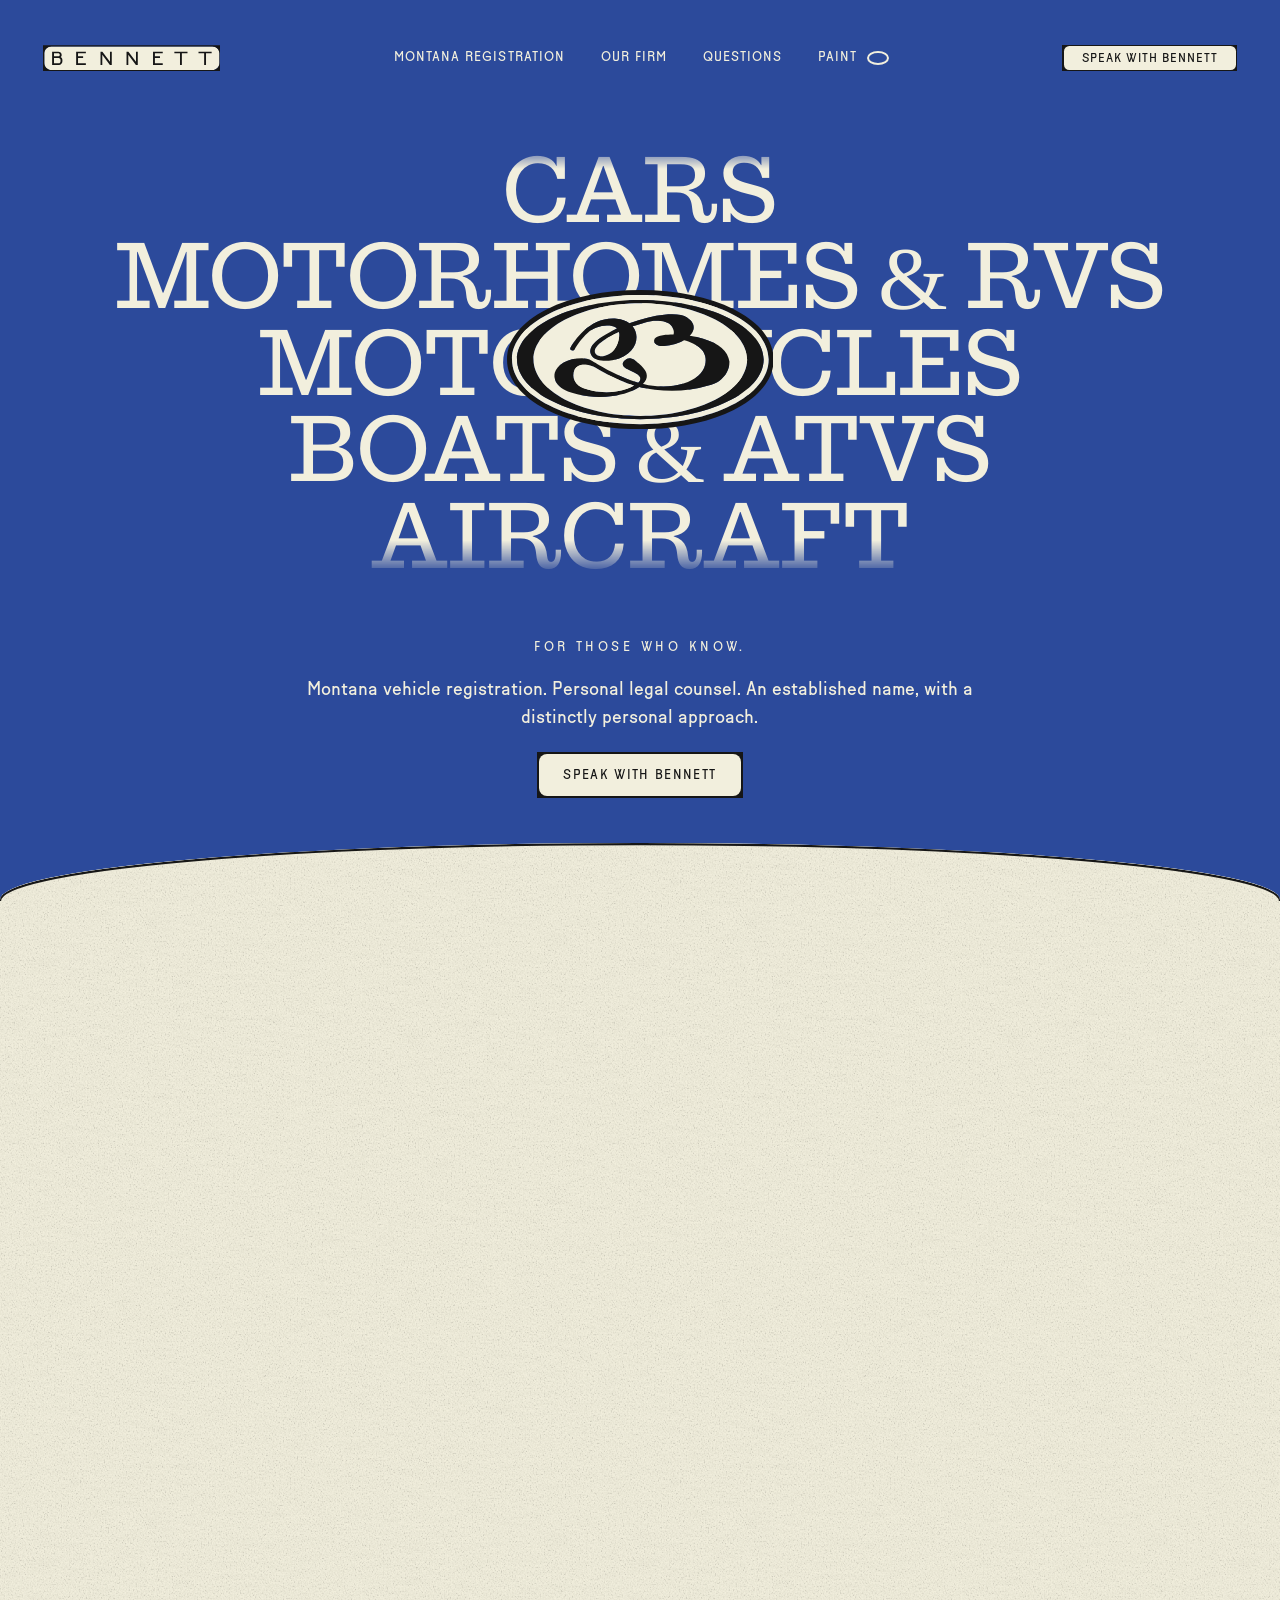
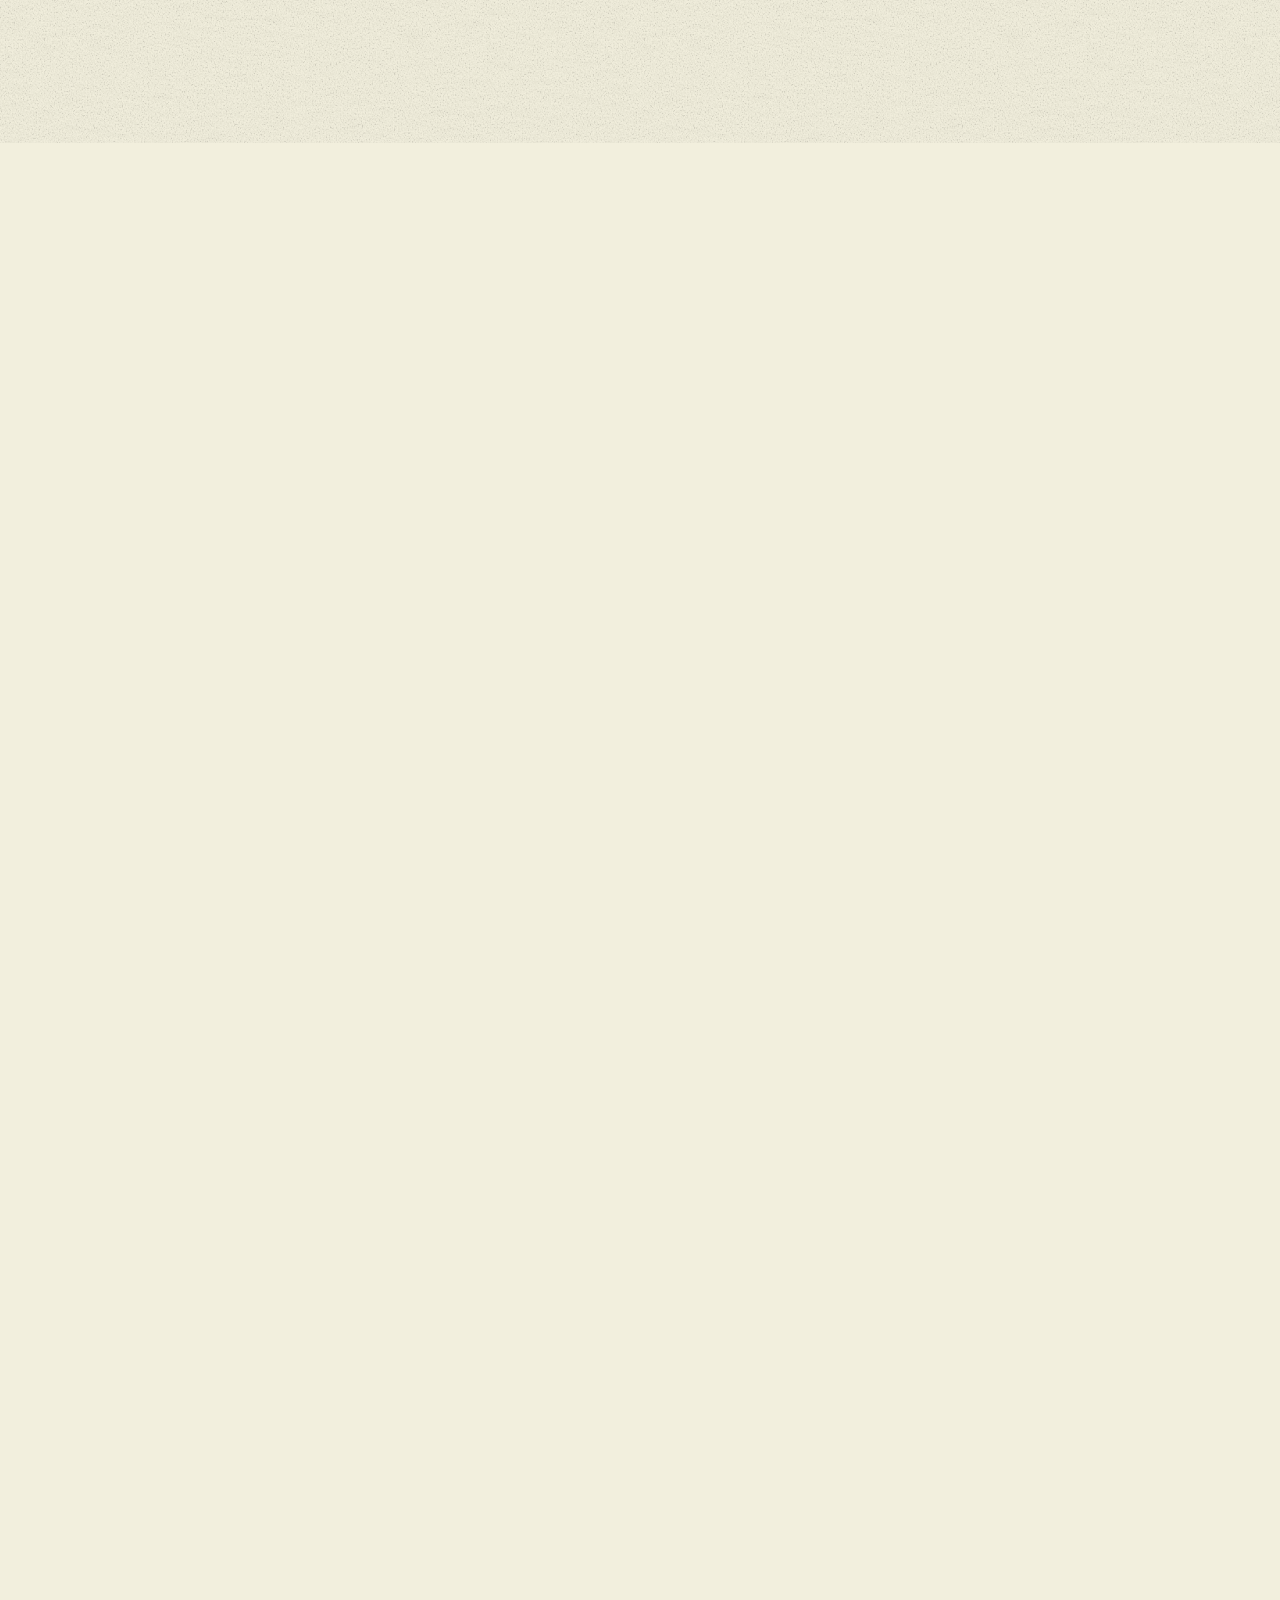
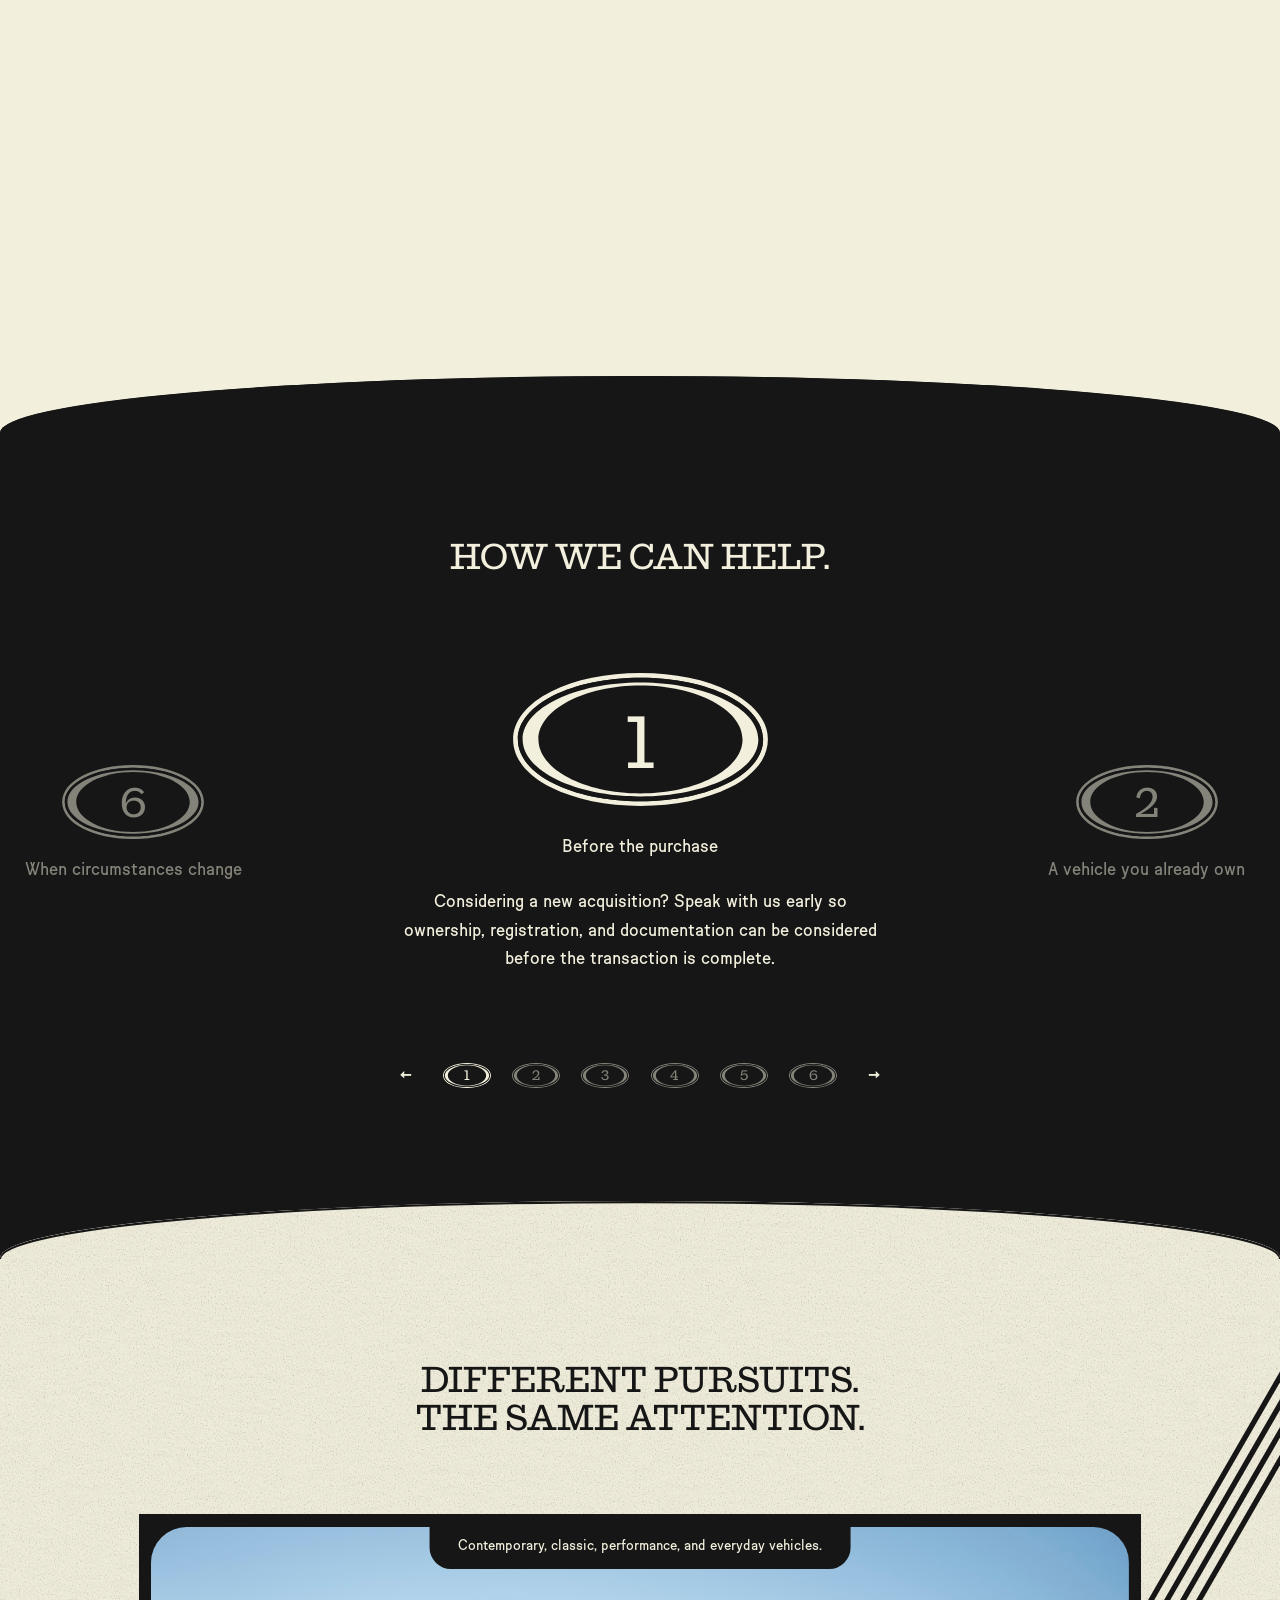
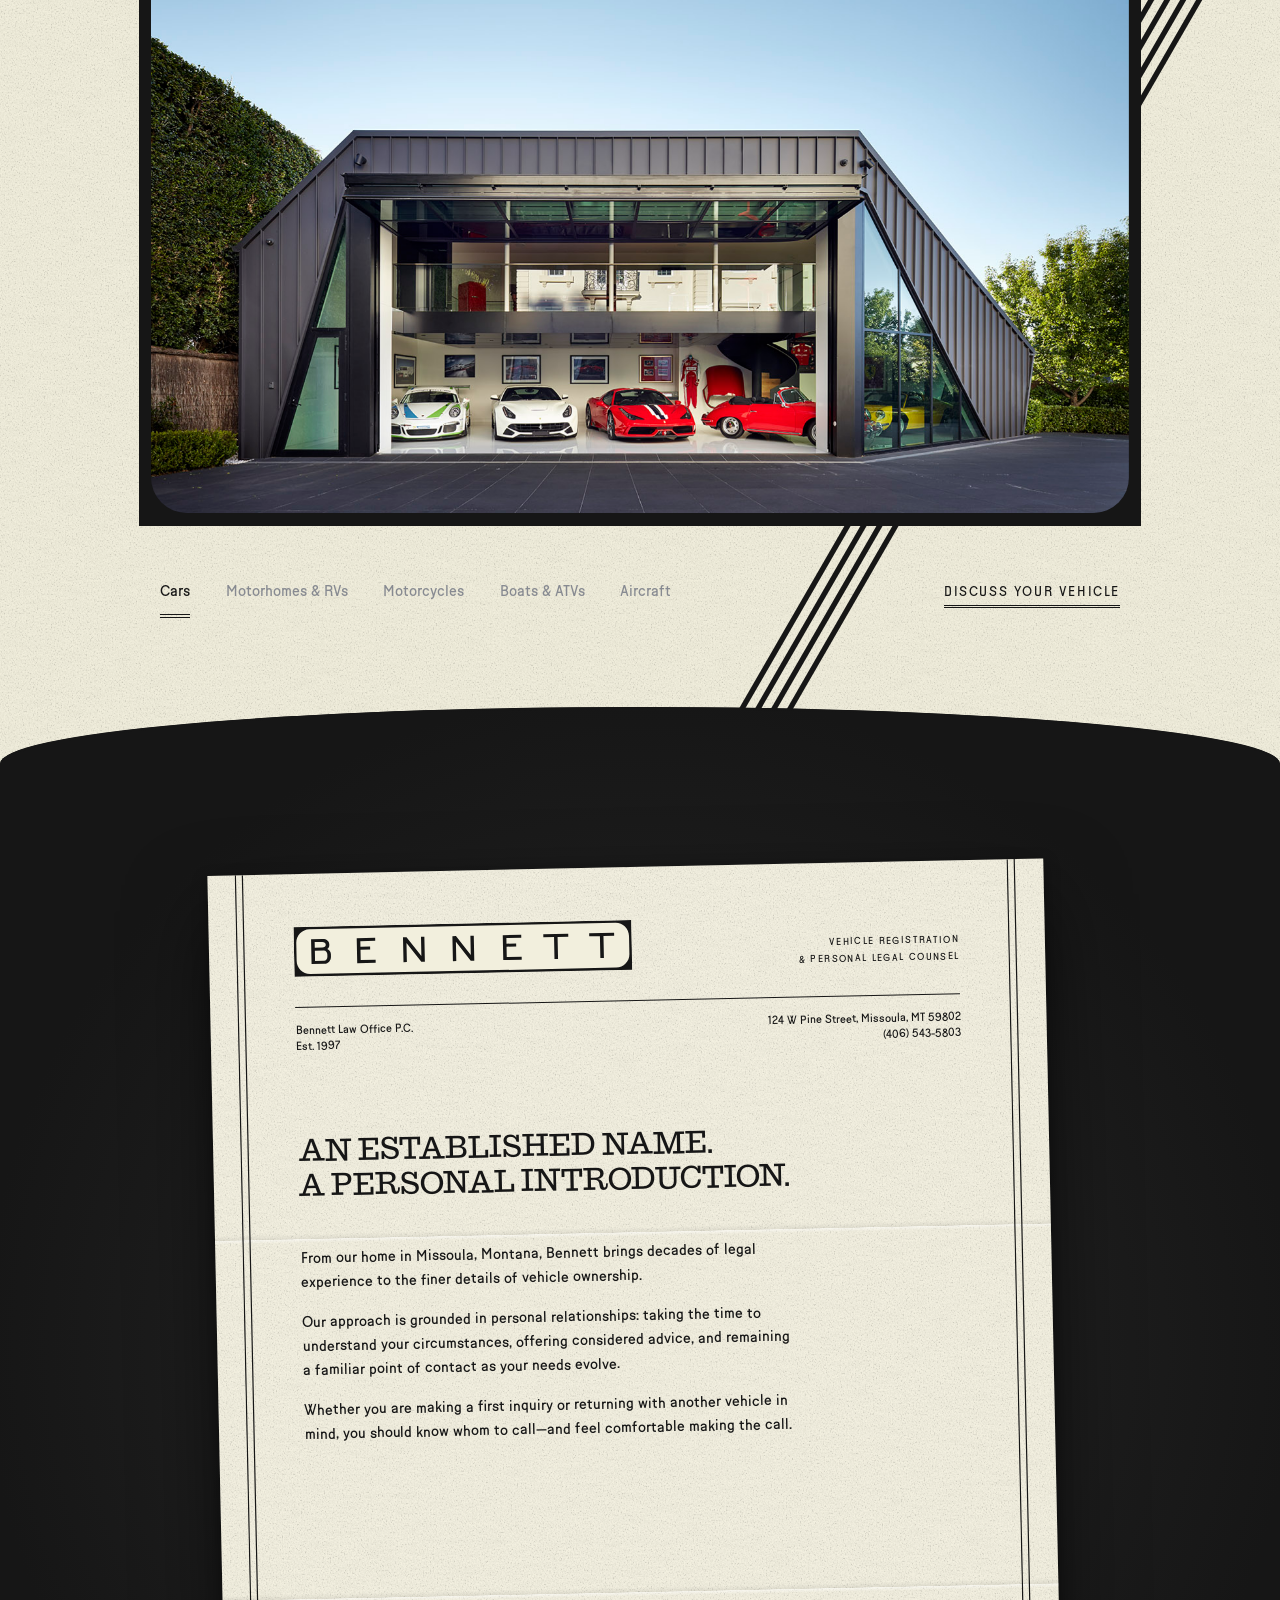
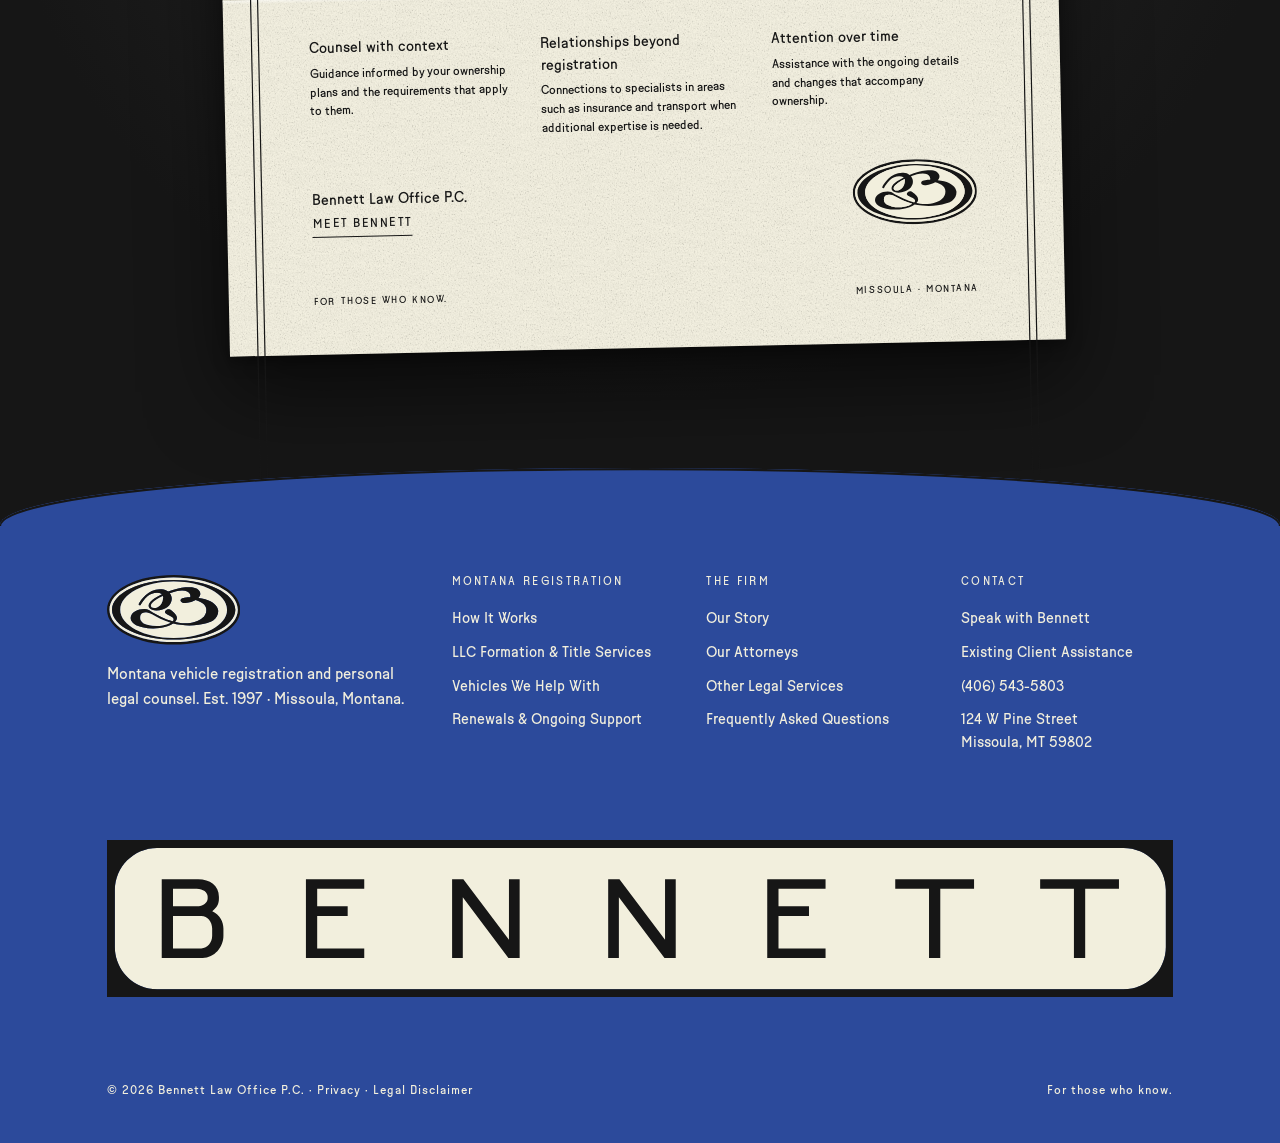
==== index.html @ ff2365dd "Restore automatic intro audio without an entry gate" ====
<!DOCTYPE html>

<html lang="en"><head><meta charset="utf-8"/><meta content="width=device-width, initial-scale=1" name="viewport"/><meta content="noindex,nofollow" name="robots"/><title>Bennett — For those who know</title><meta content="website" property="og:type"/><meta content="Bennett" property="og:site_name"/><meta content="Bennett — For those who know" property="og:title"/><meta content="Montana vehicle registration. Personal legal counsel. An established name, with a distinctly personal approach." property="og:description"/><meta content="https://swim-lang.github.io/Bennett-Blue-Website/preview/" property="og:url"/><meta content="https://swim-lang.github.io/Bennett-Blue-Website/preview/assets/round-two/bennett-share.png" property="og:image"/><meta content="1200" property="og:image:width"/><meta content="630" property="og:image:height"/><meta content="Bennett wordmark on a deep blue background" property="og:image:alt"/><meta content="summary_large_image" name="twitter:card"/><meta content="Bennett — For those who know" name="twitter:title"/><meta content="Montana vehicle registration and personal legal counsel." name="twitter:description"/><meta content="https://swim-lang.github.io/Bennett-Blue-Website/preview/assets/round-two/bennett-share.png" name="twitter:image"/><meta content="Montana vehicle registration and personal legal counsel. Bennett Law Office, Missoula, Montana." name="description"/><link href="assets/svg/logo.svg" rel="icon" type="image/svg+xml"/><link as="font" crossorigin="" href="assets/fonts/successor-light.otf" rel="preload" type="font/otf"/><link as="font" crossorigin="" href="assets/fonts/malamocco-regular.otf" rel="preload" type="font/otf"/><link href="css/paper.css" rel="stylesheet"/><link href="css/round-two.css?v=opening-autoplay3" rel="stylesheet"/><link href="css/paint.css" rel="stylesheet"/><script src="js/paint.js?v=olive1"></script><script>if(!matchMedia('(prefers-reduced-motion: reduce)').matches&&(!location.hash||location.hash==='#hero')){document.documentElement.classList.add('opening-pending');setTimeout(()=>document.documentElement.classList.remove('opening-pending'),4500);}</script></head><body><a class="skip-link" href="#montana">Skip to content</a><div class="p0 page" id="page"><section class="p1 hero" id="hero"><header class="p2 site-header"><a aria-label="Bennett home" href="#hero"><svg class="p3" height="442" id="_18Y-0__t6kjsu0" version="1.1" viewBox="0 0 3000 442" width="3000" xmlns="http://www.w3.org/2000/svg"><path d="M2978.013,140.967v160.065c0,65.565-53.121,118.73-118.73,118.73H140.717c-65.565,0-118.73-53.165-118.73-118.73v-160.065c0-65.61,53.165-118.73,118.73-118.73h2718.566c65.609,0,118.73,53.12,118.73,118.73Z" fill="#F2EFDD"></path><path d="M0,.25v441.499h3000V.25H0ZM2978.013,301.033c0,65.565-53.121,118.73-118.73,118.73H140.717c-65.565,0-118.73-53.165-118.73-118.73v-160.065c0-65.61,53.165-118.73,118.73-118.73h2718.566c65.609,0,118.73,53.12,118.73,118.73v160.065Z" fill="#161616"></path><g><path d="M559.461,110.168h164.02v26.914h-132.356v49.538h85.741v26.915h-85.741v91.367h132.356v26.914h-164.02V110.168Z" fill="#161616"></path><path d="M970.578,331.816V110.168h31.664l128.239,170.669V110.168h30.081v221.648h-31.664l-128.239-170.67v170.67h-30.081Z" fill="#161616"></path><path d="M1409.559,331.816V110.168h31.664l128.239,170.669V110.168h30.081v221.648h-31.664l-128.239-170.67v170.67h-30.081Z" fill="#161616"></path><path d="M1856.9,110.168h164.019v26.914h-132.356v49.538h85.743v26.915h-85.743v91.367h132.356v26.914h-164.019V110.168Z" fill="#161616"></path><path d="M2311.91,137.082h-94.993v-26.914h221.648v26.914h-94.991v194.734h-31.664v-194.734Z" fill="#161616"></path><path d="M2719.454,137.082h-94.993v-26.914h221.648v26.914h-94.991v194.734h-31.664v-194.734Z" fill="#161616"></path><path d="M153.897,110.168h102.592c32.613,0,58.261,17.063,58.261,49.361v5.066c0,15.832-5.383,25.033-18.683,35.483,21.532,10.765,31.349,28.937,31.349,48.886v20.51c0,32.297-25.648,62.343-58.262,62.343h-115.257V110.168ZM283.086,164.384v-5.066c0-11.961-12.666-22.236-30.713-22.236h-66.811v49.538h66.811c18.047,0,30.713-10.275,30.713-22.236ZM295.752,269.474v-20.51c0-18.365-12.666-35.428-30.714-35.428h-79.477v91.367h79.477c18.048,0,30.714-17.063,30.714-35.428Z" fill="#161616"></path></g></svg></a><nav aria-label="Main navigation" class="p4 desktop-nav"><a class="p5" href="#montana">Montana Registration</a><a class="p6" href="our-firm.html">Our Firm</a><a class="p7" href="#questions">Questions</a></nav><a class="p9 header-cta" href="#contact"><div class="p10"><div class="p11">Speak with Bennett</div></div></a><button aria-controls="mobile-menu" aria-expanded="false" class="menu-toggle">Menu <span aria-hidden="true" class="menu-bars"></span></button></header><div class="p12 billboard"><h1 aria-label="Cars, Motorhomes and RVs, Motorcycles, Boats and ATVs, Aircraft" class="p13 vehicle-list"><span aria-hidden="true" class="vehicle-track"><span class="vehicle-line">Cars</span><span class="vehicle-line">Motorhomes &amp; RVs</span><span class="vehicle-line">Motorcycles</span><span class="vehicle-line">Boats &amp; ATVs</span><span class="vehicle-line">Aircraft</span><span class="vehicle-line">Cars</span><span class="vehicle-line">Motorhomes &amp; RVs</span><span class="vehicle-line">Motorcycles</span><span class="vehicle-line">Boats &amp; ATVs</span><span class="vehicle-line">Aircraft</span></span></h1><div class="p14 hero-seal"><svg class="p15" height="1566" id="_19K-0__qcyb0t0" version="1.1" viewBox="0 0 3000 1566" width="3000" xmlns="http://www.w3.org/2000/svg"><path d="M2550.741,216.745C2273.419,77.203,1900.081.311,1500.002.311S726.581,77.203,449.259,216.745C159.64,362.529,0,563.545,0,782.905s159.64,420.571,449.259,566.35c277.322,139.542,650.665,216.434,1050.744,216.434s773.417-76.892,1050.739-216.434c289.815-145.779,449.259-346.99,449.259-566.35s-159.444-420.376-449.259-566.16ZM1500.002,1509.485c-809.524,0-1443.794-319.089-1443.794-726.581S690.479,56.52,1500.002,56.52s1443.794,319.084,1443.794,726.385-634.27,726.581-1443.794,726.581Z" fill="#161616"></path><path d="M1500.002,56.52C690.479,56.52,56.209,375.603,56.209,782.905s634.27,726.581,1443.794,726.581,1443.794-319.089,1443.794-726.581S2309.526,56.52,1500.002,56.52ZM1500.002,1453.277c-765.031,0-1387.59-300.74-1387.59-670.372S734.971,112.723,1500.002,112.723s1387.585,300.545,1387.585,670.181-622.559,670.372-1387.585,670.372Z" fill="#F2EFDD"></path><path d="M1500.002,112.723C734.971,112.723,112.412,413.268,112.412,782.905s622.559,670.372,1387.59,670.372,1387.585-300.74,1387.585-670.372S2265.029,112.723,1500.002,112.723ZM1500.002,1417.761c-662.572,0-1201.602-284.74-1201.602-634.856S837.43,147.853,1500.002,147.853s1201.407,285.126,1201.407,635.052-538.839,634.856-1201.407,634.856Z" fill="#161616"></path><path d="M1500.002,147.853c-662.572,0-1201.602,285.126-1201.602,635.052s539.03,634.856,1201.602,634.856,1201.407-284.74,1201.407-634.856S2162.57,147.853,1500.002,147.853ZM2387.199,1022.562c-24.981,18.149-69.869,37.079-133.296,55.813-185.011,54.45-389.148,69.673-590.359,43.52-77.869-9.953-136.807-20.297-175.253-30.446-69.869,48.79-176.23,84.897-299.963,101.678-49.957,6.833-100.701,10.149-150.858,10.149-80.99,0-161.007-8.781-235.359-26.344-28.107-6.246-55.427-13.856-81.576-22.637-95.827-32.009-148.519-78.264-172.133-125.491-16.591-33.176-18.539-66.939-10.93-96.408,11.907-46.055,47.423-87.822,100.506-117.682,55.623-31.423,127.049-48.204,206.481-48.204,69.869,1.758,101.482,21.86,149.3,52.302,15.609,10.149,33.562,21.47,55.032,33.567,102.654,57.767,242.587,136.421,427.399,189.89,6.833-6.046,16.591-16.39,18.153-18.539,12.683-24.004,3.707-53.083-22.832-71.818-24.004-17.172-52.697-30.837-80.408-44.106-45.474-21.855-81.38-39.032-87.627-67.72-3.121-14.832,2.54-29.274,16.976-43.325,22.056-20.883,46.255-30.251,71.627-27.325,18.539,1.954,35.911,10.539,51.716,25.176,13.856,10.539,27.516,21.665,40.009,33.372,39.032,36.107,87.822,80.994,89.385,135.64.972,31.027-12.688,60.887-41.962,91.529l-1.558,1.563c21.855,5.07,51.716,11.121,87.622,17.367,126.273,22.637,253.708,15.028,368.66-21.47,139.928-44.497,222.09-116.315,244.145-213.504,15.418-67.72.391-126.073-44.302-173.3-50.939-53.864-132.319-84.506-192.621-101.096-56.795,33.767-138.956,57.571-226.388,65.381-42.348,3.902-76.892-5.465-97.189-26.153-11.125-11.316-16.004-23.223-14.832-35.906,4.488-52.306,118.268-64.208,185.597-66.748,10.344-.195,21.47-.195,33.176,0,7.419-24.59,3.707-51.716-10.735-80.403-23.028-45.474-77.673-70.455-162.37-74.162-48.009-2.149-97.389,3.902-146.179,17.953-43.52,12.493-101.678,29.665-141.682,43.716,20.097,24.786,33.567,53.278,40.004,84.897,20.102,96.408-31.418,219.36-191.253,276.15-126.073,45.474-257.615,33.372-306.014-27.907-15.609-19.711-21.465-41.958-17.367-66.353,8.195-48.595,54.836-101.482,134.854-152.812,48.985-31.613,104.217-61.669,164.133-89.971-4.879-4.879-10.735-9.172-16.981-13.074-22.637-13.465-54.841-19.907-95.045-19.516-80.013.977-158.272,30.251-215.067,80.213-76.892,67.72-127.045,147.147-150.077,188.523-5.46,9.758-20.297,14.832-32.2,10.735-7.023-2.344-12.493-7.223-14.832-13.27-2.149-5.465-1.758-11.125,1.172-16.2,46.25-83.334,220.923-353.046,519.123-327.479,55.818,4.293,105.389,22.246,143.835,51.52,139.147-51.716,276.54-84.501,391.492-95.822,115.729-11.707,208.625-2.339,257.415,30.641,15.028,10.344,27.907,21.269,38.251,32.59,36.888,39.227,46.055,83.529,25.762,127.831-7.419,16.004-18.539,31.814-33.376,47.032,54.45,8.005,104.999,18.735,150.863,31.814,177.593,51.716,279.661,140.71,295.275,257.806l.195,1.949c0,85.287-40.009,159.449-115.533,214.876Z" fill="#F2EFDD"></path><path d="M2502.537,805.737c-15.614-117.096-117.682-206.09-295.275-257.806-45.865-13.079-96.413-23.809-150.863-31.814,14.837-15.218,25.958-31.027,33.376-47.032,20.293-44.302,11.125-88.603-25.762-127.831-10.344-11.321-23.223-22.246-38.251-32.59-48.79-32.981-141.686-42.348-257.415-30.641-114.952,11.321-252.345,44.106-391.492,95.822-38.446-29.274-88.017-47.227-143.835-51.52-298.2-25.567-472.872,244.145-519.123,327.479-2.93,5.074-3.321,10.735-1.172,16.2,2.339,6.046,7.809,10.925,14.832,13.27,11.902,4.098,26.739-.977,32.2-10.735,23.032-41.376,73.185-120.803,150.077-188.523,56.795-49.962,135.054-79.236,215.067-80.213,40.204-.391,72.408,6.051,95.045,19.516,6.246,3.902,12.102,8.195,16.981,13.074-59.915,28.302-115.147,58.357-164.133,89.971-80.018,51.33-126.659,104.217-134.854,152.812-4.098,24.395,1.758,46.641,17.367,66.353,48.399,61.278,179.942,73.38,306.014,27.907,159.835-56.79,211.355-179.742,191.253-276.15-6.437-31.618-19.907-60.111-40.004-84.897,40.004-14.051,98.161-31.223,141.682-43.716,48.79-14.051,98.171-20.102,146.179-17.953,84.696,3.707,139.342,28.688,162.37,74.162,14.442,28.688,18.153,55.813,10.735,80.403-11.707-.195-22.832-.195-33.176,0-67.329,2.54-181.109,14.442-185.597,66.748-1.172,12.683,3.707,24.59,14.832,35.906,20.297,20.688,54.841,30.055,97.189,26.153,87.431-7.809,169.593-31.613,226.388-65.381,60.301,16.591,141.682,47.232,192.621,101.096,44.692,47.227,59.72,105.58,44.302,173.3-22.056,97.189-104.217,169.007-244.145,213.504-114.952,36.497-242.387,44.106-368.66,21.47-35.906-6.246-65.766-12.298-87.622-17.367l1.558-1.563c29.274-30.641,42.934-60.502,41.962-91.529-1.563-54.646-50.353-99.534-89.385-135.64-12.493-11.707-26.153-22.832-40.009-33.372-15.804-14.637-33.176-23.223-51.716-25.176-25.372-2.925-49.571,6.442-71.627,27.325-14.437,14.051-20.097,28.493-16.976,43.325,6.246,28.688,42.153,45.865,87.627,67.72,27.711,13.27,56.404,26.935,80.408,44.106,26.539,18.735,35.516,47.813,22.832,71.818-1.563,2.149-11.321,12.493-18.153,18.539-184.811-53.469-324.744-132.124-427.399-189.89-21.47-12.097-39.423-23.418-55.032-33.567-47.818-30.441-79.431-50.543-149.3-52.302-79.431,0-150.858,16.781-206.481,48.204-53.083,29.86-88.599,71.627-100.506,117.682-7.609,29.469-5.66,63.232,10.93,96.408,23.614,47.227,76.306,93.482,172.133,125.491,26.148,8.781,53.469,16.39,81.576,22.637,74.352,17.563,154.37,26.344,235.359,26.344,50.157,0,100.901-3.316,150.858-10.149,123.733-16.781,230.094-52.888,299.963-101.678,38.446,10.149,97.385,20.493,175.253,30.446,201.211,26.153,405.348,10.93,590.359-43.52,63.427-18.735,108.315-37.665,133.296-55.813,75.524-55.427,115.533-129.589,115.533-214.876l-.195-1.949ZM1259.955,537.587c-13.079,84.31-48.595,144.417-105.389,179.156-18.735,11.321-39.813,19.907-62.646,25.176-30.446,6.833-62.255,1.758-83.138-13.66-4.488-3.316-8.391-7.028-11.511-10.93-8.391-10.735-11.516-23.028-9.172-36.883,6.046-35.716,46.837-79.627,115.143-123.538,46.055-29.469,98.166-57.962,155.347-84.897,4.879,18.153,5.27,40.204,1.367,65.576ZM1350.897,1110.384c-128.998,46.641-278.494,51.911-421.348,14.828-57.185-15.028-98.947-32.395-124.319-51.911-38.446-29.469-57.962-66.743-57.962-110.068,0-54.45,18.344-91.143,54.45-108.705,17.563-8.586,39.618-12.879,65.962-12.879,5.27,0,10.539.191,16.2.581,39.227,2.344,78.455,13.86,113.584,33.181l23.418,13.074c98.947,55.813,233.411,131.342,408.859,185.988-23.028,13.074-49.376,25.176-78.845,35.911Z" fill="#161616"></path><path d="M1259.955,537.587c-13.079,84.31-48.595,144.417-105.389,179.156-18.735,11.321-39.813,19.907-62.646,25.176-30.446,6.833-62.255,1.758-83.138-13.66-4.488-3.316-8.391-7.028-11.511-10.93-8.391-10.735-11.516-23.028-9.172-36.883,6.046-35.716,46.837-79.627,115.143-123.538,46.055-29.469,98.166-57.962,155.347-84.897,4.879,18.153,5.27,40.204,1.367,65.576Z" fill="#F2EFDD"></path><path d="M1429.743,1074.473c-23.028,13.074-49.376,25.176-78.845,35.911-128.998,46.641-278.494,51.911-421.348,14.828-57.185-15.028-98.947-32.395-124.319-51.911-38.446-29.469-57.962-66.743-57.962-110.068,0-54.45,18.344-91.143,54.45-108.705,17.563-8.586,39.618-12.879,65.962-12.879,5.27,0,10.539.191,16.2.581,39.227,2.344,78.455,13.86,113.584,33.181l23.418,13.074c98.947,55.813,233.411,131.342,408.859,185.988Z" fill="#F2EFDD"></path></svg></div><button aria-label="Pause vehicle animation" aria-pressed="false" class="motion-toggle">Ⅱ</button></div><div class="p16 hero-below"><div class="p17">For those who know.</div><div class="p18">Montana vehicle registration. Personal legal counsel. An established name, with a distinctly personal approach.</div><a class="p19 hero-cta" href="#contact"><div class="p20"><div class="p21">Speak with Bennett</div></div></a></div></section><section class="p22 montana" id="montana"><h2 class="p23 adv-title reveal-left">A Montana advantage.</h2><h2 class="p24 company-title reveal-right">In good company.</h2><div class="p25 adv-intro reveal-left">Montana’s lack of a general sales tax makes it a compelling place to explore vehicle ownership. Whether a Montana LLC is appropriate for you deserves a closer look.</div><a class="p27 adv-link reveal-left" href="#questions"><div class="p28">Understand the Montana approach</div></a><div aria-label="Bennett office at 124 W Pine Street" class="p30 office reveal-right" role="img"></div><div class="p31 company-body reveal-right">We consider your circumstances, explain the relevant requirements, and help you understand the next steps. When the arrangement is right, we attend to the entity formation, title work, and registration.</div><a class="p32 company-cta reveal-right" href="#contact"><div class="p33"><div class="p34">Speak with Bennett</div></div></a><div class="p35 company-address reveal-right">124 W Pine Street, Missoula · (406) 543-5803</div><svg class="p36 center-stripes" height="1340" preserveaspectratio="none" viewBox="0 0 28 1340" width="28" xmlns="http://www.w3.org/2000/svg"><g><rect fill="#161616" height="1340" width="4" x="0" y="0"></rect><rect fill="#161616" height="1340" width="4" x="8" y="0"></rect><rect fill="#161616" height="1340" width="4" x="16" y="0"></rect><rect fill="#161616" height="1340" width="4" x="24" y="0"></rect></g></svg></section><section class="p37 situations" id="situations"><div class="p38 situations-heading"><h2 class="p39">Whatever brings you here, begin with a conversation.</h2><div class="p40">A forthcoming purchase. A financing question. A change in plans. Good advice starts with the particulars.</div></div><div aria-label="Six ways Bennett can help. Scroll horizontally or use arrow keys." class="p41 cards-track" tabindex="0"><article class="p42 situation-card" id="situation-0"><div class="p43"><h3 class="p44">Before the purchase</h3><div class="p45">Considering a new acquisition? Speak with us early so ownership, registration, and documentation can be considered before the transaction is complete.</div></div><svg class="p46" height="280" viewBox="0 0 10 280" width="10" xmlns="http://www.w3.org/2000/svg"><path d="M1 0V280 M9 0V280" fill="#000000" stroke="#161616" stroke-width="1.5"></path></svg></article><article class="p47 situation-card" id="situation-1"><div class="p48"><h3 class="p49">A vehicle you already own</h3><div class="p50">You do not have to be buying something new to explore Montana registration. We can review your current ownership and advise on the available next steps.</div></div><svg class="p51" height="280" viewBox="0 0 10 280" width="10" xmlns="http://www.w3.org/2000/svg"><path d="M1 0V280 M9 0V280" fill="#000000" stroke="#F2EFDD" stroke-width="1.5"></path></svg></article><article class="p52 situation-card" id="situation-2"><div class="p53"><h3 class="p54">Financing to account for</h3><div class="p55">A financed vehicle brings additional requirements. We help you understand the lender permissions and documentation involved in ownership through an LLC.</div></div><svg class="p56" height="280" viewBox="0 0 10 280" width="10" xmlns="http://www.w3.org/2000/svg"><path d="M1 0V280 M9 0V280" fill="#000000" stroke="#161616" stroke-width="1.5"></path></svg></article><article class="p57 situation-card" id="situation-3"><div class="p58"><h3 class="p59">Another vehicle in mind</h3><div class="p60">When you add a vehicle, we can review how it fits within your existing arrangement and help with the associated title and registration work.</div></div><svg class="p61" height="280" viewBox="0 0 10 280" width="10" xmlns="http://www.w3.org/2000/svg"><path d="M1 0V280 M9 0V280" fill="#000000" stroke="#F2EFDD" stroke-width="1.5"></path></svg></article><article class="p62 situation-card" id="situation-4"><div class="p63"><h3 class="p64">The details that come around again</h3><div class="p65">Registration renewals and ongoing LLC requirements deserve consistent attention. We help you keep up with the obligations associated with your arrangement.</div></div><svg class="p66" height="280" viewBox="0 0 10 280" width="10" xmlns="http://www.w3.org/2000/svg"><path d="M1 0V280 M9 0V280" fill="#000000" stroke="#161616" stroke-width="1.5"></path></svg></article><article class="p67 situation-card" id="situation-5"><div class="p68"><h3 class="p69">When circumstances change</h3><div class="p70">A move, a sale, or a different approach to ownership may call for changes. We can assist with registration transitions and winding up an entity when it is no longer needed.</div></div><svg class="p71" height="280" viewBox="0 0 10 280" width="10" xmlns="http://www.w3.org/2000/svg"><path d="M1 0V280 M9 0V280" fill="#000000" stroke="#F2EFDD" stroke-width="1.5"></path></svg></article></div><div class="p72 cards-indicator"><div class="p73"><div class="p74 cards-progress"></div></div><button aria-label="Next situation" class="p75 next-card">Scroll</button></div></section><section class="p76 vehicles" id="vehicles"><h2 class="p77 gallery-heading"><div class="p78">Different pursuits.</div><div class="p79">The same attention.</div></h2><div class="p80 gallery-intro">The car you have been looking for. The motorhome for what comes next. The motorcycle you make time to ride.</div><button aria-label="Enlarge Cars photograph" class="p81 gallery-photo" id="vehicle-panel" role="tabpanel" type="button"><div aria-label="Modern private garage by Architects Ink" class="p82 gallery-image" role="img"></div></button><div aria-live="polite" class="p83 gallery-tooltip"><div class="p84">Cars</div><div class="p85">Contemporary, classic, performance, and everyday vehicles.</div></div><div class="p86 gallery-switcher"><div aria-label="Vehicle categories" class="p87 vehicle-tabs" role="tablist"><button aria-controls="vehicle-panel" aria-selected="true" class="p88" data-vehicle="0" role="tab" tabindex="0" type="button"><div class="p89">Cars</div></button><button aria-controls="vehicle-panel" aria-selected="false" class="p90" data-vehicle="1" role="tab" tabindex="-1" type="button"><div class="p91">Motorhomes &amp; RVs</div></button><button aria-controls="vehicle-panel" aria-selected="false" class="p92" data-vehicle="2" role="tab" tabindex="-1" type="button"><div class="p93">Motorcycles</div></button><button aria-controls="vehicle-panel" aria-selected="false" class="p94" data-vehicle="3" role="tab" tabindex="-1" type="button"><div class="p95">Boats &amp; ATVs</div></button><button aria-controls="vehicle-panel" aria-selected="false" class="p96" data-vehicle="4" role="tab" tabindex="-1" type="button"><div class="p97">Aircraft</div></button></div><a class="p98" href="#contact"><div class="p99">Discuss your vehicle</div></a></div></section><section class="p100 firm" id="firm"><div class="p101 letter-sheet"><div class="p102 fold-one"></div><div class="p103 fold-two"></div><svg class="p104 rule-left" height="1216" viewBox="0 0 10 1216" width="10" xmlns="http://www.w3.org/2000/svg"><path d="M1 0V1216 M8 0V1216" fill="#000000" stroke="#161616" stroke-width="1.2"></path></svg><svg class="p105 rule-right" height="1216" viewBox="0 0 10 1216" width="10" xmlns="http://www.w3.org/2000/svg"><path d="M1 0V1216 M8 0V1216" fill="#000000" stroke="#161616" stroke-width="1.2"></path></svg><div class="p106 letter-lockup"><svg class="p107" height="442" id="_1ND-0__t6kjsu0" version="1.1" viewBox="0 0 3000 442" width="3000" xmlns="http://www.w3.org/2000/svg"><path d="M2978.013,140.967v160.065c0,65.565-53.121,118.73-118.73,118.73H140.717c-65.565,0-118.73-53.165-118.73-118.73v-160.065c0-65.61,53.165-118.73,118.73-118.73h2718.566c65.609,0,118.73,53.12,118.73,118.73Z" fill="#F2EFDD"></path><path d="M0,.25v441.499h3000V.25H0ZM2978.013,301.033c0,65.565-53.121,118.73-118.73,118.73H140.717c-65.565,0-118.73-53.165-118.73-118.73v-160.065c0-65.61,53.165-118.73,118.73-118.73h2718.566c65.609,0,118.73,53.12,118.73,118.73v160.065Z" fill="#161616"></path><g><path d="M559.461,110.168h164.02v26.914h-132.356v49.538h85.741v26.915h-85.741v91.367h132.356v26.914h-164.02V110.168Z" fill="#161616"></path><path d="M970.578,331.816V110.168h31.664l128.239,170.669V110.168h30.081v221.648h-31.664l-128.239-170.67v170.67h-30.081Z" fill="#161616"></path><path d="M1409.559,331.816V110.168h31.664l128.239,170.669V110.168h30.081v221.648h-31.664l-128.239-170.67v170.67h-30.081Z" fill="#161616"></path><path d="M1856.9,110.168h164.019v26.914h-132.356v49.538h85.743v26.915h-85.743v91.367h132.356v26.914h-164.019V110.168Z" fill="#161616"></path><path d="M2311.91,137.082h-94.993v-26.914h221.648v26.914h-94.991v194.734h-31.664v-194.734Z" fill="#161616"></path><path d="M2719.454,137.082h-94.993v-26.914h221.648v26.914h-94.991v194.734h-31.664v-194.734Z" fill="#161616"></path><path d="M153.897,110.168h102.592c32.613,0,58.261,17.063,58.261,49.361v5.066c0,15.832-5.383,25.033-18.683,35.483,21.532,10.765,31.349,28.937,31.349,48.886v20.51c0,32.297-25.648,62.343-58.262,62.343h-115.257V110.168ZM283.086,164.384v-5.066c0-11.961-12.666-22.236-30.713-22.236h-66.811v49.538h66.811c18.047,0,30.713-10.275,30.713-22.236ZM295.752,269.474v-20.51c0-18.365-12.666-35.428-30.714-35.428h-79.477v91.367h79.477c18.048,0,30.714-17.063,30.714-35.428Z" fill="#161616"></path></g></svg><div class="p108"><div class="p109">Vehicle Registration</div><div class="p110">&amp; Personal Legal Counsel</div></div></div><div class="p111 sender"><div class="p112">Bennett Law Office P.C.<br/>Est. 1997</div><div class="p113">124 W Pine Street, Missoula, MT 59802<br/>(406) 543-5803</div></div><h2 class="p114 letter-subject">An established name.<br/>A personal introduction.</h2><div class="p115 letter-body"><div class="p116">From our home in Missoula, Montana, Bennett brings decades of legal experience to the finer details of vehicle ownership.</div><div class="p117">Our approach is grounded in personal relationships: taking the time to understand your circumstances, offering considered advice, and remaining a familiar point of contact as your needs evolve.</div><div class="p118">Whether you are making a first inquiry or returning with another vehicle in mind, you should know whom to call—and feel comfortable making the call.</div></div><div class="p119 letter-pillars"><div class="p120"><div class="p121">Counsel with context</div><div class="p122">Guidance informed by your ownership plans and the requirements that apply to them.</div></div><div class="p123"><div class="p124">Relationships beyond registration</div><div class="p125">Connections to specialists in areas such as insurance and transport when additional expertise is needed.</div></div><div class="p126"><div class="p127">Attention over time</div><div class="p128">Assistance with the ongoing details and changes that accompany ownership.</div></div></div><div class="p129 letter-signoff"><div class="p130">Bennett Law Office P.C.</div><a class="p131" href="our-firm.html"><div class="p132">Meet Bennett</div></a></div><div class="p133 letter-seal"><svg class="p134" height="1566" id="_1MF-0__qcyb0t0" version="1.1" viewBox="0 0 3000 1566" width="3000" xmlns="http://www.w3.org/2000/svg"><path d="M2550.741,216.745C2273.419,77.203,1900.081.311,1500.002.311S726.581,77.203,449.259,216.745C159.64,362.529,0,563.545,0,782.905s159.64,420.571,449.259,566.35c277.322,139.542,650.665,216.434,1050.744,216.434s773.417-76.892,1050.739-216.434c289.815-145.779,449.259-346.99,449.259-566.35s-159.444-420.376-449.259-566.16ZM1500.002,1509.485c-809.524,0-1443.794-319.089-1443.794-726.581S690.479,56.52,1500.002,56.52s1443.794,319.084,1443.794,726.385-634.27,726.581-1443.794,726.581Z" fill="#161616"></path><path d="M1500.002,56.52C690.479,56.52,56.209,375.603,56.209,782.905s634.27,726.581,1443.794,726.581,1443.794-319.089,1443.794-726.581S2309.526,56.52,1500.002,56.52ZM1500.002,1453.277c-765.031,0-1387.59-300.74-1387.59-670.372S734.971,112.723,1500.002,112.723s1387.585,300.545,1387.585,670.181-622.559,670.372-1387.585,670.372Z" fill="#F2EFDD"></path><path d="M1500.002,112.723C734.971,112.723,112.412,413.268,112.412,782.905s622.559,670.372,1387.59,670.372,1387.585-300.74,1387.585-670.372S2265.029,112.723,1500.002,112.723ZM1500.002,1417.761c-662.572,0-1201.602-284.74-1201.602-634.856S837.43,147.853,1500.002,147.853s1201.407,285.126,1201.407,635.052-538.839,634.856-1201.407,634.856Z" fill="#161616"></path><path d="M1500.002,147.853c-662.572,0-1201.602,285.126-1201.602,635.052s539.03,634.856,1201.602,634.856,1201.407-284.74,1201.407-634.856S2162.57,147.853,1500.002,147.853ZM2387.199,1022.562c-24.981,18.149-69.869,37.079-133.296,55.813-185.011,54.45-389.148,69.673-590.359,43.52-77.869-9.953-136.807-20.297-175.253-30.446-69.869,48.79-176.23,84.897-299.963,101.678-49.957,6.833-100.701,10.149-150.858,10.149-80.99,0-161.007-8.781-235.359-26.344-28.107-6.246-55.427-13.856-81.576-22.637-95.827-32.009-148.519-78.264-172.133-125.491-16.591-33.176-18.539-66.939-10.93-96.408,11.907-46.055,47.423-87.822,100.506-117.682,55.623-31.423,127.049-48.204,206.481-48.204,69.869,1.758,101.482,21.86,149.3,52.302,15.609,10.149,33.562,21.47,55.032,33.567,102.654,57.767,242.587,136.421,427.399,189.89,6.833-6.046,16.591-16.39,18.153-18.539,12.683-24.004,3.707-53.083-22.832-71.818-24.004-17.172-52.697-30.837-80.408-44.106-45.474-21.855-81.38-39.032-87.627-67.72-3.121-14.832,2.54-29.274,16.976-43.325,22.056-20.883,46.255-30.251,71.627-27.325,18.539,1.954,35.911,10.539,51.716,25.176,13.856,10.539,27.516,21.665,40.009,33.372,39.032,36.107,87.822,80.994,89.385,135.64.972,31.027-12.688,60.887-41.962,91.529l-1.558,1.563c21.855,5.07,51.716,11.121,87.622,17.367,126.273,22.637,253.708,15.028,368.66-21.47,139.928-44.497,222.09-116.315,244.145-213.504,15.418-67.72.391-126.073-44.302-173.3-50.939-53.864-132.319-84.506-192.621-101.096-56.795,33.767-138.956,57.571-226.388,65.381-42.348,3.902-76.892-5.465-97.189-26.153-11.125-11.316-16.004-23.223-14.832-35.906,4.488-52.306,118.268-64.208,185.597-66.748,10.344-.195,21.47-.195,33.176,0,7.419-24.59,3.707-51.716-10.735-80.403-23.028-45.474-77.673-70.455-162.37-74.162-48.009-2.149-97.389,3.902-146.179,17.953-43.52,12.493-101.678,29.665-141.682,43.716,20.097,24.786,33.567,53.278,40.004,84.897,20.102,96.408-31.418,219.36-191.253,276.15-126.073,45.474-257.615,33.372-306.014-27.907-15.609-19.711-21.465-41.958-17.367-66.353,8.195-48.595,54.836-101.482,134.854-152.812,48.985-31.613,104.217-61.669,164.133-89.971-4.879-4.879-10.735-9.172-16.981-13.074-22.637-13.465-54.841-19.907-95.045-19.516-80.013.977-158.272,30.251-215.067,80.213-76.892,67.72-127.045,147.147-150.077,188.523-5.46,9.758-20.297,14.832-32.2,10.735-7.023-2.344-12.493-7.223-14.832-13.27-2.149-5.465-1.758-11.125,1.172-16.2,46.25-83.334,220.923-353.046,519.123-327.479,55.818,4.293,105.389,22.246,143.835,51.52,139.147-51.716,276.54-84.501,391.492-95.822,115.729-11.707,208.625-2.339,257.415,30.641,15.028,10.344,27.907,21.269,38.251,32.59,36.888,39.227,46.055,83.529,25.762,127.831-7.419,16.004-18.539,31.814-33.376,47.032,54.45,8.005,104.999,18.735,150.863,31.814,177.593,51.716,279.661,140.71,295.275,257.806l.195,1.949c0,85.287-40.009,159.449-115.533,214.876Z" fill="#F2EFDD"></path><path d="M2502.537,805.737c-15.614-117.096-117.682-206.09-295.275-257.806-45.865-13.079-96.413-23.809-150.863-31.814,14.837-15.218,25.958-31.027,33.376-47.032,20.293-44.302,11.125-88.603-25.762-127.831-10.344-11.321-23.223-22.246-38.251-32.59-48.79-32.981-141.686-42.348-257.415-30.641-114.952,11.321-252.345,44.106-391.492,95.822-38.446-29.274-88.017-47.227-143.835-51.52-298.2-25.567-472.872,244.145-519.123,327.479-2.93,5.074-3.321,10.735-1.172,16.2,2.339,6.046,7.809,10.925,14.832,13.27,11.902,4.098,26.739-.977,32.2-10.735,23.032-41.376,73.185-120.803,150.077-188.523,56.795-49.962,135.054-79.236,215.067-80.213,40.204-.391,72.408,6.051,95.045,19.516,6.246,3.902,12.102,8.195,16.981,13.074-59.915,28.302-115.147,58.357-164.133,89.971-80.018,51.33-126.659,104.217-134.854,152.812-4.098,24.395,1.758,46.641,17.367,66.353,48.399,61.278,179.942,73.38,306.014,27.907,159.835-56.79,211.355-179.742,191.253-276.15-6.437-31.618-19.907-60.111-40.004-84.897,40.004-14.051,98.161-31.223,141.682-43.716,48.79-14.051,98.171-20.102,146.179-17.953,84.696,3.707,139.342,28.688,162.37,74.162,14.442,28.688,18.153,55.813,10.735,80.403-11.707-.195-22.832-.195-33.176,0-67.329,2.54-181.109,14.442-185.597,66.748-1.172,12.683,3.707,24.59,14.832,35.906,20.297,20.688,54.841,30.055,97.189,26.153,87.431-7.809,169.593-31.613,226.388-65.381,60.301,16.591,141.682,47.232,192.621,101.096,44.692,47.227,59.72,105.58,44.302,173.3-22.056,97.189-104.217,169.007-244.145,213.504-114.952,36.497-242.387,44.106-368.66,21.47-35.906-6.246-65.766-12.298-87.622-17.367l1.558-1.563c29.274-30.641,42.934-60.502,41.962-91.529-1.563-54.646-50.353-99.534-89.385-135.64-12.493-11.707-26.153-22.832-40.009-33.372-15.804-14.637-33.176-23.223-51.716-25.176-25.372-2.925-49.571,6.442-71.627,27.325-14.437,14.051-20.097,28.493-16.976,43.325,6.246,28.688,42.153,45.865,87.627,67.72,27.711,13.27,56.404,26.935,80.408,44.106,26.539,18.735,35.516,47.813,22.832,71.818-1.563,2.149-11.321,12.493-18.153,18.539-184.811-53.469-324.744-132.124-427.399-189.89-21.47-12.097-39.423-23.418-55.032-33.567-47.818-30.441-79.431-50.543-149.3-52.302-79.431,0-150.858,16.781-206.481,48.204-53.083,29.86-88.599,71.627-100.506,117.682-7.609,29.469-5.66,63.232,10.93,96.408,23.614,47.227,76.306,93.482,172.133,125.491,26.148,8.781,53.469,16.39,81.576,22.637,74.352,17.563,154.37,26.344,235.359,26.344,50.157,0,100.901-3.316,150.858-10.149,123.733-16.781,230.094-52.888,299.963-101.678,38.446,10.149,97.385,20.493,175.253,30.446,201.211,26.153,405.348,10.93,590.359-43.52,63.427-18.735,108.315-37.665,133.296-55.813,75.524-55.427,115.533-129.589,115.533-214.876l-.195-1.949ZM1259.955,537.587c-13.079,84.31-48.595,144.417-105.389,179.156-18.735,11.321-39.813,19.907-62.646,25.176-30.446,6.833-62.255,1.758-83.138-13.66-4.488-3.316-8.391-7.028-11.511-10.93-8.391-10.735-11.516-23.028-9.172-36.883,6.046-35.716,46.837-79.627,115.143-123.538,46.055-29.469,98.166-57.962,155.347-84.897,4.879,18.153,5.27,40.204,1.367,65.576ZM1350.897,1110.384c-128.998,46.641-278.494,51.911-421.348,14.828-57.185-15.028-98.947-32.395-124.319-51.911-38.446-29.469-57.962-66.743-57.962-110.068,0-54.45,18.344-91.143,54.45-108.705,17.563-8.586,39.618-12.879,65.962-12.879,5.27,0,10.539.191,16.2.581,39.227,2.344,78.455,13.86,113.584,33.181l23.418,13.074c98.947,55.813,233.411,131.342,408.859,185.988-23.028,13.074-49.376,25.176-78.845,35.911Z" fill="#161616"></path><path d="M1259.955,537.587c-13.079,84.31-48.595,144.417-105.389,179.156-18.735,11.321-39.813,19.907-62.646,25.176-30.446,6.833-62.255,1.758-83.138-13.66-4.488-3.316-8.391-7.028-11.511-10.93-8.391-10.735-11.516-23.028-9.172-36.883,6.046-35.716,46.837-79.627,115.143-123.538,46.055-29.469,98.166-57.962,155.347-84.897,4.879,18.153,5.27,40.204,1.367,65.576Z" fill="#F2EFDD"></path><path d="M1429.743,1074.473c-23.028,13.074-49.376,25.176-78.845,35.911-128.998,46.641-278.494,51.911-421.348,14.828-57.185-15.028-98.947-32.395-124.319-51.911-38.446-29.469-57.962-66.743-57.962-110.068,0-54.45,18.344-91.143,54.45-108.705,17.563-8.586,39.618-12.879,65.962-12.879,5.27,0,10.539.191,16.2.581,39.227,2.344,78.455,13.86,113.584,33.181l23.418,13.074c98.947,55.813,233.411,131.342,408.859,185.988Z" fill="#F2EFDD"></path></svg></div><div class="p135 letter-footer"><div class="p136">For those who know.</div><div class="p137">Missoula · Montana</div></div></div></section><footer class="p138 contact" id="contact"><div class="p139 footer-columns"><div class="p140"><svg class="p141" height="1566" id="_1D4-0__qcyb0t0" version="1.1" viewBox="0 0 3000 1566" width="3000" xmlns="http://www.w3.org/2000/svg"><path d="M2550.741,216.745C2273.419,77.203,1900.081.311,1500.002.311S726.581,77.203,449.259,216.745C159.64,362.529,0,563.545,0,782.905s159.64,420.571,449.259,566.35c277.322,139.542,650.665,216.434,1050.744,216.434s773.417-76.892,1050.739-216.434c289.815-145.779,449.259-346.99,449.259-566.35s-159.444-420.376-449.259-566.16ZM1500.002,1509.485c-809.524,0-1443.794-319.089-1443.794-726.581S690.479,56.52,1500.002,56.52s1443.794,319.084,1443.794,726.385-634.27,726.581-1443.794,726.581Z" fill="#161616"></path><path d="M1500.002,56.52C690.479,56.52,56.209,375.603,56.209,782.905s634.27,726.581,1443.794,726.581,1443.794-319.089,1443.794-726.581S2309.526,56.52,1500.002,56.52ZM1500.002,1453.277c-765.031,0-1387.59-300.74-1387.59-670.372S734.971,112.723,1500.002,112.723s1387.585,300.545,1387.585,670.181-622.559,670.372-1387.585,670.372Z" fill="#F2EFDD"></path><path d="M1500.002,112.723C734.971,112.723,112.412,413.268,112.412,782.905s622.559,670.372,1387.59,670.372,1387.585-300.74,1387.585-670.372S2265.029,112.723,1500.002,112.723ZM1500.002,1417.761c-662.572,0-1201.602-284.74-1201.602-634.856S837.43,147.853,1500.002,147.853s1201.407,285.126,1201.407,635.052-538.839,634.856-1201.407,634.856Z" fill="#161616"></path><path d="M1500.002,147.853c-662.572,0-1201.602,285.126-1201.602,635.052s539.03,634.856,1201.602,634.856,1201.407-284.74,1201.407-634.856S2162.57,147.853,1500.002,147.853ZM2387.199,1022.562c-24.981,18.149-69.869,37.079-133.296,55.813-185.011,54.45-389.148,69.673-590.359,43.52-77.869-9.953-136.807-20.297-175.253-30.446-69.869,48.79-176.23,84.897-299.963,101.678-49.957,6.833-100.701,10.149-150.858,10.149-80.99,0-161.007-8.781-235.359-26.344-28.107-6.246-55.427-13.856-81.576-22.637-95.827-32.009-148.519-78.264-172.133-125.491-16.591-33.176-18.539-66.939-10.93-96.408,11.907-46.055,47.423-87.822,100.506-117.682,55.623-31.423,127.049-48.204,206.481-48.204,69.869,1.758,101.482,21.86,149.3,52.302,15.609,10.149,33.562,21.47,55.032,33.567,102.654,57.767,242.587,136.421,427.399,189.89,6.833-6.046,16.591-16.39,18.153-18.539,12.683-24.004,3.707-53.083-22.832-71.818-24.004-17.172-52.697-30.837-80.408-44.106-45.474-21.855-81.38-39.032-87.627-67.72-3.121-14.832,2.54-29.274,16.976-43.325,22.056-20.883,46.255-30.251,71.627-27.325,18.539,1.954,35.911,10.539,51.716,25.176,13.856,10.539,27.516,21.665,40.009,33.372,39.032,36.107,87.822,80.994,89.385,135.64.972,31.027-12.688,60.887-41.962,91.529l-1.558,1.563c21.855,5.07,51.716,11.121,87.622,17.367,126.273,22.637,253.708,15.028,368.66-21.47,139.928-44.497,222.09-116.315,244.145-213.504,15.418-67.72.391-126.073-44.302-173.3-50.939-53.864-132.319-84.506-192.621-101.096-56.795,33.767-138.956,57.571-226.388,65.381-42.348,3.902-76.892-5.465-97.189-26.153-11.125-11.316-16.004-23.223-14.832-35.906,4.488-52.306,118.268-64.208,185.597-66.748,10.344-.195,21.47-.195,33.176,0,7.419-24.59,3.707-51.716-10.735-80.403-23.028-45.474-77.673-70.455-162.37-74.162-48.009-2.149-97.389,3.902-146.179,17.953-43.52,12.493-101.678,29.665-141.682,43.716,20.097,24.786,33.567,53.278,40.004,84.897,20.102,96.408-31.418,219.36-191.253,276.15-126.073,45.474-257.615,33.372-306.014-27.907-15.609-19.711-21.465-41.958-17.367-66.353,8.195-48.595,54.836-101.482,134.854-152.812,48.985-31.613,104.217-61.669,164.133-89.971-4.879-4.879-10.735-9.172-16.981-13.074-22.637-13.465-54.841-19.907-95.045-19.516-80.013.977-158.272,30.251-215.067,80.213-76.892,67.72-127.045,147.147-150.077,188.523-5.46,9.758-20.297,14.832-32.2,10.735-7.023-2.344-12.493-7.223-14.832-13.27-2.149-5.465-1.758-11.125,1.172-16.2,46.25-83.334,220.923-353.046,519.123-327.479,55.818,4.293,105.389,22.246,143.835,51.52,139.147-51.716,276.54-84.501,391.492-95.822,115.729-11.707,208.625-2.339,257.415,30.641,15.028,10.344,27.907,21.269,38.251,32.59,36.888,39.227,46.055,83.529,25.762,127.831-7.419,16.004-18.539,31.814-33.376,47.032,54.45,8.005,104.999,18.735,150.863,31.814,177.593,51.716,279.661,140.71,295.275,257.806l.195,1.949c0,85.287-40.009,159.449-115.533,214.876Z" fill="#F2EFDD"></path><path d="M2502.537,805.737c-15.614-117.096-117.682-206.09-295.275-257.806-45.865-13.079-96.413-23.809-150.863-31.814,14.837-15.218,25.958-31.027,33.376-47.032,20.293-44.302,11.125-88.603-25.762-127.831-10.344-11.321-23.223-22.246-38.251-32.59-48.79-32.981-141.686-42.348-257.415-30.641-114.952,11.321-252.345,44.106-391.492,95.822-38.446-29.274-88.017-47.227-143.835-51.52-298.2-25.567-472.872,244.145-519.123,327.479-2.93,5.074-3.321,10.735-1.172,16.2,2.339,6.046,7.809,10.925,14.832,13.27,11.902,4.098,26.739-.977,32.2-10.735,23.032-41.376,73.185-120.803,150.077-188.523,56.795-49.962,135.054-79.236,215.067-80.213,40.204-.391,72.408,6.051,95.045,19.516,6.246,3.902,12.102,8.195,16.981,13.074-59.915,28.302-115.147,58.357-164.133,89.971-80.018,51.33-126.659,104.217-134.854,152.812-4.098,24.395,1.758,46.641,17.367,66.353,48.399,61.278,179.942,73.38,306.014,27.907,159.835-56.79,211.355-179.742,191.253-276.15-6.437-31.618-19.907-60.111-40.004-84.897,40.004-14.051,98.161-31.223,141.682-43.716,48.79-14.051,98.171-20.102,146.179-17.953,84.696,3.707,139.342,28.688,162.37,74.162,14.442,28.688,18.153,55.813,10.735,80.403-11.707-.195-22.832-.195-33.176,0-67.329,2.54-181.109,14.442-185.597,66.748-1.172,12.683,3.707,24.59,14.832,35.906,20.297,20.688,54.841,30.055,97.189,26.153,87.431-7.809,169.593-31.613,226.388-65.381,60.301,16.591,141.682,47.232,192.621,101.096,44.692,47.227,59.72,105.58,44.302,173.3-22.056,97.189-104.217,169.007-244.145,213.504-114.952,36.497-242.387,44.106-368.66,21.47-35.906-6.246-65.766-12.298-87.622-17.367l1.558-1.563c29.274-30.641,42.934-60.502,41.962-91.529-1.563-54.646-50.353-99.534-89.385-135.64-12.493-11.707-26.153-22.832-40.009-33.372-15.804-14.637-33.176-23.223-51.716-25.176-25.372-2.925-49.571,6.442-71.627,27.325-14.437,14.051-20.097,28.493-16.976,43.325,6.246,28.688,42.153,45.865,87.627,67.72,27.711,13.27,56.404,26.935,80.408,44.106,26.539,18.735,35.516,47.813,22.832,71.818-1.563,2.149-11.321,12.493-18.153,18.539-184.811-53.469-324.744-132.124-427.399-189.89-21.47-12.097-39.423-23.418-55.032-33.567-47.818-30.441-79.431-50.543-149.3-52.302-79.431,0-150.858,16.781-206.481,48.204-53.083,29.86-88.599,71.627-100.506,117.682-7.609,29.469-5.66,63.232,10.93,96.408,23.614,47.227,76.306,93.482,172.133,125.491,26.148,8.781,53.469,16.39,81.576,22.637,74.352,17.563,154.37,26.344,235.359,26.344,50.157,0,100.901-3.316,150.858-10.149,123.733-16.781,230.094-52.888,299.963-101.678,38.446,10.149,97.385,20.493,175.253,30.446,201.211,26.153,405.348,10.93,590.359-43.52,63.427-18.735,108.315-37.665,133.296-55.813,75.524-55.427,115.533-129.589,115.533-214.876l-.195-1.949ZM1259.955,537.587c-13.079,84.31-48.595,144.417-105.389,179.156-18.735,11.321-39.813,19.907-62.646,25.176-30.446,6.833-62.255,1.758-83.138-13.66-4.488-3.316-8.391-7.028-11.511-10.93-8.391-10.735-11.516-23.028-9.172-36.883,6.046-35.716,46.837-79.627,115.143-123.538,46.055-29.469,98.166-57.962,155.347-84.897,4.879,18.153,5.27,40.204,1.367,65.576ZM1350.897,1110.384c-128.998,46.641-278.494,51.911-421.348,14.828-57.185-15.028-98.947-32.395-124.319-51.911-38.446-29.469-57.962-66.743-57.962-110.068,0-54.45,18.344-91.143,54.45-108.705,17.563-8.586,39.618-12.879,65.962-12.879,5.27,0,10.539.191,16.2.581,39.227,2.344,78.455,13.86,113.584,33.181l23.418,13.074c98.947,55.813,233.411,131.342,408.859,185.988-23.028,13.074-49.376,25.176-78.845,35.911Z" fill="#161616"></path><path d="M1259.955,537.587c-13.079,84.31-48.595,144.417-105.389,179.156-18.735,11.321-39.813,19.907-62.646,25.176-30.446,6.833-62.255,1.758-83.138-13.66-4.488-3.316-8.391-7.028-11.511-10.93-8.391-10.735-11.516-23.028-9.172-36.883,6.046-35.716,46.837-79.627,115.143-123.538,46.055-29.469,98.166-57.962,155.347-84.897,4.879,18.153,5.27,40.204,1.367,65.576Z" fill="#F2EFDD"></path><path d="M1429.743,1074.473c-23.028,13.074-49.376,25.176-78.845,35.911-128.998,46.641-278.494,51.911-421.348,14.828-57.185-15.028-98.947-32.395-124.319-51.911-38.446-29.469-57.962-66.743-57.962-110.068,0-54.45,18.344-91.143,54.45-108.705,17.563-8.586,39.618-12.879,65.962-12.879,5.27,0,10.539.191,16.2.581,39.227,2.344,78.455,13.86,113.584,33.181l23.418,13.074c98.947,55.813,233.411,131.342,408.859,185.988Z" fill="#F2EFDD"></path></svg><div class="p142">Montana vehicle registration and personal legal counsel. Est. 1997 · Missoula, Montana.</div></div><div class="p143"><div class="p144"><div class="p145">Montana Registration</div></div><a class="p146" href="#montana">How It Works</a><a class="p147" href="#montana">LLC Formation &amp; Title Services</a><a class="p148" href="#vehicles">Vehicles We Help With</a><a class="p149" href="#situation-4">Renewals &amp; Ongoing Support</a></div><div class="p150"><div class="p151"><div class="p152">The Firm</div></div><a class="p153" href="our-firm.html#story">Our Story</a><a class="p154" href="our-firm.html#people">Our Attorneys</a><a class="p155" href="#contact">Other Legal Services</a><a class="p156" href="#questions">Frequently Asked Questions</a></div><div class="p157"><div class="p158"><div class="p159">Contact</div></div><a class="p160" href="tel:+14065435803">Speak with Bennett</a><a class="p161" href="tel:+14065435803">Existing Client Assistance</a><a class="p162" href="tel:+14065435803">(406) 543-5803</a><div class="p163">124 W Pine Street<br/>Missoula, MT 59802</div></div></div><svg class="p164 footer-wordmark" height="442" id="_1C5-0__t6kjsu0" version="1.1" viewBox="0 0 3000 442" width="3000" xmlns="http://www.w3.org/2000/svg"><path d="M2978.013,140.967v160.065c0,65.565-53.121,118.73-118.73,118.73H140.717c-65.565,0-118.73-53.165-118.73-118.73v-160.065c0-65.61,53.165-118.73,118.73-118.73h2718.566c65.609,0,118.73,53.12,118.73,118.73Z" fill="#F2EFDD"></path><path d="M0,.25v441.499h3000V.25H0ZM2978.013,301.033c0,65.565-53.121,118.73-118.73,118.73H140.717c-65.565,0-118.73-53.165-118.73-118.73v-160.065c0-65.61,53.165-118.73,118.73-118.73h2718.566c65.609,0,118.73,53.12,118.73,118.73v160.065Z" fill="#161616"></path><g><path d="M559.461,110.168h164.02v26.914h-132.356v49.538h85.741v26.915h-85.741v91.367h132.356v26.914h-164.02V110.168Z" fill="#161616"></path><path d="M970.578,331.816V110.168h31.664l128.239,170.669V110.168h30.081v221.648h-31.664l-128.239-170.67v170.67h-30.081Z" fill="#161616"></path><path d="M1409.559,331.816V110.168h31.664l128.239,170.669V110.168h30.081v221.648h-31.664l-128.239-170.67v170.67h-30.081Z" fill="#161616"></path><path d="M1856.9,110.168h164.019v26.914h-132.356v49.538h85.743v26.915h-85.743v91.367h132.356v26.914h-164.019V110.168Z" fill="#161616"></path><path d="M2311.91,137.082h-94.993v-26.914h221.648v26.914h-94.991v194.734h-31.664v-194.734Z" fill="#161616"></path><path d="M2719.454,137.082h-94.993v-26.914h221.648v26.914h-94.991v194.734h-31.664v-194.734Z" fill="#161616"></path><path d="M153.897,110.168h102.592c32.613,0,58.261,17.063,58.261,49.361v5.066c0,15.832-5.383,25.033-18.683,35.483,21.532,10.765,31.349,28.937,31.349,48.886v20.51c0,32.297-25.648,62.343-58.262,62.343h-115.257V110.168ZM283.086,164.384v-5.066c0-11.961-12.666-22.236-30.713-22.236h-66.811v49.538h66.811c18.047,0,30.713-10.275,30.713-22.236ZM295.752,269.474v-20.51c0-18.365-12.666-35.428-30.714-35.428h-79.477v91.367h79.477c18.048,0,30.714-17.063,30.714-35.428Z" fill="#161616"></path></g></svg><div class="p165 footer-bottom"><div class="p166">© 2026 Bennett Law Office P.C. · Privacy · Legal Disclaimer</div><div class="p167">For those who know.</div></div></footer></div><dialog aria-label="Navigation" class="p176 mobile-menu" id="mobile-menu"><div class="p177 menu-header"><svg class="p178" height="442" viewBox="0 0 3000 442" width="3000" xmlns="http://www.w3.org/2000/svg"><path d="M2978.013,140.967v160.065c0,65.565-53.121,118.730-118.730,118.730H140.717c-65.565,0-118.730-53.165-118.730-118.730v-160.065c0-65.610,53.165-118.730,118.730-118.730h2718.566c65.609,0,118.730,53.120,118.730,118.730Z" fill="#F2EFDD"></path><path d="M0,.25v441.499h3000V.25H0ZM2978.013,301.033c0,65.565-53.121,118.73-118.73,118.73H140.717c-65.565,0-118.73-53.165-118.73-118.73v-160.065c0-65.61,53.165-118.73,118.73-118.73h2718.566c65.609,0,118.73,53.12,118.73,118.73v160.065Z" fill="#161616"></path><g><path d="M559.461,110.168h164.02v26.914h-132.356v49.538h85.741v26.915h-85.741v91.367h132.356v26.914h-164.02V110.168Z" fill="#161616"></path><path d="M970.578,331.816V110.168h31.664l128.239,170.669V110.168h30.081v221.648h-31.664l-128.239-170.67v170.67h-30.081Z" fill="#161616"></path><path d="M1409.559,331.816V110.168h31.664l128.239,170.669V110.168h30.081v221.648h-31.664l-128.239-170.67v170.67h-30.081Z" fill="#161616"></path><path d="M1856.9,110.168h164.019v26.914h-132.356v49.538h85.743v26.915h-85.743v91.367h132.356v26.914h-164.019V110.168Z" fill="#161616"></path><path d="M2311.91,137.082h-94.993v-26.914h221.648v26.914h-94.991v194.734h-31.664v-194.734Z" fill="#161616"></path><path d="M2719.454,137.082h-94.993v-26.914h221.648v26.914h-94.991v194.734h-31.664v-194.734Z" fill="#161616"></path><path d="M153.897,110.168h102.592c32.613,0,58.261,17.063,58.261,49.361v5.066c0,15.832-5.383,25.033-18.683,35.483,21.532,10.765,31.349,28.937,31.349,48.886v20.51c0,32.297-25.648,62.343-58.262,62.343h-115.257V110.168ZM283.086,164.384v-5.066c0-11.961-12.666-22.236-30.713-22.236h-66.811v49.538h66.811c18.047,0,30.713-10.275,30.713-22.236ZM295.752,269.474v-20.51c0-18.365-12.666-35.428-30.714-35.428h-79.477v91.367h79.477c18.048,0,30.714-17.063,30.714-35.428Z" fill="#161616"></path></g></svg><button aria-label="Close navigation" class="p179" data-close-menu="" type="button"><div class="p180">Close</div><svg class="p181" height="18" viewBox="0 0 18 18" width="18" xmlns="http://www.w3.org/2000/svg"><path d="M1 1L17 17 M17 1L1 17" fill="#000000" stroke="#F2EFDD" stroke-width="1.6"></path></svg></button></div><div class="p182 menu-links"><div class="p183"><a class="p184" href="#montana">Montana<br/>Registration</a><div class="p185"><a class="p186" href="#montana">The Montana advantage</a><a class="p187" href="#vehicles">Vehicles we register</a><a class="p188" href="#situations">How it works</a></div></div><div class="p189"><a class="p190" href="our-firm.html">Our Firm</a><div class="p191">→</div></div><div class="p192"><a class="p193" href="#questions">Questions</a><div class="p194">→</div></div><div class="p195"><a class="p196" href="#contact">Contact</a><div class="p197">→</div></div></div><div class="p198"></div><div class="p199 menu-bottom"><a class="p200" href="#contact"><div class="p201"><div class="p202">Speak with Bennett</div></div></a><div class="p203"><a class="p204" href="#contact">Existing clients</a><a class="p205" href="tel:+14065435803">(406) 543-5803</a></div></div></dialog><dialog aria-labelledby="faq-title" class="content-dialog" id="questions"><button aria-label="Close questions" class="dialog-close">Close ×</button><h2 id="faq-title">A few things<br/>worth knowing</h2><details><summary>Do I need to live in Montana?</summary><p>Not necessarily. A Montana entity may own and register a vehicle, but your circumstances and the requirements where the vehicle is kept and used must be considered. We can help you evaluate whether the arrangement is appropriate.</p></details><details><summary>Can you help before I buy?</summary><p>Yes. An early conversation allows us to consider the ownership structure and documentation before your purchase is complete.</p></details><details><summary>What if the vehicle is financed?</summary><p>Lender requirements matter. Ownership through an LLC may require written consent and additional documentation, which should be addressed before proceeding.</p></details><details><summary>Can you help after registration is complete?</summary><p>Yes. Our services include registration renewals, ongoing LLC support, and assistance when your ownership arrangements change.</p></details></dialog><dialog aria-label="Vehicle photograph" id="lightbox"><button aria-label="Close photograph" class="dialog-close">Close ×</button><img alt=""/><div class="lightbox-caption"></div></dialog><script src="js/round-two.js"></script><script src="js/opening.js?v=opening-autoplay3"></script></body></html>
---- css/paper.css ----
:root{--color-ink:#161616;--color-ivory:#F2EFDD;--color-blue-grey:#878A91;--color-blue:#2C4A9B;--font-display:"Successor Trial";--font-body:"Malamocco Unlicensed Trial";--u:calc(100vw / 1440)}
.p0{background-color:var(--color-ink);box-sizing:border-box;display:flex;flex-direction:column;font-size:calc(12 * var(--u));font-synthesis:none;height:fit-content;line-height:calc(16 * var(--u));-moz-osx-font-smoothing:grayscale;overflow:clip;overflow-wrap:anywhere;-webkit-font-smoothing:antialiased;width:calc(1440 * var(--u))}
.p1{align-items:center;background-color:var(--color-blue);box-sizing:border-box;display:flex;flex-direction:column;gap:calc(56 * var(--u));left:calc(-2782 * var(--u));padding-bottom:calc(96 * var(--u));padding-inline:calc(48 * var(--u));padding-top:calc(40 * var(--u));top:calc(-52 * var(--u));width:calc(1440 * var(--u))}
.p2{align-items:center;align-self:stretch;box-sizing:border-box;display:flex;justify-content:space-between}
.p3{width:calc(200 * var(--u));height:calc(29.5 * var(--u));display:inline-block;flex-shrink:0}
.p4{box-sizing:border-box;display:flex;font-family:var(--font-body);gap:calc(40 * var(--u))}
.p5{box-sizing:border-box;color:var(--color-ivory);display:inline-block;font-family:var(--font-body);font-size:calc(15 * var(--u));letter-spacing:0.08em;line-height:calc(20 * var(--u));text-transform:uppercase}
.p6{box-sizing:border-box;color:var(--color-ivory);display:inline-block;font-family:var(--font-body);font-size:calc(15 * var(--u));letter-spacing:0.08em;line-height:calc(20 * var(--u));text-transform:uppercase}
.p7{box-sizing:border-box;color:var(--color-ivory);display:inline-block;font-family:var(--font-body);font-size:calc(15 * var(--u));letter-spacing:0.08em;line-height:calc(20 * var(--u));text-transform:uppercase}
.p8{box-sizing:border-box;color:var(--color-ivory);display:inline-block;font-family:var(--font-body);font-size:calc(15 * var(--u));letter-spacing:0.08em;line-height:calc(20 * var(--u));text-transform:uppercase}
.p9{background-color:var(--color-ink);box-sizing:border-box;display:flex;padding:calc(2 * var(--u))}
.p10{align-items:center;background-color:var(--color-ivory);border-radius:calc(6 * var(--u));box-sizing:border-box;display:flex;font-family:var(--font-body);padding-block:calc(4 * var(--u));padding-inline:calc(20 * var(--u))}
.p11{box-sizing:border-box;color:var(--color-ink);display:flex;font-family:var(--font-body);font-size:calc(14 * var(--u));letter-spacing:0.08em;line-height:calc(18 * var(--u));text-transform:uppercase;width:max-content}
.p12{align-items:center;box-sizing:border-box;display:flex;flex-direction:column;padding-block:calc(16 * var(--u));position:relative}
.p13{box-sizing:border-box;color:var(--color-ivory);display:inline-block;font-family:var(--font-display);font-size:calc(108 * var(--u));font-weight:300;line-height:calc(104 * var(--u));text-align:center;text-transform:uppercase;white-space:pre;width:max-content}
.p14{box-sizing:border-box;display:flex;height:calc(157 * var(--u));left:calc(50% - calc(150 * var(--u)));position:absolute;top:calc(50% - calc(78 * var(--u)));width:calc(300 * var(--u))}
.p15{width:calc(300 * var(--u));height:calc(156.6 * var(--u));display:inline-block;flex-shrink:0}
.p16{align-items:center;box-sizing:border-box;display:flex;flex-direction:column;gap:calc(24 * var(--u));width:calc(760 * var(--u))}
.p17{box-sizing:border-box;color:var(--color-ivory);display:inline-block;font-family:var(--font-body);font-size:calc(15 * var(--u));letter-spacing:0.26em;line-height:calc(20 * var(--u));text-transform:uppercase}
.p18{box-sizing:border-box;color:var(--color-ivory);display:inline-block;font-family:var(--font-body);font-size:calc(21 * var(--u));line-height:calc(32 * var(--u));text-align:center}
.p19{background-color:var(--color-ink);box-sizing:border-box;display:flex;padding:calc(2 * var(--u))}
.p20{align-items:center;background-color:var(--color-ivory);border-radius:calc(9 * var(--u));box-sizing:border-box;display:flex;font-family:var(--font-body);padding-block:calc(15 * var(--u));padding-inline:calc(28 * var(--u))}
.p21{box-sizing:border-box;color:var(--color-ink);display:flex;font-family:var(--font-body);font-size:calc(15 * var(--u));letter-spacing:0.1em;line-height:calc(18 * var(--u));text-transform:uppercase;width:max-content}
.p22{background-color:var(--color-ivory);box-sizing:border-box;display:flex;flex-shrink:0;height:calc(1340 * var(--u));position:relative}
.p23{box-sizing:border-box;color:var(--color-ink);display:inline-block;font-family:var(--font-display);font-size:calc(52 * var(--u));font-weight:300;left:calc(120 * var(--u));line-height:calc(58 * var(--u));position:absolute;text-align:right;text-transform:uppercase;top:calc(200 * var(--u));width:calc(500 * var(--u))}
.p24{box-sizing:border-box;color:var(--color-ink);display:inline-block;font-family:var(--font-display);font-size:calc(52 * var(--u));font-weight:300;left:calc(820 * var(--u));line-height:calc(58 * var(--u));position:absolute;text-transform:uppercase;top:calc(770 * var(--u));width:calc(480 * var(--u))}
.p25{box-sizing:border-box;color:var(--color-ink);display:inline-block;font-family:var(--font-body);font-size:calc(19 * var(--u));left:calc(260 * var(--u));line-height:calc(30 * var(--u));position:absolute;top:calc(370 * var(--u));width:calc(360 * var(--u))}
.p26{box-sizing:border-box;color:var(--color-ink);display:inline-block;font-family:var(--font-body);font-size:calc(19 * var(--u));left:calc(260 * var(--u));line-height:calc(30 * var(--u));position:absolute;top:calc(640 * var(--u));width:calc(360 * var(--u))}
.p27{border-bottom-color:#161616;border-bottom-style:double;border-bottom-width:calc(4 * var(--u));box-sizing:border-box;display:inline-block;font-family:var(--font-body);left:calc(260 * var(--u));padding-bottom:calc(6 * var(--u));position:absolute;top:calc(860 * var(--u))}
.p28{box-sizing:border-box;color:var(--color-ink);display:inline-block;font-family:var(--font-body);font-size:calc(15 * var(--u));letter-spacing:0.12em;line-height:calc(18 * var(--u));text-transform:uppercase;width:max-content}
.p29{box-sizing:border-box;color:var(--color-ink);display:inline-block;font-family:var(--font-body);font-size:calc(23 * var(--u));left:calc(260 * var(--u));line-height:calc(30 * var(--u));position:absolute;top:calc(590 * var(--u));width:calc(360 * var(--u))}
.p30{background-image:url(../assets/round-two/paper-0.svg);background-position:left bottom;background-repeat:no-repeat;background-size:contain;box-sizing:border-box;display:flex;height:calc(161 * var(--u));left:calc(820 * var(--u));position:absolute;top:calc(560 * var(--u));width:calc(240 * var(--u))}
.p31{box-sizing:border-box;color:var(--color-ink);display:inline-block;font-family:var(--font-body);font-size:calc(19 * var(--u));left:calc(820 * var(--u));line-height:calc(30 * var(--u));position:absolute;top:calc(920 * var(--u));width:calc(400 * var(--u))}
.p32{background-color:var(--color-ink);box-sizing:border-box;display:flex;left:calc(820 * var(--u));padding:calc(2 * var(--u));position:absolute;top:calc(1060 * var(--u))}
.p33{align-items:center;background-color:var(--color-blue);border-radius:calc(9 * var(--u));box-sizing:border-box;display:flex;justify-content:center;padding-block:calc(17 * var(--u));padding-inline:calc(40 * var(--u))}
.p34{box-sizing:border-box;color:var(--color-ivory);display:inline-block;font-family:var(--font-body);font-size:calc(15 * var(--u));letter-spacing:0.12em;line-height:calc(18 * var(--u));text-transform:uppercase}
.p35{box-sizing:border-box;color:var(--color-ink);display:inline-block;font-family:var(--font-body);font-size:calc(15 * var(--u));left:calc(820 * var(--u));letter-spacing:0.04em;line-height:calc(20 * var(--u));position:absolute;top:calc(1146 * var(--u));width:max-content}
.p36{position:absolute;left:calc(706 * var(--u));top:calc(0 * var(--u));display:inline-block}
.p37{background-color:var(--color-ink);box-sizing:border-box;display:flex;flex-direction:column;gap:calc(120 * var(--u));padding-bottom:calc(200 * var(--u));padding-left:calc(120 * var(--u));padding-top:calc(220 * var(--u))}
.p38{align-items:center;box-sizing:border-box;display:flex;flex-direction:column;gap:calc(28 * var(--u));padding-right:calc(120 * var(--u))}
.p39{box-sizing:border-box;color:var(--color-ivory);display:inline-block;font-family:var(--font-display);font-size:calc(52 * var(--u));font-weight:300;line-height:calc(58 * var(--u));text-align:center;text-transform:uppercase;width:calc(1100 * var(--u))}
.p40{box-sizing:border-box;color:var(--color-ivory);display:inline-block;font-family:var(--font-body);font-size:calc(20 * var(--u));line-height:calc(32 * var(--u));text-align:center;width:calc(560 * var(--u))}
.p41{box-sizing:border-box;display:flex;gap:calc(28 * var(--u))}
.p42{background-color:var(--color-ivory);box-sizing:border-box;display:flex;flex-shrink:0;height:calc(280 * var(--u));position:relative;width:calc(440 * var(--u))}
.p43{box-sizing:border-box;display:flex;flex-basis:0%;flex-direction:column;flex-grow:1;justify-content:space-between;padding-block:calc(32 * var(--u));padding-left:calc(64 * var(--u));padding-right:calc(36 * var(--u))}
.p44{box-sizing:border-box;color:var(--color-ink);display:inline-block;font-family:var(--font-body);font-size:calc(23 * var(--u));line-height:calc(30 * var(--u))}
.p45{box-sizing:border-box;color:var(--color-ink);display:inline-block;font-family:var(--font-body);font-size:calc(17 * var(--u));line-height:calc(26 * var(--u))}
.p46{position:absolute;left:calc(24 * var(--u));top:calc(0 * var(--u));display:inline-block}
.p47{background-color:var(--color-blue);box-sizing:border-box;display:flex;flex-shrink:0;height:calc(280 * var(--u));position:relative;width:calc(440 * var(--u))}
.p48{box-sizing:border-box;display:flex;flex-basis:0%;flex-direction:column;flex-grow:1;justify-content:space-between;padding-block:calc(32 * var(--u));padding-left:calc(64 * var(--u));padding-right:calc(36 * var(--u))}
.p49{box-sizing:border-box;color:var(--color-ivory);display:inline-block;font-family:var(--font-body);font-size:calc(23 * var(--u));line-height:calc(30 * var(--u))}
.p50{box-sizing:border-box;color:var(--color-ivory);display:inline-block;font-family:var(--font-body);font-size:calc(17 * var(--u));line-height:calc(26 * var(--u))}
.p51{position:absolute;left:calc(24 * var(--u));top:calc(0 * var(--u));display:inline-block}
.p52{background-color:var(--color-ivory);box-sizing:border-box;display:flex;flex-shrink:0;height:calc(280 * var(--u));position:relative;width:calc(440 * var(--u))}
.p53{box-sizing:border-box;display:flex;flex-basis:0%;flex-direction:column;flex-grow:1;justify-content:space-between;padding-block:calc(32 * var(--u));padding-left:calc(64 * var(--u));padding-right:calc(36 * var(--u))}
.p54{box-sizing:border-box;color:var(--color-ink);display:inline-block;font-family:var(--font-body);font-size:calc(23 * var(--u));line-height:calc(30 * var(--u))}
.p55{box-sizing:border-box;color:var(--color-ink);display:inline-block;font-family:var(--font-body);font-size:calc(17 * var(--u));line-height:calc(26 * var(--u))}
.p56{position:absolute;left:calc(24 * var(--u));top:calc(0 * var(--u));display:inline-block}
.p57{background-color:var(--color-blue);box-sizing:border-box;display:flex;flex-shrink:0;height:calc(280 * var(--u));position:relative;width:calc(440 * var(--u))}
.p58{box-sizing:border-box;display:flex;flex-basis:0%;flex-direction:column;flex-grow:1;justify-content:space-between;padding-block:calc(32 * var(--u));padding-left:calc(64 * var(--u));padding-right:calc(36 * var(--u))}
.p59{box-sizing:border-box;color:var(--color-ivory);display:inline-block;font-family:var(--font-body);font-size:calc(23 * var(--u));line-height:calc(30 * var(--u))}
.p60{box-sizing:border-box;color:var(--color-ivory);display:inline-block;font-family:var(--font-body);font-size:calc(17 * var(--u));line-height:calc(26 * var(--u))}
.p61{position:absolute;left:calc(24 * var(--u));top:calc(0 * var(--u));display:inline-block}
.p62{background-color:var(--color-ivory);box-sizing:border-box;display:flex;flex-shrink:0;height:calc(280 * var(--u));position:relative;width:calc(440 * var(--u))}
.p63{box-sizing:border-box;display:flex;flex-basis:0%;flex-direction:column;flex-grow:1;justify-content:space-between;padding-block:calc(32 * var(--u));padding-left:calc(64 * var(--u));padding-right:calc(36 * var(--u))}
.p64{box-sizing:border-box;color:var(--color-ink);display:inline-block;font-family:var(--font-body);font-size:calc(23 * var(--u));line-height:calc(30 * var(--u))}
.p65{box-sizing:border-box;color:var(--color-ink);display:inline-block;font-family:var(--font-body);font-size:calc(17 * var(--u));line-height:calc(26 * var(--u))}
.p66{position:absolute;left:calc(24 * var(--u));top:calc(0 * var(--u));display:inline-block}
.p67{background-color:var(--color-blue);box-sizing:border-box;display:flex;flex-shrink:0;height:calc(280 * var(--u));position:relative;width:calc(440 * var(--u))}
.p68{box-sizing:border-box;display:flex;flex-basis:0%;flex-direction:column;flex-grow:1;justify-content:space-between;padding-block:calc(32 * var(--u));padding-left:calc(64 * var(--u));padding-right:calc(36 * var(--u))}
.p69{box-sizing:border-box;color:var(--color-ivory);display:inline-block;font-family:var(--font-body);font-size:calc(23 * var(--u));line-height:calc(30 * var(--u))}
.p70{box-sizing:border-box;color:var(--color-ivory);display:inline-block;font-family:var(--font-body);font-size:calc(17 * var(--u));line-height:calc(26 * var(--u))}
.p71{position:absolute;left:calc(24 * var(--u));top:calc(0 * var(--u));display:inline-block}
.p72{align-items:center;box-sizing:border-box;display:flex;gap:calc(24 * var(--u));padding-right:calc(120 * var(--u))}
.p73{background-color:#3A3A3A;box-sizing:border-box;display:flex;flex-basis:0%;flex-grow:1;height:calc(1 * var(--u));position:relative}
.p74{background-color:#F2EFDD;box-sizing:border-box;height:calc(3 * var(--u));left:calc(0 * var(--u));position:absolute;top:calc(-1 * var(--u));width:calc(300 * var(--u))}
.p75{box-sizing:border-box;color:var(--color-ivory);display:inline-block;font-family:var(--font-body);font-size:calc(15 * var(--u));letter-spacing:0.12em;line-height:calc(18 * var(--u));text-transform:uppercase;width:max-content}
.p76{background-color:var(--color-ivory);box-sizing:border-box;display:flex;flex-shrink:0;height:calc(1480 * var(--u));position:relative}
.p77{align-items:center;box-sizing:border-box;display:flex;flex-direction:column;left:calc(220 * var(--u));position:absolute;top:calc(190 * var(--u));width:calc(1000 * var(--u))}
.p78{box-sizing:border-box;color:var(--color-ink);display:inline-block;font-family:var(--font-display);font-size:calc(52 * var(--u));font-weight:300;line-height:calc(58 * var(--u));text-transform:uppercase}
.p79{box-sizing:border-box;color:var(--color-ink);display:inline-block;font-family:var(--font-display);font-size:calc(52 * var(--u));font-weight:300;line-height:calc(58 * var(--u));text-transform:uppercase}
.p80{box-sizing:border-box;color:var(--color-ink);display:inline-block;font-family:var(--font-body);font-size:calc(20 * var(--u));left:calc(400 * var(--u));line-height:calc(32 * var(--u));position:absolute;text-align:center;top:calc(340 * var(--u));width:calc(640 * var(--u))}
.p81{box-sizing:border-box;display:flex;height:calc(740 * var(--u));left:calc(120 * var(--u));overflow:clip;position:absolute;top:calc(520 * var(--u));width:calc(1200 * var(--u))}
.p82{background-image:url(../assets/round-two/paper-1.jpg);background-position:50%;background-repeat:no-repeat;background-size:contain;box-sizing:border-box;flex-shrink:0;height:calc(800 * var(--u));width:calc(1200 * var(--u))}
.p83{background-color:var(--color-ink);box-sizing:border-box;display:flex;flex-direction:column;gap:calc(8 * var(--u));left:calc(72 * var(--u));padding-block:calc(24 * var(--u));padding-inline:calc(28 * var(--u));position:absolute;top:calc(1150 * var(--u));width:calc(380 * var(--u))}
.p84{box-sizing:border-box;color:var(--color-ivory);display:inline-block;font-family:var(--font-body);font-size:calc(22 * var(--u));line-height:calc(28 * var(--u))}
.p85{box-sizing:border-box;color:var(--color-ivory);display:inline-block;font-family:var(--font-body);font-size:calc(17 * var(--u));line-height:calc(26 * var(--u))}
.p86{align-items:center;box-sizing:border-box;display:flex;justify-content:space-between;left:calc(120 * var(--u));position:absolute;top:calc(1330 * var(--u));width:calc(1200 * var(--u))}
.p87{box-sizing:border-box;display:flex;font-family:var(--font-body);gap:calc(40 * var(--u))}
.p88{border-bottom-color:#161616;border-bottom-style:solid;border-bottom-width:calc(2 * var(--u));box-sizing:border-box;display:inline-block;padding-bottom:calc(4 * var(--u))}
.p89{box-sizing:border-box;color:var(--color-ink);display:inline-block;font-family:var(--font-body);font-size:calc(18 * var(--u));line-height:calc(24 * var(--u))}
.p90{box-sizing:border-box;display:inline-block;padding-bottom:calc(4 * var(--u))}
.p91{box-sizing:border-box;color:var(--color-ink);display:inline-block;font-family:var(--font-body);font-size:calc(18 * var(--u));line-height:calc(24 * var(--u))}
.p92{box-sizing:border-box;display:inline-block;padding-bottom:calc(4 * var(--u))}
.p93{box-sizing:border-box;color:var(--color-ink);display:inline-block;font-family:var(--font-body);font-size:calc(18 * var(--u));line-height:calc(24 * var(--u))}
.p94{box-sizing:border-box;display:inline-block;padding-bottom:calc(4 * var(--u))}
.p95{box-sizing:border-box;color:var(--color-ink);display:inline-block;font-family:var(--font-body);font-size:calc(18 * var(--u));line-height:calc(24 * var(--u))}
.p96{box-sizing:border-box;display:inline-block;padding-bottom:calc(4 * var(--u))}
.p97{box-sizing:border-box;color:var(--color-ink);display:inline-block;font-family:var(--font-body);font-size:calc(18 * var(--u));line-height:calc(24 * var(--u))}
.p98{border-bottom-color:#161616;border-bottom-style:double;border-bottom-width:calc(4 * var(--u));box-sizing:border-box;display:inline-block;font-family:var(--font-body);padding-bottom:calc(6 * var(--u))}
.p99{box-sizing:border-box;color:var(--color-ink);display:inline-block;font-family:var(--font-body);font-size:calc(15 * var(--u));letter-spacing:0.12em;line-height:calc(18 * var(--u));text-transform:uppercase;width:max-content}
.p100{background-color:var(--color-ink);background-image:radial-gradient(circle farthest-corner at 50% 44.99999999999999% in oklab, #2A2A2A 0%, #161616 65%);box-sizing:border-box;display:flex;justify-content:center;padding-bottom:calc(200 * var(--u));padding-top:calc(180 * var(--u))}
.p101{background-color:#F4F1E1;box-shadow:#0000008C calc(0 * var(--u)) calc(40 * var(--u)) calc(90 * var(--u)), #00000059 calc(0 * var(--u)) calc(6 * var(--u)) calc(18 * var(--u));box-sizing:border-box;display:flex;flex-shrink:0;height:calc(1216 * var(--u));position:relative;rotate:-1.2deg;transform-origin:50% 50%;width:calc(940 * var(--u))}
.p102{background-image:linear-gradient(in oklab 180deg, #16161600 0%, #16161612 55%, #FFFFFF80 60%, #16161600 100%);box-sizing:border-box;height:calc(10 * var(--u));left:calc(0 * var(--u));position:absolute;top:calc(405 * var(--u));width:calc(940 * var(--u))}
.p103{background-image:linear-gradient(in oklab 180deg, #16161600 0%, #16161612 55%, #FFFFFF80 60%, #16161600 100%);box-sizing:border-box;height:calc(10 * var(--u));left:calc(0 * var(--u));position:absolute;top:calc(810 * var(--u));width:calc(940 * var(--u))}
.p104{position:absolute;left:calc(30 * var(--u));top:calc(0 * var(--u));display:inline-block}
.p105{position:absolute;right:calc(30 * var(--u));top:calc(0 * var(--u));display:inline-block}
.p106{align-items:end;box-sizing:border-box;display:flex;justify-content:space-between;left:calc(96 * var(--u));position:absolute;top:calc(60 * var(--u));width:calc(748 * var(--u))}
.p107{width:calc(380 * var(--u));height:calc(56 * var(--u));display:inline-block;flex-shrink:0}
.p108{align-items:end;box-sizing:border-box;display:flex;flex-direction:column;font-family:var(--font-body);gap:calc(4 * var(--u))}
.p109{box-sizing:border-box;color:var(--color-ink);display:inline-block;font-family:var(--font-body);font-size:calc(11 * var(--u));letter-spacing:0.14em;line-height:calc(15 * var(--u));text-transform:uppercase}
.p110{box-sizing:border-box;color:var(--color-ink);display:inline-block;font-family:var(--font-body);font-size:calc(11 * var(--u));letter-spacing:0.14em;line-height:calc(15 * var(--u));text-transform:uppercase}
.p111{border-top-color:#161616;border-top-style:solid;border-top-width:calc(1 * var(--u));box-sizing:border-box;display:flex;font-family:var(--font-body);justify-content:space-between;left:calc(96 * var(--u));padding-top:calc(16 * var(--u));position:absolute;top:calc(150 * var(--u));width:calc(748 * var(--u))}
.p112{box-sizing:border-box;color:var(--color-ink);display:inline-block;font-family:var(--font-body);font-size:calc(13 * var(--u));line-height:calc(19 * var(--u));white-space:pre-wrap;width:max-content}
.p113{box-sizing:border-box;color:var(--color-ink);display:inline-block;font-family:var(--font-body);font-size:calc(13 * var(--u));line-height:calc(19 * var(--u));text-align:right;white-space:pre-wrap;width:max-content}
.p114{box-sizing:border-box;color:var(--color-ink);display:inline-block;font-family:var(--font-display);font-size:calc(34 * var(--u));font-weight:300;left:calc(96 * var(--u));line-height:calc(40 * var(--u));position:absolute;text-transform:uppercase;top:calc(290 * var(--u));white-space:pre;width:max-content}
.p115{box-sizing:border-box;display:flex;flex-direction:column;gap:calc(18 * var(--u));left:calc(96 * var(--u));position:absolute;top:calc(420 * var(--u));width:calc(560 * var(--u))}
.p116{box-sizing:border-box;color:var(--color-ink);display:inline-block;font-family:var(--font-body);font-size:calc(17 * var(--u));line-height:calc(27 * var(--u))}
.p117{box-sizing:border-box;color:var(--color-ink);display:inline-block;font-family:var(--font-body);font-size:calc(17 * var(--u));line-height:calc(27 * var(--u))}
.p118{box-sizing:border-box;color:var(--color-ink);display:inline-block;font-family:var(--font-body);font-size:calc(17 * var(--u));line-height:calc(27 * var(--u))}
.p119{box-sizing:border-box;display:flex;gap:calc(32 * var(--u));left:calc(96 * var(--u));position:absolute;top:calc(860 * var(--u));width:calc(748 * var(--u))}
.p120{box-sizing:border-box;display:flex;flex-basis:0%;flex-direction:column;flex-grow:1;gap:calc(6 * var(--u))}
.p121{box-sizing:border-box;color:var(--color-ink);display:inline-block;font-family:var(--font-body);font-size:calc(17 * var(--u));line-height:calc(24 * var(--u))}
.p122{box-sizing:border-box;color:var(--color-ink);display:inline-block;font-family:var(--font-body);font-size:calc(14 * var(--u));line-height:calc(21 * var(--u))}
.p123{box-sizing:border-box;display:flex;flex-basis:0%;flex-direction:column;flex-grow:1;gap:calc(6 * var(--u))}
.p124{box-sizing:border-box;color:var(--color-ink);display:inline-block;font-family:var(--font-body);font-size:calc(17 * var(--u));line-height:calc(24 * var(--u))}
.p125{box-sizing:border-box;color:var(--color-ink);display:inline-block;font-family:var(--font-body);font-size:calc(14 * var(--u));line-height:calc(21 * var(--u))}
.p126{box-sizing:border-box;display:flex;flex-basis:0%;flex-direction:column;flex-grow:1;gap:calc(6 * var(--u))}
.p127{box-sizing:border-box;color:var(--color-ink);display:inline-block;font-family:var(--font-body);font-size:calc(17 * var(--u));line-height:calc(24 * var(--u))}
.p128{box-sizing:border-box;color:var(--color-ink);display:inline-block;font-family:var(--font-body);font-size:calc(14 * var(--u));line-height:calc(21 * var(--u))}
.p129{box-sizing:border-box;display:flex;flex-direction:column;gap:calc(6 * var(--u));left:calc(96 * var(--u));position:absolute;top:calc(1030 * var(--u))}
.p130{box-sizing:border-box;color:var(--color-ink);display:inline-block;font-family:var(--font-body);font-size:calc(17 * var(--u));line-height:calc(24 * var(--u))}
.p131{align-self:start;border-bottom-color:#161616;border-bottom-style:solid;border-bottom-width:calc(1 * var(--u));box-sizing:border-box;display:inline-block;font-family:var(--font-body);padding-bottom:calc(3 * var(--u))}
.p132{box-sizing:border-box;color:var(--color-ink);display:inline-block;font-family:var(--font-body);font-size:calc(14 * var(--u));letter-spacing:0.12em;line-height:calc(20 * var(--u));text-transform:uppercase}
.p133{box-sizing:border-box;display:flex;left:calc(704 * var(--u));position:absolute;top:calc(1010 * var(--u))}
.p134{width:calc(140 * var(--u));height:calc(73 * var(--u));display:inline-block;flex-shrink:0}
.p135{box-sizing:border-box;display:flex;font-family:var(--font-body);justify-content:space-between;left:calc(96 * var(--u));position:absolute;top:calc(1150 * var(--u));width:calc(748 * var(--u))}
.p136{box-sizing:border-box;color:var(--color-ink);display:inline-block;font-family:var(--font-body);font-size:calc(11 * var(--u));letter-spacing:0.16em;line-height:calc(14 * var(--u));text-transform:uppercase}
.p137{box-sizing:border-box;color:var(--color-ink);display:inline-block;font-family:var(--font-body);font-size:calc(11 * var(--u));letter-spacing:0.16em;line-height:calc(14 * var(--u));text-transform:uppercase}
.p138{box-sizing:border-box;display:flex;flex-direction:column;gap:calc(96 * var(--u));padding-bottom:calc(48 * var(--u));padding-inline:calc(120 * var(--u));padding-top:calc(120 * var(--u))}
.p139{align-items:start;box-sizing:border-box;display:flex;gap:calc(48 * var(--u))}
.p140{box-sizing:border-box;display:flex;flex-direction:column;flex-shrink:0;gap:calc(20 * var(--u));width:calc(340 * var(--u))}
.p141{width:calc(150 * var(--u));height:calc(78.3 * var(--u));display:inline-block;flex-shrink:0}
.p142{box-sizing:border-box;color:var(--color-ivory);display:inline-block;font-family:var(--font-body);font-size:calc(18 * var(--u));line-height:calc(28 * var(--u))}
.p143{box-sizing:border-box;display:flex;flex-basis:0%;flex-direction:column;flex-grow:1;gap:calc(12 * var(--u))}
.p144{box-sizing:border-box;display:inline-block;font-family:var(--font-body);padding-bottom:calc(8 * var(--u))}
.p145{box-sizing:border-box;color:var(--color-blue-grey);display:inline-block;font-family:var(--font-body);font-size:calc(13 * var(--u));letter-spacing:0.2em;line-height:calc(16 * var(--u));text-transform:uppercase}
.p146{box-sizing:border-box;color:var(--color-ivory);display:inline-block;font-family:var(--font-body);font-size:calc(17 * var(--u));line-height:calc(26 * var(--u))}
.p147{box-sizing:border-box;color:var(--color-ivory);display:inline-block;font-family:var(--font-body);font-size:calc(17 * var(--u));line-height:calc(26 * var(--u))}
.p148{box-sizing:border-box;color:var(--color-ivory);display:inline-block;font-family:var(--font-body);font-size:calc(17 * var(--u));line-height:calc(26 * var(--u))}
.p149{box-sizing:border-box;color:var(--color-ivory);display:inline-block;font-family:var(--font-body);font-size:calc(17 * var(--u));line-height:calc(26 * var(--u))}
.p150{box-sizing:border-box;display:flex;flex-basis:0%;flex-direction:column;flex-grow:1;gap:calc(12 * var(--u))}
.p151{box-sizing:border-box;display:inline-block;font-family:var(--font-body);padding-bottom:calc(8 * var(--u))}
.p152{box-sizing:border-box;color:var(--color-blue-grey);display:inline-block;font-family:var(--font-body);font-size:calc(13 * var(--u));letter-spacing:0.2em;line-height:calc(16 * var(--u));text-transform:uppercase}
.p153{box-sizing:border-box;color:var(--color-ivory);display:inline-block;font-family:var(--font-body);font-size:calc(17 * var(--u));line-height:calc(26 * var(--u))}
.p154{box-sizing:border-box;color:var(--color-ivory);display:inline-block;font-family:var(--font-body);font-size:calc(17 * var(--u));line-height:calc(26 * var(--u))}
.p155{box-sizing:border-box;color:var(--color-ivory);display:inline-block;font-family:var(--font-body);font-size:calc(17 * var(--u));line-height:calc(26 * var(--u))}
.p156{box-sizing:border-box;color:var(--color-ivory);display:inline-block;font-family:var(--font-body);font-size:calc(17 * var(--u));line-height:calc(26 * var(--u))}
.p157{box-sizing:border-box;display:flex;flex-basis:0%;flex-direction:column;flex-grow:1;gap:calc(12 * var(--u))}
.p158{box-sizing:border-box;display:inline-block;font-family:var(--font-body);padding-bottom:calc(8 * var(--u))}
.p159{box-sizing:border-box;color:var(--color-blue-grey);display:inline-block;font-family:var(--font-body);font-size:calc(13 * var(--u));letter-spacing:0.2em;line-height:calc(16 * var(--u));text-transform:uppercase}
.p160{box-sizing:border-box;color:var(--color-ivory);display:inline-block;font-family:var(--font-body);font-size:calc(17 * var(--u));line-height:calc(26 * var(--u))}
.p161{box-sizing:border-box;color:var(--color-ivory);display:inline-block;font-family:var(--font-body);font-size:calc(17 * var(--u));line-height:calc(26 * var(--u))}
.p162{box-sizing:border-box;color:var(--color-ivory);display:inline-block;font-family:var(--font-body);font-size:calc(17 * var(--u));line-height:calc(26 * var(--u))}
.p163{box-sizing:border-box;color:var(--color-ivory);display:inline-block;font-family:var(--font-body);font-size:calc(17 * var(--u));line-height:calc(26 * var(--u));white-space:pre-wrap}
.p164{width:calc(1200 * var(--u));height:calc(176.8 * var(--u));display:inline-block;flex-shrink:0}
.p165{box-sizing:border-box;display:flex;font-family:var(--font-body);justify-content:space-between}
.p166{box-sizing:border-box;color:var(--color-blue-grey);display:inline-block;font-family:var(--font-body);font-size:calc(14 * var(--u));letter-spacing:0.08em;line-height:calc(20 * var(--u))}
.p167{box-sizing:border-box;color:var(--color-blue-grey);display:inline-block;font-family:var(--font-body);font-size:calc(14 * var(--u));letter-spacing:0.08em;line-height:calc(20 * var(--u))}
.p168{background-color:#2C4A9B;box-sizing:border-box;display:flex;flex-direction:column;font-size:calc(12 * var(--u));font-synthesis:none;height:calc(844 * var(--u));line-height:calc(16 * var(--u));-moz-osx-font-smoothing:grayscale;overflow:clip;overflow-wrap:anywhere;-webkit-font-smoothing:antialiased;width:calc(390 * var(--u))}
.p169{align-items:center;box-sizing:border-box;display:flex;gap:calc(154 * var(--u));padding-bottom:calc(19 * var(--u));padding-inline:calc(24 * var(--u));padding-top:calc(21 * var(--u))}
.p170{align-items:center;box-sizing:border-box;display:flex;flex-basis:0%;flex-direction:column;flex-grow:1;justify-content:center}
.p171{box-sizing:border-box;color:#FFFFFF;display:flex;flex-wrap:wrap;font-family:system-ui, sans-serif;font-size:calc(17 * var(--u));font-weight:600;justify-content:center;line-height:calc(22 * var(--u));text-align:center;width:fit-content}
.p172{align-items:center;box-sizing:border-box;display:flex;flex-basis:0%;flex-direction:column;flex-grow:1;justify-content:center}
.p173{flex-shrink:0;display:inline-block}
.p174{opacity:0.35}
.p175{opacity:0.35}
.p176{box-sizing:border-box;display:flex;flex-basis:0%;flex-direction:column;flex-grow:1;padding-bottom:calc(28 * var(--u));padding-inline:calc(20 * var(--u));padding-top:calc(8 * var(--u))}
.p177{align-items:center;box-sizing:border-box;display:flex;justify-content:space-between}
.p178{width:calc(150 * var(--u));height:calc(22 * var(--u));flex-shrink:0;display:inline-block}
.p179{align-items:center;box-sizing:border-box;display:flex;gap:calc(10 * var(--u))}
.p180{box-sizing:border-box;color:var(--color-ivory);display:inline-block;font-family:var(--font-body);font-size:calc(14 * var(--u));letter-spacing:0.16em;line-height:calc(18 * var(--u));text-transform:uppercase}
.p181{display:inline-block;flex-shrink:0}
.p182{border-top-color:#F2EFDD59;border-top-style:solid;border-top-width:calc(1 * var(--u));box-sizing:border-box;display:flex;flex-direction:column;margin-top:calc(56 * var(--u))}
.p183{border-bottom-color:#F2EFDD59;border-bottom-style:solid;border-bottom-width:calc(1 * var(--u));box-sizing:border-box;display:flex;flex-direction:column;gap:calc(14 * var(--u));padding-bottom:calc(24 * var(--u));padding-top:calc(22 * var(--u))}
.p184{box-sizing:border-box;color:var(--color-ivory);display:inline-block;font-family:var(--font-display);font-size:calc(38 * var(--u));font-weight:300;line-height:calc(40 * var(--u));text-transform:uppercase;white-space:pre-wrap}
.p185{box-sizing:border-box;display:flex;flex-direction:column;gap:calc(6 * var(--u))}
.p186{box-sizing:border-box;color:var(--color-ivory);display:inline-block;font-family:var(--font-body);font-size:calc(17 * var(--u));line-height:calc(24 * var(--u))}
.p187{box-sizing:border-box;color:var(--color-ivory);display:inline-block;font-family:var(--font-body);font-size:calc(17 * var(--u));line-height:calc(24 * var(--u))}
.p188{box-sizing:border-box;color:var(--color-ivory);display:inline-block;font-family:var(--font-body);font-size:calc(17 * var(--u));line-height:calc(24 * var(--u))}
.p189{align-items:center;border-bottom-color:#F2EFDD59;border-bottom-style:solid;border-bottom-width:calc(1 * var(--u));box-sizing:border-box;display:flex;justify-content:space-between;padding-block:calc(20 * var(--u))}
.p190{box-sizing:border-box;color:var(--color-ivory);display:inline-block;font-family:var(--font-display);font-size:calc(38 * var(--u));font-weight:300;line-height:calc(40 * var(--u));text-transform:uppercase}
.p191{box-sizing:border-box;color:var(--color-ivory);display:inline-block;font-family:var(--font-body);font-size:calc(20 * var(--u));line-height:calc(24 * var(--u))}
.p192{align-items:center;border-bottom-color:#F2EFDD59;border-bottom-style:solid;border-bottom-width:calc(1 * var(--u));box-sizing:border-box;display:flex;justify-content:space-between;padding-block:calc(20 * var(--u))}
.p193{box-sizing:border-box;color:var(--color-ivory);display:inline-block;font-family:var(--font-display);font-size:calc(38 * var(--u));font-weight:300;line-height:calc(40 * var(--u));text-transform:uppercase}
.p194{box-sizing:border-box;color:var(--color-ivory);display:inline-block;font-family:var(--font-body);font-size:calc(20 * var(--u));line-height:calc(24 * var(--u))}
.p195{align-items:center;border-bottom-color:#F2EFDD59;border-bottom-style:solid;border-bottom-width:calc(1 * var(--u));box-sizing:border-box;display:flex;justify-content:space-between;padding-block:calc(20 * var(--u))}
.p196{box-sizing:border-box;color:var(--color-ivory);display:inline-block;font-family:var(--font-display);font-size:calc(38 * var(--u));font-weight:300;line-height:calc(40 * var(--u));text-transform:uppercase}
.p197{box-sizing:border-box;color:var(--color-ivory);display:inline-block;font-family:var(--font-body);font-size:calc(20 * var(--u));line-height:calc(24 * var(--u))}
.p198{box-sizing:border-box;display:flex;flex-basis:0%;flex-grow:1}
.p199{box-sizing:border-box;display:flex;flex-direction:column;gap:calc(20 * var(--u))}
.p200{background-color:var(--color-ink);box-sizing:border-box;display:flex;padding:calc(2 * var(--u))}
.p201{align-items:center;background-color:var(--color-ivory);border-radius:calc(9 * var(--u));box-sizing:border-box;display:flex;flex-basis:0%;flex-grow:1;justify-content:center;padding-block:calc(17 * var(--u));padding-inline:calc(24 * var(--u))}
.p202{box-sizing:border-box;color:var(--color-ink);display:inline-block;font-family:var(--font-body);font-size:calc(15 * var(--u));letter-spacing:0.12em;line-height:calc(18 * var(--u));text-transform:uppercase}
.p203{align-items:center;box-sizing:border-box;display:flex;justify-content:space-between}
.p204{box-sizing:border-box;color:var(--color-ivory);display:inline-block;font-family:var(--font-body);font-size:calc(15 * var(--u));line-height:calc(20 * var(--u))}
.p205{box-sizing:border-box;color:var(--color-ivory);display:inline-block;font-family:var(--font-body);font-size:calc(15 * var(--u));letter-spacing:0.06em;line-height:calc(20 * var(--u))}
---- css/round-two.css ----
@font-face{font-family:'Successor Trial';src:url('../assets/fonts/successor-light.otf') format('opentype');font-weight:300;font-style:normal;font-display:swap}
@font-face{font-family:'Malamocco Unlicensed Trial';src:url('../assets/fonts/malamocco-regular.otf') format('opentype');font-weight:400;font-style:normal;font-display:swap}
*{box-sizing:border-box}html{scroll-behavior:smooth;scroll-padding-top:32px}body{margin:0;background:var(--color-ink);color:var(--color-ink);font-family:var(--font-body);font-synthesis:none}h1,h2,h3,p{margin:0;font-weight:inherit}button,a{-webkit-tap-highlight-color:transparent}a{color:inherit;text-decoration:none}button{font:inherit;color:inherit;cursor:pointer;border:0;padding:0;background:none;text-align:inherit}button:focus-visible,a:focus-visible,[tabindex]:focus-visible,summary:focus-visible{outline:2px solid currentColor;outline-offset:6px}a,button{touch-action:manipulation}svg{display:block;flex-shrink:0}section{scroll-margin-top:24px}[hidden]{display:none!important}.page{width:100%;overflow:clip}.skip-link{position:fixed;top:-100px;left:20px;padding:16px;background:var(--color-ivory);z-index:100}.skip-link:focus{top:20px}
.hero{position:relative}.site-header a{transition:opacity .2s}.site-header a:hover{opacity:.72}.site-header>a:first-child{display:block}.menu-toggle{display:none}.billboard{height:calc(552 * var(--u));width:100%;overflow:hidden}.vehicle-list{height:calc(520 * var(--u));overflow:hidden;flex-shrink:0}.vehicle-track{display:block;will-change:transform;animation:vehicle-roll 40s linear 4s infinite}.vehicle-line{display:block;height:calc(104 * var(--u));white-space:nowrap}.hero-seal{z-index:2;pointer-events:none}.motion-toggle{position:absolute;bottom:4px;right:0;width:32px;height:32px;color:var(--color-ivory);font-size:18px;opacity:.7;z-index:3}.motion-toggle:hover{opacity:1}.is-paused .vehicle-track{animation-play-state:paused}@keyframes vehicle-roll{to{transform:translateY(-50%)}}
.montana{width:100%}.center-stripes{transform-origin:top;will-change:clip-path}.reveal-left,.reveal-right{will-change:transform,opacity}.hero-cta,.header-cta,.company-cta{transition:filter .2s}.hero-cta:hover,.header-cta:hover,.company-cta:hover{filter:brightness(.92)}
.situations{width:100%;overflow:hidden}.cards-track{overflow-x:auto;overflow-y:hidden;scrollbar-width:none;scroll-snap-type:x mandatory;overscroll-behavior-x:contain;padding-right:calc(120 * var(--u));cursor:grab}.cards-track::-webkit-scrollbar{display:none}.cards-track.is-dragging{cursor:grabbing;scroll-snap-type:none;user-select:none}.situation-card{scroll-snap-align:start;scroll-margin-left:0}.cards-progress{transition:width .1s linear}.next-card{min-width:76px;min-height:44px}.next-card::after{content:' →'}.cards-track:focus-visible{outline-offset:-3px}
.gallery-photo{cursor:zoom-in;text-align:left}.gallery-image{transition:opacity .2s ease}.gallery-image.changing{opacity:.1}.gallery-tooltip{pointer-events:none}.vehicle-tabs button{border-bottom:2px solid transparent;transition:opacity .2s;min-height:44px}.vehicle-tabs button[aria-selected=true]{border-bottom-color:var(--color-ink)}.vehicle-tabs button:hover{opacity:.6}.gallery-switcher>a:hover{opacity:.6}
.firm{perspective:1800px}.letter-stage{position:relative;width:calc(940 * var(--u));height:calc(1216 * var(--u));flex-shrink:0;perspective:1800px}.letter-visual{position:absolute;inset:0;pointer-events:none;rotate:-1.2deg;transform-style:preserve-3d;filter:drop-shadow(0 20px 24px #0005)}.letter-visual .letter-piece{position:absolute;left:0;top:0;rotate:none;box-shadow:none;backface-visibility:hidden;will-change:transform;pointer-events:none}.letter-piece.piece-top{clip-path:inset(0 0 66.6667%);transform-origin:50% 33.3333%}.letter-piece.piece-middle{clip-path:inset(33.3333% 0 33.3333%)}.letter-piece.piece-bottom{clip-path:inset(66.6667% 0 0);transform-origin:50% 66.6667%}.letter-sheet{transition:opacity .15s}.letter-sheet a{position:relative;z-index:4}.footer-columns a:hover{text-decoration:underline;text-underline-offset:5px}.footer-wordmark{width:100%;height:auto}
dialog{border:0;max-width:none;max-height:none;margin:auto;padding:0}dialog::backdrop{background:#000b;backdrop-filter:blur(6px)}dialog:not([open]){display:none!important}.mobile-menu{position:fixed;inset:0;width:100vw;height:100dvh;max-height:100dvh;overflow-y:auto;background:var(--color-blue);color:var(--color-ivory);--u:1px;margin:0;padding:24px 20px 28px;z-index:100}.mobile-menu .menu-header{flex-shrink:0}.mobile-menu .menu-links{margin-top:56px;flex-shrink:0}.mobile-menu .menu-bottom{padding-top:32px;flex-shrink:0}.mobile-menu .menu-header button{min-height:44px}.mobile-menu .menu-links a:hover{opacity:.7}.mobile-menu .menu-links>div>a{display:block}.content-dialog{width:min(760px,calc(100vw - 32px));max-height:85dvh;overflow:auto;background:var(--color-ivory);padding:48px;color:var(--color-ink);font-size:18px;line-height:1.6}.content-dialog h2{font-family:var(--font-display);font-size:38px;line-height:1.12;text-transform:uppercase;margin:36px 0}.content-dialog details{border-top:1px solid #16161640;padding:20px 0}.content-dialog summary{cursor:pointer;font-size:20px}.content-dialog details p{padding-top:16px}.dialog-close{display:block;margin-left:auto;font-family:var(--font-body);font-size:16px;min-height:44px;min-width:80px}.content-dialog::backdrop{background:#0009}#lightbox{background:var(--color-ink);color:var(--color-ivory);padding:24px;width:min(1400px,96vw);max-height:94dvh;overflow:auto}#lightbox img{display:block;max-width:100%;width:auto;height:auto;max-height:75dvh;object-fit:contain;margin:auto}#lightbox .lightbox-caption{font-size:17px;padding:16px 0 0;text-align:center}
@media(min-width:901px){.mobile-menu{display:none!important}}
@media(max-width:900px){
 :root{--u:1px}.page{width:100%;font-size:16px;line-height:24px}.hero{width:100%;padding:28px 20px 72px;gap:64px}.site-header{width:100%;gap:16px}.site-header>a:first-child svg{width:160px;height:auto}.desktop-nav,.header-cta{display:none!important}.menu-toggle{display:flex;align-items:center;gap:10px;font-size:14px;line-height:18px;letter-spacing:.16em;text-transform:uppercase;color:var(--color-ivory);min-height:44px}.menu-bars{display:block;width:24px;height:12px;border-block:1px solid currentColor}.billboard{height:auto;padding:8px 0;overflow:visible}.vehicle-list{width:100%;height:auto;overflow:visible;font-size:clamp(30px,11.28vw,60px);line-height:1.045;white-space:normal}.vehicle-track{animation:none;transform:none!important}.vehicle-line{height:auto;white-space:normal}.vehicle-line:nth-child(n+6){display:none}.vehicle-line:nth-child(2){max-width:350px;margin-inline:auto}.vehicle-line:nth-child(3){margin-top:106px}.hero-seal{width:150px;height:78px;top:calc(50% - 33px);left:calc(50% - 75px)}.hero-seal svg{width:150px;height:78px}.motion-toggle{display:none}.hero-below{width:100%;gap:36px}.hero-below>div:first-child{font-size:14px;line-height:18px;letter-spacing:.24em}.hero-below>div:nth-child(2){font-size:18px;line-height:28px;max-width:560px}.hero-cta{align-self:stretch;justify-content:stretch}.hero-cta>div{width:100%;justify-content:center;padding:16px 24px}.hero-cta>div>div{font-size:15px;letter-spacing:.12em}
 .montana{height:auto;display:flex;flex-direction:column;padding:96px 24px 96px 72px;gap:28px;position:relative}.montana>*:not(.center-stripes){position:relative;left:auto;top:auto;width:auto;text-align:left;transform:none!important;opacity:1!important}.montana .adv-title{order:0;font-size:34px;line-height:38px}.montana .adv-intro{order:1;font-size:17px;line-height:27px}.montana .adv-subtitle{order:2;padding-top:36px;font-family:var(--font-display);font-size:34px;line-height:38px;text-transform:uppercase;font-weight:300}.montana .adv-body{order:3;font-size:17px;line-height:27px}.montana .adv-link{order:4;align-self:flex-start;max-width:100%}.montana .adv-link>div{width:auto;white-space:normal;font-size:14px;line-height:21px}.montana .office{order:5;width:200px;height:134px;margin-top:72px}.montana .company-title{order:6;font-size:34px;line-height:38px}.montana .company-body{order:7;font-size:17px;line-height:27px}.montana .company-cta{order:8;align-self:flex-start}.montana .company-cta>div{padding:17px 24px}.montana .company-address{order:9;white-space:normal;font-size:14px;line-height:22px}.center-stripes{position:absolute!important;left:24px!important;top:0!important;width:20px!important;height:100%!important;clip-path:none!important}.center-stripes>g{transform:scaleX(.7)}
 .situations{padding:96px 0 96px 24px;gap:40px}.situations-heading{align-items:flex-start;padding-right:24px;gap:20px}.situations-heading>h2{font-size:34px;line-height:38px;width:100%;text-align:left}.situations-heading>div{font-size:17px;line-height:27px;width:100%;text-align:left}.cards-track{gap:16px;padding-right:24px}.situation-card{width:300px;height:270px}.situation-card>div{padding:24px 24px 24px 48px}.situation-card h3{font-size:21px;line-height:27px}.situation-card>div>div{font-size:15px;line-height:23px}.situation-card>svg{height:100%;left:16px}.cards-indicator{gap:16px;padding-right:24px}.cards-indicator .next-card{font-size:13px;line-height:16px}
 .vehicles{height:auto;display:flex;flex-direction:column;gap:28px;padding:96px 24px}.vehicles>*{position:relative;left:auto;top:auto;width:100%;height:auto}.gallery-heading{width:100%;align-items:flex-start}.gallery-heading>div{font-size:34px;line-height:38px}.gallery-intro{font-size:17px;line-height:27px;text-align:left}.gallery-photo{margin-top:28px;aspect-ratio:3/2;overflow:hidden}.gallery-image{width:100%;height:100%;background-size:cover!important}.gallery-tooltip{width:calc(100% - 24px);margin-top:-56px;margin-left:-12px;z-index:1;padding:20px;gap:8px}.gallery-tooltip>div:first-child{font-size:21px;line-height:27px}.gallery-tooltip>div:nth-child(2){font-size:15px;line-height:23px}.gallery-switcher{flex-direction:column;align-items:flex-start;gap:28px}.vehicle-tabs{width:100%;gap:24px;overflow:auto;scrollbar-width:none}.vehicle-tabs button{flex-shrink:0;white-space:nowrap}.vehicle-tabs button>div{font-size:16px;line-height:24px}.gallery-switcher>a>div{font-size:14px;line-height:20px}
 .firm{padding:100px 20px 80px;background-image:none}.letter-stage{width:100%;height:auto;perspective:none}.letter-sheet{width:100%;height:auto;min-height:0;rotate:-1.2deg;display:flex;flex-direction:column;gap:28px;padding:36px 30px;box-shadow:0 20px 45px #0007}.letter-sheet>*:not(.rule-left):not(.rule-right):not(.fold-one):not(.fold-two){position:relative;left:auto;top:auto;width:100%;height:auto}.letter-visual{display:none!important}.letter-sheet{opacity:1!important}.letter-sheet .rule-left{left:10px;height:100%;width:6px}.letter-sheet .rule-right{right:10px;left:auto;height:100%;width:6px}.letter-sheet .fold-one,.letter-sheet .fold-two{width:100%}.letter-sheet .fold-one{top:33.33%}.letter-sheet .fold-two{top:66.66%}.letter-lockup{flex-direction:column;align-items:flex-start;gap:18px}.letter-lockup>svg{width:200px;height:auto}.letter-lockup>div{align-items:flex-start}.letter-lockup>div>div{font-size:10px;line-height:14px}.sender{flex-direction:column;gap:12px;padding-top:16px}.sender>div{font-size:12px;line-height:18px;text-align:left;white-space:normal}.letter-sheet .letter-subject{font-size:26px;line-height:31px;white-space:normal;padding-top:12px}.letter-body{gap:18px}.letter-body>div{font-size:16px;line-height:26px}.letter-pillars{flex-direction:column;gap:22px;padding-top:12px}.letter-pillars>div{gap:6px}.letter-pillars>div>div:first-child{font-size:17px;line-height:24px}.letter-pillars>div>div:nth-child(2){font-size:14px;line-height:22px}.letter-signoff{gap:6px}.letter-sheet .letter-seal{justify-content:flex-end}.letter-seal svg{width:100px;height:auto}.letter-footer{gap:16px;flex-wrap:wrap}.letter-footer>div{font-size:10px;line-height:15px}
 .contact{width:100%;padding:64px 24px 28px;gap:56px}.footer-columns{display:grid;grid-template-columns:1fr 1fr;gap:36px 24px}.footer-columns>div{width:auto;gap:12px;min-width:0}.footer-columns>div:first-child{grid-column:1/-1;max-width:340px}.footer-columns>div:first-child>div{font-size:17px;line-height:27px}.footer-columns>div>div>div{font-size:12px;line-height:17px;letter-spacing:.12em}.footer-columns a,.footer-columns>div>div{font-size:15px;line-height:23px;overflow-wrap:anywhere}.footer-bottom{flex-direction:column;gap:12px}.footer-bottom>div{font-size:12px;line-height:18px}.content-dialog{padding:28px}.content-dialog h2{font-size:30px}#lightbox{padding:16px}
}
@media(prefers-reduced-motion:reduce){html{scroll-behavior:auto}*,*::before,*::after{animation:none!important;transition:none!important}.reveal-left,.reveal-right{opacity:1!important;transform:none!important}.center-stripes{clip-path:none!important}.letter-visual{display:none!important}.letter-sheet{opacity:1!important}.motion-toggle{display:none}}
/* Paper's root child retains canvas coordinates; they are not web offsets. */
.hero{left:auto;top:auto}
@media(min-width:901px){.cards-indicator{height:18px}.next-card{min-height:18px}.site-header>a:first-child svg{height:calc(30 * var(--u))}}
@media(max-width:900px){
 .billboard{overflow:visible;flex-shrink:0}.vehicle-list{width:max-content;overflow-wrap:normal}.vehicle-line{width:max-content;max-width:none!important;margin-inline:auto;white-space:nowrap}.vehicle-line:nth-child(2){white-space:pre-line}.vehicle-line:nth-child(3){margin-top:106px}.hero-seal{top:164px}.vehicle-track{display:flex;flex-direction:column;align-items:center}.mobile-menu .menu-bottom>a{width:100%;padding:2px}.mobile-menu .menu-bottom>a>div{width:100%}
 .center-stripes{transform:none!important;object-fit:fill}
}
@media(max-width:370px){.vehicle-list{font-size:38px;line-height:42px}.hero-seal{top:152px}}

.office{background-image:url(../assets/round-two/office-paper.png)}
@media(max-width:370px){.vehicle-list{font-size:36px;line-height:40px}.hero-seal{top:146px}}
.site-header>a:first-child{display:flex;align-items:center;line-height:0}
/* Scroll follows the reader; soft masks replace the rolling billboard's hard edge. */
.vehicle-track{animation:none}
.gallery-photo{isolation:isolate;overflow:hidden}
.gallery-image{transition:none;will-change:transform}
.gallery-outgoing{position:absolute!important;inset:0!important;pointer-events:none;z-index:1}
.montana-stage{background:var(--color-ivory);position:relative;width:100%}
.montana-column{display:contents}
@media(min-width:901px){
 .hero{min-height:100svh;gap:clamp(24px,4vh,56px);padding-top:clamp(24px,4vh,40px);padding-bottom:clamp(32px,5vh,64px);justify-content:space-between}
 .billboard{--row:min(7.23vw,9.6svh);height:calc(var(--row)*5 + 24px);padding-block:12px;flex-shrink:0}
 .vehicle-list{font-size:calc(var(--row)*1.038);line-height:var(--row);height:calc(var(--row)*5);mask-image:linear-gradient(to bottom,transparent,#000 6%,#000 92%,transparent)}
 .vehicle-line{height:var(--row)}
 .hero-below{gap:clamp(16px,2.2vh,24px)}
 .hero-below>div:nth-child(2){font-size:clamp(18px,1.46vw,24px);line-height:1.5}
 .montana-stage{height:310svh}
 .montana{height:100svh;min-height:650px;position:sticky;top:0;overflow:hidden;display:grid;grid-template-columns:1fr 1fr;gap:clamp(100px,14vw,220px);align-items:center;padding:60px max(7vw,48px)}
 .montana-column{display:flex;flex-direction:column;gap:clamp(16px,2.5vh,28px);position:relative;min-width:0;will-change:transform,opacity}
 .montana-column>*{position:relative!important;top:auto!important;left:auto!important;width:100%!important;opacity:1!important;transform:none!important}
 .column-left{text-align:right;align-items:flex-end}.column-right{text-align:left;align-items:flex-start}
 .montana .adv-title,.montana .company-title{font-size:clamp(34px,3.6vw,58px);line-height:1.1}
 .montana .adv-intro,.montana .adv-body,.montana .company-body{font-size:clamp(17px,1.32vw,22px);line-height:1.5;max-width:400px}
 .montana .adv-subtitle{font-size:clamp(21px,1.6vw,26px);line-height:1.3;margin-top:12px}
 .montana .adv-link,.montana .company-cta{width:fit-content!important}
 .montana .office{width:clamp(140px,14vw,240px)!important;height:auto;aspect-ratio:240/161;background-size:contain;background-repeat:no-repeat}
 .montana .company-address{font-size:clamp(13px,1vw,16px);line-height:1.5;white-space:normal}
 .center-stripes{top:0!important;left:calc(50% - 14px)!important;width:28px!important;height:100%!important}
}
@media(min-width:901px) and (max-height:740px){
 .hero{gap:20px}.billboard{--row:min(7.23vw,8svh)}
 .montana{padding-block:32px}.montana-column{gap:15px}.montana .office{width:120px!important}.montana .adv-title,.montana .company-title{font-size:34px}.montana .adv-intro,.montana .adv-body,.montana .company-body{font-size:16px}.montana .adv-subtitle{margin-top:0}
}
@media(max-width:900px){
 .hero{min-height:100svh}.montana-stage{height:auto}.montana{overflow:hidden}
 .montana-column>*{position:relative;left:auto;top:auto;width:auto;text-align:left}
 .gallery-outgoing{height:100%!important}
}
@media(min-width:600px) and (max-width:900px){
 .hero{padding-inline:40px}.hero-below{max-width:600px}.hero-cta{align-self:center}
 .montana{padding-left:120px;padding-right:80px}.center-stripes{left:60px!important}
 .vehicles{padding-inline:60px}.letter-sheet{padding:64px}.contact{padding-inline:48px}
}
@media(prefers-reduced-motion:reduce){
 .montana-stage{height:auto}.montana{position:relative;height:auto;min-height:0;padding-block:100px}
 .montana-column{opacity:1!important;transform:none!important}.vehicle-track{transform:none!important}
}
/* Vehicles C — exact Paper proportions, with a one-time upward pinstripe reveal. */
.vehicles{height:auto;display:flex;align-items:center;flex-direction:column;gap:0;padding:calc(150 * var(--u)) 0;position:relative;overflow:clip}
.gallery-diagonal{position:absolute;left:calc(200 * var(--u));top:0;width:calc(1440 * var(--u));height:calc(1500 * var(--u));pointer-events:none}
.gallery-diagonal path{fill:none;stroke:var(--color-ink);stroke-width:6;stroke-dasharray:1;stroke-dashoffset:1;transition:stroke-dashoffset 5.2s cubic-bezier(.22,.61,.36,1)}
.diagonal-revealed .gallery-diagonal path{stroke-dashoffset:0}
.gallery-heading{position:relative;left:auto;top:auto;width:auto;height:auto;padding:calc(28 * var(--u)) calc(48 * var(--u));text-align:center}
.gallery-frame{position:relative;width:calc(1128 * var(--u));margin-top:calc(60 * var(--u));background:var(--color-ink);padding:calc(14 * var(--u))}
.gallery-photo{position:relative;display:block;left:auto;top:auto;width:100%;height:calc(660 * var(--u));margin:0;border-radius:calc(40 * var(--u));overflow:hidden}
.gallery-image{width:100%;height:100%;background-size:cover!important;background-position:center}
.gallery-tooltip{position:absolute;left:calc(14 * var(--u));top:auto;bottom:calc(14 * var(--u));width:calc(380 * var(--u));height:auto;margin:0;padding:calc(30 * var(--u)) calc(36 * var(--u)) calc(30 * var(--u)) calc(40 * var(--u));gap:calc(10 * var(--u));border-top-right-radius:calc(28 * var(--u));z-index:2}
.gallery-switcher{position:relative;left:auto;top:auto;width:calc(1128 * var(--u));height:auto;margin-top:calc(40 * var(--u));padding:calc(14 * var(--u)) calc(24 * var(--u))}
.vehicle-tabs{gap:calc(40 * var(--u))}.vehicle-tabs button{border-bottom:4px double transparent}.vehicle-tabs button[aria-selected=true]{border-bottom-color:var(--color-ink)}
.vehicle-tabs button>div{font-size:calc(17 * var(--u));line-height:calc(22 * var(--u));color:var(--color-blue-grey)}.vehicle-tabs button[aria-selected=true]>div{color:var(--color-ink)}
@media(max-width:900px){
 .vehicles{padding:80px 24px}.gallery-heading{padding:16px 0;width:100%;align-items:flex-start;text-align:left}
 .gallery-diagonal{left:0;top:0;width:100%;height:100%;min-height:800px}
 .gallery-frame{width:100%;margin-top:40px;padding:8px}
 .gallery-photo{height:auto;aspect-ratio:1/1;border-radius:24px}
 .gallery-tooltip{left:8px;bottom:8px;width:min(280px,85%);padding:18px 20px;gap:6px;border-top-right-radius:20px}
 .gallery-tooltip>div:first-child{font-size:21px;line-height:27px}.gallery-tooltip>div:nth-child(2){font-size:15px;line-height:22px}
 .gallery-switcher{width:100%;margin-top:24px;padding:0;gap:24px}.vehicle-tabs{gap:24px}.vehicle-tabs button>div{font-size:16px;line-height:24px}
}
@media(min-width:600px) and (max-width:900px){.vehicles{padding-inline:60px}.gallery-photo{aspect-ratio:5/3}}
@media(prefers-reduced-motion:reduce){.gallery-diagonal path{stroke-dashoffset:0;transition:none}}
@media(min-width:901px){.gallery-tooltip>div:first-child{font-size:calc(24 * var(--u));line-height:calc(30 * var(--u))}.gallery-tooltip>div:nth-child(2){font-size:calc(16 * var(--u));line-height:calc(24 * var(--u))}}
/* Both titles settle on one horizontal line; the illustration sits above that line. */
@media(min-width:901px){
 .montana{align-items:start;padding-top:clamp(220px,34svh,400px)}
 .montana-column{will-change:transform}
 .montana .column-right .office{position:absolute!important;top:auto!important;bottom:calc(100% + 28px);left:0!important;margin:0}
}
@media(min-width:901px) and (max-height:740px){.montana{padding-top:190px}.montana .column-right .office{bottom:calc(100% + 20px)}}
@media(prefers-reduced-motion:reduce) and (min-width:901px){.montana{padding-top:240px}}
/* Offset the diagonal crossing from the photo corner to avoid a visual tangent. */
.gallery-diagonal{transform:translateY(calc(90 * var(--u)))}
@media(max-width:900px){.gallery-diagonal{transform:translateY(32px)}}

/* The letter stays intact and readable throughout its entrance. */
.letter-sheet{opacity:1;transition:none;transform-origin:50% 65%}
/* Blue closing section exploration. */
.firm,.contact{background-color:var(--color-blue)}
.firm{background-image:none}
/* Final closing palette: black behind the letter, Bennett blue footer. */
.firm{background-color:var(--color-ink);background-image:radial-gradient(circle at 50% 45%,#2a2a2a 0%,var(--color-ink) 65%)}
@media(max-width:900px){.firm{background-image:none}}
/* Situations P — Paper's ivory spotlight and original oval seal asset. */
.situations.spotlight{background:var(--color-ivory);color:var(--color-ink);padding:calc(180 * var(--u)) 0;gap:0;align-items:center}
.spotlight>h2{font-family:var(--font-display);font-weight:300;font-size:calc(52 * var(--u));line-height:calc(58 * var(--u));text-align:center;text-transform:uppercase;width:calc(1000 * var(--u));max-width:calc(100% - 48px)}
.spotlight-viewport{display:flex;align-items:center;justify-content:center;gap:calc(110 * var(--u));width:calc(1700 * var(--u));margin-top:calc(110 * var(--u));touch-action:pan-y}
.situation-oval{display:flex;align-items:center;justify-content:center;flex-shrink:0;background:url('../assets/round-two/situation-oval.svg') center/contain no-repeat;font-family:var(--font-display);font-weight:300}
.spotlight-current{display:flex;flex-direction:column;align-items:center;gap:calc(30 * var(--u));width:calc(620 * var(--u));flex-shrink:0;text-align:center}
.spotlight-current>.situation-oval{width:calc(360 * var(--u));height:calc(188 * var(--u));font-size:calc(100 * var(--u));line-height:1}
.spotlight-current h3{font-family:var(--font-body);font-size:calc(32 * var(--u));line-height:calc(40 * var(--u))}
.spotlight-current p{font-size:calc(20 * var(--u));line-height:calc(32 * var(--u));width:calc(560 * var(--u));min-height:calc(96 * var(--u))}
.spotlight-preview{display:flex;flex-direction:column;align-items:center;gap:calc(22 * var(--u));width:calc(300 * var(--u));flex-shrink:0;text-align:center;opacity:.3;transition:opacity .25s}
.spotlight-preview:hover,.spotlight-preview:focus-visible{opacity:.7}
.spotlight-preview>.situation-oval{width:calc(200 * var(--u));height:calc(104 * var(--u));font-size:calc(56 * var(--u));line-height:1}
.preview-title{font-size:calc(20 * var(--u));line-height:calc(26 * var(--u))}
.spotlight-controls{display:flex;align-items:center;gap:calc(22 * var(--u));margin-top:calc(90 * var(--u))}
.situation-dot{min-height:44px;display:flex;align-items:center;opacity:.3;transition:opacity .25s}
.situation-dot[aria-current=true],.situation-dot:hover,.situation-dot:focus-visible{opacity:1}
.situation-dot .situation-oval{width:calc(56 * var(--u));height:calc(29 * var(--u));font-size:calc(15 * var(--u));line-height:1}
.spotlight-arrow{font-size:20px;min-height:44px;min-width:32px;text-align:center}
@media(max-width:900px){
 .situations.spotlight{padding:96px 0}
 .spotlight>h2{font-size:34px;line-height:38px;width:640px;max-width:calc(100% - 48px)}
 .spotlight-viewport{width:100%;margin-top:56px;gap:0}
 .spotlight-preview{display:none}
 .spotlight-current{width:100%;padding:0 24px;gap:24px}
 .spotlight-current>.situation-oval{width:240px;height:126px;font-size:70px}
 .spotlight-current h3{font-size:26px;line-height:32px}
 .spotlight-current p{font-size:18px;line-height:28px;width:100%;max-width:560px;min-height:168px}
 .spotlight-controls{gap:8px;margin-top:40px;max-width:100%;padding:0 8px}
 .situation-dot .situation-oval{width:38px;height:25px;font-size:15px}
 .spotlight-arrow{min-width:24px}
}
@media(max-width:370px){.spotlight-controls{gap:4px}.situation-dot .situation-oval{width:36px}}
/* Tactile uncoated paper: tiled grain and fibers sit behind ink and photographs. */
.montana,.situations.spotlight,.vehicles,.letter-sheet,.content-dialog{
 background-image:url('../assets/round-two/paper-grain.svg');
 background-size:600px 600px;
 background-repeat:repeat;
 background-blend-mode:multiply;
}
/* Opening storyboard A: textured stationery, blue band, fixed seal, hero handoff. */
.opening-pending .site-header,.opening-pending .hero-below,.opening-pending .vehicle-line,.opening-pending .hero-seal{opacity:0}
.opening-pending::before{content:'';position:fixed;inset:0;z-index:999;background:var(--color-ivory) url('../assets/round-two/paper-grain.svg') repeat;background-size:600px;background-blend-mode:multiply;pointer-events:none;animation:opening-failsafe 0s 4.5s forwards}
.opening-pending:has(.opening-overlay)::before{display:none}
.opening-overlay{position:fixed;inset:0;z-index:1000;overflow:hidden;background:var(--color-ivory) url('../assets/round-two/paper-grain.svg') repeat;background-size:600px;background-blend-mode:multiply}
.opening-band{position:absolute;left:0;width:100%;background:var(--color-blue);box-shadow:0 3px 6px #1616162e;transform:translateX(-101%)}
.opening-seal{position:absolute;opacity:0}.opening-seal svg{width:100%;height:100%}
@keyframes opening-failsafe{to{visibility:hidden}}
@media(prefers-reduced-motion:reduce){.opening-overlay,.opening-pending::before{display:none}.opening-pending .site-header,.opening-pending .hero-below,.opening-pending .vehicle-line,.opening-pending .hero-seal{opacity:1}}
/* Clear service heading and an ink interlude between the paper sections. */
.situations.spotlight{background-color:var(--color-ink);background-image:none;color:var(--color-ivory)}
.spotlight .situation-oval{background-image:url('../assets/round-two/situation-oval-ivory.svg')}
.spotlight-preview,.situation-dot{opacity:.5}
.spotlight-preview:hover,.spotlight-preview:focus-visible{opacity:.85}
/* Opening palette: black paper surrounding the blue band. */
.opening-pending::before,.opening-overlay{background-color:var(--color-ink)}
/* Quiet situation titles, matching the supporting copy's scale. */
.spotlight-current h3{font-size:calc(20 * var(--u));line-height:calc(32 * var(--u))}
@media(max-width:900px){.spotlight-current h3{font-size:18px;line-height:28px}}
/* B2: shallow oval overlaps with the original black edge geometry. */
:root{--section-arc:clamp(28px,4.4444vw,85px)}
.montana-stage,.situations.spotlight,.vehicles,.firm{position:relative;border-radius:50% var(--section-arc) 0 0 / var(--section-arc) var(--section-arc) 0 0;margin-top:calc(-1 * var(--section-arc));overflow:clip}
.montana-stage{border-top-left-radius:50% var(--section-arc);border-top-right-radius:50% var(--section-arc);z-index:1}
.situations.spotlight{border-top-left-radius:50% var(--section-arc);border-top-right-radius:50% var(--section-arc);z-index:2}
.vehicles{border-top-left-radius:50% var(--section-arc);border-top-right-radius:50% var(--section-arc);z-index:3}
.firm{border-top-left-radius:50% var(--section-arc);border-top-right-radius:50% var(--section-arc);z-index:4}
.section-oval-edge{position:absolute!important;top:0!important;left:0!important;width:100%!important;height:calc(var(--section-arc) * 1.125)!important;pointer-events:none;z-index:5}
.hero{padding-bottom:calc(clamp(32px,5vh,64px) + var(--section-arc))}
.spotlight-viewport{position:relative}
.spotlight-outgoing{position:absolute;inset:0;display:flex;align-items:center;justify-content:center;gap:inherit;pointer-events:none}
.spotlight-measure{position:absolute!important;visibility:hidden!important;pointer-events:none;top:0;left:0}
@media(max-width:900px){.hero{padding-bottom:calc(72px + var(--section-arc))}}

/* Slightly quieter numerals; carry B2's curved boundary into the blue footer. */
.spotlight-current>.situation-oval{width:calc(288 * var(--u));height:calc(150.4 * var(--u));font-size:calc(80 * var(--u))}
.spotlight-preview>.situation-oval{width:calc(160 * var(--u));height:calc(83.2 * var(--u));font-size:calc(44.8 * var(--u))}
.situation-dot .situation-oval{font-size:calc(15 * var(--u))}
.contact{position:relative;border-top-left-radius:50% var(--section-arc);border-top-right-radius:50% var(--section-arc);margin-top:calc(-1 * var(--section-arc));overflow:clip;z-index:5}
@media(max-width:900px){.spotlight-current>.situation-oval{width:192px;height:100.8px;font-size:56px}.situation-dot .situation-oval{font-size:15px}.contact{padding-top:calc(64px + var(--section-arc))}}
/* A minimal caption notch joins the photo's upper frame. */
.gallery-tooltip{top:0;bottom:auto;left:50%;transform:translateX(-50%);width:max-content;max-width:75%;padding:calc(24 * var(--u)) calc(32 * var(--u)) calc(14 * var(--u));border-radius:0 0 calc(24 * var(--u)) calc(24 * var(--u));text-align:center;align-items:center;gap:0}
.gallery-tooltip>div:first-child{display:none}
@media(max-width:900px){.gallery-tooltip{top:0;max-width:82%;padding:16px 18px 10px;border-radius:0 0 18px 18px}.gallery-tooltip>div:nth-child(2){font-size:13px;line-height:18px}}
/* Reduce the named homepage section headings by twenty-five percent. */
.montana .adv-title,.montana .company-title{font-size:clamp(25.5px,2.7vw,43.5px);line-height:1.1}
.spotlight>h2,.vehicles .p78,.vehicles .p79{font-size:calc(39 * var(--u));line-height:calc(43.5 * var(--u))}
@media(max-width:900px){.montana .adv-title,.montana .company-title,.spotlight>h2,.vehicles .p78,.vehicles .p79{font-size:25.5px;line-height:28.5px}}
---- css/paint.css ----
.site-header{position:relative;z-index:20;gap:20px}
.header-actions{display:flex;align-items:center;gap:20px;flex-shrink:0}
.paint-control{position:relative;flex-shrink:0;margin-left:0;font-family:var(--font-body)}
.paint-trigger{display:flex;align-items:center;justify-content:center;width:88px;height:44px;background:var(--color-blue) url('../assets/round-two/paint-oval.svg') center/contain no-repeat;border-radius:50%;color:var(--color-ivory);font-family:var(--font-body);font-size:11px;line-height:12px;letter-spacing:.18em;text-transform:uppercase;padding-left:2px}
.paint-panel{position:absolute;top:60px;right:-40px;width:380px;padding:26px 28px 18px;border:2px solid var(--color-ink);border-radius:24px;background:var(--color-ivory) url('../assets/round-two/paper-grain.svg');color:var(--color-ink);box-shadow:0 18px 40px #16161647;max-height:calc(100svh - 120px);overflow:auto}
.paint-panel[hidden]{display:none}
.paint-panel h2{font:400 20px/26px var(--font-body);margin:0}
.paint-panel p{font:400 14px/21px var(--font-body);margin:6px 0 14px}
.paint-option{display:flex;width:100%;align-items:center;gap:16px;border-top:1px solid #16161626;padding:12px 0;text-align:left;color:var(--color-ink)}
.paint-swatch{width:52px;height:27px;flex-shrink:0;border-radius:50%;background-image:url('../assets/round-two/paint-swatch.svg');background-size:contain;background-repeat:no-repeat;background-position:center}
.paint-copy{display:flex;flex:1;flex-direction:column;gap:2px;font:400 17px/22px var(--font-body)}
.paint-copy small{font:400 13px/17px var(--font-body);color:#6E7076}
.paint-check{width:16px;visibility:hidden}.paint-option[aria-pressed=true] .paint-check{visibility:visible}
.paint-option:hover .paint-copy>span{text-decoration:underline;text-underline-offset:3px}
.paint-trigger:focus-visible,.paint-option:focus-visible{outline:2px solid currentColor;outline-offset:4px}
.hero,.contact,.opening-band,#mobile-menu{transition:background-color .65s ease}
@media(min-width:901px) and (max-width:1200px){.desktop-nav{gap:18px}.paint-trigger{width:74px}.site-header{gap:14px}.paint-control{margin-left:0}}
@media(max-width:900px){.site-header{gap:12px}.header-actions{margin-left:auto;order:1;gap:0}.paint-control{margin-left:0}.menu-toggle{order:2}.paint-trigger{width:72px;height:44px}.paint-panel{position:fixed;top:88px;right:20px;width:min(380px,calc(100vw - 40px));max-height:calc(100svh - 108px);padding:22px 22px 14px}.site-header>a:first-child svg{width:clamp(125px,36vw,160px)}}
@media(prefers-reduced-motion:reduce){.hero,.contact,.opening-band,#mobile-menu{transition:none}}
/* Keep secondary footer text legible across the paint palette. */
.contact{--color-blue-grey:var(--color-ivory)}
/* Paper P2: Paint joins the navigation with a small outlined colour oval. */
.paint-trigger{width:auto;height:44px;gap:10px;padding:0;background:none;border-radius:0;font-size:calc(15 * var(--u));line-height:calc(20 * var(--u));letter-spacing:.08em;white-space:nowrap}
.paint-indicator{display:block;width:22px;height:14px;flex-shrink:0;border:2px solid var(--color-ivory);border-radius:50%;background:var(--color-blue)}
.desktop-nav{align-items:center}
.paint-panel{right:0;top:52px}
@media(max-width:900px){.paint-trigger{font-size:13px;line-height:20px;gap:8px}.paint-indicator{width:20px;height:13px}.paint-panel{top:88px;right:20px}}
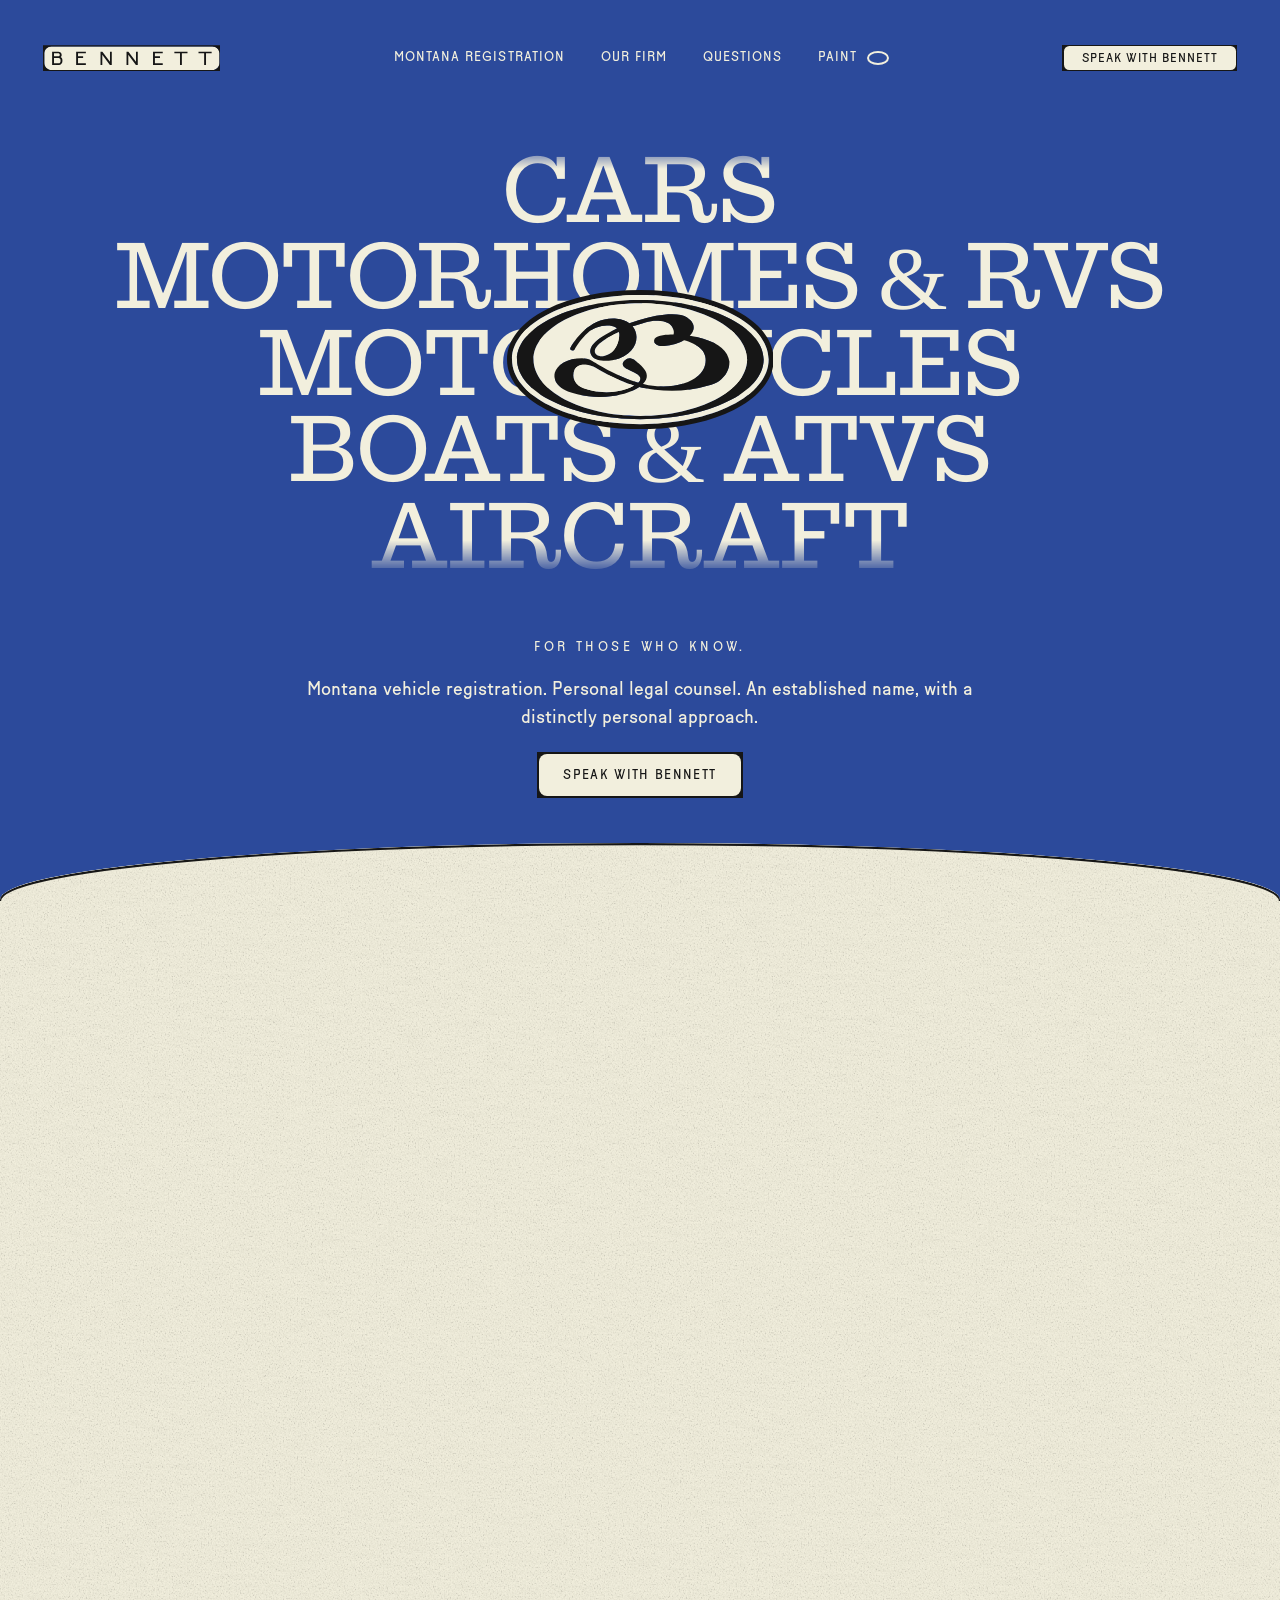
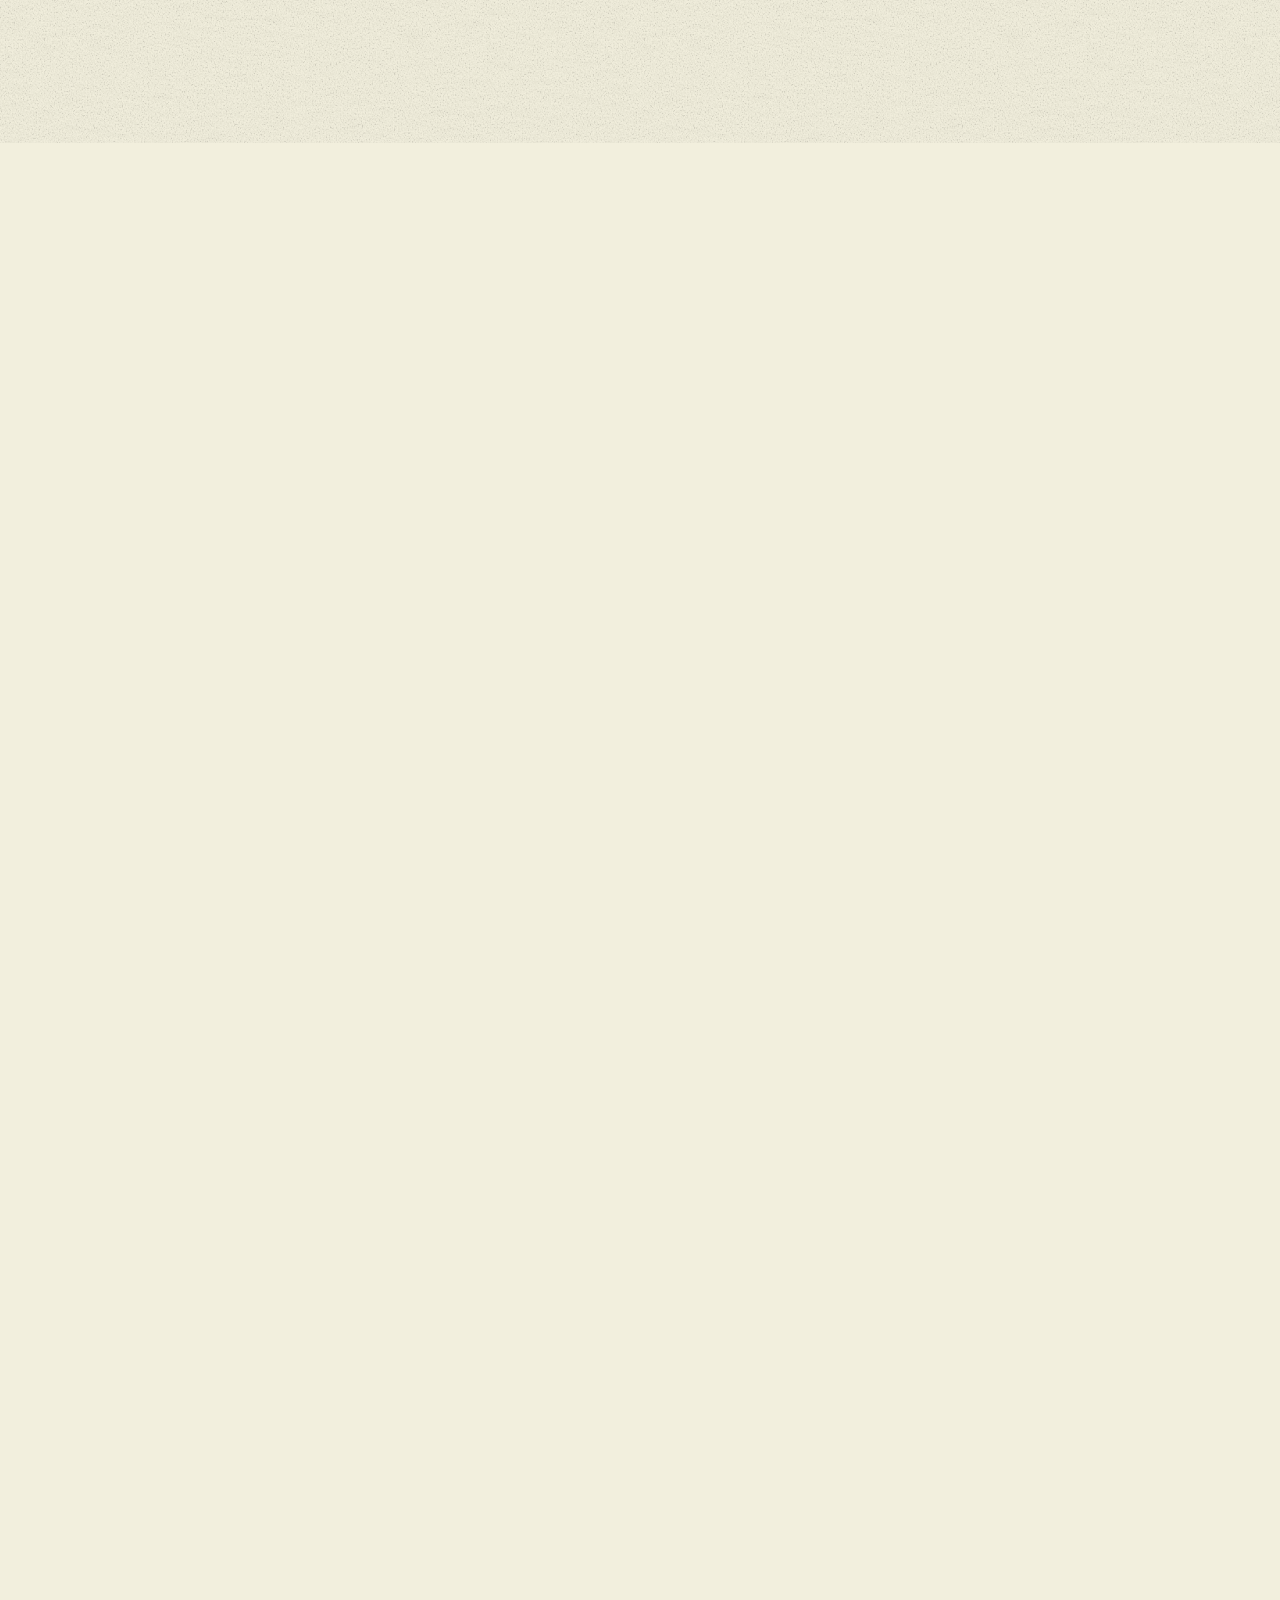
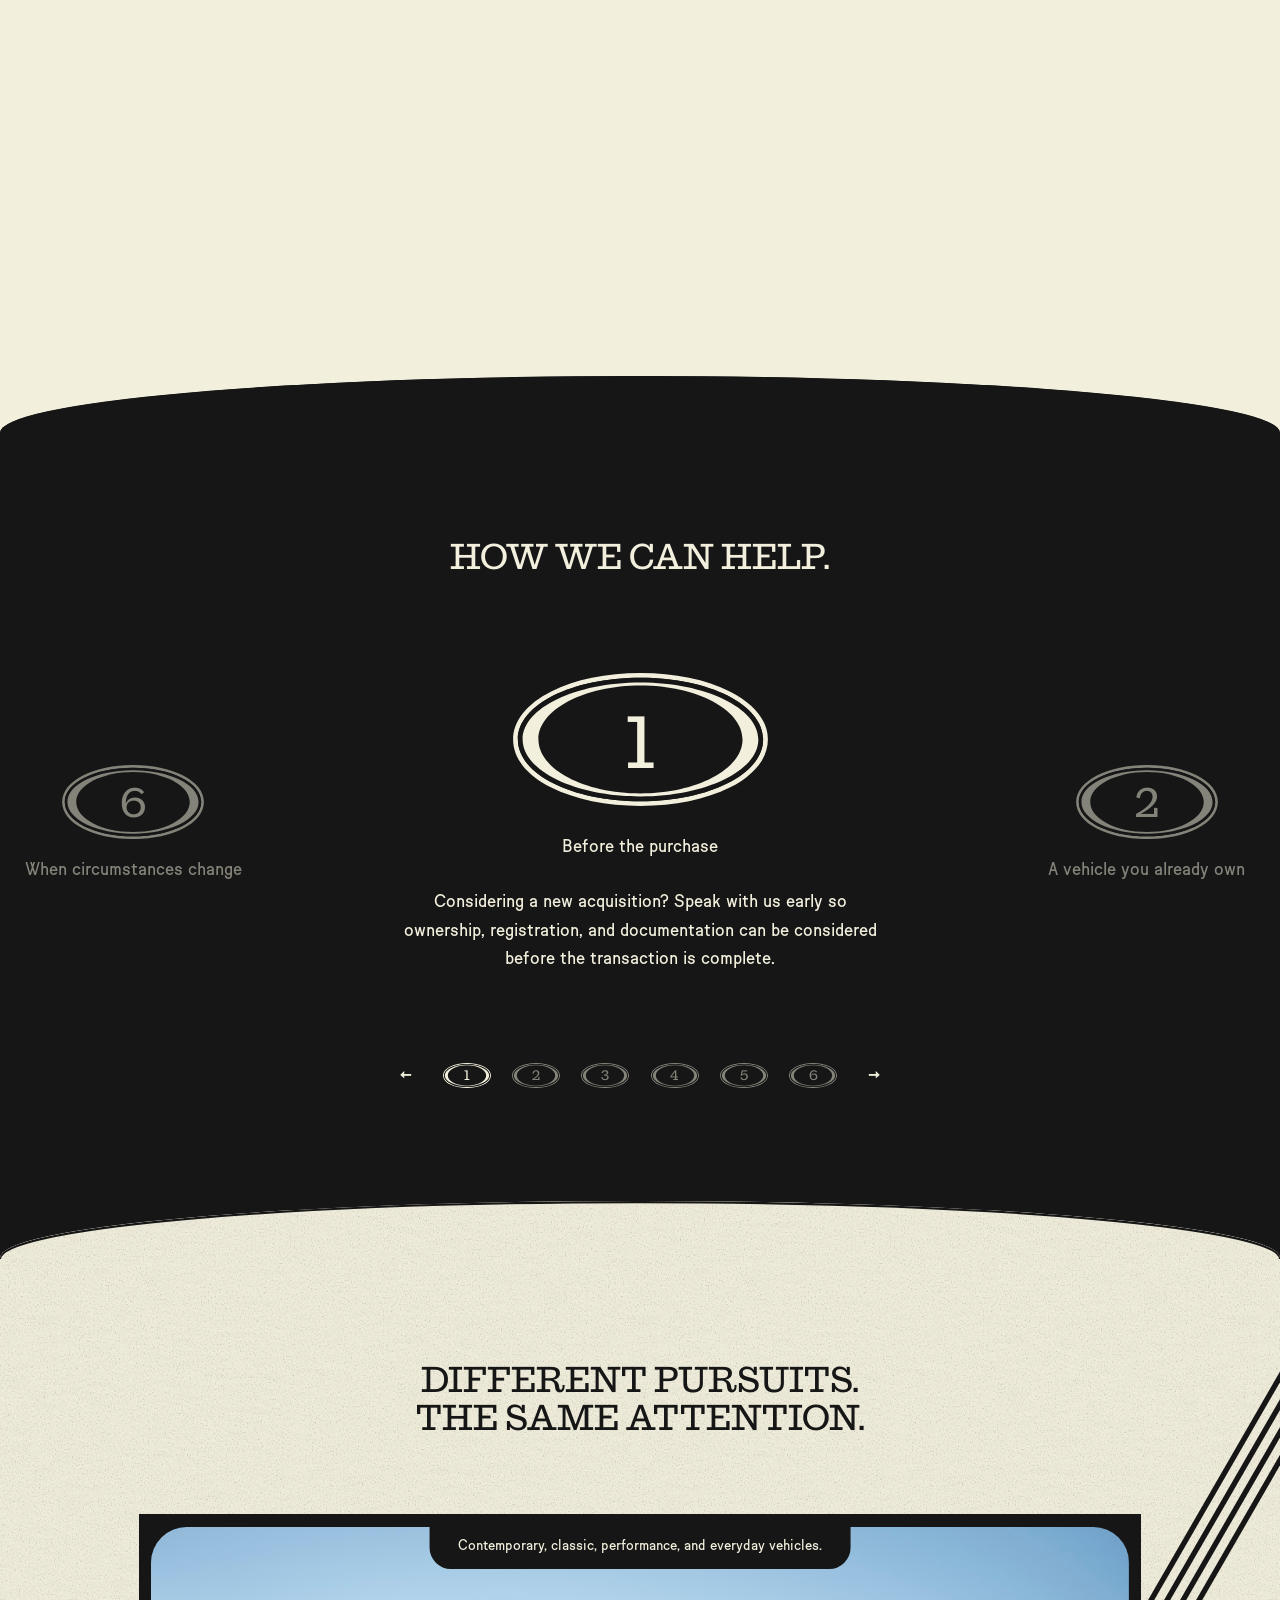
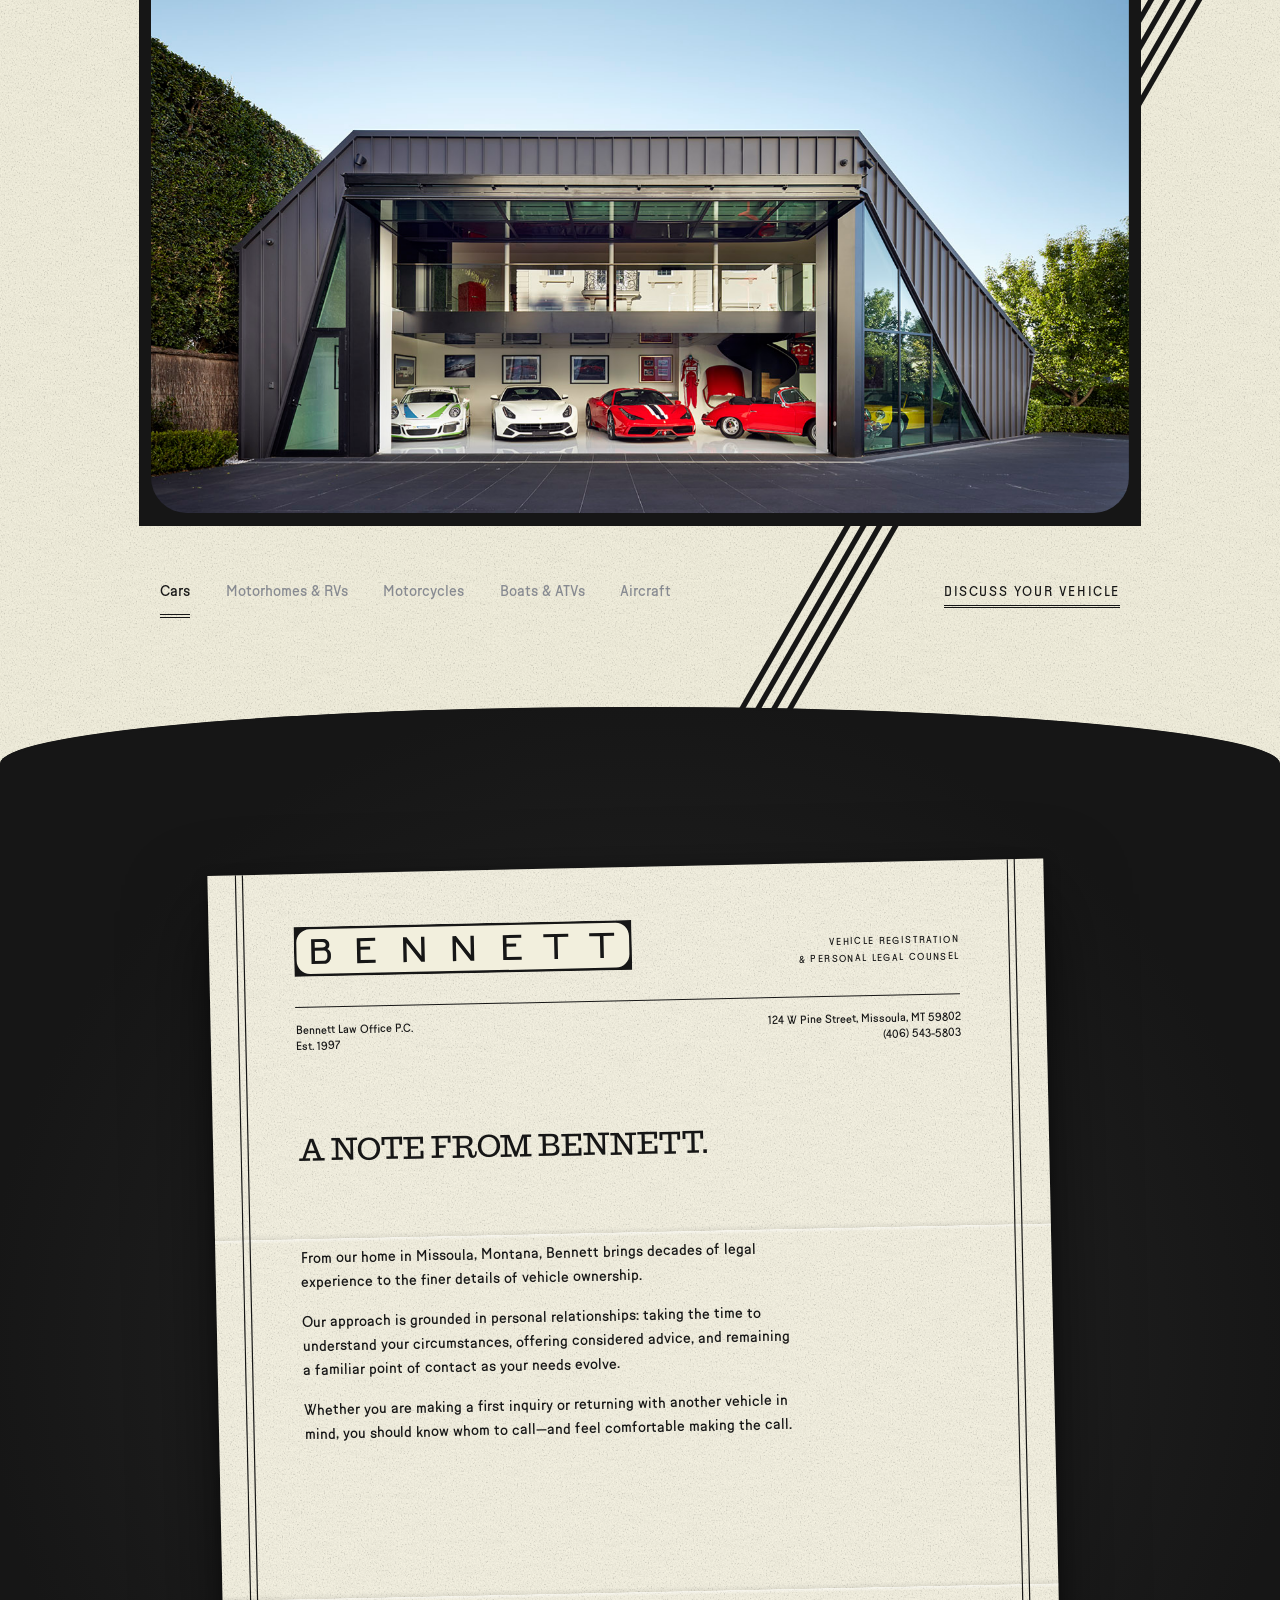
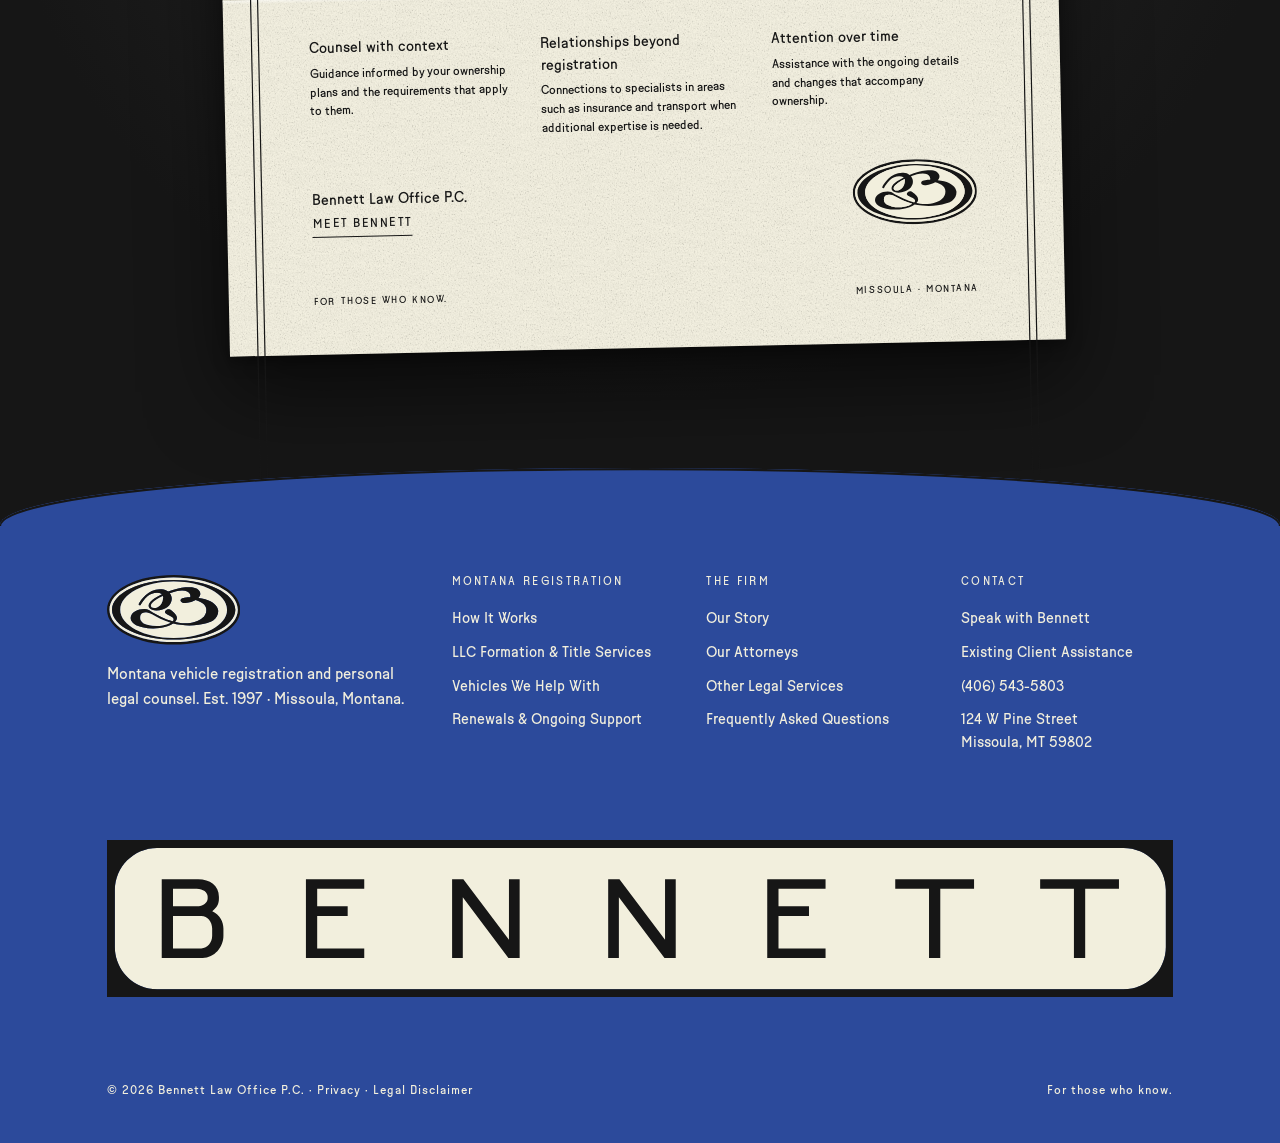
==== commit 05dca2d0: "Refine firm introduction and homepage letter headings" ====
--- a/index.html
+++ b/index.html
@@ -1,3 +1,3 @@
 <!DOCTYPE html>
 
-<html lang="en"><head><meta charset="utf-8"/><meta content="width=device-width, initial-scale=1" name="viewport"/><meta content="noindex,nofollow" name="robots"/><title>Bennett — For those who know</title><meta content="website" property="og:type"/><meta content="Bennett" property="og:site_name"/><meta content="Bennett — For those who know" property="og:title"/><meta content="Montana vehicle registration. Personal legal counsel. An established name, with a distinctly personal approach." property="og:description"/><meta content="https://swim-lang.github.io/Bennett-Blue-Website/preview/" property="og:url"/><meta content="https://swim-lang.github.io/Bennett-Blue-Website/preview/assets/round-two/bennett-share.png" property="og:image"/><meta content="1200" property="og:image:width"/><meta content="630" property="og:image:height"/><meta content="Bennett wordmark on a deep blue background" property="og:image:alt"/><meta content="summary_large_image" name="twitter:card"/><meta content="Bennett — For those who know" name="twitter:title"/><meta content="Montana vehicle registration and personal legal counsel." name="twitter:description"/><meta content="https://swim-lang.github.io/Bennett-Blue-Website/preview/assets/round-two/bennett-share.png" name="twitter:image"/><meta content="Montana vehicle registration and personal legal counsel. Bennett Law Office, Missoula, Montana." name="description"/><link href="assets/svg/logo.svg" rel="icon" type="image/svg+xml"/><link as="font" crossorigin="" href="assets/fonts/successor-light.otf" rel="preload" type="font/otf"/><link as="font" crossorigin="" href="assets/fonts/malamocco-regular.otf" rel="preload" type="font/otf"/><link href="css/paper.css" rel="stylesheet"/><link href="css/round-two.css?v=opening-autoplay3" rel="stylesheet"/><link href="css/paint.css" rel="stylesheet"/><script src="js/paint.js?v=olive1"></script><script>if(!matchMedia('(prefers-reduced-motion: reduce)').matches&&(!location.hash||location.hash==='#hero')){document.documentElement.classList.add('opening-pending');setTimeout(()=>document.documentElement.classList.remove('opening-pending'),4500);}</script></head><body><a class="skip-link" href="#montana">Skip to content</a><div class="p0 page" id="page"><section class="p1 hero" id="hero"><header class="p2 site-header"><a aria-label="Bennett home" href="#hero"><svg class="p3" height="442" id="_18Y-0__t6kjsu0" version="1.1" viewBox="0 0 3000 442" width="3000" xmlns="http://www.w3.org/2000/svg"><path d="M2978.013,140.967v160.065c0,65.565-53.121,118.73-118.73,118.73H140.717c-65.565,0-118.73-53.165-118.73-118.73v-160.065c0-65.61,53.165-118.73,118.73-118.73h2718.566c65.609,0,118.73,53.12,118.73,118.73Z" fill="#F2EFDD"></path><path d="M0,.25v441.499h3000V.25H0ZM2978.013,301.033c0,65.565-53.121,118.73-118.73,118.73H140.717c-65.565,0-118.73-53.165-118.73-118.73v-160.065c0-65.61,53.165-118.73,118.73-118.73h2718.566c65.609,0,118.73,53.12,118.73,118.73v160.065Z" fill="#161616"></path><g><path d="M559.461,110.168h164.02v26.914h-132.356v49.538h85.741v26.915h-85.741v91.367h132.356v26.914h-164.02V110.168Z" fill="#161616"></path><path d="M970.578,331.816V110.168h31.664l128.239,170.669V110.168h30.081v221.648h-31.664l-128.239-170.67v170.67h-30.081Z" fill="#161616"></path><path d="M1409.559,331.816V110.168h31.664l128.239,170.669V110.168h30.081v221.648h-31.664l-128.239-170.67v170.67h-30.081Z" fill="#161616"></path><path d="M1856.9,110.168h164.019v26.914h-132.356v49.538h85.743v26.915h-85.743v91.367h132.356v26.914h-164.019V110.168Z" fill="#161616"></path><path d="M2311.91,137.082h-94.993v-26.914h221.648v26.914h-94.991v194.734h-31.664v-194.734Z" fill="#161616"></path><path d="M2719.454,137.082h-94.993v-26.914h221.648v26.914h-94.991v194.734h-31.664v-194.734Z" fill="#161616"></path><path d="M153.897,110.168h102.592c32.613,0,58.261,17.063,58.261,49.361v5.066c0,15.832-5.383,25.033-18.683,35.483,21.532,10.765,31.349,28.937,31.349,48.886v20.51c0,32.297-25.648,62.343-58.262,62.343h-115.257V110.168ZM283.086,164.384v-5.066c0-11.961-12.666-22.236-30.713-22.236h-66.811v49.538h66.811c18.047,0,30.713-10.275,30.713-22.236ZM295.752,269.474v-20.51c0-18.365-12.666-35.428-30.714-35.428h-79.477v91.367h79.477c18.048,0,30.714-17.063,30.714-35.428Z" fill="#161616"></path></g></svg></a><nav aria-label="Main navigation" class="p4 desktop-nav"><a class="p5" href="#montana">Montana Registration</a><a class="p6" href="our-firm.html">Our Firm</a><a class="p7" href="#questions">Questions</a></nav><a class="p9 header-cta" href="#contact"><div class="p10"><div class="p11">Speak with Bennett</div></div></a><button aria-controls="mobile-menu" aria-expanded="false" class="menu-toggle">Menu <span aria-hidden="true" class="menu-bars"></span></button></header><div class="p12 billboard"><h1 aria-label="Cars, Motorhomes and RVs, Motorcycles, Boats and ATVs, Aircraft" class="p13 vehicle-list"><span aria-hidden="true" class="vehicle-track"><span class="vehicle-line">Cars</span><span class="vehicle-line">Motorhomes &amp; RVs</span><span class="vehicle-line">Motorcycles</span><span class="vehicle-line">Boats &amp; ATVs</span><span class="vehicle-line">Aircraft</span><span class="vehicle-line">Cars</span><span class="vehicle-line">Motorhomes &amp; RVs</span><span class="vehicle-line">Motorcycles</span><span class="vehicle-line">Boats &amp; ATVs</span><span class="vehicle-line">Aircraft</span></span></h1><div class="p14 hero-seal"><svg class="p15" height="1566" id="_19K-0__qcyb0t0" version="1.1" viewBox="0 0 3000 1566" width="3000" xmlns="http://www.w3.org/2000/svg"><path d="M2550.741,216.745C2273.419,77.203,1900.081.311,1500.002.311S726.581,77.203,449.259,216.745C159.64,362.529,0,563.545,0,782.905s159.64,420.571,449.259,566.35c277.322,139.542,650.665,216.434,1050.744,216.434s773.417-76.892,1050.739-216.434c289.815-145.779,449.259-346.99,449.259-566.35s-159.444-420.376-449.259-566.16ZM1500.002,1509.485c-809.524,0-1443.794-319.089-1443.794-726.581S690.479,56.52,1500.002,56.52s1443.794,319.084,1443.794,726.385-634.27,726.581-1443.794,726.581Z" fill="#161616"></path><path d="M1500.002,56.52C690.479,56.52,56.209,375.603,56.209,782.905s634.27,726.581,1443.794,726.581,1443.794-319.089,1443.794-726.581S2309.526,56.52,1500.002,56.52ZM1500.002,1453.277c-765.031,0-1387.59-300.74-1387.59-670.372S734.971,112.723,1500.002,112.723s1387.585,300.545,1387.585,670.181-622.559,670.372-1387.585,670.372Z" fill="#F2EFDD"></path><path d="M1500.002,112.723C734.971,112.723,112.412,413.268,112.412,782.905s622.559,670.372,1387.59,670.372,1387.585-300.74,1387.585-670.372S2265.029,112.723,1500.002,112.723ZM1500.002,1417.761c-662.572,0-1201.602-284.74-1201.602-634.856S837.43,147.853,1500.002,147.853s1201.407,285.126,1201.407,635.052-538.839,634.856-1201.407,634.856Z" fill="#161616"></path><path d="M1500.002,147.853c-662.572,0-1201.602,285.126-1201.602,635.052s539.03,634.856,1201.602,634.856,1201.407-284.74,1201.407-634.856S2162.57,147.853,1500.002,147.853ZM2387.199,1022.562c-24.981,18.149-69.869,37.079-133.296,55.813-185.011,54.45-389.148,69.673-590.359,43.52-77.869-9.953-136.807-20.297-175.253-30.446-69.869,48.79-176.23,84.897-299.963,101.678-49.957,6.833-100.701,10.149-150.858,10.149-80.99,0-161.007-8.781-235.359-26.344-28.107-6.246-55.427-13.856-81.576-22.637-95.827-32.009-148.519-78.264-172.133-125.491-16.591-33.176-18.539-66.939-10.93-96.408,11.907-46.055,47.423-87.822,100.506-117.682,55.623-31.423,127.049-48.204,206.481-48.204,69.869,1.758,101.482,21.86,149.3,52.302,15.609,10.149,33.562,21.47,55.032,33.567,102.654,57.767,242.587,136.421,427.399,189.89,6.833-6.046,16.591-16.39,18.153-18.539,12.683-24.004,3.707-53.083-22.832-71.818-24.004-17.172-52.697-30.837-80.408-44.106-45.474-21.855-81.38-39.032-87.627-67.72-3.121-14.832,2.54-29.274,16.976-43.325,22.056-20.883,46.255-30.251,71.627-27.325,18.539,1.954,35.911,10.539,51.716,25.176,13.856,10.539,27.516,21.665,40.009,33.372,39.032,36.107,87.822,80.994,89.385,135.64.972,31.027-12.688,60.887-41.962,91.529l-1.558,1.563c21.855,5.07,51.716,11.121,87.622,17.367,126.273,22.637,253.708,15.028,368.66-21.47,139.928-44.497,222.09-116.315,244.145-213.504,15.418-67.72.391-126.073-44.302-173.3-50.939-53.864-132.319-84.506-192.621-101.096-56.795,33.767-138.956,57.571-226.388,65.381-42.348,3.902-76.892-5.465-97.189-26.153-11.125-11.316-16.004-23.223-14.832-35.906,4.488-52.306,118.268-64.208,185.597-66.748,10.344-.195,21.47-.195,33.176,0,7.419-24.59,3.707-51.716-10.735-80.403-23.028-45.474-77.673-70.455-162.37-74.162-48.009-2.149-97.389,3.902-146.179,17.953-43.52,12.493-101.678,29.665-141.682,43.716,20.097,24.786,33.567,53.278,40.004,84.897,20.102,96.408-31.418,219.36-191.253,276.15-126.073,45.474-257.615,33.372-306.014-27.907-15.609-19.711-21.465-41.958-17.367-66.353,8.195-48.595,54.836-101.482,134.854-152.812,48.985-31.613,104.217-61.669,164.133-89.971-4.879-4.879-10.735-9.172-16.981-13.074-22.637-13.465-54.841-19.907-95.045-19.516-80.013.977-158.272,30.251-215.067,80.213-76.892,67.72-127.045,147.147-150.077,188.523-5.46,9.758-20.297,14.832-32.2,10.735-7.023-2.344-12.493-7.223-14.832-13.27-2.149-5.465-1.758-11.125,1.172-16.2,46.25-83.334,220.923-353.046,519.123-327.479,55.818,4.293,105.389,22.246,143.835,51.52,139.147-51.716,276.54-84.501,391.492-95.822,115.729-11.707,208.625-2.339,257.415,30.641,15.028,10.344,27.907,21.269,38.251,32.59,36.888,39.227,46.055,83.529,25.762,127.831-7.419,16.004-18.539,31.814-33.376,47.032,54.45,8.005,104.999,18.735,150.863,31.814,177.593,51.716,279.661,140.71,295.275,257.806l.195,1.949c0,85.287-40.009,159.449-115.533,214.876Z" fill="#F2EFDD"></path><path d="M2502.537,805.737c-15.614-117.096-117.682-206.09-295.275-257.806-45.865-13.079-96.413-23.809-150.863-31.814,14.837-15.218,25.958-31.027,33.376-47.032,20.293-44.302,11.125-88.603-25.762-127.831-10.344-11.321-23.223-22.246-38.251-32.59-48.79-32.981-141.686-42.348-257.415-30.641-114.952,11.321-252.345,44.106-391.492,95.822-38.446-29.274-88.017-47.227-143.835-51.52-298.2-25.567-472.872,244.145-519.123,327.479-2.93,5.074-3.321,10.735-1.172,16.2,2.339,6.046,7.809,10.925,14.832,13.27,11.902,4.098,26.739-.977,32.2-10.735,23.032-41.376,73.185-120.803,150.077-188.523,56.795-49.962,135.054-79.236,215.067-80.213,40.204-.391,72.408,6.051,95.045,19.516,6.246,3.902,12.102,8.195,16.981,13.074-59.915,28.302-115.147,58.357-164.133,89.971-80.018,51.33-126.659,104.217-134.854,152.812-4.098,24.395,1.758,46.641,17.367,66.353,48.399,61.278,179.942,73.38,306.014,27.907,159.835-56.79,211.355-179.742,191.253-276.15-6.437-31.618-19.907-60.111-40.004-84.897,40.004-14.051,98.161-31.223,141.682-43.716,48.79-14.051,98.171-20.102,146.179-17.953,84.696,3.707,139.342,28.688,162.37,74.162,14.442,28.688,18.153,55.813,10.735,80.403-11.707-.195-22.832-.195-33.176,0-67.329,2.54-181.109,14.442-185.597,66.748-1.172,12.683,3.707,24.59,14.832,35.906,20.297,20.688,54.841,30.055,97.189,26.153,87.431-7.809,169.593-31.613,226.388-65.381,60.301,16.591,141.682,47.232,192.621,101.096,44.692,47.227,59.72,105.58,44.302,173.3-22.056,97.189-104.217,169.007-244.145,213.504-114.952,36.497-242.387,44.106-368.66,21.47-35.906-6.246-65.766-12.298-87.622-17.367l1.558-1.563c29.274-30.641,42.934-60.502,41.962-91.529-1.563-54.646-50.353-99.534-89.385-135.64-12.493-11.707-26.153-22.832-40.009-33.372-15.804-14.637-33.176-23.223-51.716-25.176-25.372-2.925-49.571,6.442-71.627,27.325-14.437,14.051-20.097,28.493-16.976,43.325,6.246,28.688,42.153,45.865,87.627,67.72,27.711,13.27,56.404,26.935,80.408,44.106,26.539,18.735,35.516,47.813,22.832,71.818-1.563,2.149-11.321,12.493-18.153,18.539-184.811-53.469-324.744-132.124-427.399-189.89-21.47-12.097-39.423-23.418-55.032-33.567-47.818-30.441-79.431-50.543-149.3-52.302-79.431,0-150.858,16.781-206.481,48.204-53.083,29.86-88.599,71.627-100.506,117.682-7.609,29.469-5.66,63.232,10.93,96.408,23.614,47.227,76.306,93.482,172.133,125.491,26.148,8.781,53.469,16.39,81.576,22.637,74.352,17.563,154.37,26.344,235.359,26.344,50.157,0,100.901-3.316,150.858-10.149,123.733-16.781,230.094-52.888,299.963-101.678,38.446,10.149,97.385,20.493,175.253,30.446,201.211,26.153,405.348,10.93,590.359-43.52,63.427-18.735,108.315-37.665,133.296-55.813,75.524-55.427,115.533-129.589,115.533-214.876l-.195-1.949ZM1259.955,537.587c-13.079,84.31-48.595,144.417-105.389,179.156-18.735,11.321-39.813,19.907-62.646,25.176-30.446,6.833-62.255,1.758-83.138-13.66-4.488-3.316-8.391-7.028-11.511-10.93-8.391-10.735-11.516-23.028-9.172-36.883,6.046-35.716,46.837-79.627,115.143-123.538,46.055-29.469,98.166-57.962,155.347-84.897,4.879,18.153,5.27,40.204,1.367,65.576ZM1350.897,1110.384c-128.998,46.641-278.494,51.911-421.348,14.828-57.185-15.028-98.947-32.395-124.319-51.911-38.446-29.469-57.962-66.743-57.962-110.068,0-54.45,18.344-91.143,54.45-108.705,17.563-8.586,39.618-12.879,65.962-12.879,5.27,0,10.539.191,16.2.581,39.227,2.344,78.455,13.86,113.584,33.181l23.418,13.074c98.947,55.813,233.411,131.342,408.859,185.988-23.028,13.074-49.376,25.176-78.845,35.911Z" fill="#161616"></path><path d="M1259.955,537.587c-13.079,84.31-48.595,144.417-105.389,179.156-18.735,11.321-39.813,19.907-62.646,25.176-30.446,6.833-62.255,1.758-83.138-13.66-4.488-3.316-8.391-7.028-11.511-10.93-8.391-10.735-11.516-23.028-9.172-36.883,6.046-35.716,46.837-79.627,115.143-123.538,46.055-29.469,98.166-57.962,155.347-84.897,4.879,18.153,5.27,40.204,1.367,65.576Z" fill="#F2EFDD"></path><path d="M1429.743,1074.473c-23.028,13.074-49.376,25.176-78.845,35.911-128.998,46.641-278.494,51.911-421.348,14.828-57.185-15.028-98.947-32.395-124.319-51.911-38.446-29.469-57.962-66.743-57.962-110.068,0-54.45,18.344-91.143,54.45-108.705,17.563-8.586,39.618-12.879,65.962-12.879,5.27,0,10.539.191,16.2.581,39.227,2.344,78.455,13.86,113.584,33.181l23.418,13.074c98.947,55.813,233.411,131.342,408.859,185.988Z" fill="#F2EFDD"></path></svg></div><button aria-label="Pause vehicle animation" aria-pressed="false" class="motion-toggle">Ⅱ</button></div><div class="p16 hero-below"><div class="p17">For those who know.</div><div class="p18">Montana vehicle registration. Personal legal counsel. An established name, with a distinctly personal approach.</div><a class="p19 hero-cta" href="#contact"><div class="p20"><div class="p21">Speak with Bennett</div></div></a></div></section><section class="p22 montana" id="montana"><h2 class="p23 adv-title reveal-left">A Montana advantage.</h2><h2 class="p24 company-title reveal-right">In good company.</h2><div class="p25 adv-intro reveal-left">Montana’s lack of a general sales tax makes it a compelling place to explore vehicle ownership. Whether a Montana LLC is appropriate for you deserves a closer look.</div><a class="p27 adv-link reveal-left" href="#questions"><div class="p28">Understand the Montana approach</div></a><div aria-label="Bennett office at 124 W Pine Street" class="p30 office reveal-right" role="img"></div><div class="p31 company-body reveal-right">We consider your circumstances, explain the relevant requirements, and help you understand the next steps. When the arrangement is right, we attend to the entity formation, title work, and registration.</div><a class="p32 company-cta reveal-right" href="#contact"><div class="p33"><div class="p34">Speak with Bennett</div></div></a><div class="p35 company-address reveal-right">124 W Pine Street, Missoula · (406) 543-5803</div><svg class="p36 center-stripes" height="1340" preserveaspectratio="none" viewBox="0 0 28 1340" width="28" xmlns="http://www.w3.org/2000/svg"><g><rect fill="#161616" height="1340" width="4" x="0" y="0"></rect><rect fill="#161616" height="1340" width="4" x="8" y="0"></rect><rect fill="#161616" height="1340" width="4" x="16" y="0"></rect><rect fill="#161616" height="1340" width="4" x="24" y="0"></rect></g></svg></section><section class="p37 situations" id="situations"><div class="p38 situations-heading"><h2 class="p39">Whatever brings you here, begin with a conversation.</h2><div class="p40">A forthcoming purchase. A financing question. A change in plans. Good advice starts with the particulars.</div></div><div aria-label="Six ways Bennett can help. Scroll horizontally or use arrow keys." class="p41 cards-track" tabindex="0"><article class="p42 situation-card" id="situation-0"><div class="p43"><h3 class="p44">Before the purchase</h3><div class="p45">Considering a new acquisition? Speak with us early so ownership, registration, and documentation can be considered before the transaction is complete.</div></div><svg class="p46" height="280" viewBox="0 0 10 280" width="10" xmlns="http://www.w3.org/2000/svg"><path d="M1 0V280 M9 0V280" fill="#000000" stroke="#161616" stroke-width="1.5"></path></svg></article><article class="p47 situation-card" id="situation-1"><div class="p48"><h3 class="p49">A vehicle you already own</h3><div class="p50">You do not have to be buying something new to explore Montana registration. We can review your current ownership and advise on the available next steps.</div></div><svg class="p51" height="280" viewBox="0 0 10 280" width="10" xmlns="http://www.w3.org/2000/svg"><path d="M1 0V280 M9 0V280" fill="#000000" stroke="#F2EFDD" stroke-width="1.5"></path></svg></article><article class="p52 situation-card" id="situation-2"><div class="p53"><h3 class="p54">Financing to account for</h3><div class="p55">A financed vehicle brings additional requirements. We help you understand the lender permissions and documentation involved in ownership through an LLC.</div></div><svg class="p56" height="280" viewBox="0 0 10 280" width="10" xmlns="http://www.w3.org/2000/svg"><path d="M1 0V280 M9 0V280" fill="#000000" stroke="#161616" stroke-width="1.5"></path></svg></article><article class="p57 situation-card" id="situation-3"><div class="p58"><h3 class="p59">Another vehicle in mind</h3><div class="p60">When you add a vehicle, we can review how it fits within your existing arrangement and help with the associated title and registration work.</div></div><svg class="p61" height="280" viewBox="0 0 10 280" width="10" xmlns="http://www.w3.org/2000/svg"><path d="M1 0V280 M9 0V280" fill="#000000" stroke="#F2EFDD" stroke-width="1.5"></path></svg></article><article class="p62 situation-card" id="situation-4"><div class="p63"><h3 class="p64">The details that come around again</h3><div class="p65">Registration renewals and ongoing LLC requirements deserve consistent attention. We help you keep up with the obligations associated with your arrangement.</div></div><svg class="p66" height="280" viewBox="0 0 10 280" width="10" xmlns="http://www.w3.org/2000/svg"><path d="M1 0V280 M9 0V280" fill="#000000" stroke="#161616" stroke-width="1.5"></path></svg></article><article class="p67 situation-card" id="situation-5"><div class="p68"><h3 class="p69">When circumstances change</h3><div class="p70">A move, a sale, or a different approach to ownership may call for changes. We can assist with registration transitions and winding up an entity when it is no longer needed.</div></div><svg class="p71" height="280" viewBox="0 0 10 280" width="10" xmlns="http://www.w3.org/2000/svg"><path d="M1 0V280 M9 0V280" fill="#000000" stroke="#F2EFDD" stroke-width="1.5"></path></svg></article></div><div class="p72 cards-indicator"><div class="p73"><div class="p74 cards-progress"></div></div><button aria-label="Next situation" class="p75 next-card">Scroll</button></div></section><section class="p76 vehicles" id="vehicles"><h2 class="p77 gallery-heading"><div class="p78">Different pursuits.</div><div class="p79">The same attention.</div></h2><div class="p80 gallery-intro">The car you have been looking for. The motorhome for what comes next. The motorcycle you make time to ride.</div><button aria-label="Enlarge Cars photograph" class="p81 gallery-photo" id="vehicle-panel" role="tabpanel" type="button"><div aria-label="Modern private garage by Architects Ink" class="p82 gallery-image" role="img"></div></button><div aria-live="polite" class="p83 gallery-tooltip"><div class="p84">Cars</div><div class="p85">Contemporary, classic, performance, and everyday vehicles.</div></div><div class="p86 gallery-switcher"><div aria-label="Vehicle categories" class="p87 vehicle-tabs" role="tablist"><button aria-controls="vehicle-panel" aria-selected="true" class="p88" data-vehicle="0" role="tab" tabindex="0" type="button"><div class="p89">Cars</div></button><button aria-controls="vehicle-panel" aria-selected="false" class="p90" data-vehicle="1" role="tab" tabindex="-1" type="button"><div class="p91">Motorhomes &amp; RVs</div></button><button aria-controls="vehicle-panel" aria-selected="false" class="p92" data-vehicle="2" role="tab" tabindex="-1" type="button"><div class="p93">Motorcycles</div></button><button aria-controls="vehicle-panel" aria-selected="false" class="p94" data-vehicle="3" role="tab" tabindex="-1" type="button"><div class="p95">Boats &amp; ATVs</div></button><button aria-controls="vehicle-panel" aria-selected="false" class="p96" data-vehicle="4" role="tab" tabindex="-1" type="button"><div class="p97">Aircraft</div></button></div><a class="p98" href="#contact"><div class="p99">Discuss your vehicle</div></a></div></section><section class="p100 firm" id="firm"><div class="p101 letter-sheet"><div class="p102 fold-one"></div><div class="p103 fold-two"></div><svg class="p104 rule-left" height="1216" viewBox="0 0 10 1216" width="10" xmlns="http://www.w3.org/2000/svg"><path d="M1 0V1216 M8 0V1216" fill="#000000" stroke="#161616" stroke-width="1.2"></path></svg><svg class="p105 rule-right" height="1216" viewBox="0 0 10 1216" width="10" xmlns="http://www.w3.org/2000/svg"><path d="M1 0V1216 M8 0V1216" fill="#000000" stroke="#161616" stroke-width="1.2"></path></svg><div class="p106 letter-lockup"><svg class="p107" height="442" id="_1ND-0__t6kjsu0" version="1.1" viewBox="0 0 3000 442" width="3000" xmlns="http://www.w3.org/2000/svg"><path d="M2978.013,140.967v160.065c0,65.565-53.121,118.73-118.73,118.73H140.717c-65.565,0-118.73-53.165-118.73-118.73v-160.065c0-65.61,53.165-118.73,118.73-118.73h2718.566c65.609,0,118.73,53.12,118.73,118.73Z" fill="#F2EFDD"></path><path d="M0,.25v441.499h3000V.25H0ZM2978.013,301.033c0,65.565-53.121,118.73-118.73,118.73H140.717c-65.565,0-118.73-53.165-118.73-118.73v-160.065c0-65.61,53.165-118.73,118.73-118.73h2718.566c65.609,0,118.73,53.12,118.73,118.73v160.065Z" fill="#161616"></path><g><path d="M559.461,110.168h164.02v26.914h-132.356v49.538h85.741v26.915h-85.741v91.367h132.356v26.914h-164.02V110.168Z" fill="#161616"></path><path d="M970.578,331.816V110.168h31.664l128.239,170.669V110.168h30.081v221.648h-31.664l-128.239-170.67v170.67h-30.081Z" fill="#161616"></path><path d="M1409.559,331.816V110.168h31.664l128.239,170.669V110.168h30.081v221.648h-31.664l-128.239-170.67v170.67h-30.081Z" fill="#161616"></path><path d="M1856.9,110.168h164.019v26.914h-132.356v49.538h85.743v26.915h-85.743v91.367h132.356v26.914h-164.019V110.168Z" fill="#161616"></path><path d="M2311.91,137.082h-94.993v-26.914h221.648v26.914h-94.991v194.734h-31.664v-194.734Z" fill="#161616"></path><path d="M2719.454,137.082h-94.993v-26.914h221.648v26.914h-94.991v194.734h-31.664v-194.734Z" fill="#161616"></path><path d="M153.897,110.168h102.592c32.613,0,58.261,17.063,58.261,49.361v5.066c0,15.832-5.383,25.033-18.683,35.483,21.532,10.765,31.349,28.937,31.349,48.886v20.51c0,32.297-25.648,62.343-58.262,62.343h-115.257V110.168ZM283.086,164.384v-5.066c0-11.961-12.666-22.236-30.713-22.236h-66.811v49.538h66.811c18.047,0,30.713-10.275,30.713-22.236ZM295.752,269.474v-20.51c0-18.365-12.666-35.428-30.714-35.428h-79.477v91.367h79.477c18.048,0,30.714-17.063,30.714-35.428Z" fill="#161616"></path></g></svg><div class="p108"><div class="p109">Vehicle Registration</div><div class="p110">&amp; Personal Legal Counsel</div></div></div><div class="p111 sender"><div class="p112">Bennett Law Office P.C.<br/>Est. 1997</div><div class="p113">124 W Pine Street, Missoula, MT 59802<br/>(406) 543-5803</div></div><h2 class="p114 letter-subject">An established name.<br/>A personal introduction.</h2><div class="p115 letter-body"><div class="p116">From our home in Missoula, Montana, Bennett brings decades of legal experience to the finer details of vehicle ownership.</div><div class="p117">Our approach is grounded in personal relationships: taking the time to understand your circumstances, offering considered advice, and remaining a familiar point of contact as your needs evolve.</div><div class="p118">Whether you are making a first inquiry or returning with another vehicle in mind, you should know whom to call—and feel comfortable making the call.</div></div><div class="p119 letter-pillars"><div class="p120"><div class="p121">Counsel with context</div><div class="p122">Guidance informed by your ownership plans and the requirements that apply to them.</div></div><div class="p123"><div class="p124">Relationships beyond registration</div><div class="p125">Connections to specialists in areas such as insurance and transport when additional expertise is needed.</div></div><div class="p126"><div class="p127">Attention over time</div><div class="p128">Assistance with the ongoing details and changes that accompany ownership.</div></div></div><div class="p129 letter-signoff"><div class="p130">Bennett Law Office P.C.</div><a class="p131" href="our-firm.html"><div class="p132">Meet Bennett</div></a></div><div class="p133 letter-seal"><svg class="p134" height="1566" id="_1MF-0__qcyb0t0" version="1.1" viewBox="0 0 3000 1566" width="3000" xmlns="http://www.w3.org/2000/svg"><path d="M2550.741,216.745C2273.419,77.203,1900.081.311,1500.002.311S726.581,77.203,449.259,216.745C159.64,362.529,0,563.545,0,782.905s159.64,420.571,449.259,566.35c277.322,139.542,650.665,216.434,1050.744,216.434s773.417-76.892,1050.739-216.434c289.815-145.779,449.259-346.99,449.259-566.35s-159.444-420.376-449.259-566.16ZM1500.002,1509.485c-809.524,0-1443.794-319.089-1443.794-726.581S690.479,56.52,1500.002,56.52s1443.794,319.084,1443.794,726.385-634.27,726.581-1443.794,726.581Z" fill="#161616"></path><path d="M1500.002,56.52C690.479,56.52,56.209,375.603,56.209,782.905s634.27,726.581,1443.794,726.581,1443.794-319.089,1443.794-726.581S2309.526,56.52,1500.002,56.52ZM1500.002,1453.277c-765.031,0-1387.59-300.74-1387.59-670.372S734.971,112.723,1500.002,112.723s1387.585,300.545,1387.585,670.181-622.559,670.372-1387.585,670.372Z" fill="#F2EFDD"></path><path d="M1500.002,112.723C734.971,112.723,112.412,413.268,112.412,782.905s622.559,670.372,1387.59,670.372,1387.585-300.74,1387.585-670.372S2265.029,112.723,1500.002,112.723ZM1500.002,1417.761c-662.572,0-1201.602-284.74-1201.602-634.856S837.43,147.853,1500.002,147.853s1201.407,285.126,1201.407,635.052-538.839,634.856-1201.407,634.856Z" fill="#161616"></path><path d="M1500.002,147.853c-662.572,0-1201.602,285.126-1201.602,635.052s539.03,634.856,1201.602,634.856,1201.407-284.74,1201.407-634.856S2162.57,147.853,1500.002,147.853ZM2387.199,1022.562c-24.981,18.149-69.869,37.079-133.296,55.813-185.011,54.45-389.148,69.673-590.359,43.52-77.869-9.953-136.807-20.297-175.253-30.446-69.869,48.79-176.23,84.897-299.963,101.678-49.957,6.833-100.701,10.149-150.858,10.149-80.99,0-161.007-8.781-235.359-26.344-28.107-6.246-55.427-13.856-81.576-22.637-95.827-32.009-148.519-78.264-172.133-125.491-16.591-33.176-18.539-66.939-10.93-96.408,11.907-46.055,47.423-87.822,100.506-117.682,55.623-31.423,127.049-48.204,206.481-48.204,69.869,1.758,101.482,21.86,149.3,52.302,15.609,10.149,33.562,21.47,55.032,33.567,102.654,57.767,242.587,136.421,427.399,189.89,6.833-6.046,16.591-16.39,18.153-18.539,12.683-24.004,3.707-53.083-22.832-71.818-24.004-17.172-52.697-30.837-80.408-44.106-45.474-21.855-81.38-39.032-87.627-67.72-3.121-14.832,2.54-29.274,16.976-43.325,22.056-20.883,46.255-30.251,71.627-27.325,18.539,1.954,35.911,10.539,51.716,25.176,13.856,10.539,27.516,21.665,40.009,33.372,39.032,36.107,87.822,80.994,89.385,135.64.972,31.027-12.688,60.887-41.962,91.529l-1.558,1.563c21.855,5.07,51.716,11.121,87.622,17.367,126.273,22.637,253.708,15.028,368.66-21.47,139.928-44.497,222.09-116.315,244.145-213.504,15.418-67.72.391-126.073-44.302-173.3-50.939-53.864-132.319-84.506-192.621-101.096-56.795,33.767-138.956,57.571-226.388,65.381-42.348,3.902-76.892-5.465-97.189-26.153-11.125-11.316-16.004-23.223-14.832-35.906,4.488-52.306,118.268-64.208,185.597-66.748,10.344-.195,21.47-.195,33.176,0,7.419-24.59,3.707-51.716-10.735-80.403-23.028-45.474-77.673-70.455-162.37-74.162-48.009-2.149-97.389,3.902-146.179,17.953-43.52,12.493-101.678,29.665-141.682,43.716,20.097,24.786,33.567,53.278,40.004,84.897,20.102,96.408-31.418,219.36-191.253,276.15-126.073,45.474-257.615,33.372-306.014-27.907-15.609-19.711-21.465-41.958-17.367-66.353,8.195-48.595,54.836-101.482,134.854-152.812,48.985-31.613,104.217-61.669,164.133-89.971-4.879-4.879-10.735-9.172-16.981-13.074-22.637-13.465-54.841-19.907-95.045-19.516-80.013.977-158.272,30.251-215.067,80.213-76.892,67.72-127.045,147.147-150.077,188.523-5.46,9.758-20.297,14.832-32.2,10.735-7.023-2.344-12.493-7.223-14.832-13.27-2.149-5.465-1.758-11.125,1.172-16.2,46.25-83.334,220.923-353.046,519.123-327.479,55.818,4.293,105.389,22.246,143.835,51.52,139.147-51.716,276.54-84.501,391.492-95.822,115.729-11.707,208.625-2.339,257.415,30.641,15.028,10.344,27.907,21.269,38.251,32.59,36.888,39.227,46.055,83.529,25.762,127.831-7.419,16.004-18.539,31.814-33.376,47.032,54.45,8.005,104.999,18.735,150.863,31.814,177.593,51.716,279.661,140.71,295.275,257.806l.195,1.949c0,85.287-40.009,159.449-115.533,214.876Z" fill="#F2EFDD"></path><path d="M2502.537,805.737c-15.614-117.096-117.682-206.09-295.275-257.806-45.865-13.079-96.413-23.809-150.863-31.814,14.837-15.218,25.958-31.027,33.376-47.032,20.293-44.302,11.125-88.603-25.762-127.831-10.344-11.321-23.223-22.246-38.251-32.59-48.79-32.981-141.686-42.348-257.415-30.641-114.952,11.321-252.345,44.106-391.492,95.822-38.446-29.274-88.017-47.227-143.835-51.52-298.2-25.567-472.872,244.145-519.123,327.479-2.93,5.074-3.321,10.735-1.172,16.2,2.339,6.046,7.809,10.925,14.832,13.27,11.902,4.098,26.739-.977,32.2-10.735,23.032-41.376,73.185-120.803,150.077-188.523,56.795-49.962,135.054-79.236,215.067-80.213,40.204-.391,72.408,6.051,95.045,19.516,6.246,3.902,12.102,8.195,16.981,13.074-59.915,28.302-115.147,58.357-164.133,89.971-80.018,51.33-126.659,104.217-134.854,152.812-4.098,24.395,1.758,46.641,17.367,66.353,48.399,61.278,179.942,73.38,306.014,27.907,159.835-56.79,211.355-179.742,191.253-276.15-6.437-31.618-19.907-60.111-40.004-84.897,40.004-14.051,98.161-31.223,141.682-43.716,48.79-14.051,98.171-20.102,146.179-17.953,84.696,3.707,139.342,28.688,162.37,74.162,14.442,28.688,18.153,55.813,10.735,80.403-11.707-.195-22.832-.195-33.176,0-67.329,2.54-181.109,14.442-185.597,66.748-1.172,12.683,3.707,24.59,14.832,35.906,20.297,20.688,54.841,30.055,97.189,26.153,87.431-7.809,169.593-31.613,226.388-65.381,60.301,16.591,141.682,47.232,192.621,101.096,44.692,47.227,59.72,105.58,44.302,173.3-22.056,97.189-104.217,169.007-244.145,213.504-114.952,36.497-242.387,44.106-368.66,21.47-35.906-6.246-65.766-12.298-87.622-17.367l1.558-1.563c29.274-30.641,42.934-60.502,41.962-91.529-1.563-54.646-50.353-99.534-89.385-135.64-12.493-11.707-26.153-22.832-40.009-33.372-15.804-14.637-33.176-23.223-51.716-25.176-25.372-2.925-49.571,6.442-71.627,27.325-14.437,14.051-20.097,28.493-16.976,43.325,6.246,28.688,42.153,45.865,87.627,67.72,27.711,13.27,56.404,26.935,80.408,44.106,26.539,18.735,35.516,47.813,22.832,71.818-1.563,2.149-11.321,12.493-18.153,18.539-184.811-53.469-324.744-132.124-427.399-189.89-21.47-12.097-39.423-23.418-55.032-33.567-47.818-30.441-79.431-50.543-149.3-52.302-79.431,0-150.858,16.781-206.481,48.204-53.083,29.86-88.599,71.627-100.506,117.682-7.609,29.469-5.66,63.232,10.93,96.408,23.614,47.227,76.306,93.482,172.133,125.491,26.148,8.781,53.469,16.39,81.576,22.637,74.352,17.563,154.37,26.344,235.359,26.344,50.157,0,100.901-3.316,150.858-10.149,123.733-16.781,230.094-52.888,299.963-101.678,38.446,10.149,97.385,20.493,175.253,30.446,201.211,26.153,405.348,10.93,590.359-43.52,63.427-18.735,108.315-37.665,133.296-55.813,75.524-55.427,115.533-129.589,115.533-214.876l-.195-1.949ZM1259.955,537.587c-13.079,84.31-48.595,144.417-105.389,179.156-18.735,11.321-39.813,19.907-62.646,25.176-30.446,6.833-62.255,1.758-83.138-13.66-4.488-3.316-8.391-7.028-11.511-10.93-8.391-10.735-11.516-23.028-9.172-36.883,6.046-35.716,46.837-79.627,115.143-123.538,46.055-29.469,98.166-57.962,155.347-84.897,4.879,18.153,5.27,40.204,1.367,65.576ZM1350.897,1110.384c-128.998,46.641-278.494,51.911-421.348,14.828-57.185-15.028-98.947-32.395-124.319-51.911-38.446-29.469-57.962-66.743-57.962-110.068,0-54.45,18.344-91.143,54.45-108.705,17.563-8.586,39.618-12.879,65.962-12.879,5.27,0,10.539.191,16.2.581,39.227,2.344,78.455,13.86,113.584,33.181l23.418,13.074c98.947,55.813,233.411,131.342,408.859,185.988-23.028,13.074-49.376,25.176-78.845,35.911Z" fill="#161616"></path><path d="M1259.955,537.587c-13.079,84.31-48.595,144.417-105.389,179.156-18.735,11.321-39.813,19.907-62.646,25.176-30.446,6.833-62.255,1.758-83.138-13.66-4.488-3.316-8.391-7.028-11.511-10.93-8.391-10.735-11.516-23.028-9.172-36.883,6.046-35.716,46.837-79.627,115.143-123.538,46.055-29.469,98.166-57.962,155.347-84.897,4.879,18.153,5.27,40.204,1.367,65.576Z" fill="#F2EFDD"></path><path d="M1429.743,1074.473c-23.028,13.074-49.376,25.176-78.845,35.911-128.998,46.641-278.494,51.911-421.348,14.828-57.185-15.028-98.947-32.395-124.319-51.911-38.446-29.469-57.962-66.743-57.962-110.068,0-54.45,18.344-91.143,54.45-108.705,17.563-8.586,39.618-12.879,65.962-12.879,5.27,0,10.539.191,16.2.581,39.227,2.344,78.455,13.86,113.584,33.181l23.418,13.074c98.947,55.813,233.411,131.342,408.859,185.988Z" fill="#F2EFDD"></path></svg></div><div class="p135 letter-footer"><div class="p136">For those who know.</div><div class="p137">Missoula · Montana</div></div></div></section><footer class="p138 contact" id="contact"><div class="p139 footer-columns"><div class="p140"><svg class="p141" height="1566" id="_1D4-0__qcyb0t0" version="1.1" viewBox="0 0 3000 1566" width="3000" xmlns="http://www.w3.org/2000/svg"><path d="M2550.741,216.745C2273.419,77.203,1900.081.311,1500.002.311S726.581,77.203,449.259,216.745C159.64,362.529,0,563.545,0,782.905s159.64,420.571,449.259,566.35c277.322,139.542,650.665,216.434,1050.744,216.434s773.417-76.892,1050.739-216.434c289.815-145.779,449.259-346.99,449.259-566.35s-159.444-420.376-449.259-566.16ZM1500.002,1509.485c-809.524,0-1443.794-319.089-1443.794-726.581S690.479,56.52,1500.002,56.52s1443.794,319.084,1443.794,726.385-634.27,726.581-1443.794,726.581Z" fill="#161616"></path><path d="M1500.002,56.52C690.479,56.52,56.209,375.603,56.209,782.905s634.27,726.581,1443.794,726.581,1443.794-319.089,1443.794-726.581S2309.526,56.52,1500.002,56.52ZM1500.002,1453.277c-765.031,0-1387.59-300.74-1387.59-670.372S734.971,112.723,1500.002,112.723s1387.585,300.545,1387.585,670.181-622.559,670.372-1387.585,670.372Z" fill="#F2EFDD"></path><path d="M1500.002,112.723C734.971,112.723,112.412,413.268,112.412,782.905s622.559,670.372,1387.59,670.372,1387.585-300.74,1387.585-670.372S2265.029,112.723,1500.002,112.723ZM1500.002,1417.761c-662.572,0-1201.602-284.74-1201.602-634.856S837.43,147.853,1500.002,147.853s1201.407,285.126,1201.407,635.052-538.839,634.856-1201.407,634.856Z" fill="#161616"></path><path d="M1500.002,147.853c-662.572,0-1201.602,285.126-1201.602,635.052s539.03,634.856,1201.602,634.856,1201.407-284.74,1201.407-634.856S2162.57,147.853,1500.002,147.853ZM2387.199,1022.562c-24.981,18.149-69.869,37.079-133.296,55.813-185.011,54.45-389.148,69.673-590.359,43.52-77.869-9.953-136.807-20.297-175.253-30.446-69.869,48.79-176.23,84.897-299.963,101.678-49.957,6.833-100.701,10.149-150.858,10.149-80.99,0-161.007-8.781-235.359-26.344-28.107-6.246-55.427-13.856-81.576-22.637-95.827-32.009-148.519-78.264-172.133-125.491-16.591-33.176-18.539-66.939-10.93-96.408,11.907-46.055,47.423-87.822,100.506-117.682,55.623-31.423,127.049-48.204,206.481-48.204,69.869,1.758,101.482,21.86,149.3,52.302,15.609,10.149,33.562,21.47,55.032,33.567,102.654,57.767,242.587,136.421,427.399,189.89,6.833-6.046,16.591-16.39,18.153-18.539,12.683-24.004,3.707-53.083-22.832-71.818-24.004-17.172-52.697-30.837-80.408-44.106-45.474-21.855-81.38-39.032-87.627-67.72-3.121-14.832,2.54-29.274,16.976-43.325,22.056-20.883,46.255-30.251,71.627-27.325,18.539,1.954,35.911,10.539,51.716,25.176,13.856,10.539,27.516,21.665,40.009,33.372,39.032,36.107,87.822,80.994,89.385,135.64.972,31.027-12.688,60.887-41.962,91.529l-1.558,1.563c21.855,5.07,51.716,11.121,87.622,17.367,126.273,22.637,253.708,15.028,368.66-21.47,139.928-44.497,222.09-116.315,244.145-213.504,15.418-67.72.391-126.073-44.302-173.3-50.939-53.864-132.319-84.506-192.621-101.096-56.795,33.767-138.956,57.571-226.388,65.381-42.348,3.902-76.892-5.465-97.189-26.153-11.125-11.316-16.004-23.223-14.832-35.906,4.488-52.306,118.268-64.208,185.597-66.748,10.344-.195,21.47-.195,33.176,0,7.419-24.59,3.707-51.716-10.735-80.403-23.028-45.474-77.673-70.455-162.37-74.162-48.009-2.149-97.389,3.902-146.179,17.953-43.52,12.493-101.678,29.665-141.682,43.716,20.097,24.786,33.567,53.278,40.004,84.897,20.102,96.408-31.418,219.36-191.253,276.15-126.073,45.474-257.615,33.372-306.014-27.907-15.609-19.711-21.465-41.958-17.367-66.353,8.195-48.595,54.836-101.482,134.854-152.812,48.985-31.613,104.217-61.669,164.133-89.971-4.879-4.879-10.735-9.172-16.981-13.074-22.637-13.465-54.841-19.907-95.045-19.516-80.013.977-158.272,30.251-215.067,80.213-76.892,67.72-127.045,147.147-150.077,188.523-5.46,9.758-20.297,14.832-32.2,10.735-7.023-2.344-12.493-7.223-14.832-13.27-2.149-5.465-1.758-11.125,1.172-16.2,46.25-83.334,220.923-353.046,519.123-327.479,55.818,4.293,105.389,22.246,143.835,51.52,139.147-51.716,276.54-84.501,391.492-95.822,115.729-11.707,208.625-2.339,257.415,30.641,15.028,10.344,27.907,21.269,38.251,32.59,36.888,39.227,46.055,83.529,25.762,127.831-7.419,16.004-18.539,31.814-33.376,47.032,54.45,8.005,104.999,18.735,150.863,31.814,177.593,51.716,279.661,140.71,295.275,257.806l.195,1.949c0,85.287-40.009,159.449-115.533,214.876Z" fill="#F2EFDD"></path><path d="M2502.537,805.737c-15.614-117.096-117.682-206.09-295.275-257.806-45.865-13.079-96.413-23.809-150.863-31.814,14.837-15.218,25.958-31.027,33.376-47.032,20.293-44.302,11.125-88.603-25.762-127.831-10.344-11.321-23.223-22.246-38.251-32.59-48.79-32.981-141.686-42.348-257.415-30.641-114.952,11.321-252.345,44.106-391.492,95.822-38.446-29.274-88.017-47.227-143.835-51.52-298.2-25.567-472.872,244.145-519.123,327.479-2.93,5.074-3.321,10.735-1.172,16.2,2.339,6.046,7.809,10.925,14.832,13.27,11.902,4.098,26.739-.977,32.2-10.735,23.032-41.376,73.185-120.803,150.077-188.523,56.795-49.962,135.054-79.236,215.067-80.213,40.204-.391,72.408,6.051,95.045,19.516,6.246,3.902,12.102,8.195,16.981,13.074-59.915,28.302-115.147,58.357-164.133,89.971-80.018,51.33-126.659,104.217-134.854,152.812-4.098,24.395,1.758,46.641,17.367,66.353,48.399,61.278,179.942,73.38,306.014,27.907,159.835-56.79,211.355-179.742,191.253-276.15-6.437-31.618-19.907-60.111-40.004-84.897,40.004-14.051,98.161-31.223,141.682-43.716,48.79-14.051,98.171-20.102,146.179-17.953,84.696,3.707,139.342,28.688,162.37,74.162,14.442,28.688,18.153,55.813,10.735,80.403-11.707-.195-22.832-.195-33.176,0-67.329,2.54-181.109,14.442-185.597,66.748-1.172,12.683,3.707,24.59,14.832,35.906,20.297,20.688,54.841,30.055,97.189,26.153,87.431-7.809,169.593-31.613,226.388-65.381,60.301,16.591,141.682,47.232,192.621,101.096,44.692,47.227,59.72,105.58,44.302,173.3-22.056,97.189-104.217,169.007-244.145,213.504-114.952,36.497-242.387,44.106-368.66,21.47-35.906-6.246-65.766-12.298-87.622-17.367l1.558-1.563c29.274-30.641,42.934-60.502,41.962-91.529-1.563-54.646-50.353-99.534-89.385-135.64-12.493-11.707-26.153-22.832-40.009-33.372-15.804-14.637-33.176-23.223-51.716-25.176-25.372-2.925-49.571,6.442-71.627,27.325-14.437,14.051-20.097,28.493-16.976,43.325,6.246,28.688,42.153,45.865,87.627,67.72,27.711,13.27,56.404,26.935,80.408,44.106,26.539,18.735,35.516,47.813,22.832,71.818-1.563,2.149-11.321,12.493-18.153,18.539-184.811-53.469-324.744-132.124-427.399-189.89-21.47-12.097-39.423-23.418-55.032-33.567-47.818-30.441-79.431-50.543-149.3-52.302-79.431,0-150.858,16.781-206.481,48.204-53.083,29.86-88.599,71.627-100.506,117.682-7.609,29.469-5.66,63.232,10.93,96.408,23.614,47.227,76.306,93.482,172.133,125.491,26.148,8.781,53.469,16.39,81.576,22.637,74.352,17.563,154.37,26.344,235.359,26.344,50.157,0,100.901-3.316,150.858-10.149,123.733-16.781,230.094-52.888,299.963-101.678,38.446,10.149,97.385,20.493,175.253,30.446,201.211,26.153,405.348,10.93,590.359-43.52,63.427-18.735,108.315-37.665,133.296-55.813,75.524-55.427,115.533-129.589,115.533-214.876l-.195-1.949ZM1259.955,537.587c-13.079,84.31-48.595,144.417-105.389,179.156-18.735,11.321-39.813,19.907-62.646,25.176-30.446,6.833-62.255,1.758-83.138-13.66-4.488-3.316-8.391-7.028-11.511-10.93-8.391-10.735-11.516-23.028-9.172-36.883,6.046-35.716,46.837-79.627,115.143-123.538,46.055-29.469,98.166-57.962,155.347-84.897,4.879,18.153,5.27,40.204,1.367,65.576ZM1350.897,1110.384c-128.998,46.641-278.494,51.911-421.348,14.828-57.185-15.028-98.947-32.395-124.319-51.911-38.446-29.469-57.962-66.743-57.962-110.068,0-54.45,18.344-91.143,54.45-108.705,17.563-8.586,39.618-12.879,65.962-12.879,5.27,0,10.539.191,16.2.581,39.227,2.344,78.455,13.86,113.584,33.181l23.418,13.074c98.947,55.813,233.411,131.342,408.859,185.988-23.028,13.074-49.376,25.176-78.845,35.911Z" fill="#161616"></path><path d="M1259.955,537.587c-13.079,84.31-48.595,144.417-105.389,179.156-18.735,11.321-39.813,19.907-62.646,25.176-30.446,6.833-62.255,1.758-83.138-13.66-4.488-3.316-8.391-7.028-11.511-10.93-8.391-10.735-11.516-23.028-9.172-36.883,6.046-35.716,46.837-79.627,115.143-123.538,46.055-29.469,98.166-57.962,155.347-84.897,4.879,18.153,5.27,40.204,1.367,65.576Z" fill="#F2EFDD"></path><path d="M1429.743,1074.473c-23.028,13.074-49.376,25.176-78.845,35.911-128.998,46.641-278.494,51.911-421.348,14.828-57.185-15.028-98.947-32.395-124.319-51.911-38.446-29.469-57.962-66.743-57.962-110.068,0-54.45,18.344-91.143,54.45-108.705,17.563-8.586,39.618-12.879,65.962-12.879,5.27,0,10.539.191,16.2.581,39.227,2.344,78.455,13.86,113.584,33.181l23.418,13.074c98.947,55.813,233.411,131.342,408.859,185.988Z" fill="#F2EFDD"></path></svg><div class="p142">Montana vehicle registration and personal legal counsel. Est. 1997 · Missoula, Montana.</div></div><div class="p143"><div class="p144"><div class="p145">Montana Registration</div></div><a class="p146" href="#montana">How It Works</a><a class="p147" href="#montana">LLC Formation &amp; Title Services</a><a class="p148" href="#vehicles">Vehicles We Help With</a><a class="p149" href="#situation-4">Renewals &amp; Ongoing Support</a></div><div class="p150"><div class="p151"><div class="p152">The Firm</div></div><a class="p153" href="our-firm.html#story">Our Story</a><a class="p154" href="our-firm.html#people">Our Attorneys</a><a class="p155" href="#contact">Other Legal Services</a><a class="p156" href="#questions">Frequently Asked Questions</a></div><div class="p157"><div class="p158"><div class="p159">Contact</div></div><a class="p160" href="tel:+14065435803">Speak with Bennett</a><a class="p161" href="tel:+14065435803">Existing Client Assistance</a><a class="p162" href="tel:+14065435803">(406) 543-5803</a><div class="p163">124 W Pine Street<br/>Missoula, MT 59802</div></div></div><svg class="p164 footer-wordmark" height="442" id="_1C5-0__t6kjsu0" version="1.1" viewBox="0 0 3000 442" width="3000" xmlns="http://www.w3.org/2000/svg"><path d="M2978.013,140.967v160.065c0,65.565-53.121,118.73-118.73,118.73H140.717c-65.565,0-118.73-53.165-118.73-118.73v-160.065c0-65.61,53.165-118.73,118.73-118.73h2718.566c65.609,0,118.73,53.12,118.73,118.73Z" fill="#F2EFDD"></path><path d="M0,.25v441.499h3000V.25H0ZM2978.013,301.033c0,65.565-53.121,118.73-118.73,118.73H140.717c-65.565,0-118.73-53.165-118.73-118.73v-160.065c0-65.61,53.165-118.73,118.73-118.73h2718.566c65.609,0,118.73,53.12,118.73,118.73v160.065Z" fill="#161616"></path><g><path d="M559.461,110.168h164.02v26.914h-132.356v49.538h85.741v26.915h-85.741v91.367h132.356v26.914h-164.02V110.168Z" fill="#161616"></path><path d="M970.578,331.816V110.168h31.664l128.239,170.669V110.168h30.081v221.648h-31.664l-128.239-170.67v170.67h-30.081Z" fill="#161616"></path><path d="M1409.559,331.816V110.168h31.664l128.239,170.669V110.168h30.081v221.648h-31.664l-128.239-170.67v170.67h-30.081Z" fill="#161616"></path><path d="M1856.9,110.168h164.019v26.914h-132.356v49.538h85.743v26.915h-85.743v91.367h132.356v26.914h-164.019V110.168Z" fill="#161616"></path><path d="M2311.91,137.082h-94.993v-26.914h221.648v26.914h-94.991v194.734h-31.664v-194.734Z" fill="#161616"></path><path d="M2719.454,137.082h-94.993v-26.914h221.648v26.914h-94.991v194.734h-31.664v-194.734Z" fill="#161616"></path><path d="M153.897,110.168h102.592c32.613,0,58.261,17.063,58.261,49.361v5.066c0,15.832-5.383,25.033-18.683,35.483,21.532,10.765,31.349,28.937,31.349,48.886v20.51c0,32.297-25.648,62.343-58.262,62.343h-115.257V110.168ZM283.086,164.384v-5.066c0-11.961-12.666-22.236-30.713-22.236h-66.811v49.538h66.811c18.047,0,30.713-10.275,30.713-22.236ZM295.752,269.474v-20.51c0-18.365-12.666-35.428-30.714-35.428h-79.477v91.367h79.477c18.048,0,30.714-17.063,30.714-35.428Z" fill="#161616"></path></g></svg><div class="p165 footer-bottom"><div class="p166">© 2026 Bennett Law Office P.C. · Privacy · Legal Disclaimer</div><div class="p167">For those who know.</div></div></footer></div><dialog aria-label="Navigation" class="p176 mobile-menu" id="mobile-menu"><div class="p177 menu-header"><svg class="p178" height="442" viewBox="0 0 3000 442" width="3000" xmlns="http://www.w3.org/2000/svg"><path d="M2978.013,140.967v160.065c0,65.565-53.121,118.730-118.730,118.730H140.717c-65.565,0-118.730-53.165-118.730-118.730v-160.065c0-65.610,53.165-118.730,118.730-118.730h2718.566c65.609,0,118.730,53.120,118.730,118.730Z" fill="#F2EFDD"></path><path d="M0,.25v441.499h3000V.25H0ZM2978.013,301.033c0,65.565-53.121,118.73-118.73,118.73H140.717c-65.565,0-118.73-53.165-118.73-118.73v-160.065c0-65.61,53.165-118.73,118.73-118.73h2718.566c65.609,0,118.73,53.12,118.73,118.73v160.065Z" fill="#161616"></path><g><path d="M559.461,110.168h164.02v26.914h-132.356v49.538h85.741v26.915h-85.741v91.367h132.356v26.914h-164.02V110.168Z" fill="#161616"></path><path d="M970.578,331.816V110.168h31.664l128.239,170.669V110.168h30.081v221.648h-31.664l-128.239-170.67v170.67h-30.081Z" fill="#161616"></path><path d="M1409.559,331.816V110.168h31.664l128.239,170.669V110.168h30.081v221.648h-31.664l-128.239-170.67v170.67h-30.081Z" fill="#161616"></path><path d="M1856.9,110.168h164.019v26.914h-132.356v49.538h85.743v26.915h-85.743v91.367h132.356v26.914h-164.019V110.168Z" fill="#161616"></path><path d="M2311.91,137.082h-94.993v-26.914h221.648v26.914h-94.991v194.734h-31.664v-194.734Z" fill="#161616"></path><path d="M2719.454,137.082h-94.993v-26.914h221.648v26.914h-94.991v194.734h-31.664v-194.734Z" fill="#161616"></path><path d="M153.897,110.168h102.592c32.613,0,58.261,17.063,58.261,49.361v5.066c0,15.832-5.383,25.033-18.683,35.483,21.532,10.765,31.349,28.937,31.349,48.886v20.51c0,32.297-25.648,62.343-58.262,62.343h-115.257V110.168ZM283.086,164.384v-5.066c0-11.961-12.666-22.236-30.713-22.236h-66.811v49.538h66.811c18.047,0,30.713-10.275,30.713-22.236ZM295.752,269.474v-20.51c0-18.365-12.666-35.428-30.714-35.428h-79.477v91.367h79.477c18.048,0,30.714-17.063,30.714-35.428Z" fill="#161616"></path></g></svg><button aria-label="Close navigation" class="p179" data-close-menu="" type="button"><div class="p180">Close</div><svg class="p181" height="18" viewBox="0 0 18 18" width="18" xmlns="http://www.w3.org/2000/svg"><path d="M1 1L17 17 M17 1L1 17" fill="#000000" stroke="#F2EFDD" stroke-width="1.6"></path></svg></button></div><div class="p182 menu-links"><div class="p183"><a class="p184" href="#montana">Montana<br/>Registration</a><div class="p185"><a class="p186" href="#montana">The Montana advantage</a><a class="p187" href="#vehicles">Vehicles we register</a><a class="p188" href="#situations">How it works</a></div></div><div class="p189"><a class="p190" href="our-firm.html">Our Firm</a><div class="p191">→</div></div><div class="p192"><a class="p193" href="#questions">Questions</a><div class="p194">→</div></div><div class="p195"><a class="p196" href="#contact">Contact</a><div class="p197">→</div></div></div><div class="p198"></div><div class="p199 menu-bottom"><a class="p200" href="#contact"><div class="p201"><div class="p202">Speak with Bennett</div></div></a><div class="p203"><a class="p204" href="#contact">Existing clients</a><a class="p205" href="tel:+14065435803">(406) 543-5803</a></div></div></dialog><dialog aria-labelledby="faq-title" class="content-dialog" id="questions"><button aria-label="Close questions" class="dialog-close">Close ×</button><h2 id="faq-title">A few things<br/>worth knowing</h2><details><summary>Do I need to live in Montana?</summary><p>Not necessarily. A Montana entity may own and register a vehicle, but your circumstances and the requirements where the vehicle is kept and used must be considered. We can help you evaluate whether the arrangement is appropriate.</p></details><details><summary>Can you help before I buy?</summary><p>Yes. An early conversation allows us to consider the ownership structure and documentation before your purchase is complete.</p></details><details><summary>What if the vehicle is financed?</summary><p>Lender requirements matter. Ownership through an LLC may require written consent and additional documentation, which should be addressed before proceeding.</p></details><details><summary>Can you help after registration is complete?</summary><p>Yes. Our services include registration renewals, ongoing LLC support, and assistance when your ownership arrangements change.</p></details></dialog><dialog aria-label="Vehicle photograph" id="lightbox"><button aria-label="Close photograph" class="dialog-close">Close ×</button><img alt=""/><div class="lightbox-caption"></div></dialog><script src="js/round-two.js"></script><script src="js/opening.js?v=opening-autoplay3"></script></body></html>+<html lang="en"><head><meta charset="utf-8"/><meta content="width=device-width, initial-scale=1" name="viewport"/><meta content="noindex,nofollow" name="robots"/><title>Bennett — For those who know</title><meta content="website" property="og:type"/><meta content="Bennett" property="og:site_name"/><meta content="Bennett — For those who know" property="og:title"/><meta content="Montana vehicle registration. Personal legal counsel. An established name, with a distinctly personal approach." property="og:description"/><meta content="https://swim-lang.github.io/Bennett-Blue-Website/preview/" property="og:url"/><meta content="https://swim-lang.github.io/Bennett-Blue-Website/preview/assets/round-two/bennett-share.png" property="og:image"/><meta content="1200" property="og:image:width"/><meta content="630" property="og:image:height"/><meta content="Bennett wordmark on a deep blue background" property="og:image:alt"/><meta content="summary_large_image" name="twitter:card"/><meta content="Bennett — For those who know" name="twitter:title"/><meta content="Montana vehicle registration and personal legal counsel." name="twitter:description"/><meta content="https://swim-lang.github.io/Bennett-Blue-Website/preview/assets/round-two/bennett-share.png" name="twitter:image"/><meta content="Montana vehicle registration and personal legal counsel. Bennett Law Office, Missoula, Montana." name="description"/><link href="assets/svg/logo.svg" rel="icon" type="image/svg+xml"/><link as="font" crossorigin="" href="assets/fonts/successor-light.otf" rel="preload" type="font/otf"/><link as="font" crossorigin="" href="assets/fonts/malamocco-regular.otf" rel="preload" type="font/otf"/><link href="css/paper.css" rel="stylesheet"/><link href="css/round-two.css?v=opening-autoplay3" rel="stylesheet"/><link href="css/paint.css" rel="stylesheet"/><script src="js/paint.js?v=olive1"></script><script>if(!matchMedia('(prefers-reduced-motion: reduce)').matches&&(!location.hash||location.hash==='#hero')){document.documentElement.classList.add('opening-pending');setTimeout(()=>document.documentElement.classList.remove('opening-pending'),4500);}</script></head><body><a class="skip-link" href="#montana">Skip to content</a><div class="p0 page" id="page"><section class="p1 hero" id="hero"><header class="p2 site-header"><a aria-label="Bennett home" href="#hero"><svg class="p3" height="442" id="_18Y-0__t6kjsu0" version="1.1" viewBox="0 0 3000 442" width="3000" xmlns="http://www.w3.org/2000/svg"><path d="M2978.013,140.967v160.065c0,65.565-53.121,118.73-118.73,118.73H140.717c-65.565,0-118.73-53.165-118.73-118.73v-160.065c0-65.61,53.165-118.73,118.73-118.73h2718.566c65.609,0,118.73,53.12,118.73,118.73Z" fill="#F2EFDD"></path><path d="M0,.25v441.499h3000V.25H0ZM2978.013,301.033c0,65.565-53.121,118.73-118.73,118.73H140.717c-65.565,0-118.73-53.165-118.73-118.73v-160.065c0-65.61,53.165-118.73,118.73-118.73h2718.566c65.609,0,118.73,53.12,118.73,118.73v160.065Z" fill="#161616"></path><g><path d="M559.461,110.168h164.02v26.914h-132.356v49.538h85.741v26.915h-85.741v91.367h132.356v26.914h-164.02V110.168Z" fill="#161616"></path><path d="M970.578,331.816V110.168h31.664l128.239,170.669V110.168h30.081v221.648h-31.664l-128.239-170.67v170.67h-30.081Z" fill="#161616"></path><path d="M1409.559,331.816V110.168h31.664l128.239,170.669V110.168h30.081v221.648h-31.664l-128.239-170.67v170.67h-30.081Z" fill="#161616"></path><path d="M1856.9,110.168h164.019v26.914h-132.356v49.538h85.743v26.915h-85.743v91.367h132.356v26.914h-164.019V110.168Z" fill="#161616"></path><path d="M2311.91,137.082h-94.993v-26.914h221.648v26.914h-94.991v194.734h-31.664v-194.734Z" fill="#161616"></path><path d="M2719.454,137.082h-94.993v-26.914h221.648v26.914h-94.991v194.734h-31.664v-194.734Z" fill="#161616"></path><path d="M153.897,110.168h102.592c32.613,0,58.261,17.063,58.261,49.361v5.066c0,15.832-5.383,25.033-18.683,35.483,21.532,10.765,31.349,28.937,31.349,48.886v20.51c0,32.297-25.648,62.343-58.262,62.343h-115.257V110.168ZM283.086,164.384v-5.066c0-11.961-12.666-22.236-30.713-22.236h-66.811v49.538h66.811c18.047,0,30.713-10.275,30.713-22.236ZM295.752,269.474v-20.51c0-18.365-12.666-35.428-30.714-35.428h-79.477v91.367h79.477c18.048,0,30.714-17.063,30.714-35.428Z" fill="#161616"></path></g></svg></a><nav aria-label="Main navigation" class="p4 desktop-nav"><a class="p5" href="#montana">Montana Registration</a><a class="p6" href="our-firm.html">Our Firm</a><a class="p7" href="#questions">Questions</a></nav><a class="p9 header-cta" href="#contact"><div class="p10"><div class="p11">Speak with Bennett</div></div></a><button aria-controls="mobile-menu" aria-expanded="false" class="menu-toggle">Menu <span aria-hidden="true" class="menu-bars"></span></button></header><div class="p12 billboard"><h1 aria-label="Cars, Motorhomes and RVs, Motorcycles, Boats and ATVs, Aircraft" class="p13 vehicle-list"><span aria-hidden="true" class="vehicle-track"><span class="vehicle-line">Cars</span><span class="vehicle-line">Motorhomes &amp; RVs</span><span class="vehicle-line">Motorcycles</span><span class="vehicle-line">Boats &amp; ATVs</span><span class="vehicle-line">Aircraft</span><span class="vehicle-line">Cars</span><span class="vehicle-line">Motorhomes &amp; RVs</span><span class="vehicle-line">Motorcycles</span><span class="vehicle-line">Boats &amp; ATVs</span><span class="vehicle-line">Aircraft</span></span></h1><div class="p14 hero-seal"><svg class="p15" height="1566" id="_19K-0__qcyb0t0" version="1.1" viewBox="0 0 3000 1566" width="3000" xmlns="http://www.w3.org/2000/svg"><path d="M2550.741,216.745C2273.419,77.203,1900.081.311,1500.002.311S726.581,77.203,449.259,216.745C159.64,362.529,0,563.545,0,782.905s159.64,420.571,449.259,566.35c277.322,139.542,650.665,216.434,1050.744,216.434s773.417-76.892,1050.739-216.434c289.815-145.779,449.259-346.99,449.259-566.35s-159.444-420.376-449.259-566.16ZM1500.002,1509.485c-809.524,0-1443.794-319.089-1443.794-726.581S690.479,56.52,1500.002,56.52s1443.794,319.084,1443.794,726.385-634.27,726.581-1443.794,726.581Z" fill="#161616"></path><path d="M1500.002,56.52C690.479,56.52,56.209,375.603,56.209,782.905s634.27,726.581,1443.794,726.581,1443.794-319.089,1443.794-726.581S2309.526,56.52,1500.002,56.52ZM1500.002,1453.277c-765.031,0-1387.59-300.74-1387.59-670.372S734.971,112.723,1500.002,112.723s1387.585,300.545,1387.585,670.181-622.559,670.372-1387.585,670.372Z" fill="#F2EFDD"></path><path d="M1500.002,112.723C734.971,112.723,112.412,413.268,112.412,782.905s622.559,670.372,1387.59,670.372,1387.585-300.74,1387.585-670.372S2265.029,112.723,1500.002,112.723ZM1500.002,1417.761c-662.572,0-1201.602-284.74-1201.602-634.856S837.43,147.853,1500.002,147.853s1201.407,285.126,1201.407,635.052-538.839,634.856-1201.407,634.856Z" fill="#161616"></path><path d="M1500.002,147.853c-662.572,0-1201.602,285.126-1201.602,635.052s539.03,634.856,1201.602,634.856,1201.407-284.74,1201.407-634.856S2162.57,147.853,1500.002,147.853ZM2387.199,1022.562c-24.981,18.149-69.869,37.079-133.296,55.813-185.011,54.45-389.148,69.673-590.359,43.52-77.869-9.953-136.807-20.297-175.253-30.446-69.869,48.79-176.23,84.897-299.963,101.678-49.957,6.833-100.701,10.149-150.858,10.149-80.99,0-161.007-8.781-235.359-26.344-28.107-6.246-55.427-13.856-81.576-22.637-95.827-32.009-148.519-78.264-172.133-125.491-16.591-33.176-18.539-66.939-10.93-96.408,11.907-46.055,47.423-87.822,100.506-117.682,55.623-31.423,127.049-48.204,206.481-48.204,69.869,1.758,101.482,21.86,149.3,52.302,15.609,10.149,33.562,21.47,55.032,33.567,102.654,57.767,242.587,136.421,427.399,189.89,6.833-6.046,16.591-16.39,18.153-18.539,12.683-24.004,3.707-53.083-22.832-71.818-24.004-17.172-52.697-30.837-80.408-44.106-45.474-21.855-81.38-39.032-87.627-67.72-3.121-14.832,2.54-29.274,16.976-43.325,22.056-20.883,46.255-30.251,71.627-27.325,18.539,1.954,35.911,10.539,51.716,25.176,13.856,10.539,27.516,21.665,40.009,33.372,39.032,36.107,87.822,80.994,89.385,135.64.972,31.027-12.688,60.887-41.962,91.529l-1.558,1.563c21.855,5.07,51.716,11.121,87.622,17.367,126.273,22.637,253.708,15.028,368.66-21.47,139.928-44.497,222.09-116.315,244.145-213.504,15.418-67.72.391-126.073-44.302-173.3-50.939-53.864-132.319-84.506-192.621-101.096-56.795,33.767-138.956,57.571-226.388,65.381-42.348,3.902-76.892-5.465-97.189-26.153-11.125-11.316-16.004-23.223-14.832-35.906,4.488-52.306,118.268-64.208,185.597-66.748,10.344-.195,21.47-.195,33.176,0,7.419-24.59,3.707-51.716-10.735-80.403-23.028-45.474-77.673-70.455-162.37-74.162-48.009-2.149-97.389,3.902-146.179,17.953-43.52,12.493-101.678,29.665-141.682,43.716,20.097,24.786,33.567,53.278,40.004,84.897,20.102,96.408-31.418,219.36-191.253,276.15-126.073,45.474-257.615,33.372-306.014-27.907-15.609-19.711-21.465-41.958-17.367-66.353,8.195-48.595,54.836-101.482,134.854-152.812,48.985-31.613,104.217-61.669,164.133-89.971-4.879-4.879-10.735-9.172-16.981-13.074-22.637-13.465-54.841-19.907-95.045-19.516-80.013.977-158.272,30.251-215.067,80.213-76.892,67.72-127.045,147.147-150.077,188.523-5.46,9.758-20.297,14.832-32.2,10.735-7.023-2.344-12.493-7.223-14.832-13.27-2.149-5.465-1.758-11.125,1.172-16.2,46.25-83.334,220.923-353.046,519.123-327.479,55.818,4.293,105.389,22.246,143.835,51.52,139.147-51.716,276.54-84.501,391.492-95.822,115.729-11.707,208.625-2.339,257.415,30.641,15.028,10.344,27.907,21.269,38.251,32.59,36.888,39.227,46.055,83.529,25.762,127.831-7.419,16.004-18.539,31.814-33.376,47.032,54.45,8.005,104.999,18.735,150.863,31.814,177.593,51.716,279.661,140.71,295.275,257.806l.195,1.949c0,85.287-40.009,159.449-115.533,214.876Z" fill="#F2EFDD"></path><path d="M2502.537,805.737c-15.614-117.096-117.682-206.09-295.275-257.806-45.865-13.079-96.413-23.809-150.863-31.814,14.837-15.218,25.958-31.027,33.376-47.032,20.293-44.302,11.125-88.603-25.762-127.831-10.344-11.321-23.223-22.246-38.251-32.59-48.79-32.981-141.686-42.348-257.415-30.641-114.952,11.321-252.345,44.106-391.492,95.822-38.446-29.274-88.017-47.227-143.835-51.52-298.2-25.567-472.872,244.145-519.123,327.479-2.93,5.074-3.321,10.735-1.172,16.2,2.339,6.046,7.809,10.925,14.832,13.27,11.902,4.098,26.739-.977,32.2-10.735,23.032-41.376,73.185-120.803,150.077-188.523,56.795-49.962,135.054-79.236,215.067-80.213,40.204-.391,72.408,6.051,95.045,19.516,6.246,3.902,12.102,8.195,16.981,13.074-59.915,28.302-115.147,58.357-164.133,89.971-80.018,51.33-126.659,104.217-134.854,152.812-4.098,24.395,1.758,46.641,17.367,66.353,48.399,61.278,179.942,73.38,306.014,27.907,159.835-56.79,211.355-179.742,191.253-276.15-6.437-31.618-19.907-60.111-40.004-84.897,40.004-14.051,98.161-31.223,141.682-43.716,48.79-14.051,98.171-20.102,146.179-17.953,84.696,3.707,139.342,28.688,162.37,74.162,14.442,28.688,18.153,55.813,10.735,80.403-11.707-.195-22.832-.195-33.176,0-67.329,2.54-181.109,14.442-185.597,66.748-1.172,12.683,3.707,24.59,14.832,35.906,20.297,20.688,54.841,30.055,97.189,26.153,87.431-7.809,169.593-31.613,226.388-65.381,60.301,16.591,141.682,47.232,192.621,101.096,44.692,47.227,59.72,105.58,44.302,173.3-22.056,97.189-104.217,169.007-244.145,213.504-114.952,36.497-242.387,44.106-368.66,21.47-35.906-6.246-65.766-12.298-87.622-17.367l1.558-1.563c29.274-30.641,42.934-60.502,41.962-91.529-1.563-54.646-50.353-99.534-89.385-135.64-12.493-11.707-26.153-22.832-40.009-33.372-15.804-14.637-33.176-23.223-51.716-25.176-25.372-2.925-49.571,6.442-71.627,27.325-14.437,14.051-20.097,28.493-16.976,43.325,6.246,28.688,42.153,45.865,87.627,67.72,27.711,13.27,56.404,26.935,80.408,44.106,26.539,18.735,35.516,47.813,22.832,71.818-1.563,2.149-11.321,12.493-18.153,18.539-184.811-53.469-324.744-132.124-427.399-189.89-21.47-12.097-39.423-23.418-55.032-33.567-47.818-30.441-79.431-50.543-149.3-52.302-79.431,0-150.858,16.781-206.481,48.204-53.083,29.86-88.599,71.627-100.506,117.682-7.609,29.469-5.66,63.232,10.93,96.408,23.614,47.227,76.306,93.482,172.133,125.491,26.148,8.781,53.469,16.39,81.576,22.637,74.352,17.563,154.37,26.344,235.359,26.344,50.157,0,100.901-3.316,150.858-10.149,123.733-16.781,230.094-52.888,299.963-101.678,38.446,10.149,97.385,20.493,175.253,30.446,201.211,26.153,405.348,10.93,590.359-43.52,63.427-18.735,108.315-37.665,133.296-55.813,75.524-55.427,115.533-129.589,115.533-214.876l-.195-1.949ZM1259.955,537.587c-13.079,84.31-48.595,144.417-105.389,179.156-18.735,11.321-39.813,19.907-62.646,25.176-30.446,6.833-62.255,1.758-83.138-13.66-4.488-3.316-8.391-7.028-11.511-10.93-8.391-10.735-11.516-23.028-9.172-36.883,6.046-35.716,46.837-79.627,115.143-123.538,46.055-29.469,98.166-57.962,155.347-84.897,4.879,18.153,5.27,40.204,1.367,65.576ZM1350.897,1110.384c-128.998,46.641-278.494,51.911-421.348,14.828-57.185-15.028-98.947-32.395-124.319-51.911-38.446-29.469-57.962-66.743-57.962-110.068,0-54.45,18.344-91.143,54.45-108.705,17.563-8.586,39.618-12.879,65.962-12.879,5.27,0,10.539.191,16.2.581,39.227,2.344,78.455,13.86,113.584,33.181l23.418,13.074c98.947,55.813,233.411,131.342,408.859,185.988-23.028,13.074-49.376,25.176-78.845,35.911Z" fill="#161616"></path><path d="M1259.955,537.587c-13.079,84.31-48.595,144.417-105.389,179.156-18.735,11.321-39.813,19.907-62.646,25.176-30.446,6.833-62.255,1.758-83.138-13.66-4.488-3.316-8.391-7.028-11.511-10.93-8.391-10.735-11.516-23.028-9.172-36.883,6.046-35.716,46.837-79.627,115.143-123.538,46.055-29.469,98.166-57.962,155.347-84.897,4.879,18.153,5.27,40.204,1.367,65.576Z" fill="#F2EFDD"></path><path d="M1429.743,1074.473c-23.028,13.074-49.376,25.176-78.845,35.911-128.998,46.641-278.494,51.911-421.348,14.828-57.185-15.028-98.947-32.395-124.319-51.911-38.446-29.469-57.962-66.743-57.962-110.068,0-54.45,18.344-91.143,54.45-108.705,17.563-8.586,39.618-12.879,65.962-12.879,5.27,0,10.539.191,16.2.581,39.227,2.344,78.455,13.86,113.584,33.181l23.418,13.074c98.947,55.813,233.411,131.342,408.859,185.988Z" fill="#F2EFDD"></path></svg></div><button aria-label="Pause vehicle animation" aria-pressed="false" class="motion-toggle">Ⅱ</button></div><div class="p16 hero-below"><div class="p17">For those who know.</div><div class="p18">Montana vehicle registration. Personal legal counsel. An established name, with a distinctly personal approach.</div><a class="p19 hero-cta" href="#contact"><div class="p20"><div class="p21">Speak with Bennett</div></div></a></div></section><section class="p22 montana" id="montana"><h2 class="p23 adv-title reveal-left">A Montana advantage.</h2><h2 class="p24 company-title reveal-right">In good company.</h2><div class="p25 adv-intro reveal-left">Montana’s lack of a general sales tax makes it a compelling place to explore vehicle ownership. Whether a Montana LLC is appropriate for you deserves a closer look.</div><a class="p27 adv-link reveal-left" href="#questions"><div class="p28">Understand the Montana approach</div></a><div aria-label="Bennett office at 124 W Pine Street" class="p30 office reveal-right" role="img"></div><div class="p31 company-body reveal-right">We consider your circumstances, explain the relevant requirements, and help you understand the next steps. When the arrangement is right, we attend to the entity formation, title work, and registration.</div><a class="p32 company-cta reveal-right" href="#contact"><div class="p33"><div class="p34">Speak with Bennett</div></div></a><div class="p35 company-address reveal-right">124 W Pine Street, Missoula · (406) 543-5803</div><svg class="p36 center-stripes" height="1340" preserveaspectratio="none" viewBox="0 0 28 1340" width="28" xmlns="http://www.w3.org/2000/svg"><g><rect fill="#161616" height="1340" width="4" x="0" y="0"></rect><rect fill="#161616" height="1340" width="4" x="8" y="0"></rect><rect fill="#161616" height="1340" width="4" x="16" y="0"></rect><rect fill="#161616" height="1340" width="4" x="24" y="0"></rect></g></svg></section><section class="p37 situations" id="situations"><div class="p38 situations-heading"><h2 class="p39">Whatever brings you here, begin with a conversation.</h2><div class="p40">A forthcoming purchase. A financing question. A change in plans. Good advice starts with the particulars.</div></div><div aria-label="Six ways Bennett can help. Scroll horizontally or use arrow keys." class="p41 cards-track" tabindex="0"><article class="p42 situation-card" id="situation-0"><div class="p43"><h3 class="p44">Before the purchase</h3><div class="p45">Considering a new acquisition? Speak with us early so ownership, registration, and documentation can be considered before the transaction is complete.</div></div><svg class="p46" height="280" viewBox="0 0 10 280" width="10" xmlns="http://www.w3.org/2000/svg"><path d="M1 0V280 M9 0V280" fill="#000000" stroke="#161616" stroke-width="1.5"></path></svg></article><article class="p47 situation-card" id="situation-1"><div class="p48"><h3 class="p49">A vehicle you already own</h3><div class="p50">You do not have to be buying something new to explore Montana registration. We can review your current ownership and advise on the available next steps.</div></div><svg class="p51" height="280" viewBox="0 0 10 280" width="10" xmlns="http://www.w3.org/2000/svg"><path d="M1 0V280 M9 0V280" fill="#000000" stroke="#F2EFDD" stroke-width="1.5"></path></svg></article><article class="p52 situation-card" id="situation-2"><div class="p53"><h3 class="p54">Financing to account for</h3><div class="p55">A financed vehicle brings additional requirements. We help you understand the lender permissions and documentation involved in ownership through an LLC.</div></div><svg class="p56" height="280" viewBox="0 0 10 280" width="10" xmlns="http://www.w3.org/2000/svg"><path d="M1 0V280 M9 0V280" fill="#000000" stroke="#161616" stroke-width="1.5"></path></svg></article><article class="p57 situation-card" id="situation-3"><div class="p58"><h3 class="p59">Another vehicle in mind</h3><div class="p60">When you add a vehicle, we can review how it fits within your existing arrangement and help with the associated title and registration work.</div></div><svg class="p61" height="280" viewBox="0 0 10 280" width="10" xmlns="http://www.w3.org/2000/svg"><path d="M1 0V280 M9 0V280" fill="#000000" stroke="#F2EFDD" stroke-width="1.5"></path></svg></article><article class="p62 situation-card" id="situation-4"><div class="p63"><h3 class="p64">The details that come around again</h3><div class="p65">Registration renewals and ongoing LLC requirements deserve consistent attention. We help you keep up with the obligations associated with your arrangement.</div></div><svg class="p66" height="280" viewBox="0 0 10 280" width="10" xmlns="http://www.w3.org/2000/svg"><path d="M1 0V280 M9 0V280" fill="#000000" stroke="#161616" stroke-width="1.5"></path></svg></article><article class="p67 situation-card" id="situation-5"><div class="p68"><h3 class="p69">When circumstances change</h3><div class="p70">A move, a sale, or a different approach to ownership may call for changes. We can assist with registration transitions and winding up an entity when it is no longer needed.</div></div><svg class="p71" height="280" viewBox="0 0 10 280" width="10" xmlns="http://www.w3.org/2000/svg"><path d="M1 0V280 M9 0V280" fill="#000000" stroke="#F2EFDD" stroke-width="1.5"></path></svg></article></div><div class="p72 cards-indicator"><div class="p73"><div class="p74 cards-progress"></div></div><button aria-label="Next situation" class="p75 next-card">Scroll</button></div></section><section class="p76 vehicles" id="vehicles"><h2 class="p77 gallery-heading"><div class="p78">Different pursuits.</div><div class="p79">The same attention.</div></h2><div class="p80 gallery-intro">The car you have been looking for. The motorhome for what comes next. The motorcycle you make time to ride.</div><button aria-label="Enlarge Cars photograph" class="p81 gallery-photo" id="vehicle-panel" role="tabpanel" type="button"><div aria-label="Modern private garage by Architects Ink" class="p82 gallery-image" role="img"></div></button><div aria-live="polite" class="p83 gallery-tooltip"><div class="p84">Cars</div><div class="p85">Contemporary, classic, performance, and everyday vehicles.</div></div><div class="p86 gallery-switcher"><div aria-label="Vehicle categories" class="p87 vehicle-tabs" role="tablist"><button aria-controls="vehicle-panel" aria-selected="true" class="p88" data-vehicle="0" role="tab" tabindex="0" type="button"><div class="p89">Cars</div></button><button aria-controls="vehicle-panel" aria-selected="false" class="p90" data-vehicle="1" role="tab" tabindex="-1" type="button"><div class="p91">Motorhomes &amp; RVs</div></button><button aria-controls="vehicle-panel" aria-selected="false" class="p92" data-vehicle="2" role="tab" tabindex="-1" type="button"><div class="p93">Motorcycles</div></button><button aria-controls="vehicle-panel" aria-selected="false" class="p94" data-vehicle="3" role="tab" tabindex="-1" type="button"><div class="p95">Boats &amp; ATVs</div></button><button aria-controls="vehicle-panel" aria-selected="false" class="p96" data-vehicle="4" role="tab" tabindex="-1" type="button"><div class="p97">Aircraft</div></button></div><a class="p98" href="#contact"><div class="p99">Discuss your vehicle</div></a></div></section><section class="p100 firm" id="firm"><div class="p101 letter-sheet"><div class="p102 fold-one"></div><div class="p103 fold-two"></div><svg class="p104 rule-left" height="1216" viewBox="0 0 10 1216" width="10" xmlns="http://www.w3.org/2000/svg"><path d="M1 0V1216 M8 0V1216" fill="#000000" stroke="#161616" stroke-width="1.2"></path></svg><svg class="p105 rule-right" height="1216" viewBox="0 0 10 1216" width="10" xmlns="http://www.w3.org/2000/svg"><path d="M1 0V1216 M8 0V1216" fill="#000000" stroke="#161616" stroke-width="1.2"></path></svg><div class="p106 letter-lockup"><svg class="p107" height="442" id="_1ND-0__t6kjsu0" version="1.1" viewBox="0 0 3000 442" width="3000" xmlns="http://www.w3.org/2000/svg"><path d="M2978.013,140.967v160.065c0,65.565-53.121,118.73-118.73,118.73H140.717c-65.565,0-118.73-53.165-118.73-118.73v-160.065c0-65.61,53.165-118.73,118.73-118.73h2718.566c65.609,0,118.73,53.12,118.73,118.73Z" fill="#F2EFDD"></path><path d="M0,.25v441.499h3000V.25H0ZM2978.013,301.033c0,65.565-53.121,118.73-118.73,118.73H140.717c-65.565,0-118.73-53.165-118.73-118.73v-160.065c0-65.61,53.165-118.73,118.73-118.73h2718.566c65.609,0,118.73,53.12,118.73,118.73v160.065Z" fill="#161616"></path><g><path d="M559.461,110.168h164.02v26.914h-132.356v49.538h85.741v26.915h-85.741v91.367h132.356v26.914h-164.02V110.168Z" fill="#161616"></path><path d="M970.578,331.816V110.168h31.664l128.239,170.669V110.168h30.081v221.648h-31.664l-128.239-170.67v170.67h-30.081Z" fill="#161616"></path><path d="M1409.559,331.816V110.168h31.664l128.239,170.669V110.168h30.081v221.648h-31.664l-128.239-170.67v170.67h-30.081Z" fill="#161616"></path><path d="M1856.9,110.168h164.019v26.914h-132.356v49.538h85.743v26.915h-85.743v91.367h132.356v26.914h-164.019V110.168Z" fill="#161616"></path><path d="M2311.91,137.082h-94.993v-26.914h221.648v26.914h-94.991v194.734h-31.664v-194.734Z" fill="#161616"></path><path d="M2719.454,137.082h-94.993v-26.914h221.648v26.914h-94.991v194.734h-31.664v-194.734Z" fill="#161616"></path><path d="M153.897,110.168h102.592c32.613,0,58.261,17.063,58.261,49.361v5.066c0,15.832-5.383,25.033-18.683,35.483,21.532,10.765,31.349,28.937,31.349,48.886v20.51c0,32.297-25.648,62.343-58.262,62.343h-115.257V110.168ZM283.086,164.384v-5.066c0-11.961-12.666-22.236-30.713-22.236h-66.811v49.538h66.811c18.047,0,30.713-10.275,30.713-22.236ZM295.752,269.474v-20.51c0-18.365-12.666-35.428-30.714-35.428h-79.477v91.367h79.477c18.048,0,30.714-17.063,30.714-35.428Z" fill="#161616"></path></g></svg><div class="p108"><div class="p109">Vehicle Registration</div><div class="p110">&amp; Personal Legal Counsel</div></div></div><div class="p111 sender"><div class="p112">Bennett Law Office P.C.<br/>Est. 1997</div><div class="p113">124 W Pine Street, Missoula, MT 59802<br/>(406) 543-5803</div></div><h2 class="p114 letter-subject">A note from Bennett.</h2><div class="p115 letter-body"><div class="p116">From our home in Missoula, Montana, Bennett brings decades of legal experience to the finer details of vehicle ownership.</div><div class="p117">Our approach is grounded in personal relationships: taking the time to understand your circumstances, offering considered advice, and remaining a familiar point of contact as your needs evolve.</div><div class="p118">Whether you are making a first inquiry or returning with another vehicle in mind, you should know whom to call—and feel comfortable making the call.</div></div><div class="p119 letter-pillars"><div class="p120"><div class="p121">Counsel with context</div><div class="p122">Guidance informed by your ownership plans and the requirements that apply to them.</div></div><div class="p123"><div class="p124">Relationships beyond registration</div><div class="p125">Connections to specialists in areas such as insurance and transport when additional expertise is needed.</div></div><div class="p126"><div class="p127">Attention over time</div><div class="p128">Assistance with the ongoing details and changes that accompany ownership.</div></div></div><div class="p129 letter-signoff"><div class="p130">Bennett Law Office P.C.</div><a class="p131" href="our-firm.html"><div class="p132">Meet Bennett</div></a></div><div class="p133 letter-seal"><svg class="p134" height="1566" id="_1MF-0__qcyb0t0" version="1.1" viewBox="0 0 3000 1566" width="3000" xmlns="http://www.w3.org/2000/svg"><path d="M2550.741,216.745C2273.419,77.203,1900.081.311,1500.002.311S726.581,77.203,449.259,216.745C159.64,362.529,0,563.545,0,782.905s159.64,420.571,449.259,566.35c277.322,139.542,650.665,216.434,1050.744,216.434s773.417-76.892,1050.739-216.434c289.815-145.779,449.259-346.99,449.259-566.35s-159.444-420.376-449.259-566.16ZM1500.002,1509.485c-809.524,0-1443.794-319.089-1443.794-726.581S690.479,56.52,1500.002,56.52s1443.794,319.084,1443.794,726.385-634.27,726.581-1443.794,726.581Z" fill="#161616"></path><path d="M1500.002,56.52C690.479,56.52,56.209,375.603,56.209,782.905s634.27,726.581,1443.794,726.581,1443.794-319.089,1443.794-726.581S2309.526,56.52,1500.002,56.52ZM1500.002,1453.277c-765.031,0-1387.59-300.74-1387.59-670.372S734.971,112.723,1500.002,112.723s1387.585,300.545,1387.585,670.181-622.559,670.372-1387.585,670.372Z" fill="#F2EFDD"></path><path d="M1500.002,112.723C734.971,112.723,112.412,413.268,112.412,782.905s622.559,670.372,1387.59,670.372,1387.585-300.74,1387.585-670.372S2265.029,112.723,1500.002,112.723ZM1500.002,1417.761c-662.572,0-1201.602-284.74-1201.602-634.856S837.43,147.853,1500.002,147.853s1201.407,285.126,1201.407,635.052-538.839,634.856-1201.407,634.856Z" fill="#161616"></path><path d="M1500.002,147.853c-662.572,0-1201.602,285.126-1201.602,635.052s539.03,634.856,1201.602,634.856,1201.407-284.74,1201.407-634.856S2162.57,147.853,1500.002,147.853ZM2387.199,1022.562c-24.981,18.149-69.869,37.079-133.296,55.813-185.011,54.45-389.148,69.673-590.359,43.52-77.869-9.953-136.807-20.297-175.253-30.446-69.869,48.79-176.23,84.897-299.963,101.678-49.957,6.833-100.701,10.149-150.858,10.149-80.99,0-161.007-8.781-235.359-26.344-28.107-6.246-55.427-13.856-81.576-22.637-95.827-32.009-148.519-78.264-172.133-125.491-16.591-33.176-18.539-66.939-10.93-96.408,11.907-46.055,47.423-87.822,100.506-117.682,55.623-31.423,127.049-48.204,206.481-48.204,69.869,1.758,101.482,21.86,149.3,52.302,15.609,10.149,33.562,21.47,55.032,33.567,102.654,57.767,242.587,136.421,427.399,189.89,6.833-6.046,16.591-16.39,18.153-18.539,12.683-24.004,3.707-53.083-22.832-71.818-24.004-17.172-52.697-30.837-80.408-44.106-45.474-21.855-81.38-39.032-87.627-67.72-3.121-14.832,2.54-29.274,16.976-43.325,22.056-20.883,46.255-30.251,71.627-27.325,18.539,1.954,35.911,10.539,51.716,25.176,13.856,10.539,27.516,21.665,40.009,33.372,39.032,36.107,87.822,80.994,89.385,135.64.972,31.027-12.688,60.887-41.962,91.529l-1.558,1.563c21.855,5.07,51.716,11.121,87.622,17.367,126.273,22.637,253.708,15.028,368.66-21.47,139.928-44.497,222.09-116.315,244.145-213.504,15.418-67.72.391-126.073-44.302-173.3-50.939-53.864-132.319-84.506-192.621-101.096-56.795,33.767-138.956,57.571-226.388,65.381-42.348,3.902-76.892-5.465-97.189-26.153-11.125-11.316-16.004-23.223-14.832-35.906,4.488-52.306,118.268-64.208,185.597-66.748,10.344-.195,21.47-.195,33.176,0,7.419-24.59,3.707-51.716-10.735-80.403-23.028-45.474-77.673-70.455-162.37-74.162-48.009-2.149-97.389,3.902-146.179,17.953-43.52,12.493-101.678,29.665-141.682,43.716,20.097,24.786,33.567,53.278,40.004,84.897,20.102,96.408-31.418,219.36-191.253,276.15-126.073,45.474-257.615,33.372-306.014-27.907-15.609-19.711-21.465-41.958-17.367-66.353,8.195-48.595,54.836-101.482,134.854-152.812,48.985-31.613,104.217-61.669,164.133-89.971-4.879-4.879-10.735-9.172-16.981-13.074-22.637-13.465-54.841-19.907-95.045-19.516-80.013.977-158.272,30.251-215.067,80.213-76.892,67.72-127.045,147.147-150.077,188.523-5.46,9.758-20.297,14.832-32.2,10.735-7.023-2.344-12.493-7.223-14.832-13.27-2.149-5.465-1.758-11.125,1.172-16.2,46.25-83.334,220.923-353.046,519.123-327.479,55.818,4.293,105.389,22.246,143.835,51.52,139.147-51.716,276.54-84.501,391.492-95.822,115.729-11.707,208.625-2.339,257.415,30.641,15.028,10.344,27.907,21.269,38.251,32.59,36.888,39.227,46.055,83.529,25.762,127.831-7.419,16.004-18.539,31.814-33.376,47.032,54.45,8.005,104.999,18.735,150.863,31.814,177.593,51.716,279.661,140.71,295.275,257.806l.195,1.949c0,85.287-40.009,159.449-115.533,214.876Z" fill="#F2EFDD"></path><path d="M2502.537,805.737c-15.614-117.096-117.682-206.09-295.275-257.806-45.865-13.079-96.413-23.809-150.863-31.814,14.837-15.218,25.958-31.027,33.376-47.032,20.293-44.302,11.125-88.603-25.762-127.831-10.344-11.321-23.223-22.246-38.251-32.59-48.79-32.981-141.686-42.348-257.415-30.641-114.952,11.321-252.345,44.106-391.492,95.822-38.446-29.274-88.017-47.227-143.835-51.52-298.2-25.567-472.872,244.145-519.123,327.479-2.93,5.074-3.321,10.735-1.172,16.2,2.339,6.046,7.809,10.925,14.832,13.27,11.902,4.098,26.739-.977,32.2-10.735,23.032-41.376,73.185-120.803,150.077-188.523,56.795-49.962,135.054-79.236,215.067-80.213,40.204-.391,72.408,6.051,95.045,19.516,6.246,3.902,12.102,8.195,16.981,13.074-59.915,28.302-115.147,58.357-164.133,89.971-80.018,51.33-126.659,104.217-134.854,152.812-4.098,24.395,1.758,46.641,17.367,66.353,48.399,61.278,179.942,73.38,306.014,27.907,159.835-56.79,211.355-179.742,191.253-276.15-6.437-31.618-19.907-60.111-40.004-84.897,40.004-14.051,98.161-31.223,141.682-43.716,48.79-14.051,98.171-20.102,146.179-17.953,84.696,3.707,139.342,28.688,162.37,74.162,14.442,28.688,18.153,55.813,10.735,80.403-11.707-.195-22.832-.195-33.176,0-67.329,2.54-181.109,14.442-185.597,66.748-1.172,12.683,3.707,24.59,14.832,35.906,20.297,20.688,54.841,30.055,97.189,26.153,87.431-7.809,169.593-31.613,226.388-65.381,60.301,16.591,141.682,47.232,192.621,101.096,44.692,47.227,59.72,105.58,44.302,173.3-22.056,97.189-104.217,169.007-244.145,213.504-114.952,36.497-242.387,44.106-368.66,21.47-35.906-6.246-65.766-12.298-87.622-17.367l1.558-1.563c29.274-30.641,42.934-60.502,41.962-91.529-1.563-54.646-50.353-99.534-89.385-135.64-12.493-11.707-26.153-22.832-40.009-33.372-15.804-14.637-33.176-23.223-51.716-25.176-25.372-2.925-49.571,6.442-71.627,27.325-14.437,14.051-20.097,28.493-16.976,43.325,6.246,28.688,42.153,45.865,87.627,67.72,27.711,13.27,56.404,26.935,80.408,44.106,26.539,18.735,35.516,47.813,22.832,71.818-1.563,2.149-11.321,12.493-18.153,18.539-184.811-53.469-324.744-132.124-427.399-189.89-21.47-12.097-39.423-23.418-55.032-33.567-47.818-30.441-79.431-50.543-149.3-52.302-79.431,0-150.858,16.781-206.481,48.204-53.083,29.86-88.599,71.627-100.506,117.682-7.609,29.469-5.66,63.232,10.93,96.408,23.614,47.227,76.306,93.482,172.133,125.491,26.148,8.781,53.469,16.39,81.576,22.637,74.352,17.563,154.37,26.344,235.359,26.344,50.157,0,100.901-3.316,150.858-10.149,123.733-16.781,230.094-52.888,299.963-101.678,38.446,10.149,97.385,20.493,175.253,30.446,201.211,26.153,405.348,10.93,590.359-43.52,63.427-18.735,108.315-37.665,133.296-55.813,75.524-55.427,115.533-129.589,115.533-214.876l-.195-1.949ZM1259.955,537.587c-13.079,84.31-48.595,144.417-105.389,179.156-18.735,11.321-39.813,19.907-62.646,25.176-30.446,6.833-62.255,1.758-83.138-13.66-4.488-3.316-8.391-7.028-11.511-10.93-8.391-10.735-11.516-23.028-9.172-36.883,6.046-35.716,46.837-79.627,115.143-123.538,46.055-29.469,98.166-57.962,155.347-84.897,4.879,18.153,5.27,40.204,1.367,65.576ZM1350.897,1110.384c-128.998,46.641-278.494,51.911-421.348,14.828-57.185-15.028-98.947-32.395-124.319-51.911-38.446-29.469-57.962-66.743-57.962-110.068,0-54.45,18.344-91.143,54.45-108.705,17.563-8.586,39.618-12.879,65.962-12.879,5.27,0,10.539.191,16.2.581,39.227,2.344,78.455,13.86,113.584,33.181l23.418,13.074c98.947,55.813,233.411,131.342,408.859,185.988-23.028,13.074-49.376,25.176-78.845,35.911Z" fill="#161616"></path><path d="M1259.955,537.587c-13.079,84.31-48.595,144.417-105.389,179.156-18.735,11.321-39.813,19.907-62.646,25.176-30.446,6.833-62.255,1.758-83.138-13.66-4.488-3.316-8.391-7.028-11.511-10.93-8.391-10.735-11.516-23.028-9.172-36.883,6.046-35.716,46.837-79.627,115.143-123.538,46.055-29.469,98.166-57.962,155.347-84.897,4.879,18.153,5.27,40.204,1.367,65.576Z" fill="#F2EFDD"></path><path d="M1429.743,1074.473c-23.028,13.074-49.376,25.176-78.845,35.911-128.998,46.641-278.494,51.911-421.348,14.828-57.185-15.028-98.947-32.395-124.319-51.911-38.446-29.469-57.962-66.743-57.962-110.068,0-54.45,18.344-91.143,54.45-108.705,17.563-8.586,39.618-12.879,65.962-12.879,5.27,0,10.539.191,16.2.581,39.227,2.344,78.455,13.86,113.584,33.181l23.418,13.074c98.947,55.813,233.411,131.342,408.859,185.988Z" fill="#F2EFDD"></path></svg></div><div class="p135 letter-footer"><div class="p136">For those who know.</div><div class="p137">Missoula · Montana</div></div></div></section><footer class="p138 contact" id="contact"><div class="p139 footer-columns"><div class="p140"><svg class="p141" height="1566" id="_1D4-0__qcyb0t0" version="1.1" viewBox="0 0 3000 1566" width="3000" xmlns="http://www.w3.org/2000/svg"><path d="M2550.741,216.745C2273.419,77.203,1900.081.311,1500.002.311S726.581,77.203,449.259,216.745C159.64,362.529,0,563.545,0,782.905s159.64,420.571,449.259,566.35c277.322,139.542,650.665,216.434,1050.744,216.434s773.417-76.892,1050.739-216.434c289.815-145.779,449.259-346.99,449.259-566.35s-159.444-420.376-449.259-566.16ZM1500.002,1509.485c-809.524,0-1443.794-319.089-1443.794-726.581S690.479,56.52,1500.002,56.52s1443.794,319.084,1443.794,726.385-634.27,726.581-1443.794,726.581Z" fill="#161616"></path><path d="M1500.002,56.52C690.479,56.52,56.209,375.603,56.209,782.905s634.27,726.581,1443.794,726.581,1443.794-319.089,1443.794-726.581S2309.526,56.52,1500.002,56.52ZM1500.002,1453.277c-765.031,0-1387.59-300.74-1387.59-670.372S734.971,112.723,1500.002,112.723s1387.585,300.545,1387.585,670.181-622.559,670.372-1387.585,670.372Z" fill="#F2EFDD"></path><path d="M1500.002,112.723C734.971,112.723,112.412,413.268,112.412,782.905s622.559,670.372,1387.59,670.372,1387.585-300.74,1387.585-670.372S2265.029,112.723,1500.002,112.723ZM1500.002,1417.761c-662.572,0-1201.602-284.74-1201.602-634.856S837.43,147.853,1500.002,147.853s1201.407,285.126,1201.407,635.052-538.839,634.856-1201.407,634.856Z" fill="#161616"></path><path d="M1500.002,147.853c-662.572,0-1201.602,285.126-1201.602,635.052s539.03,634.856,1201.602,634.856,1201.407-284.74,1201.407-634.856S2162.57,147.853,1500.002,147.853ZM2387.199,1022.562c-24.981,18.149-69.869,37.079-133.296,55.813-185.011,54.45-389.148,69.673-590.359,43.52-77.869-9.953-136.807-20.297-175.253-30.446-69.869,48.79-176.23,84.897-299.963,101.678-49.957,6.833-100.701,10.149-150.858,10.149-80.99,0-161.007-8.781-235.359-26.344-28.107-6.246-55.427-13.856-81.576-22.637-95.827-32.009-148.519-78.264-172.133-125.491-16.591-33.176-18.539-66.939-10.93-96.408,11.907-46.055,47.423-87.822,100.506-117.682,55.623-31.423,127.049-48.204,206.481-48.204,69.869,1.758,101.482,21.86,149.3,52.302,15.609,10.149,33.562,21.47,55.032,33.567,102.654,57.767,242.587,136.421,427.399,189.89,6.833-6.046,16.591-16.39,18.153-18.539,12.683-24.004,3.707-53.083-22.832-71.818-24.004-17.172-52.697-30.837-80.408-44.106-45.474-21.855-81.38-39.032-87.627-67.72-3.121-14.832,2.54-29.274,16.976-43.325,22.056-20.883,46.255-30.251,71.627-27.325,18.539,1.954,35.911,10.539,51.716,25.176,13.856,10.539,27.516,21.665,40.009,33.372,39.032,36.107,87.822,80.994,89.385,135.64.972,31.027-12.688,60.887-41.962,91.529l-1.558,1.563c21.855,5.07,51.716,11.121,87.622,17.367,126.273,22.637,253.708,15.028,368.66-21.47,139.928-44.497,222.09-116.315,244.145-213.504,15.418-67.72.391-126.073-44.302-173.3-50.939-53.864-132.319-84.506-192.621-101.096-56.795,33.767-138.956,57.571-226.388,65.381-42.348,3.902-76.892-5.465-97.189-26.153-11.125-11.316-16.004-23.223-14.832-35.906,4.488-52.306,118.268-64.208,185.597-66.748,10.344-.195,21.47-.195,33.176,0,7.419-24.59,3.707-51.716-10.735-80.403-23.028-45.474-77.673-70.455-162.37-74.162-48.009-2.149-97.389,3.902-146.179,17.953-43.52,12.493-101.678,29.665-141.682,43.716,20.097,24.786,33.567,53.278,40.004,84.897,20.102,96.408-31.418,219.36-191.253,276.15-126.073,45.474-257.615,33.372-306.014-27.907-15.609-19.711-21.465-41.958-17.367-66.353,8.195-48.595,54.836-101.482,134.854-152.812,48.985-31.613,104.217-61.669,164.133-89.971-4.879-4.879-10.735-9.172-16.981-13.074-22.637-13.465-54.841-19.907-95.045-19.516-80.013.977-158.272,30.251-215.067,80.213-76.892,67.72-127.045,147.147-150.077,188.523-5.46,9.758-20.297,14.832-32.2,10.735-7.023-2.344-12.493-7.223-14.832-13.27-2.149-5.465-1.758-11.125,1.172-16.2,46.25-83.334,220.923-353.046,519.123-327.479,55.818,4.293,105.389,22.246,143.835,51.52,139.147-51.716,276.54-84.501,391.492-95.822,115.729-11.707,208.625-2.339,257.415,30.641,15.028,10.344,27.907,21.269,38.251,32.59,36.888,39.227,46.055,83.529,25.762,127.831-7.419,16.004-18.539,31.814-33.376,47.032,54.45,8.005,104.999,18.735,150.863,31.814,177.593,51.716,279.661,140.71,295.275,257.806l.195,1.949c0,85.287-40.009,159.449-115.533,214.876Z" fill="#F2EFDD"></path><path d="M2502.537,805.737c-15.614-117.096-117.682-206.09-295.275-257.806-45.865-13.079-96.413-23.809-150.863-31.814,14.837-15.218,25.958-31.027,33.376-47.032,20.293-44.302,11.125-88.603-25.762-127.831-10.344-11.321-23.223-22.246-38.251-32.59-48.79-32.981-141.686-42.348-257.415-30.641-114.952,11.321-252.345,44.106-391.492,95.822-38.446-29.274-88.017-47.227-143.835-51.52-298.2-25.567-472.872,244.145-519.123,327.479-2.93,5.074-3.321,10.735-1.172,16.2,2.339,6.046,7.809,10.925,14.832,13.27,11.902,4.098,26.739-.977,32.2-10.735,23.032-41.376,73.185-120.803,150.077-188.523,56.795-49.962,135.054-79.236,215.067-80.213,40.204-.391,72.408,6.051,95.045,19.516,6.246,3.902,12.102,8.195,16.981,13.074-59.915,28.302-115.147,58.357-164.133,89.971-80.018,51.33-126.659,104.217-134.854,152.812-4.098,24.395,1.758,46.641,17.367,66.353,48.399,61.278,179.942,73.38,306.014,27.907,159.835-56.79,211.355-179.742,191.253-276.15-6.437-31.618-19.907-60.111-40.004-84.897,40.004-14.051,98.161-31.223,141.682-43.716,48.79-14.051,98.171-20.102,146.179-17.953,84.696,3.707,139.342,28.688,162.37,74.162,14.442,28.688,18.153,55.813,10.735,80.403-11.707-.195-22.832-.195-33.176,0-67.329,2.54-181.109,14.442-185.597,66.748-1.172,12.683,3.707,24.59,14.832,35.906,20.297,20.688,54.841,30.055,97.189,26.153,87.431-7.809,169.593-31.613,226.388-65.381,60.301,16.591,141.682,47.232,192.621,101.096,44.692,47.227,59.72,105.58,44.302,173.3-22.056,97.189-104.217,169.007-244.145,213.504-114.952,36.497-242.387,44.106-368.66,21.47-35.906-6.246-65.766-12.298-87.622-17.367l1.558-1.563c29.274-30.641,42.934-60.502,41.962-91.529-1.563-54.646-50.353-99.534-89.385-135.64-12.493-11.707-26.153-22.832-40.009-33.372-15.804-14.637-33.176-23.223-51.716-25.176-25.372-2.925-49.571,6.442-71.627,27.325-14.437,14.051-20.097,28.493-16.976,43.325,6.246,28.688,42.153,45.865,87.627,67.72,27.711,13.27,56.404,26.935,80.408,44.106,26.539,18.735,35.516,47.813,22.832,71.818-1.563,2.149-11.321,12.493-18.153,18.539-184.811-53.469-324.744-132.124-427.399-189.89-21.47-12.097-39.423-23.418-55.032-33.567-47.818-30.441-79.431-50.543-149.3-52.302-79.431,0-150.858,16.781-206.481,48.204-53.083,29.86-88.599,71.627-100.506,117.682-7.609,29.469-5.66,63.232,10.93,96.408,23.614,47.227,76.306,93.482,172.133,125.491,26.148,8.781,53.469,16.39,81.576,22.637,74.352,17.563,154.37,26.344,235.359,26.344,50.157,0,100.901-3.316,150.858-10.149,123.733-16.781,230.094-52.888,299.963-101.678,38.446,10.149,97.385,20.493,175.253,30.446,201.211,26.153,405.348,10.93,590.359-43.52,63.427-18.735,108.315-37.665,133.296-55.813,75.524-55.427,115.533-129.589,115.533-214.876l-.195-1.949ZM1259.955,537.587c-13.079,84.31-48.595,144.417-105.389,179.156-18.735,11.321-39.813,19.907-62.646,25.176-30.446,6.833-62.255,1.758-83.138-13.66-4.488-3.316-8.391-7.028-11.511-10.93-8.391-10.735-11.516-23.028-9.172-36.883,6.046-35.716,46.837-79.627,115.143-123.538,46.055-29.469,98.166-57.962,155.347-84.897,4.879,18.153,5.27,40.204,1.367,65.576ZM1350.897,1110.384c-128.998,46.641-278.494,51.911-421.348,14.828-57.185-15.028-98.947-32.395-124.319-51.911-38.446-29.469-57.962-66.743-57.962-110.068,0-54.45,18.344-91.143,54.45-108.705,17.563-8.586,39.618-12.879,65.962-12.879,5.27,0,10.539.191,16.2.581,39.227,2.344,78.455,13.86,113.584,33.181l23.418,13.074c98.947,55.813,233.411,131.342,408.859,185.988-23.028,13.074-49.376,25.176-78.845,35.911Z" fill="#161616"></path><path d="M1259.955,537.587c-13.079,84.31-48.595,144.417-105.389,179.156-18.735,11.321-39.813,19.907-62.646,25.176-30.446,6.833-62.255,1.758-83.138-13.66-4.488-3.316-8.391-7.028-11.511-10.93-8.391-10.735-11.516-23.028-9.172-36.883,6.046-35.716,46.837-79.627,115.143-123.538,46.055-29.469,98.166-57.962,155.347-84.897,4.879,18.153,5.27,40.204,1.367,65.576Z" fill="#F2EFDD"></path><path d="M1429.743,1074.473c-23.028,13.074-49.376,25.176-78.845,35.911-128.998,46.641-278.494,51.911-421.348,14.828-57.185-15.028-98.947-32.395-124.319-51.911-38.446-29.469-57.962-66.743-57.962-110.068,0-54.45,18.344-91.143,54.45-108.705,17.563-8.586,39.618-12.879,65.962-12.879,5.27,0,10.539.191,16.2.581,39.227,2.344,78.455,13.86,113.584,33.181l23.418,13.074c98.947,55.813,233.411,131.342,408.859,185.988Z" fill="#F2EFDD"></path></svg><div class="p142">Montana vehicle registration and personal legal counsel. Est. 1997 · Missoula, Montana.</div></div><div class="p143"><div class="p144"><div class="p145">Montana Registration</div></div><a class="p146" href="#montana">How It Works</a><a class="p147" href="#montana">LLC Formation &amp; Title Services</a><a class="p148" href="#vehicles">Vehicles We Help With</a><a class="p149" href="#situation-4">Renewals &amp; Ongoing Support</a></div><div class="p150"><div class="p151"><div class="p152">The Firm</div></div><a class="p153" href="our-firm.html#story">Our Story</a><a class="p154" href="our-firm.html#people">Our Attorneys</a><a class="p155" href="#contact">Other Legal Services</a><a class="p156" href="#questions">Frequently Asked Questions</a></div><div class="p157"><div class="p158"><div class="p159">Contact</div></div><a class="p160" href="tel:+14065435803">Speak with Bennett</a><a class="p161" href="tel:+14065435803">Existing Client Assistance</a><a class="p162" href="tel:+14065435803">(406) 543-5803</a><div class="p163">124 W Pine Street<br/>Missoula, MT 59802</div></div></div><svg class="p164 footer-wordmark" height="442" id="_1C5-0__t6kjsu0" version="1.1" viewBox="0 0 3000 442" width="3000" xmlns="http://www.w3.org/2000/svg"><path d="M2978.013,140.967v160.065c0,65.565-53.121,118.73-118.73,118.73H140.717c-65.565,0-118.73-53.165-118.73-118.73v-160.065c0-65.61,53.165-118.73,118.73-118.73h2718.566c65.609,0,118.73,53.12,118.73,118.73Z" fill="#F2EFDD"></path><path d="M0,.25v441.499h3000V.25H0ZM2978.013,301.033c0,65.565-53.121,118.73-118.73,118.73H140.717c-65.565,0-118.73-53.165-118.73-118.73v-160.065c0-65.61,53.165-118.73,118.73-118.73h2718.566c65.609,0,118.73,53.12,118.73,118.73v160.065Z" fill="#161616"></path><g><path d="M559.461,110.168h164.02v26.914h-132.356v49.538h85.741v26.915h-85.741v91.367h132.356v26.914h-164.02V110.168Z" fill="#161616"></path><path d="M970.578,331.816V110.168h31.664l128.239,170.669V110.168h30.081v221.648h-31.664l-128.239-170.67v170.67h-30.081Z" fill="#161616"></path><path d="M1409.559,331.816V110.168h31.664l128.239,170.669V110.168h30.081v221.648h-31.664l-128.239-170.67v170.67h-30.081Z" fill="#161616"></path><path d="M1856.9,110.168h164.019v26.914h-132.356v49.538h85.743v26.915h-85.743v91.367h132.356v26.914h-164.019V110.168Z" fill="#161616"></path><path d="M2311.91,137.082h-94.993v-26.914h221.648v26.914h-94.991v194.734h-31.664v-194.734Z" fill="#161616"></path><path d="M2719.454,137.082h-94.993v-26.914h221.648v26.914h-94.991v194.734h-31.664v-194.734Z" fill="#161616"></path><path d="M153.897,110.168h102.592c32.613,0,58.261,17.063,58.261,49.361v5.066c0,15.832-5.383,25.033-18.683,35.483,21.532,10.765,31.349,28.937,31.349,48.886v20.51c0,32.297-25.648,62.343-58.262,62.343h-115.257V110.168ZM283.086,164.384v-5.066c0-11.961-12.666-22.236-30.713-22.236h-66.811v49.538h66.811c18.047,0,30.713-10.275,30.713-22.236ZM295.752,269.474v-20.51c0-18.365-12.666-35.428-30.714-35.428h-79.477v91.367h79.477c18.048,0,30.714-17.063,30.714-35.428Z" fill="#161616"></path></g></svg><div class="p165 footer-bottom"><div class="p166">© 2026 Bennett Law Office P.C. · Privacy · Legal Disclaimer</div><div class="p167">For those who know.</div></div></footer></div><dialog aria-label="Navigation" class="p176 mobile-menu" id="mobile-menu"><div class="p177 menu-header"><svg class="p178" height="442" viewBox="0 0 3000 442" width="3000" xmlns="http://www.w3.org/2000/svg"><path d="M2978.013,140.967v160.065c0,65.565-53.121,118.730-118.730,118.730H140.717c-65.565,0-118.730-53.165-118.730-118.730v-160.065c0-65.610,53.165-118.730,118.730-118.730h2718.566c65.609,0,118.730,53.120,118.730,118.730Z" fill="#F2EFDD"></path><path d="M0,.25v441.499h3000V.25H0ZM2978.013,301.033c0,65.565-53.121,118.73-118.73,118.73H140.717c-65.565,0-118.73-53.165-118.73-118.73v-160.065c0-65.61,53.165-118.73,118.73-118.73h2718.566c65.609,0,118.73,53.12,118.73,118.73v160.065Z" fill="#161616"></path><g><path d="M559.461,110.168h164.02v26.914h-132.356v49.538h85.741v26.915h-85.741v91.367h132.356v26.914h-164.02V110.168Z" fill="#161616"></path><path d="M970.578,331.816V110.168h31.664l128.239,170.669V110.168h30.081v221.648h-31.664l-128.239-170.67v170.67h-30.081Z" fill="#161616"></path><path d="M1409.559,331.816V110.168h31.664l128.239,170.669V110.168h30.081v221.648h-31.664l-128.239-170.67v170.67h-30.081Z" fill="#161616"></path><path d="M1856.9,110.168h164.019v26.914h-132.356v49.538h85.743v26.915h-85.743v91.367h132.356v26.914h-164.019V110.168Z" fill="#161616"></path><path d="M2311.91,137.082h-94.993v-26.914h221.648v26.914h-94.991v194.734h-31.664v-194.734Z" fill="#161616"></path><path d="M2719.454,137.082h-94.993v-26.914h221.648v26.914h-94.991v194.734h-31.664v-194.734Z" fill="#161616"></path><path d="M153.897,110.168h102.592c32.613,0,58.261,17.063,58.261,49.361v5.066c0,15.832-5.383,25.033-18.683,35.483,21.532,10.765,31.349,28.937,31.349,48.886v20.51c0,32.297-25.648,62.343-58.262,62.343h-115.257V110.168ZM283.086,164.384v-5.066c0-11.961-12.666-22.236-30.713-22.236h-66.811v49.538h66.811c18.047,0,30.713-10.275,30.713-22.236ZM295.752,269.474v-20.51c0-18.365-12.666-35.428-30.714-35.428h-79.477v91.367h79.477c18.048,0,30.714-17.063,30.714-35.428Z" fill="#161616"></path></g></svg><button aria-label="Close navigation" class="p179" data-close-menu="" type="button"><div class="p180">Close</div><svg class="p181" height="18" viewBox="0 0 18 18" width="18" xmlns="http://www.w3.org/2000/svg"><path d="M1 1L17 17 M17 1L1 17" fill="#000000" stroke="#F2EFDD" stroke-width="1.6"></path></svg></button></div><div class="p182 menu-links"><div class="p183"><a class="p184" href="#montana">Montana<br/>Registration</a><div class="p185"><a class="p186" href="#montana">The Montana advantage</a><a class="p187" href="#vehicles">Vehicles we register</a><a class="p188" href="#situations">How it works</a></div></div><div class="p189"><a class="p190" href="our-firm.html">Our Firm</a><div class="p191">→</div></div><div class="p192"><a class="p193" href="#questions">Questions</a><div class="p194">→</div></div><div class="p195"><a class="p196" href="#contact">Contact</a><div class="p197">→</div></div></div><div class="p198"></div><div class="p199 menu-bottom"><a class="p200" href="#contact"><div class="p201"><div class="p202">Speak with Bennett</div></div></a><div class="p203"><a class="p204" href="#contact">Existing clients</a><a class="p205" href="tel:+14065435803">(406) 543-5803</a></div></div></dialog><dialog aria-labelledby="faq-title" class="content-dialog" id="questions"><button aria-label="Close questions" class="dialog-close">Close ×</button><h2 id="faq-title">A few things<br/>worth knowing</h2><details><summary>Do I need to live in Montana?</summary><p>Not necessarily. A Montana entity may own and register a vehicle, but your circumstances and the requirements where the vehicle is kept and used must be considered. We can help you evaluate whether the arrangement is appropriate.</p></details><details><summary>Can you help before I buy?</summary><p>Yes. An early conversation allows us to consider the ownership structure and documentation before your purchase is complete.</p></details><details><summary>What if the vehicle is financed?</summary><p>Lender requirements matter. Ownership through an LLC may require written consent and additional documentation, which should be addressed before proceeding.</p></details><details><summary>Can you help after registration is complete?</summary><p>Yes. Our services include registration renewals, ongoing LLC support, and assistance when your ownership arrangements change.</p></details></dialog><dialog aria-label="Vehicle photograph" id="lightbox"><button aria-label="Close photograph" class="dialog-close">Close ×</button><img alt=""/><div class="lightbox-caption"></div></dialog><script src="js/round-two.js"></script><script src="js/opening.js?v=opening-autoplay3"></script></body></html>
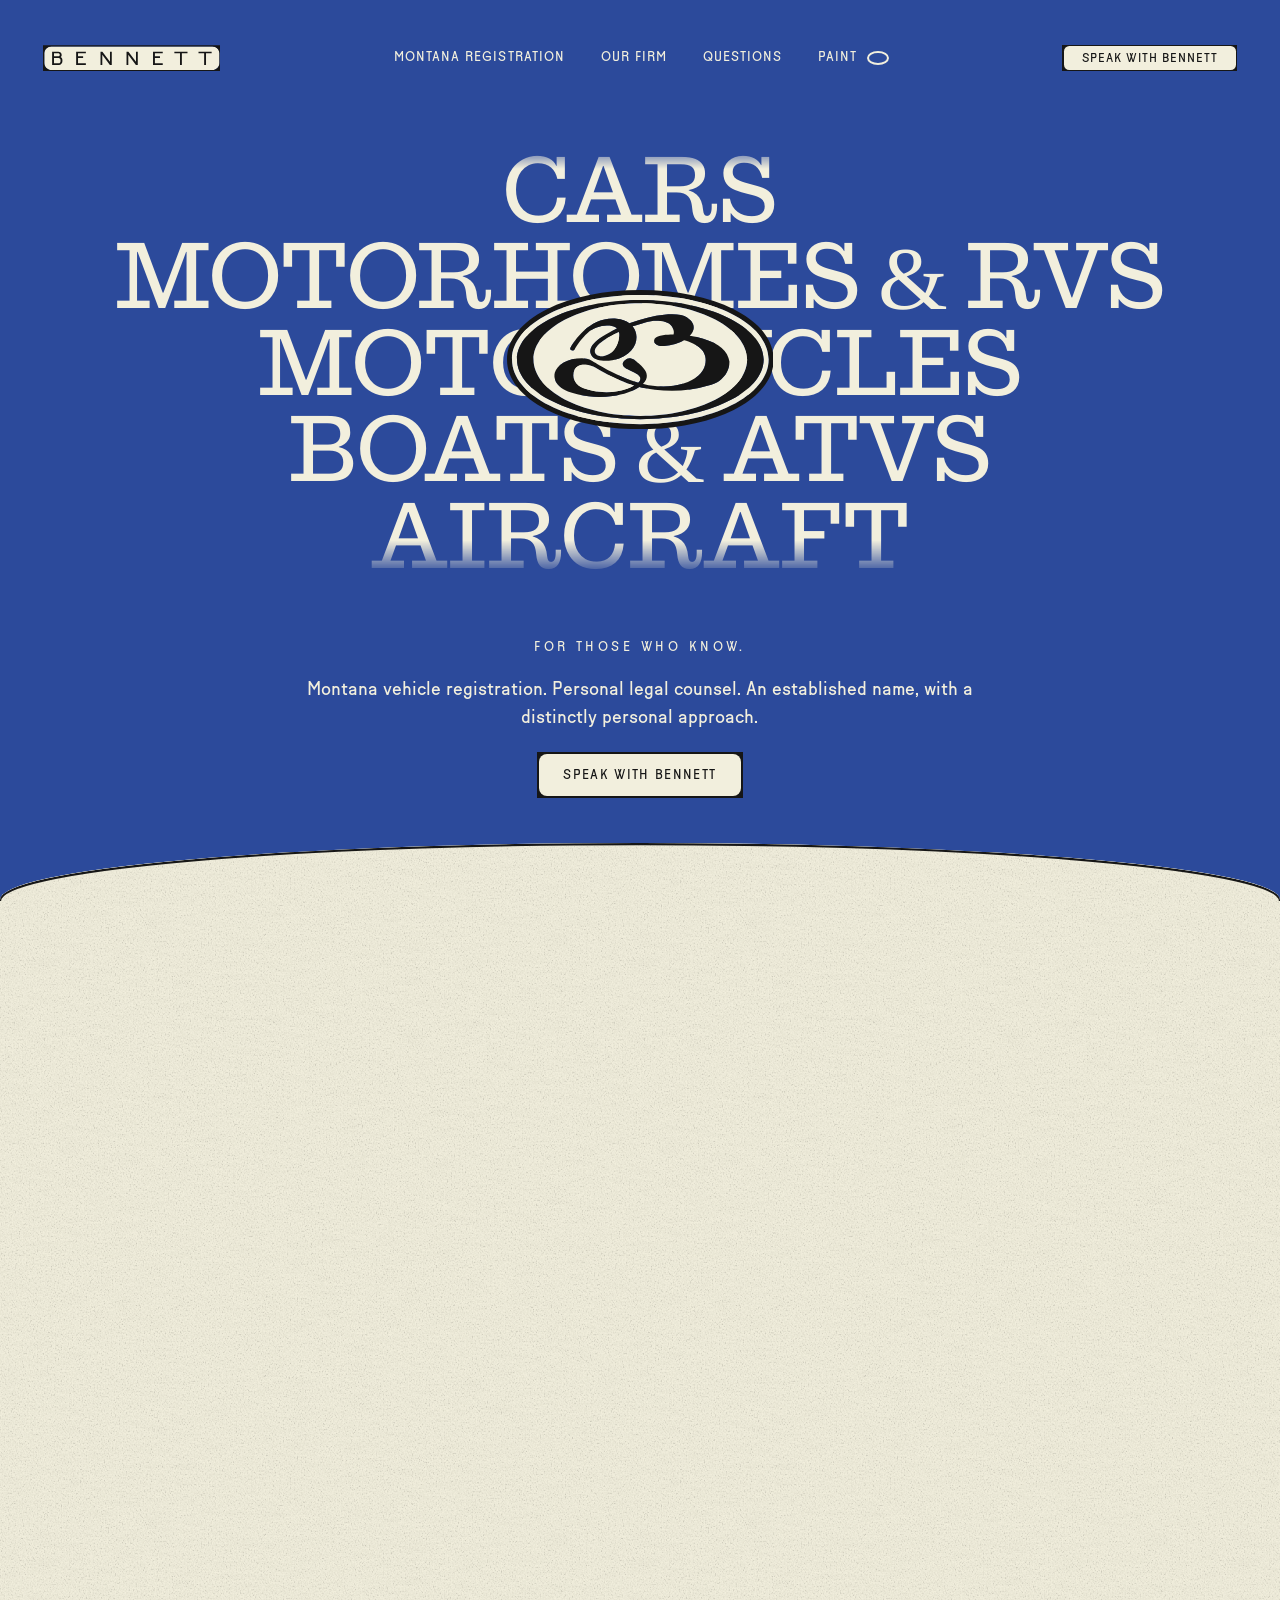
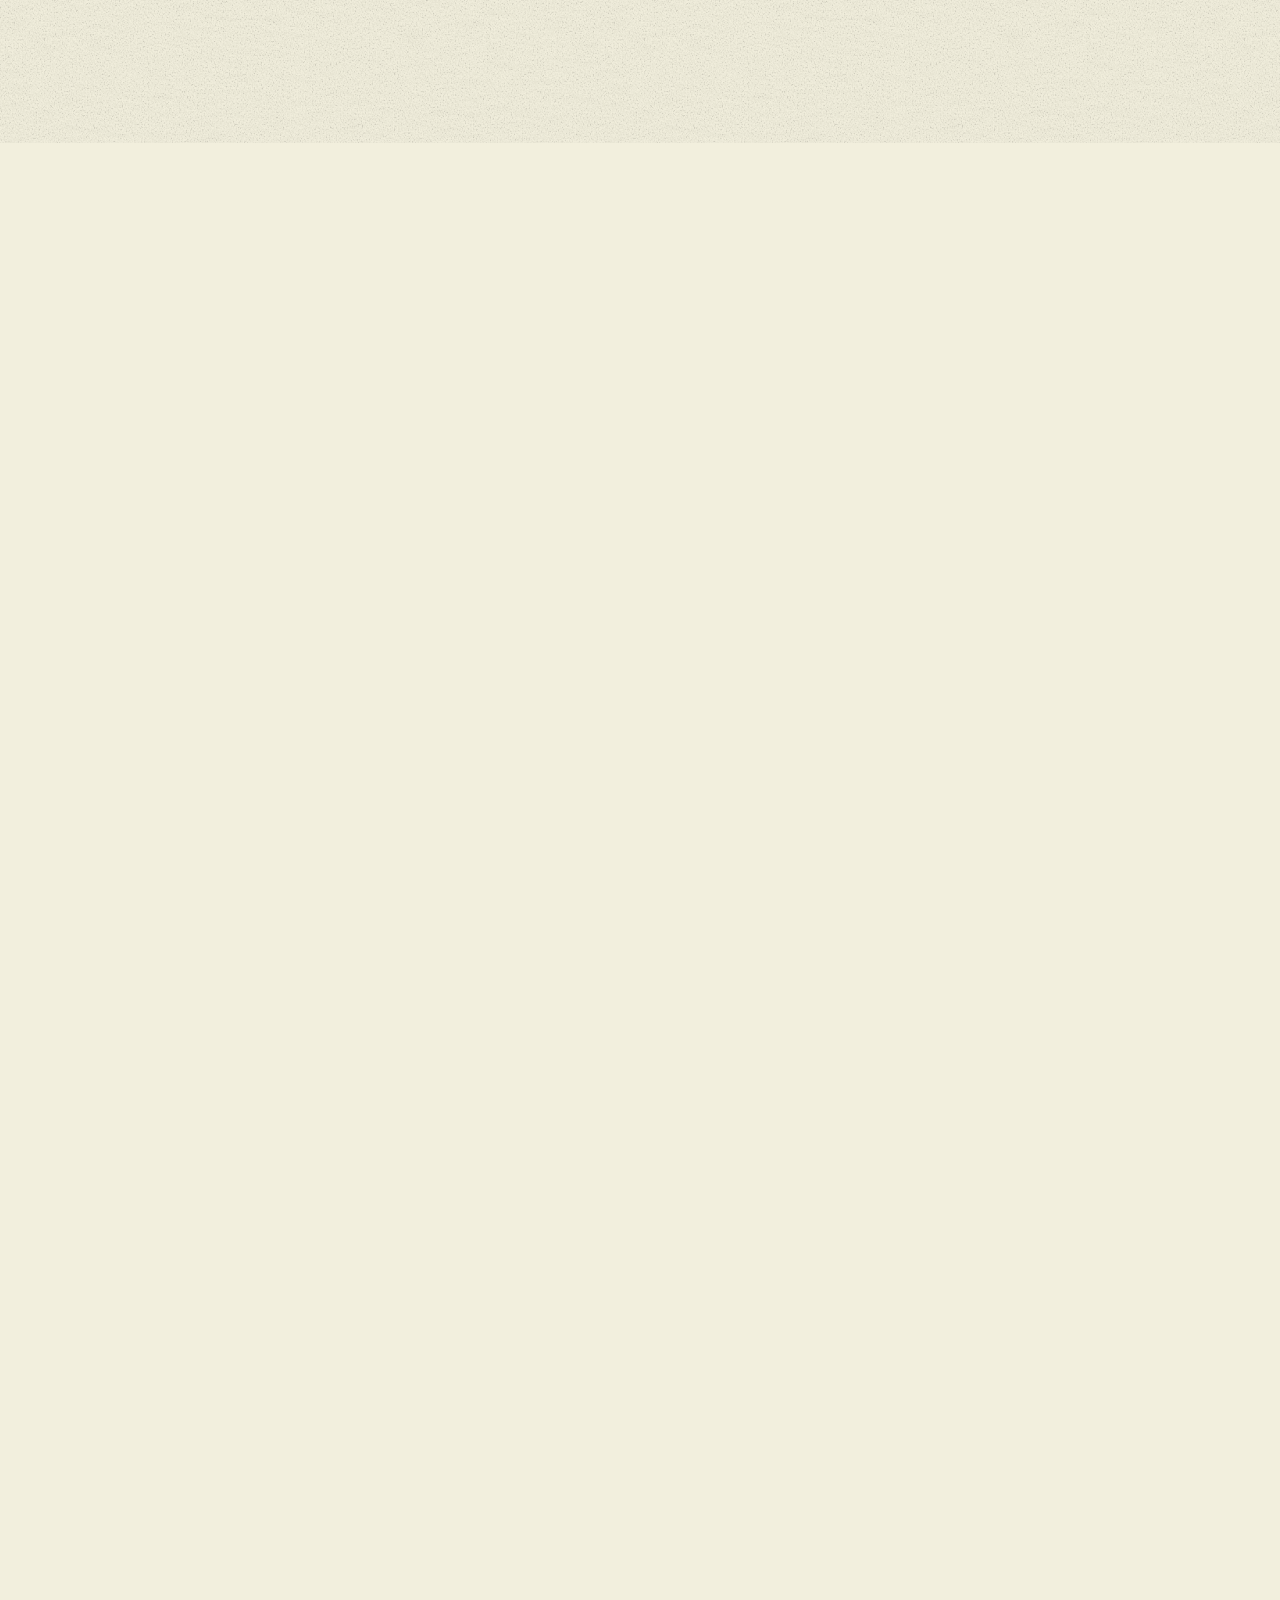
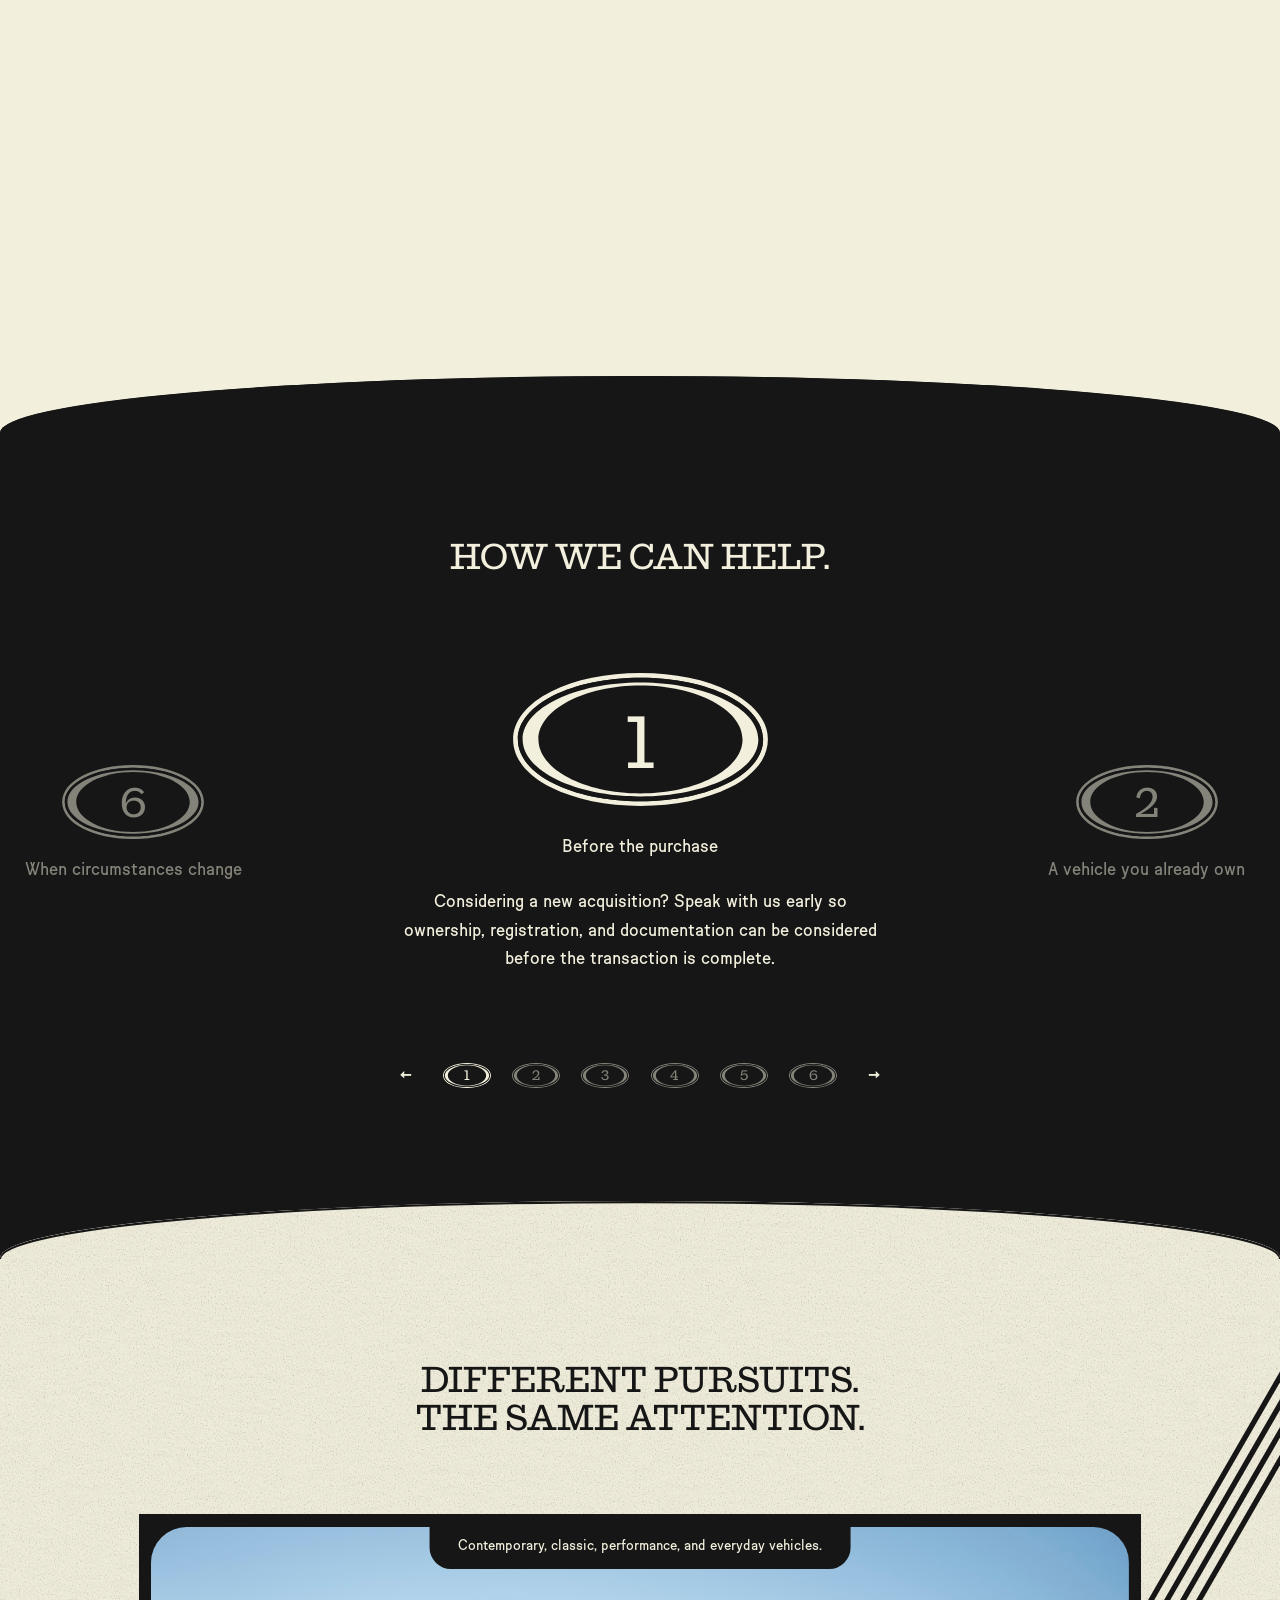
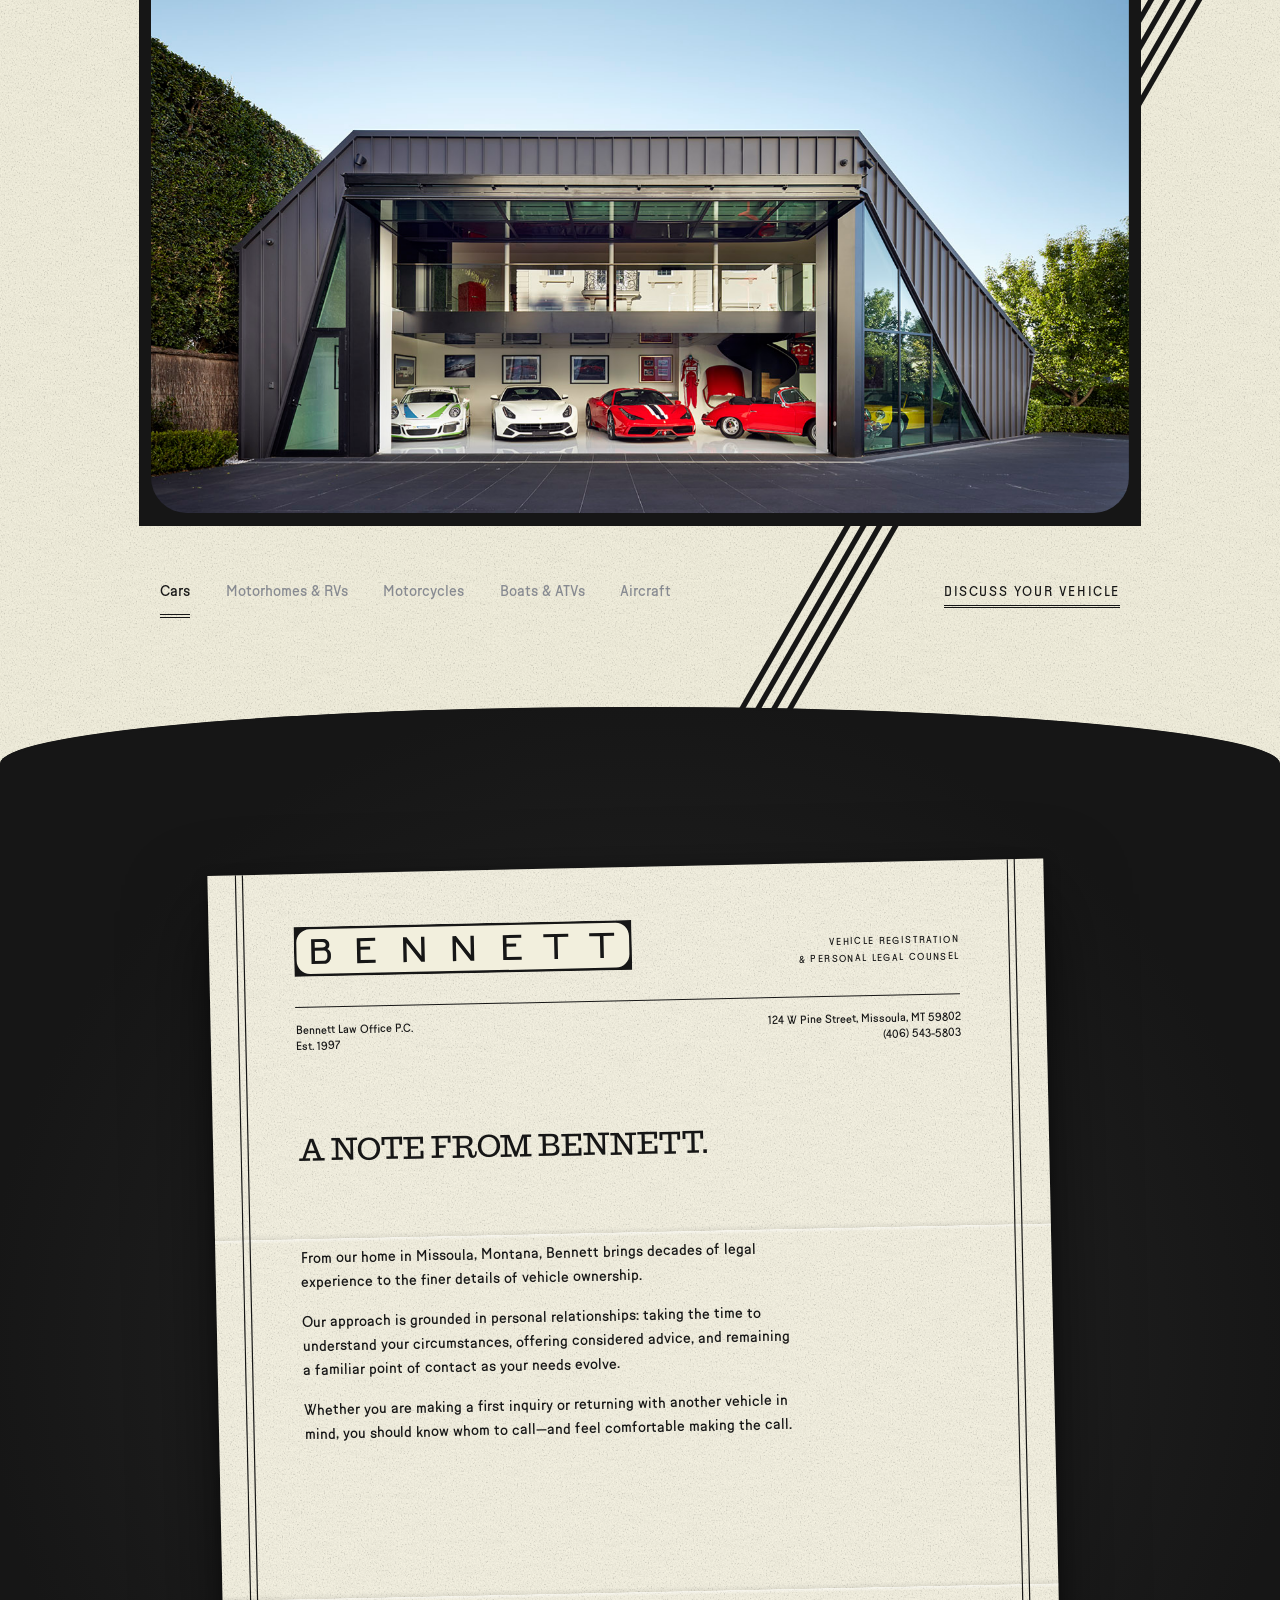
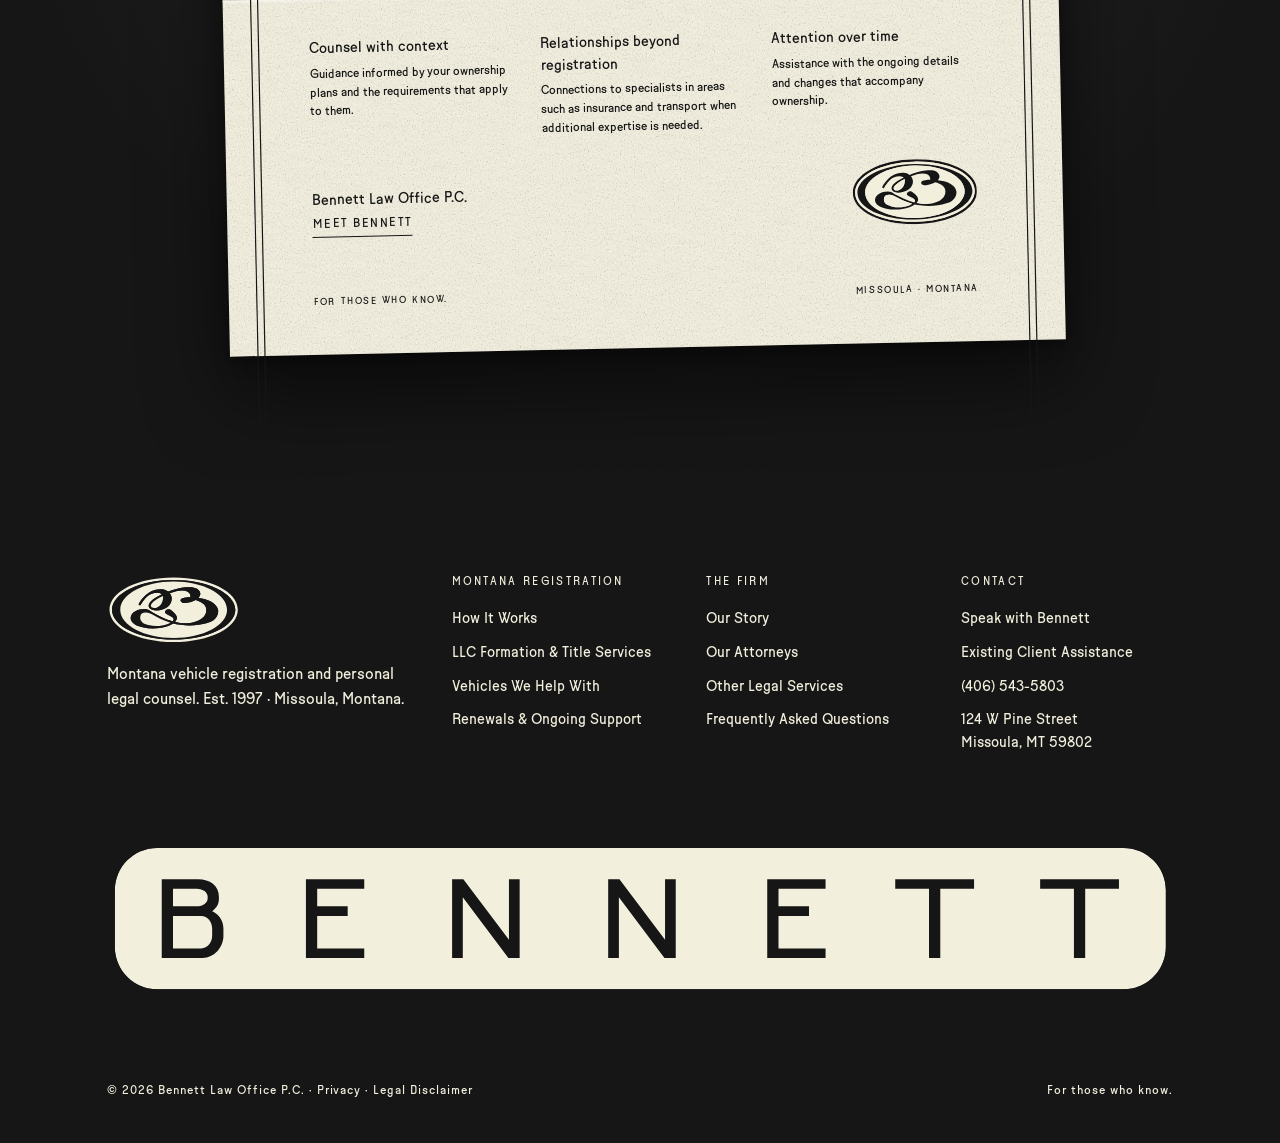
==== commit 8b443266: "Restore black footer on both pages" ====
--- a/index.html
+++ b/index.html
@@ -1,3 +1,3 @@
 <!DOCTYPE html>
 
-<html lang="en"><head><meta charset="utf-8"/><meta content="width=device-width, initial-scale=1" name="viewport"/><meta content="noindex,nofollow" name="robots"/><title>Bennett — For those who know</title><meta content="website" property="og:type"/><meta content="Bennett" property="og:site_name"/><meta content="Bennett — For those who know" property="og:title"/><meta content="Montana vehicle registration. Personal legal counsel. An established name, with a distinctly personal approach." property="og:description"/><meta content="https://swim-lang.github.io/Bennett-Blue-Website/preview/" property="og:url"/><meta content="https://swim-lang.github.io/Bennett-Blue-Website/preview/assets/round-two/bennett-share.png" property="og:image"/><meta content="1200" property="og:image:width"/><meta content="630" property="og:image:height"/><meta content="Bennett wordmark on a deep blue background" property="og:image:alt"/><meta content="summary_large_image" name="twitter:card"/><meta content="Bennett — For those who know" name="twitter:title"/><meta content="Montana vehicle registration and personal legal counsel." name="twitter:description"/><meta content="https://swim-lang.github.io/Bennett-Blue-Website/preview/assets/round-two/bennett-share.png" name="twitter:image"/><meta content="Montana vehicle registration and personal legal counsel. Bennett Law Office, Missoula, Montana." name="description"/><link href="assets/svg/logo.svg" rel="icon" type="image/svg+xml"/><link as="font" crossorigin="" href="assets/fonts/successor-light.otf" rel="preload" type="font/otf"/><link as="font" crossorigin="" href="assets/fonts/malamocco-regular.otf" rel="preload" type="font/otf"/><link href="css/paper.css" rel="stylesheet"/><link href="css/round-two.css?v=opening-autoplay3" rel="stylesheet"/><link href="css/paint.css" rel="stylesheet"/><script src="js/paint.js?v=olive1"></script><script>if(!matchMedia('(prefers-reduced-motion: reduce)').matches&&(!location.hash||location.hash==='#hero')){document.documentElement.classList.add('opening-pending');setTimeout(()=>document.documentElement.classList.remove('opening-pending'),4500);}</script></head><body><a class="skip-link" href="#montana">Skip to content</a><div class="p0 page" id="page"><section class="p1 hero" id="hero"><header class="p2 site-header"><a aria-label="Bennett home" href="#hero"><svg class="p3" height="442" id="_18Y-0__t6kjsu0" version="1.1" viewBox="0 0 3000 442" width="3000" xmlns="http://www.w3.org/2000/svg"><path d="M2978.013,140.967v160.065c0,65.565-53.121,118.73-118.73,118.73H140.717c-65.565,0-118.73-53.165-118.73-118.73v-160.065c0-65.61,53.165-118.73,118.73-118.73h2718.566c65.609,0,118.73,53.12,118.73,118.73Z" fill="#F2EFDD"></path><path d="M0,.25v441.499h3000V.25H0ZM2978.013,301.033c0,65.565-53.121,118.73-118.73,118.73H140.717c-65.565,0-118.73-53.165-118.73-118.73v-160.065c0-65.61,53.165-118.73,118.73-118.73h2718.566c65.609,0,118.73,53.12,118.73,118.73v160.065Z" fill="#161616"></path><g><path d="M559.461,110.168h164.02v26.914h-132.356v49.538h85.741v26.915h-85.741v91.367h132.356v26.914h-164.02V110.168Z" fill="#161616"></path><path d="M970.578,331.816V110.168h31.664l128.239,170.669V110.168h30.081v221.648h-31.664l-128.239-170.67v170.67h-30.081Z" fill="#161616"></path><path d="M1409.559,331.816V110.168h31.664l128.239,170.669V110.168h30.081v221.648h-31.664l-128.239-170.67v170.67h-30.081Z" fill="#161616"></path><path d="M1856.9,110.168h164.019v26.914h-132.356v49.538h85.743v26.915h-85.743v91.367h132.356v26.914h-164.019V110.168Z" fill="#161616"></path><path d="M2311.91,137.082h-94.993v-26.914h221.648v26.914h-94.991v194.734h-31.664v-194.734Z" fill="#161616"></path><path d="M2719.454,137.082h-94.993v-26.914h221.648v26.914h-94.991v194.734h-31.664v-194.734Z" fill="#161616"></path><path d="M153.897,110.168h102.592c32.613,0,58.261,17.063,58.261,49.361v5.066c0,15.832-5.383,25.033-18.683,35.483,21.532,10.765,31.349,28.937,31.349,48.886v20.51c0,32.297-25.648,62.343-58.262,62.343h-115.257V110.168ZM283.086,164.384v-5.066c0-11.961-12.666-22.236-30.713-22.236h-66.811v49.538h66.811c18.047,0,30.713-10.275,30.713-22.236ZM295.752,269.474v-20.51c0-18.365-12.666-35.428-30.714-35.428h-79.477v91.367h79.477c18.048,0,30.714-17.063,30.714-35.428Z" fill="#161616"></path></g></svg></a><nav aria-label="Main navigation" class="p4 desktop-nav"><a class="p5" href="#montana">Montana Registration</a><a class="p6" href="our-firm.html">Our Firm</a><a class="p7" href="#questions">Questions</a></nav><a class="p9 header-cta" href="#contact"><div class="p10"><div class="p11">Speak with Bennett</div></div></a><button aria-controls="mobile-menu" aria-expanded="false" class="menu-toggle">Menu <span aria-hidden="true" class="menu-bars"></span></button></header><div class="p12 billboard"><h1 aria-label="Cars, Motorhomes and RVs, Motorcycles, Boats and ATVs, Aircraft" class="p13 vehicle-list"><span aria-hidden="true" class="vehicle-track"><span class="vehicle-line">Cars</span><span class="vehicle-line">Motorhomes &amp; RVs</span><span class="vehicle-line">Motorcycles</span><span class="vehicle-line">Boats &amp; ATVs</span><span class="vehicle-line">Aircraft</span><span class="vehicle-line">Cars</span><span class="vehicle-line">Motorhomes &amp; RVs</span><span class="vehicle-line">Motorcycles</span><span class="vehicle-line">Boats &amp; ATVs</span><span class="vehicle-line">Aircraft</span></span></h1><div class="p14 hero-seal"><svg class="p15" height="1566" id="_19K-0__qcyb0t0" version="1.1" viewBox="0 0 3000 1566" width="3000" xmlns="http://www.w3.org/2000/svg"><path d="M2550.741,216.745C2273.419,77.203,1900.081.311,1500.002.311S726.581,77.203,449.259,216.745C159.64,362.529,0,563.545,0,782.905s159.64,420.571,449.259,566.35c277.322,139.542,650.665,216.434,1050.744,216.434s773.417-76.892,1050.739-216.434c289.815-145.779,449.259-346.99,449.259-566.35s-159.444-420.376-449.259-566.16ZM1500.002,1509.485c-809.524,0-1443.794-319.089-1443.794-726.581S690.479,56.52,1500.002,56.52s1443.794,319.084,1443.794,726.385-634.27,726.581-1443.794,726.581Z" fill="#161616"></path><path d="M1500.002,56.52C690.479,56.52,56.209,375.603,56.209,782.905s634.27,726.581,1443.794,726.581,1443.794-319.089,1443.794-726.581S2309.526,56.52,1500.002,56.52ZM1500.002,1453.277c-765.031,0-1387.59-300.74-1387.59-670.372S734.971,112.723,1500.002,112.723s1387.585,300.545,1387.585,670.181-622.559,670.372-1387.585,670.372Z" fill="#F2EFDD"></path><path d="M1500.002,112.723C734.971,112.723,112.412,413.268,112.412,782.905s622.559,670.372,1387.59,670.372,1387.585-300.74,1387.585-670.372S2265.029,112.723,1500.002,112.723ZM1500.002,1417.761c-662.572,0-1201.602-284.74-1201.602-634.856S837.43,147.853,1500.002,147.853s1201.407,285.126,1201.407,635.052-538.839,634.856-1201.407,634.856Z" fill="#161616"></path><path d="M1500.002,147.853c-662.572,0-1201.602,285.126-1201.602,635.052s539.03,634.856,1201.602,634.856,1201.407-284.74,1201.407-634.856S2162.57,147.853,1500.002,147.853ZM2387.199,1022.562c-24.981,18.149-69.869,37.079-133.296,55.813-185.011,54.45-389.148,69.673-590.359,43.52-77.869-9.953-136.807-20.297-175.253-30.446-69.869,48.79-176.23,84.897-299.963,101.678-49.957,6.833-100.701,10.149-150.858,10.149-80.99,0-161.007-8.781-235.359-26.344-28.107-6.246-55.427-13.856-81.576-22.637-95.827-32.009-148.519-78.264-172.133-125.491-16.591-33.176-18.539-66.939-10.93-96.408,11.907-46.055,47.423-87.822,100.506-117.682,55.623-31.423,127.049-48.204,206.481-48.204,69.869,1.758,101.482,21.86,149.3,52.302,15.609,10.149,33.562,21.47,55.032,33.567,102.654,57.767,242.587,136.421,427.399,189.89,6.833-6.046,16.591-16.39,18.153-18.539,12.683-24.004,3.707-53.083-22.832-71.818-24.004-17.172-52.697-30.837-80.408-44.106-45.474-21.855-81.38-39.032-87.627-67.72-3.121-14.832,2.54-29.274,16.976-43.325,22.056-20.883,46.255-30.251,71.627-27.325,18.539,1.954,35.911,10.539,51.716,25.176,13.856,10.539,27.516,21.665,40.009,33.372,39.032,36.107,87.822,80.994,89.385,135.64.972,31.027-12.688,60.887-41.962,91.529l-1.558,1.563c21.855,5.07,51.716,11.121,87.622,17.367,126.273,22.637,253.708,15.028,368.66-21.47,139.928-44.497,222.09-116.315,244.145-213.504,15.418-67.72.391-126.073-44.302-173.3-50.939-53.864-132.319-84.506-192.621-101.096-56.795,33.767-138.956,57.571-226.388,65.381-42.348,3.902-76.892-5.465-97.189-26.153-11.125-11.316-16.004-23.223-14.832-35.906,4.488-52.306,118.268-64.208,185.597-66.748,10.344-.195,21.47-.195,33.176,0,7.419-24.59,3.707-51.716-10.735-80.403-23.028-45.474-77.673-70.455-162.37-74.162-48.009-2.149-97.389,3.902-146.179,17.953-43.52,12.493-101.678,29.665-141.682,43.716,20.097,24.786,33.567,53.278,40.004,84.897,20.102,96.408-31.418,219.36-191.253,276.15-126.073,45.474-257.615,33.372-306.014-27.907-15.609-19.711-21.465-41.958-17.367-66.353,8.195-48.595,54.836-101.482,134.854-152.812,48.985-31.613,104.217-61.669,164.133-89.971-4.879-4.879-10.735-9.172-16.981-13.074-22.637-13.465-54.841-19.907-95.045-19.516-80.013.977-158.272,30.251-215.067,80.213-76.892,67.72-127.045,147.147-150.077,188.523-5.46,9.758-20.297,14.832-32.2,10.735-7.023-2.344-12.493-7.223-14.832-13.27-2.149-5.465-1.758-11.125,1.172-16.2,46.25-83.334,220.923-353.046,519.123-327.479,55.818,4.293,105.389,22.246,143.835,51.52,139.147-51.716,276.54-84.501,391.492-95.822,115.729-11.707,208.625-2.339,257.415,30.641,15.028,10.344,27.907,21.269,38.251,32.59,36.888,39.227,46.055,83.529,25.762,127.831-7.419,16.004-18.539,31.814-33.376,47.032,54.45,8.005,104.999,18.735,150.863,31.814,177.593,51.716,279.661,140.71,295.275,257.806l.195,1.949c0,85.287-40.009,159.449-115.533,214.876Z" fill="#F2EFDD"></path><path d="M2502.537,805.737c-15.614-117.096-117.682-206.09-295.275-257.806-45.865-13.079-96.413-23.809-150.863-31.814,14.837-15.218,25.958-31.027,33.376-47.032,20.293-44.302,11.125-88.603-25.762-127.831-10.344-11.321-23.223-22.246-38.251-32.59-48.79-32.981-141.686-42.348-257.415-30.641-114.952,11.321-252.345,44.106-391.492,95.822-38.446-29.274-88.017-47.227-143.835-51.52-298.2-25.567-472.872,244.145-519.123,327.479-2.93,5.074-3.321,10.735-1.172,16.2,2.339,6.046,7.809,10.925,14.832,13.27,11.902,4.098,26.739-.977,32.2-10.735,23.032-41.376,73.185-120.803,150.077-188.523,56.795-49.962,135.054-79.236,215.067-80.213,40.204-.391,72.408,6.051,95.045,19.516,6.246,3.902,12.102,8.195,16.981,13.074-59.915,28.302-115.147,58.357-164.133,89.971-80.018,51.33-126.659,104.217-134.854,152.812-4.098,24.395,1.758,46.641,17.367,66.353,48.399,61.278,179.942,73.38,306.014,27.907,159.835-56.79,211.355-179.742,191.253-276.15-6.437-31.618-19.907-60.111-40.004-84.897,40.004-14.051,98.161-31.223,141.682-43.716,48.79-14.051,98.171-20.102,146.179-17.953,84.696,3.707,139.342,28.688,162.37,74.162,14.442,28.688,18.153,55.813,10.735,80.403-11.707-.195-22.832-.195-33.176,0-67.329,2.54-181.109,14.442-185.597,66.748-1.172,12.683,3.707,24.59,14.832,35.906,20.297,20.688,54.841,30.055,97.189,26.153,87.431-7.809,169.593-31.613,226.388-65.381,60.301,16.591,141.682,47.232,192.621,101.096,44.692,47.227,59.72,105.58,44.302,173.3-22.056,97.189-104.217,169.007-244.145,213.504-114.952,36.497-242.387,44.106-368.66,21.47-35.906-6.246-65.766-12.298-87.622-17.367l1.558-1.563c29.274-30.641,42.934-60.502,41.962-91.529-1.563-54.646-50.353-99.534-89.385-135.64-12.493-11.707-26.153-22.832-40.009-33.372-15.804-14.637-33.176-23.223-51.716-25.176-25.372-2.925-49.571,6.442-71.627,27.325-14.437,14.051-20.097,28.493-16.976,43.325,6.246,28.688,42.153,45.865,87.627,67.72,27.711,13.27,56.404,26.935,80.408,44.106,26.539,18.735,35.516,47.813,22.832,71.818-1.563,2.149-11.321,12.493-18.153,18.539-184.811-53.469-324.744-132.124-427.399-189.89-21.47-12.097-39.423-23.418-55.032-33.567-47.818-30.441-79.431-50.543-149.3-52.302-79.431,0-150.858,16.781-206.481,48.204-53.083,29.86-88.599,71.627-100.506,117.682-7.609,29.469-5.66,63.232,10.93,96.408,23.614,47.227,76.306,93.482,172.133,125.491,26.148,8.781,53.469,16.39,81.576,22.637,74.352,17.563,154.37,26.344,235.359,26.344,50.157,0,100.901-3.316,150.858-10.149,123.733-16.781,230.094-52.888,299.963-101.678,38.446,10.149,97.385,20.493,175.253,30.446,201.211,26.153,405.348,10.93,590.359-43.52,63.427-18.735,108.315-37.665,133.296-55.813,75.524-55.427,115.533-129.589,115.533-214.876l-.195-1.949ZM1259.955,537.587c-13.079,84.31-48.595,144.417-105.389,179.156-18.735,11.321-39.813,19.907-62.646,25.176-30.446,6.833-62.255,1.758-83.138-13.66-4.488-3.316-8.391-7.028-11.511-10.93-8.391-10.735-11.516-23.028-9.172-36.883,6.046-35.716,46.837-79.627,115.143-123.538,46.055-29.469,98.166-57.962,155.347-84.897,4.879,18.153,5.27,40.204,1.367,65.576ZM1350.897,1110.384c-128.998,46.641-278.494,51.911-421.348,14.828-57.185-15.028-98.947-32.395-124.319-51.911-38.446-29.469-57.962-66.743-57.962-110.068,0-54.45,18.344-91.143,54.45-108.705,17.563-8.586,39.618-12.879,65.962-12.879,5.27,0,10.539.191,16.2.581,39.227,2.344,78.455,13.86,113.584,33.181l23.418,13.074c98.947,55.813,233.411,131.342,408.859,185.988-23.028,13.074-49.376,25.176-78.845,35.911Z" fill="#161616"></path><path d="M1259.955,537.587c-13.079,84.31-48.595,144.417-105.389,179.156-18.735,11.321-39.813,19.907-62.646,25.176-30.446,6.833-62.255,1.758-83.138-13.66-4.488-3.316-8.391-7.028-11.511-10.93-8.391-10.735-11.516-23.028-9.172-36.883,6.046-35.716,46.837-79.627,115.143-123.538,46.055-29.469,98.166-57.962,155.347-84.897,4.879,18.153,5.27,40.204,1.367,65.576Z" fill="#F2EFDD"></path><path d="M1429.743,1074.473c-23.028,13.074-49.376,25.176-78.845,35.911-128.998,46.641-278.494,51.911-421.348,14.828-57.185-15.028-98.947-32.395-124.319-51.911-38.446-29.469-57.962-66.743-57.962-110.068,0-54.45,18.344-91.143,54.45-108.705,17.563-8.586,39.618-12.879,65.962-12.879,5.27,0,10.539.191,16.2.581,39.227,2.344,78.455,13.86,113.584,33.181l23.418,13.074c98.947,55.813,233.411,131.342,408.859,185.988Z" fill="#F2EFDD"></path></svg></div><button aria-label="Pause vehicle animation" aria-pressed="false" class="motion-toggle">Ⅱ</button></div><div class="p16 hero-below"><div class="p17">For those who know.</div><div class="p18">Montana vehicle registration. Personal legal counsel. An established name, with a distinctly personal approach.</div><a class="p19 hero-cta" href="#contact"><div class="p20"><div class="p21">Speak with Bennett</div></div></a></div></section><section class="p22 montana" id="montana"><h2 class="p23 adv-title reveal-left">A Montana advantage.</h2><h2 class="p24 company-title reveal-right">In good company.</h2><div class="p25 adv-intro reveal-left">Montana’s lack of a general sales tax makes it a compelling place to explore vehicle ownership. Whether a Montana LLC is appropriate for you deserves a closer look.</div><a class="p27 adv-link reveal-left" href="#questions"><div class="p28">Understand the Montana approach</div></a><div aria-label="Bennett office at 124 W Pine Street" class="p30 office reveal-right" role="img"></div><div class="p31 company-body reveal-right">We consider your circumstances, explain the relevant requirements, and help you understand the next steps. When the arrangement is right, we attend to the entity formation, title work, and registration.</div><a class="p32 company-cta reveal-right" href="#contact"><div class="p33"><div class="p34">Speak with Bennett</div></div></a><div class="p35 company-address reveal-right">124 W Pine Street, Missoula · (406) 543-5803</div><svg class="p36 center-stripes" height="1340" preserveaspectratio="none" viewBox="0 0 28 1340" width="28" xmlns="http://www.w3.org/2000/svg"><g><rect fill="#161616" height="1340" width="4" x="0" y="0"></rect><rect fill="#161616" height="1340" width="4" x="8" y="0"></rect><rect fill="#161616" height="1340" width="4" x="16" y="0"></rect><rect fill="#161616" height="1340" width="4" x="24" y="0"></rect></g></svg></section><section class="p37 situations" id="situations"><div class="p38 situations-heading"><h2 class="p39">Whatever brings you here, begin with a conversation.</h2><div class="p40">A forthcoming purchase. A financing question. A change in plans. Good advice starts with the particulars.</div></div><div aria-label="Six ways Bennett can help. Scroll horizontally or use arrow keys." class="p41 cards-track" tabindex="0"><article class="p42 situation-card" id="situation-0"><div class="p43"><h3 class="p44">Before the purchase</h3><div class="p45">Considering a new acquisition? Speak with us early so ownership, registration, and documentation can be considered before the transaction is complete.</div></div><svg class="p46" height="280" viewBox="0 0 10 280" width="10" xmlns="http://www.w3.org/2000/svg"><path d="M1 0V280 M9 0V280" fill="#000000" stroke="#161616" stroke-width="1.5"></path></svg></article><article class="p47 situation-card" id="situation-1"><div class="p48"><h3 class="p49">A vehicle you already own</h3><div class="p50">You do not have to be buying something new to explore Montana registration. We can review your current ownership and advise on the available next steps.</div></div><svg class="p51" height="280" viewBox="0 0 10 280" width="10" xmlns="http://www.w3.org/2000/svg"><path d="M1 0V280 M9 0V280" fill="#000000" stroke="#F2EFDD" stroke-width="1.5"></path></svg></article><article class="p52 situation-card" id="situation-2"><div class="p53"><h3 class="p54">Financing to account for</h3><div class="p55">A financed vehicle brings additional requirements. We help you understand the lender permissions and documentation involved in ownership through an LLC.</div></div><svg class="p56" height="280" viewBox="0 0 10 280" width="10" xmlns="http://www.w3.org/2000/svg"><path d="M1 0V280 M9 0V280" fill="#000000" stroke="#161616" stroke-width="1.5"></path></svg></article><article class="p57 situation-card" id="situation-3"><div class="p58"><h3 class="p59">Another vehicle in mind</h3><div class="p60">When you add a vehicle, we can review how it fits within your existing arrangement and help with the associated title and registration work.</div></div><svg class="p61" height="280" viewBox="0 0 10 280" width="10" xmlns="http://www.w3.org/2000/svg"><path d="M1 0V280 M9 0V280" fill="#000000" stroke="#F2EFDD" stroke-width="1.5"></path></svg></article><article class="p62 situation-card" id="situation-4"><div class="p63"><h3 class="p64">The details that come around again</h3><div class="p65">Registration renewals and ongoing LLC requirements deserve consistent attention. We help you keep up with the obligations associated with your arrangement.</div></div><svg class="p66" height="280" viewBox="0 0 10 280" width="10" xmlns="http://www.w3.org/2000/svg"><path d="M1 0V280 M9 0V280" fill="#000000" stroke="#161616" stroke-width="1.5"></path></svg></article><article class="p67 situation-card" id="situation-5"><div class="p68"><h3 class="p69">When circumstances change</h3><div class="p70">A move, a sale, or a different approach to ownership may call for changes. We can assist with registration transitions and winding up an entity when it is no longer needed.</div></div><svg class="p71" height="280" viewBox="0 0 10 280" width="10" xmlns="http://www.w3.org/2000/svg"><path d="M1 0V280 M9 0V280" fill="#000000" stroke="#F2EFDD" stroke-width="1.5"></path></svg></article></div><div class="p72 cards-indicator"><div class="p73"><div class="p74 cards-progress"></div></div><button aria-label="Next situation" class="p75 next-card">Scroll</button></div></section><section class="p76 vehicles" id="vehicles"><h2 class="p77 gallery-heading"><div class="p78">Different pursuits.</div><div class="p79">The same attention.</div></h2><div class="p80 gallery-intro">The car you have been looking for. The motorhome for what comes next. The motorcycle you make time to ride.</div><button aria-label="Enlarge Cars photograph" class="p81 gallery-photo" id="vehicle-panel" role="tabpanel" type="button"><div aria-label="Modern private garage by Architects Ink" class="p82 gallery-image" role="img"></div></button><div aria-live="polite" class="p83 gallery-tooltip"><div class="p84">Cars</div><div class="p85">Contemporary, classic, performance, and everyday vehicles.</div></div><div class="p86 gallery-switcher"><div aria-label="Vehicle categories" class="p87 vehicle-tabs" role="tablist"><button aria-controls="vehicle-panel" aria-selected="true" class="p88" data-vehicle="0" role="tab" tabindex="0" type="button"><div class="p89">Cars</div></button><button aria-controls="vehicle-panel" aria-selected="false" class="p90" data-vehicle="1" role="tab" tabindex="-1" type="button"><div class="p91">Motorhomes &amp; RVs</div></button><button aria-controls="vehicle-panel" aria-selected="false" class="p92" data-vehicle="2" role="tab" tabindex="-1" type="button"><div class="p93">Motorcycles</div></button><button aria-controls="vehicle-panel" aria-selected="false" class="p94" data-vehicle="3" role="tab" tabindex="-1" type="button"><div class="p95">Boats &amp; ATVs</div></button><button aria-controls="vehicle-panel" aria-selected="false" class="p96" data-vehicle="4" role="tab" tabindex="-1" type="button"><div class="p97">Aircraft</div></button></div><a class="p98" href="#contact"><div class="p99">Discuss your vehicle</div></a></div></section><section class="p100 firm" id="firm"><div class="p101 letter-sheet"><div class="p102 fold-one"></div><div class="p103 fold-two"></div><svg class="p104 rule-left" height="1216" viewBox="0 0 10 1216" width="10" xmlns="http://www.w3.org/2000/svg"><path d="M1 0V1216 M8 0V1216" fill="#000000" stroke="#161616" stroke-width="1.2"></path></svg><svg class="p105 rule-right" height="1216" viewBox="0 0 10 1216" width="10" xmlns="http://www.w3.org/2000/svg"><path d="M1 0V1216 M8 0V1216" fill="#000000" stroke="#161616" stroke-width="1.2"></path></svg><div class="p106 letter-lockup"><svg class="p107" height="442" id="_1ND-0__t6kjsu0" version="1.1" viewBox="0 0 3000 442" width="3000" xmlns="http://www.w3.org/2000/svg"><path d="M2978.013,140.967v160.065c0,65.565-53.121,118.73-118.73,118.73H140.717c-65.565,0-118.73-53.165-118.73-118.73v-160.065c0-65.61,53.165-118.73,118.73-118.73h2718.566c65.609,0,118.73,53.12,118.73,118.73Z" fill="#F2EFDD"></path><path d="M0,.25v441.499h3000V.25H0ZM2978.013,301.033c0,65.565-53.121,118.73-118.73,118.73H140.717c-65.565,0-118.73-53.165-118.73-118.73v-160.065c0-65.61,53.165-118.73,118.73-118.73h2718.566c65.609,0,118.73,53.12,118.73,118.73v160.065Z" fill="#161616"></path><g><path d="M559.461,110.168h164.02v26.914h-132.356v49.538h85.741v26.915h-85.741v91.367h132.356v26.914h-164.02V110.168Z" fill="#161616"></path><path d="M970.578,331.816V110.168h31.664l128.239,170.669V110.168h30.081v221.648h-31.664l-128.239-170.67v170.67h-30.081Z" fill="#161616"></path><path d="M1409.559,331.816V110.168h31.664l128.239,170.669V110.168h30.081v221.648h-31.664l-128.239-170.67v170.67h-30.081Z" fill="#161616"></path><path d="M1856.9,110.168h164.019v26.914h-132.356v49.538h85.743v26.915h-85.743v91.367h132.356v26.914h-164.019V110.168Z" fill="#161616"></path><path d="M2311.91,137.082h-94.993v-26.914h221.648v26.914h-94.991v194.734h-31.664v-194.734Z" fill="#161616"></path><path d="M2719.454,137.082h-94.993v-26.914h221.648v26.914h-94.991v194.734h-31.664v-194.734Z" fill="#161616"></path><path d="M153.897,110.168h102.592c32.613,0,58.261,17.063,58.261,49.361v5.066c0,15.832-5.383,25.033-18.683,35.483,21.532,10.765,31.349,28.937,31.349,48.886v20.51c0,32.297-25.648,62.343-58.262,62.343h-115.257V110.168ZM283.086,164.384v-5.066c0-11.961-12.666-22.236-30.713-22.236h-66.811v49.538h66.811c18.047,0,30.713-10.275,30.713-22.236ZM295.752,269.474v-20.51c0-18.365-12.666-35.428-30.714-35.428h-79.477v91.367h79.477c18.048,0,30.714-17.063,30.714-35.428Z" fill="#161616"></path></g></svg><div class="p108"><div class="p109">Vehicle Registration</div><div class="p110">&amp; Personal Legal Counsel</div></div></div><div class="p111 sender"><div class="p112">Bennett Law Office P.C.<br/>Est. 1997</div><div class="p113">124 W Pine Street, Missoula, MT 59802<br/>(406) 543-5803</div></div><h2 class="p114 letter-subject">A note from Bennett.</h2><div class="p115 letter-body"><div class="p116">From our home in Missoula, Montana, Bennett brings decades of legal experience to the finer details of vehicle ownership.</div><div class="p117">Our approach is grounded in personal relationships: taking the time to understand your circumstances, offering considered advice, and remaining a familiar point of contact as your needs evolve.</div><div class="p118">Whether you are making a first inquiry or returning with another vehicle in mind, you should know whom to call—and feel comfortable making the call.</div></div><div class="p119 letter-pillars"><div class="p120"><div class="p121">Counsel with context</div><div class="p122">Guidance informed by your ownership plans and the requirements that apply to them.</div></div><div class="p123"><div class="p124">Relationships beyond registration</div><div class="p125">Connections to specialists in areas such as insurance and transport when additional expertise is needed.</div></div><div class="p126"><div class="p127">Attention over time</div><div class="p128">Assistance with the ongoing details and changes that accompany ownership.</div></div></div><div class="p129 letter-signoff"><div class="p130">Bennett Law Office P.C.</div><a class="p131" href="our-firm.html"><div class="p132">Meet Bennett</div></a></div><div class="p133 letter-seal"><svg class="p134" height="1566" id="_1MF-0__qcyb0t0" version="1.1" viewBox="0 0 3000 1566" width="3000" xmlns="http://www.w3.org/2000/svg"><path d="M2550.741,216.745C2273.419,77.203,1900.081.311,1500.002.311S726.581,77.203,449.259,216.745C159.64,362.529,0,563.545,0,782.905s159.64,420.571,449.259,566.35c277.322,139.542,650.665,216.434,1050.744,216.434s773.417-76.892,1050.739-216.434c289.815-145.779,449.259-346.99,449.259-566.35s-159.444-420.376-449.259-566.16ZM1500.002,1509.485c-809.524,0-1443.794-319.089-1443.794-726.581S690.479,56.52,1500.002,56.52s1443.794,319.084,1443.794,726.385-634.27,726.581-1443.794,726.581Z" fill="#161616"></path><path d="M1500.002,56.52C690.479,56.52,56.209,375.603,56.209,782.905s634.27,726.581,1443.794,726.581,1443.794-319.089,1443.794-726.581S2309.526,56.52,1500.002,56.52ZM1500.002,1453.277c-765.031,0-1387.59-300.74-1387.59-670.372S734.971,112.723,1500.002,112.723s1387.585,300.545,1387.585,670.181-622.559,670.372-1387.585,670.372Z" fill="#F2EFDD"></path><path d="M1500.002,112.723C734.971,112.723,112.412,413.268,112.412,782.905s622.559,670.372,1387.59,670.372,1387.585-300.74,1387.585-670.372S2265.029,112.723,1500.002,112.723ZM1500.002,1417.761c-662.572,0-1201.602-284.74-1201.602-634.856S837.43,147.853,1500.002,147.853s1201.407,285.126,1201.407,635.052-538.839,634.856-1201.407,634.856Z" fill="#161616"></path><path d="M1500.002,147.853c-662.572,0-1201.602,285.126-1201.602,635.052s539.03,634.856,1201.602,634.856,1201.407-284.74,1201.407-634.856S2162.57,147.853,1500.002,147.853ZM2387.199,1022.562c-24.981,18.149-69.869,37.079-133.296,55.813-185.011,54.45-389.148,69.673-590.359,43.52-77.869-9.953-136.807-20.297-175.253-30.446-69.869,48.79-176.23,84.897-299.963,101.678-49.957,6.833-100.701,10.149-150.858,10.149-80.99,0-161.007-8.781-235.359-26.344-28.107-6.246-55.427-13.856-81.576-22.637-95.827-32.009-148.519-78.264-172.133-125.491-16.591-33.176-18.539-66.939-10.93-96.408,11.907-46.055,47.423-87.822,100.506-117.682,55.623-31.423,127.049-48.204,206.481-48.204,69.869,1.758,101.482,21.86,149.3,52.302,15.609,10.149,33.562,21.47,55.032,33.567,102.654,57.767,242.587,136.421,427.399,189.89,6.833-6.046,16.591-16.39,18.153-18.539,12.683-24.004,3.707-53.083-22.832-71.818-24.004-17.172-52.697-30.837-80.408-44.106-45.474-21.855-81.38-39.032-87.627-67.72-3.121-14.832,2.54-29.274,16.976-43.325,22.056-20.883,46.255-30.251,71.627-27.325,18.539,1.954,35.911,10.539,51.716,25.176,13.856,10.539,27.516,21.665,40.009,33.372,39.032,36.107,87.822,80.994,89.385,135.64.972,31.027-12.688,60.887-41.962,91.529l-1.558,1.563c21.855,5.07,51.716,11.121,87.622,17.367,126.273,22.637,253.708,15.028,368.66-21.47,139.928-44.497,222.09-116.315,244.145-213.504,15.418-67.72.391-126.073-44.302-173.3-50.939-53.864-132.319-84.506-192.621-101.096-56.795,33.767-138.956,57.571-226.388,65.381-42.348,3.902-76.892-5.465-97.189-26.153-11.125-11.316-16.004-23.223-14.832-35.906,4.488-52.306,118.268-64.208,185.597-66.748,10.344-.195,21.47-.195,33.176,0,7.419-24.59,3.707-51.716-10.735-80.403-23.028-45.474-77.673-70.455-162.37-74.162-48.009-2.149-97.389,3.902-146.179,17.953-43.52,12.493-101.678,29.665-141.682,43.716,20.097,24.786,33.567,53.278,40.004,84.897,20.102,96.408-31.418,219.36-191.253,276.15-126.073,45.474-257.615,33.372-306.014-27.907-15.609-19.711-21.465-41.958-17.367-66.353,8.195-48.595,54.836-101.482,134.854-152.812,48.985-31.613,104.217-61.669,164.133-89.971-4.879-4.879-10.735-9.172-16.981-13.074-22.637-13.465-54.841-19.907-95.045-19.516-80.013.977-158.272,30.251-215.067,80.213-76.892,67.72-127.045,147.147-150.077,188.523-5.46,9.758-20.297,14.832-32.2,10.735-7.023-2.344-12.493-7.223-14.832-13.27-2.149-5.465-1.758-11.125,1.172-16.2,46.25-83.334,220.923-353.046,519.123-327.479,55.818,4.293,105.389,22.246,143.835,51.52,139.147-51.716,276.54-84.501,391.492-95.822,115.729-11.707,208.625-2.339,257.415,30.641,15.028,10.344,27.907,21.269,38.251,32.59,36.888,39.227,46.055,83.529,25.762,127.831-7.419,16.004-18.539,31.814-33.376,47.032,54.45,8.005,104.999,18.735,150.863,31.814,177.593,51.716,279.661,140.71,295.275,257.806l.195,1.949c0,85.287-40.009,159.449-115.533,214.876Z" fill="#F2EFDD"></path><path d="M2502.537,805.737c-15.614-117.096-117.682-206.09-295.275-257.806-45.865-13.079-96.413-23.809-150.863-31.814,14.837-15.218,25.958-31.027,33.376-47.032,20.293-44.302,11.125-88.603-25.762-127.831-10.344-11.321-23.223-22.246-38.251-32.59-48.79-32.981-141.686-42.348-257.415-30.641-114.952,11.321-252.345,44.106-391.492,95.822-38.446-29.274-88.017-47.227-143.835-51.52-298.2-25.567-472.872,244.145-519.123,327.479-2.93,5.074-3.321,10.735-1.172,16.2,2.339,6.046,7.809,10.925,14.832,13.27,11.902,4.098,26.739-.977,32.2-10.735,23.032-41.376,73.185-120.803,150.077-188.523,56.795-49.962,135.054-79.236,215.067-80.213,40.204-.391,72.408,6.051,95.045,19.516,6.246,3.902,12.102,8.195,16.981,13.074-59.915,28.302-115.147,58.357-164.133,89.971-80.018,51.33-126.659,104.217-134.854,152.812-4.098,24.395,1.758,46.641,17.367,66.353,48.399,61.278,179.942,73.38,306.014,27.907,159.835-56.79,211.355-179.742,191.253-276.15-6.437-31.618-19.907-60.111-40.004-84.897,40.004-14.051,98.161-31.223,141.682-43.716,48.79-14.051,98.171-20.102,146.179-17.953,84.696,3.707,139.342,28.688,162.37,74.162,14.442,28.688,18.153,55.813,10.735,80.403-11.707-.195-22.832-.195-33.176,0-67.329,2.54-181.109,14.442-185.597,66.748-1.172,12.683,3.707,24.59,14.832,35.906,20.297,20.688,54.841,30.055,97.189,26.153,87.431-7.809,169.593-31.613,226.388-65.381,60.301,16.591,141.682,47.232,192.621,101.096,44.692,47.227,59.72,105.58,44.302,173.3-22.056,97.189-104.217,169.007-244.145,213.504-114.952,36.497-242.387,44.106-368.66,21.47-35.906-6.246-65.766-12.298-87.622-17.367l1.558-1.563c29.274-30.641,42.934-60.502,41.962-91.529-1.563-54.646-50.353-99.534-89.385-135.64-12.493-11.707-26.153-22.832-40.009-33.372-15.804-14.637-33.176-23.223-51.716-25.176-25.372-2.925-49.571,6.442-71.627,27.325-14.437,14.051-20.097,28.493-16.976,43.325,6.246,28.688,42.153,45.865,87.627,67.72,27.711,13.27,56.404,26.935,80.408,44.106,26.539,18.735,35.516,47.813,22.832,71.818-1.563,2.149-11.321,12.493-18.153,18.539-184.811-53.469-324.744-132.124-427.399-189.89-21.47-12.097-39.423-23.418-55.032-33.567-47.818-30.441-79.431-50.543-149.3-52.302-79.431,0-150.858,16.781-206.481,48.204-53.083,29.86-88.599,71.627-100.506,117.682-7.609,29.469-5.66,63.232,10.93,96.408,23.614,47.227,76.306,93.482,172.133,125.491,26.148,8.781,53.469,16.39,81.576,22.637,74.352,17.563,154.37,26.344,235.359,26.344,50.157,0,100.901-3.316,150.858-10.149,123.733-16.781,230.094-52.888,299.963-101.678,38.446,10.149,97.385,20.493,175.253,30.446,201.211,26.153,405.348,10.93,590.359-43.52,63.427-18.735,108.315-37.665,133.296-55.813,75.524-55.427,115.533-129.589,115.533-214.876l-.195-1.949ZM1259.955,537.587c-13.079,84.31-48.595,144.417-105.389,179.156-18.735,11.321-39.813,19.907-62.646,25.176-30.446,6.833-62.255,1.758-83.138-13.66-4.488-3.316-8.391-7.028-11.511-10.93-8.391-10.735-11.516-23.028-9.172-36.883,6.046-35.716,46.837-79.627,115.143-123.538,46.055-29.469,98.166-57.962,155.347-84.897,4.879,18.153,5.27,40.204,1.367,65.576ZM1350.897,1110.384c-128.998,46.641-278.494,51.911-421.348,14.828-57.185-15.028-98.947-32.395-124.319-51.911-38.446-29.469-57.962-66.743-57.962-110.068,0-54.45,18.344-91.143,54.45-108.705,17.563-8.586,39.618-12.879,65.962-12.879,5.27,0,10.539.191,16.2.581,39.227,2.344,78.455,13.86,113.584,33.181l23.418,13.074c98.947,55.813,233.411,131.342,408.859,185.988-23.028,13.074-49.376,25.176-78.845,35.911Z" fill="#161616"></path><path d="M1259.955,537.587c-13.079,84.31-48.595,144.417-105.389,179.156-18.735,11.321-39.813,19.907-62.646,25.176-30.446,6.833-62.255,1.758-83.138-13.66-4.488-3.316-8.391-7.028-11.511-10.93-8.391-10.735-11.516-23.028-9.172-36.883,6.046-35.716,46.837-79.627,115.143-123.538,46.055-29.469,98.166-57.962,155.347-84.897,4.879,18.153,5.27,40.204,1.367,65.576Z" fill="#F2EFDD"></path><path d="M1429.743,1074.473c-23.028,13.074-49.376,25.176-78.845,35.911-128.998,46.641-278.494,51.911-421.348,14.828-57.185-15.028-98.947-32.395-124.319-51.911-38.446-29.469-57.962-66.743-57.962-110.068,0-54.45,18.344-91.143,54.45-108.705,17.563-8.586,39.618-12.879,65.962-12.879,5.27,0,10.539.191,16.2.581,39.227,2.344,78.455,13.86,113.584,33.181l23.418,13.074c98.947,55.813,233.411,131.342,408.859,185.988Z" fill="#F2EFDD"></path></svg></div><div class="p135 letter-footer"><div class="p136">For those who know.</div><div class="p137">Missoula · Montana</div></div></div></section><footer class="p138 contact" id="contact"><div class="p139 footer-columns"><div class="p140"><svg class="p141" height="1566" id="_1D4-0__qcyb0t0" version="1.1" viewBox="0 0 3000 1566" width="3000" xmlns="http://www.w3.org/2000/svg"><path d="M2550.741,216.745C2273.419,77.203,1900.081.311,1500.002.311S726.581,77.203,449.259,216.745C159.64,362.529,0,563.545,0,782.905s159.64,420.571,449.259,566.35c277.322,139.542,650.665,216.434,1050.744,216.434s773.417-76.892,1050.739-216.434c289.815-145.779,449.259-346.99,449.259-566.35s-159.444-420.376-449.259-566.16ZM1500.002,1509.485c-809.524,0-1443.794-319.089-1443.794-726.581S690.479,56.52,1500.002,56.52s1443.794,319.084,1443.794,726.385-634.27,726.581-1443.794,726.581Z" fill="#161616"></path><path d="M1500.002,56.52C690.479,56.52,56.209,375.603,56.209,782.905s634.27,726.581,1443.794,726.581,1443.794-319.089,1443.794-726.581S2309.526,56.52,1500.002,56.52ZM1500.002,1453.277c-765.031,0-1387.59-300.74-1387.59-670.372S734.971,112.723,1500.002,112.723s1387.585,300.545,1387.585,670.181-622.559,670.372-1387.585,670.372Z" fill="#F2EFDD"></path><path d="M1500.002,112.723C734.971,112.723,112.412,413.268,112.412,782.905s622.559,670.372,1387.59,670.372,1387.585-300.74,1387.585-670.372S2265.029,112.723,1500.002,112.723ZM1500.002,1417.761c-662.572,0-1201.602-284.74-1201.602-634.856S837.43,147.853,1500.002,147.853s1201.407,285.126,1201.407,635.052-538.839,634.856-1201.407,634.856Z" fill="#161616"></path><path d="M1500.002,147.853c-662.572,0-1201.602,285.126-1201.602,635.052s539.03,634.856,1201.602,634.856,1201.407-284.74,1201.407-634.856S2162.57,147.853,1500.002,147.853ZM2387.199,1022.562c-24.981,18.149-69.869,37.079-133.296,55.813-185.011,54.45-389.148,69.673-590.359,43.52-77.869-9.953-136.807-20.297-175.253-30.446-69.869,48.79-176.23,84.897-299.963,101.678-49.957,6.833-100.701,10.149-150.858,10.149-80.99,0-161.007-8.781-235.359-26.344-28.107-6.246-55.427-13.856-81.576-22.637-95.827-32.009-148.519-78.264-172.133-125.491-16.591-33.176-18.539-66.939-10.93-96.408,11.907-46.055,47.423-87.822,100.506-117.682,55.623-31.423,127.049-48.204,206.481-48.204,69.869,1.758,101.482,21.86,149.3,52.302,15.609,10.149,33.562,21.47,55.032,33.567,102.654,57.767,242.587,136.421,427.399,189.89,6.833-6.046,16.591-16.39,18.153-18.539,12.683-24.004,3.707-53.083-22.832-71.818-24.004-17.172-52.697-30.837-80.408-44.106-45.474-21.855-81.38-39.032-87.627-67.72-3.121-14.832,2.54-29.274,16.976-43.325,22.056-20.883,46.255-30.251,71.627-27.325,18.539,1.954,35.911,10.539,51.716,25.176,13.856,10.539,27.516,21.665,40.009,33.372,39.032,36.107,87.822,80.994,89.385,135.64.972,31.027-12.688,60.887-41.962,91.529l-1.558,1.563c21.855,5.07,51.716,11.121,87.622,17.367,126.273,22.637,253.708,15.028,368.66-21.47,139.928-44.497,222.09-116.315,244.145-213.504,15.418-67.72.391-126.073-44.302-173.3-50.939-53.864-132.319-84.506-192.621-101.096-56.795,33.767-138.956,57.571-226.388,65.381-42.348,3.902-76.892-5.465-97.189-26.153-11.125-11.316-16.004-23.223-14.832-35.906,4.488-52.306,118.268-64.208,185.597-66.748,10.344-.195,21.47-.195,33.176,0,7.419-24.59,3.707-51.716-10.735-80.403-23.028-45.474-77.673-70.455-162.37-74.162-48.009-2.149-97.389,3.902-146.179,17.953-43.52,12.493-101.678,29.665-141.682,43.716,20.097,24.786,33.567,53.278,40.004,84.897,20.102,96.408-31.418,219.36-191.253,276.15-126.073,45.474-257.615,33.372-306.014-27.907-15.609-19.711-21.465-41.958-17.367-66.353,8.195-48.595,54.836-101.482,134.854-152.812,48.985-31.613,104.217-61.669,164.133-89.971-4.879-4.879-10.735-9.172-16.981-13.074-22.637-13.465-54.841-19.907-95.045-19.516-80.013.977-158.272,30.251-215.067,80.213-76.892,67.72-127.045,147.147-150.077,188.523-5.46,9.758-20.297,14.832-32.2,10.735-7.023-2.344-12.493-7.223-14.832-13.27-2.149-5.465-1.758-11.125,1.172-16.2,46.25-83.334,220.923-353.046,519.123-327.479,55.818,4.293,105.389,22.246,143.835,51.52,139.147-51.716,276.54-84.501,391.492-95.822,115.729-11.707,208.625-2.339,257.415,30.641,15.028,10.344,27.907,21.269,38.251,32.59,36.888,39.227,46.055,83.529,25.762,127.831-7.419,16.004-18.539,31.814-33.376,47.032,54.45,8.005,104.999,18.735,150.863,31.814,177.593,51.716,279.661,140.71,295.275,257.806l.195,1.949c0,85.287-40.009,159.449-115.533,214.876Z" fill="#F2EFDD"></path><path d="M2502.537,805.737c-15.614-117.096-117.682-206.09-295.275-257.806-45.865-13.079-96.413-23.809-150.863-31.814,14.837-15.218,25.958-31.027,33.376-47.032,20.293-44.302,11.125-88.603-25.762-127.831-10.344-11.321-23.223-22.246-38.251-32.59-48.79-32.981-141.686-42.348-257.415-30.641-114.952,11.321-252.345,44.106-391.492,95.822-38.446-29.274-88.017-47.227-143.835-51.52-298.2-25.567-472.872,244.145-519.123,327.479-2.93,5.074-3.321,10.735-1.172,16.2,2.339,6.046,7.809,10.925,14.832,13.27,11.902,4.098,26.739-.977,32.2-10.735,23.032-41.376,73.185-120.803,150.077-188.523,56.795-49.962,135.054-79.236,215.067-80.213,40.204-.391,72.408,6.051,95.045,19.516,6.246,3.902,12.102,8.195,16.981,13.074-59.915,28.302-115.147,58.357-164.133,89.971-80.018,51.33-126.659,104.217-134.854,152.812-4.098,24.395,1.758,46.641,17.367,66.353,48.399,61.278,179.942,73.38,306.014,27.907,159.835-56.79,211.355-179.742,191.253-276.15-6.437-31.618-19.907-60.111-40.004-84.897,40.004-14.051,98.161-31.223,141.682-43.716,48.79-14.051,98.171-20.102,146.179-17.953,84.696,3.707,139.342,28.688,162.37,74.162,14.442,28.688,18.153,55.813,10.735,80.403-11.707-.195-22.832-.195-33.176,0-67.329,2.54-181.109,14.442-185.597,66.748-1.172,12.683,3.707,24.59,14.832,35.906,20.297,20.688,54.841,30.055,97.189,26.153,87.431-7.809,169.593-31.613,226.388-65.381,60.301,16.591,141.682,47.232,192.621,101.096,44.692,47.227,59.72,105.58,44.302,173.3-22.056,97.189-104.217,169.007-244.145,213.504-114.952,36.497-242.387,44.106-368.66,21.47-35.906-6.246-65.766-12.298-87.622-17.367l1.558-1.563c29.274-30.641,42.934-60.502,41.962-91.529-1.563-54.646-50.353-99.534-89.385-135.64-12.493-11.707-26.153-22.832-40.009-33.372-15.804-14.637-33.176-23.223-51.716-25.176-25.372-2.925-49.571,6.442-71.627,27.325-14.437,14.051-20.097,28.493-16.976,43.325,6.246,28.688,42.153,45.865,87.627,67.72,27.711,13.27,56.404,26.935,80.408,44.106,26.539,18.735,35.516,47.813,22.832,71.818-1.563,2.149-11.321,12.493-18.153,18.539-184.811-53.469-324.744-132.124-427.399-189.89-21.47-12.097-39.423-23.418-55.032-33.567-47.818-30.441-79.431-50.543-149.3-52.302-79.431,0-150.858,16.781-206.481,48.204-53.083,29.86-88.599,71.627-100.506,117.682-7.609,29.469-5.66,63.232,10.93,96.408,23.614,47.227,76.306,93.482,172.133,125.491,26.148,8.781,53.469,16.39,81.576,22.637,74.352,17.563,154.37,26.344,235.359,26.344,50.157,0,100.901-3.316,150.858-10.149,123.733-16.781,230.094-52.888,299.963-101.678,38.446,10.149,97.385,20.493,175.253,30.446,201.211,26.153,405.348,10.93,590.359-43.52,63.427-18.735,108.315-37.665,133.296-55.813,75.524-55.427,115.533-129.589,115.533-214.876l-.195-1.949ZM1259.955,537.587c-13.079,84.31-48.595,144.417-105.389,179.156-18.735,11.321-39.813,19.907-62.646,25.176-30.446,6.833-62.255,1.758-83.138-13.66-4.488-3.316-8.391-7.028-11.511-10.93-8.391-10.735-11.516-23.028-9.172-36.883,6.046-35.716,46.837-79.627,115.143-123.538,46.055-29.469,98.166-57.962,155.347-84.897,4.879,18.153,5.27,40.204,1.367,65.576ZM1350.897,1110.384c-128.998,46.641-278.494,51.911-421.348,14.828-57.185-15.028-98.947-32.395-124.319-51.911-38.446-29.469-57.962-66.743-57.962-110.068,0-54.45,18.344-91.143,54.45-108.705,17.563-8.586,39.618-12.879,65.962-12.879,5.27,0,10.539.191,16.2.581,39.227,2.344,78.455,13.86,113.584,33.181l23.418,13.074c98.947,55.813,233.411,131.342,408.859,185.988-23.028,13.074-49.376,25.176-78.845,35.911Z" fill="#161616"></path><path d="M1259.955,537.587c-13.079,84.31-48.595,144.417-105.389,179.156-18.735,11.321-39.813,19.907-62.646,25.176-30.446,6.833-62.255,1.758-83.138-13.66-4.488-3.316-8.391-7.028-11.511-10.93-8.391-10.735-11.516-23.028-9.172-36.883,6.046-35.716,46.837-79.627,115.143-123.538,46.055-29.469,98.166-57.962,155.347-84.897,4.879,18.153,5.27,40.204,1.367,65.576Z" fill="#F2EFDD"></path><path d="M1429.743,1074.473c-23.028,13.074-49.376,25.176-78.845,35.911-128.998,46.641-278.494,51.911-421.348,14.828-57.185-15.028-98.947-32.395-124.319-51.911-38.446-29.469-57.962-66.743-57.962-110.068,0-54.45,18.344-91.143,54.45-108.705,17.563-8.586,39.618-12.879,65.962-12.879,5.27,0,10.539.191,16.2.581,39.227,2.344,78.455,13.86,113.584,33.181l23.418,13.074c98.947,55.813,233.411,131.342,408.859,185.988Z" fill="#F2EFDD"></path></svg><div class="p142">Montana vehicle registration and personal legal counsel. Est. 1997 · Missoula, Montana.</div></div><div class="p143"><div class="p144"><div class="p145">Montana Registration</div></div><a class="p146" href="#montana">How It Works</a><a class="p147" href="#montana">LLC Formation &amp; Title Services</a><a class="p148" href="#vehicles">Vehicles We Help With</a><a class="p149" href="#situation-4">Renewals &amp; Ongoing Support</a></div><div class="p150"><div class="p151"><div class="p152">The Firm</div></div><a class="p153" href="our-firm.html#story">Our Story</a><a class="p154" href="our-firm.html#people">Our Attorneys</a><a class="p155" href="#contact">Other Legal Services</a><a class="p156" href="#questions">Frequently Asked Questions</a></div><div class="p157"><div class="p158"><div class="p159">Contact</div></div><a class="p160" href="tel:+14065435803">Speak with Bennett</a><a class="p161" href="tel:+14065435803">Existing Client Assistance</a><a class="p162" href="tel:+14065435803">(406) 543-5803</a><div class="p163">124 W Pine Street<br/>Missoula, MT 59802</div></div></div><svg class="p164 footer-wordmark" height="442" id="_1C5-0__t6kjsu0" version="1.1" viewBox="0 0 3000 442" width="3000" xmlns="http://www.w3.org/2000/svg"><path d="M2978.013,140.967v160.065c0,65.565-53.121,118.73-118.73,118.73H140.717c-65.565,0-118.73-53.165-118.73-118.73v-160.065c0-65.61,53.165-118.73,118.73-118.73h2718.566c65.609,0,118.73,53.12,118.73,118.73Z" fill="#F2EFDD"></path><path d="M0,.25v441.499h3000V.25H0ZM2978.013,301.033c0,65.565-53.121,118.73-118.73,118.73H140.717c-65.565,0-118.73-53.165-118.73-118.73v-160.065c0-65.61,53.165-118.73,118.73-118.73h2718.566c65.609,0,118.73,53.12,118.73,118.73v160.065Z" fill="#161616"></path><g><path d="M559.461,110.168h164.02v26.914h-132.356v49.538h85.741v26.915h-85.741v91.367h132.356v26.914h-164.02V110.168Z" fill="#161616"></path><path d="M970.578,331.816V110.168h31.664l128.239,170.669V110.168h30.081v221.648h-31.664l-128.239-170.67v170.67h-30.081Z" fill="#161616"></path><path d="M1409.559,331.816V110.168h31.664l128.239,170.669V110.168h30.081v221.648h-31.664l-128.239-170.67v170.67h-30.081Z" fill="#161616"></path><path d="M1856.9,110.168h164.019v26.914h-132.356v49.538h85.743v26.915h-85.743v91.367h132.356v26.914h-164.019V110.168Z" fill="#161616"></path><path d="M2311.91,137.082h-94.993v-26.914h221.648v26.914h-94.991v194.734h-31.664v-194.734Z" fill="#161616"></path><path d="M2719.454,137.082h-94.993v-26.914h221.648v26.914h-94.991v194.734h-31.664v-194.734Z" fill="#161616"></path><path d="M153.897,110.168h102.592c32.613,0,58.261,17.063,58.261,49.361v5.066c0,15.832-5.383,25.033-18.683,35.483,21.532,10.765,31.349,28.937,31.349,48.886v20.51c0,32.297-25.648,62.343-58.262,62.343h-115.257V110.168ZM283.086,164.384v-5.066c0-11.961-12.666-22.236-30.713-22.236h-66.811v49.538h66.811c18.047,0,30.713-10.275,30.713-22.236ZM295.752,269.474v-20.51c0-18.365-12.666-35.428-30.714-35.428h-79.477v91.367h79.477c18.048,0,30.714-17.063,30.714-35.428Z" fill="#161616"></path></g></svg><div class="p165 footer-bottom"><div class="p166">© 2026 Bennett Law Office P.C. · Privacy · Legal Disclaimer</div><div class="p167">For those who know.</div></div></footer></div><dialog aria-label="Navigation" class="p176 mobile-menu" id="mobile-menu"><div class="p177 menu-header"><svg class="p178" height="442" viewBox="0 0 3000 442" width="3000" xmlns="http://www.w3.org/2000/svg"><path d="M2978.013,140.967v160.065c0,65.565-53.121,118.730-118.730,118.730H140.717c-65.565,0-118.730-53.165-118.730-118.730v-160.065c0-65.610,53.165-118.730,118.730-118.730h2718.566c65.609,0,118.730,53.120,118.730,118.730Z" fill="#F2EFDD"></path><path d="M0,.25v441.499h3000V.25H0ZM2978.013,301.033c0,65.565-53.121,118.73-118.73,118.73H140.717c-65.565,0-118.73-53.165-118.73-118.73v-160.065c0-65.61,53.165-118.73,118.73-118.73h2718.566c65.609,0,118.73,53.12,118.73,118.73v160.065Z" fill="#161616"></path><g><path d="M559.461,110.168h164.02v26.914h-132.356v49.538h85.741v26.915h-85.741v91.367h132.356v26.914h-164.02V110.168Z" fill="#161616"></path><path d="M970.578,331.816V110.168h31.664l128.239,170.669V110.168h30.081v221.648h-31.664l-128.239-170.67v170.67h-30.081Z" fill="#161616"></path><path d="M1409.559,331.816V110.168h31.664l128.239,170.669V110.168h30.081v221.648h-31.664l-128.239-170.67v170.67h-30.081Z" fill="#161616"></path><path d="M1856.9,110.168h164.019v26.914h-132.356v49.538h85.743v26.915h-85.743v91.367h132.356v26.914h-164.019V110.168Z" fill="#161616"></path><path d="M2311.91,137.082h-94.993v-26.914h221.648v26.914h-94.991v194.734h-31.664v-194.734Z" fill="#161616"></path><path d="M2719.454,137.082h-94.993v-26.914h221.648v26.914h-94.991v194.734h-31.664v-194.734Z" fill="#161616"></path><path d="M153.897,110.168h102.592c32.613,0,58.261,17.063,58.261,49.361v5.066c0,15.832-5.383,25.033-18.683,35.483,21.532,10.765,31.349,28.937,31.349,48.886v20.51c0,32.297-25.648,62.343-58.262,62.343h-115.257V110.168ZM283.086,164.384v-5.066c0-11.961-12.666-22.236-30.713-22.236h-66.811v49.538h66.811c18.047,0,30.713-10.275,30.713-22.236ZM295.752,269.474v-20.51c0-18.365-12.666-35.428-30.714-35.428h-79.477v91.367h79.477c18.048,0,30.714-17.063,30.714-35.428Z" fill="#161616"></path></g></svg><button aria-label="Close navigation" class="p179" data-close-menu="" type="button"><div class="p180">Close</div><svg class="p181" height="18" viewBox="0 0 18 18" width="18" xmlns="http://www.w3.org/2000/svg"><path d="M1 1L17 17 M17 1L1 17" fill="#000000" stroke="#F2EFDD" stroke-width="1.6"></path></svg></button></div><div class="p182 menu-links"><div class="p183"><a class="p184" href="#montana">Montana<br/>Registration</a><div class="p185"><a class="p186" href="#montana">The Montana advantage</a><a class="p187" href="#vehicles">Vehicles we register</a><a class="p188" href="#situations">How it works</a></div></div><div class="p189"><a class="p190" href="our-firm.html">Our Firm</a><div class="p191">→</div></div><div class="p192"><a class="p193" href="#questions">Questions</a><div class="p194">→</div></div><div class="p195"><a class="p196" href="#contact">Contact</a><div class="p197">→</div></div></div><div class="p198"></div><div class="p199 menu-bottom"><a class="p200" href="#contact"><div class="p201"><div class="p202">Speak with Bennett</div></div></a><div class="p203"><a class="p204" href="#contact">Existing clients</a><a class="p205" href="tel:+14065435803">(406) 543-5803</a></div></div></dialog><dialog aria-labelledby="faq-title" class="content-dialog" id="questions"><button aria-label="Close questions" class="dialog-close">Close ×</button><h2 id="faq-title">A few things<br/>worth knowing</h2><details><summary>Do I need to live in Montana?</summary><p>Not necessarily. A Montana entity may own and register a vehicle, but your circumstances and the requirements where the vehicle is kept and used must be considered. We can help you evaluate whether the arrangement is appropriate.</p></details><details><summary>Can you help before I buy?</summary><p>Yes. An early conversation allows us to consider the ownership structure and documentation before your purchase is complete.</p></details><details><summary>What if the vehicle is financed?</summary><p>Lender requirements matter. Ownership through an LLC may require written consent and additional documentation, which should be addressed before proceeding.</p></details><details><summary>Can you help after registration is complete?</summary><p>Yes. Our services include registration renewals, ongoing LLC support, and assistance when your ownership arrangements change.</p></details></dialog><dialog aria-label="Vehicle photograph" id="lightbox"><button aria-label="Close photograph" class="dialog-close">Close ×</button><img alt=""/><div class="lightbox-caption"></div></dialog><script src="js/round-two.js"></script><script src="js/opening.js?v=opening-autoplay3"></script></body></html>+<html lang="en"><head><meta charset="utf-8"/><meta content="width=device-width, initial-scale=1" name="viewport"/><meta content="noindex,nofollow" name="robots"/><title>Bennett — For those who know</title><meta content="website" property="og:type"/><meta content="Bennett" property="og:site_name"/><meta content="Bennett — For those who know" property="og:title"/><meta content="Montana vehicle registration. Personal legal counsel. An established name, with a distinctly personal approach." property="og:description"/><meta content="https://swim-lang.github.io/Bennett-Blue-Website/preview/" property="og:url"/><meta content="https://swim-lang.github.io/Bennett-Blue-Website/preview/assets/round-two/bennett-share.png" property="og:image"/><meta content="1200" property="og:image:width"/><meta content="630" property="og:image:height"/><meta content="Bennett wordmark on a deep blue background" property="og:image:alt"/><meta content="summary_large_image" name="twitter:card"/><meta content="Bennett — For those who know" name="twitter:title"/><meta content="Montana vehicle registration and personal legal counsel." name="twitter:description"/><meta content="https://swim-lang.github.io/Bennett-Blue-Website/preview/assets/round-two/bennett-share.png" name="twitter:image"/><meta content="Montana vehicle registration and personal legal counsel. Bennett Law Office, Missoula, Montana." name="description"/><link href="assets/svg/logo.svg" rel="icon" type="image/svg+xml"/><link as="font" crossorigin="" href="assets/fonts/successor-light.otf" rel="preload" type="font/otf"/><link as="font" crossorigin="" href="assets/fonts/malamocco-regular.otf" rel="preload" type="font/otf"/><link href="css/paper.css" rel="stylesheet"/><link href="css/round-two.css?v=black-footer1" rel="stylesheet"/><link href="css/paint.css" rel="stylesheet"/><script src="js/paint.js?v=olive1"></script><script>if(!matchMedia('(prefers-reduced-motion: reduce)').matches&&(!location.hash||location.hash==='#hero')){document.documentElement.classList.add('opening-pending');setTimeout(()=>document.documentElement.classList.remove('opening-pending'),4500);}</script></head><body><a class="skip-link" href="#montana">Skip to content</a><div class="p0 page" id="page"><section class="p1 hero" id="hero"><header class="p2 site-header"><a aria-label="Bennett home" href="#hero"><svg class="p3" height="442" id="_18Y-0__t6kjsu0" version="1.1" viewBox="0 0 3000 442" width="3000" xmlns="http://www.w3.org/2000/svg"><path d="M2978.013,140.967v160.065c0,65.565-53.121,118.73-118.73,118.73H140.717c-65.565,0-118.73-53.165-118.73-118.73v-160.065c0-65.61,53.165-118.73,118.73-118.73h2718.566c65.609,0,118.73,53.12,118.73,118.73Z" fill="#F2EFDD"></path><path d="M0,.25v441.499h3000V.25H0ZM2978.013,301.033c0,65.565-53.121,118.73-118.73,118.73H140.717c-65.565,0-118.73-53.165-118.73-118.73v-160.065c0-65.61,53.165-118.73,118.73-118.73h2718.566c65.609,0,118.73,53.12,118.73,118.73v160.065Z" fill="#161616"></path><g><path d="M559.461,110.168h164.02v26.914h-132.356v49.538h85.741v26.915h-85.741v91.367h132.356v26.914h-164.02V110.168Z" fill="#161616"></path><path d="M970.578,331.816V110.168h31.664l128.239,170.669V110.168h30.081v221.648h-31.664l-128.239-170.67v170.67h-30.081Z" fill="#161616"></path><path d="M1409.559,331.816V110.168h31.664l128.239,170.669V110.168h30.081v221.648h-31.664l-128.239-170.67v170.67h-30.081Z" fill="#161616"></path><path d="M1856.9,110.168h164.019v26.914h-132.356v49.538h85.743v26.915h-85.743v91.367h132.356v26.914h-164.019V110.168Z" fill="#161616"></path><path d="M2311.91,137.082h-94.993v-26.914h221.648v26.914h-94.991v194.734h-31.664v-194.734Z" fill="#161616"></path><path d="M2719.454,137.082h-94.993v-26.914h221.648v26.914h-94.991v194.734h-31.664v-194.734Z" fill="#161616"></path><path d="M153.897,110.168h102.592c32.613,0,58.261,17.063,58.261,49.361v5.066c0,15.832-5.383,25.033-18.683,35.483,21.532,10.765,31.349,28.937,31.349,48.886v20.51c0,32.297-25.648,62.343-58.262,62.343h-115.257V110.168ZM283.086,164.384v-5.066c0-11.961-12.666-22.236-30.713-22.236h-66.811v49.538h66.811c18.047,0,30.713-10.275,30.713-22.236ZM295.752,269.474v-20.51c0-18.365-12.666-35.428-30.714-35.428h-79.477v91.367h79.477c18.048,0,30.714-17.063,30.714-35.428Z" fill="#161616"></path></g></svg></a><nav aria-label="Main navigation" class="p4 desktop-nav"><a class="p5" href="#montana">Montana Registration</a><a class="p6" href="our-firm.html">Our Firm</a><a class="p7" href="#questions">Questions</a></nav><a class="p9 header-cta" href="#contact"><div class="p10"><div class="p11">Speak with Bennett</div></div></a><button aria-controls="mobile-menu" aria-expanded="false" class="menu-toggle">Menu <span aria-hidden="true" class="menu-bars"></span></button></header><div class="p12 billboard"><h1 aria-label="Cars, Motorhomes and RVs, Motorcycles, Boats and ATVs, Aircraft" class="p13 vehicle-list"><span aria-hidden="true" class="vehicle-track"><span class="vehicle-line">Cars</span><span class="vehicle-line">Motorhomes &amp; RVs</span><span class="vehicle-line">Motorcycles</span><span class="vehicle-line">Boats &amp; ATVs</span><span class="vehicle-line">Aircraft</span><span class="vehicle-line">Cars</span><span class="vehicle-line">Motorhomes &amp; RVs</span><span class="vehicle-line">Motorcycles</span><span class="vehicle-line">Boats &amp; ATVs</span><span class="vehicle-line">Aircraft</span></span></h1><div class="p14 hero-seal"><svg class="p15" height="1566" id="_19K-0__qcyb0t0" version="1.1" viewBox="0 0 3000 1566" width="3000" xmlns="http://www.w3.org/2000/svg"><path d="M2550.741,216.745C2273.419,77.203,1900.081.311,1500.002.311S726.581,77.203,449.259,216.745C159.64,362.529,0,563.545,0,782.905s159.64,420.571,449.259,566.35c277.322,139.542,650.665,216.434,1050.744,216.434s773.417-76.892,1050.739-216.434c289.815-145.779,449.259-346.99,449.259-566.35s-159.444-420.376-449.259-566.16ZM1500.002,1509.485c-809.524,0-1443.794-319.089-1443.794-726.581S690.479,56.52,1500.002,56.52s1443.794,319.084,1443.794,726.385-634.27,726.581-1443.794,726.581Z" fill="#161616"></path><path d="M1500.002,56.52C690.479,56.52,56.209,375.603,56.209,782.905s634.27,726.581,1443.794,726.581,1443.794-319.089,1443.794-726.581S2309.526,56.52,1500.002,56.52ZM1500.002,1453.277c-765.031,0-1387.59-300.74-1387.59-670.372S734.971,112.723,1500.002,112.723s1387.585,300.545,1387.585,670.181-622.559,670.372-1387.585,670.372Z" fill="#F2EFDD"></path><path d="M1500.002,112.723C734.971,112.723,112.412,413.268,112.412,782.905s622.559,670.372,1387.59,670.372,1387.585-300.74,1387.585-670.372S2265.029,112.723,1500.002,112.723ZM1500.002,1417.761c-662.572,0-1201.602-284.74-1201.602-634.856S837.43,147.853,1500.002,147.853s1201.407,285.126,1201.407,635.052-538.839,634.856-1201.407,634.856Z" fill="#161616"></path><path d="M1500.002,147.853c-662.572,0-1201.602,285.126-1201.602,635.052s539.03,634.856,1201.602,634.856,1201.407-284.74,1201.407-634.856S2162.57,147.853,1500.002,147.853ZM2387.199,1022.562c-24.981,18.149-69.869,37.079-133.296,55.813-185.011,54.45-389.148,69.673-590.359,43.52-77.869-9.953-136.807-20.297-175.253-30.446-69.869,48.79-176.23,84.897-299.963,101.678-49.957,6.833-100.701,10.149-150.858,10.149-80.99,0-161.007-8.781-235.359-26.344-28.107-6.246-55.427-13.856-81.576-22.637-95.827-32.009-148.519-78.264-172.133-125.491-16.591-33.176-18.539-66.939-10.93-96.408,11.907-46.055,47.423-87.822,100.506-117.682,55.623-31.423,127.049-48.204,206.481-48.204,69.869,1.758,101.482,21.86,149.3,52.302,15.609,10.149,33.562,21.47,55.032,33.567,102.654,57.767,242.587,136.421,427.399,189.89,6.833-6.046,16.591-16.39,18.153-18.539,12.683-24.004,3.707-53.083-22.832-71.818-24.004-17.172-52.697-30.837-80.408-44.106-45.474-21.855-81.38-39.032-87.627-67.72-3.121-14.832,2.54-29.274,16.976-43.325,22.056-20.883,46.255-30.251,71.627-27.325,18.539,1.954,35.911,10.539,51.716,25.176,13.856,10.539,27.516,21.665,40.009,33.372,39.032,36.107,87.822,80.994,89.385,135.64.972,31.027-12.688,60.887-41.962,91.529l-1.558,1.563c21.855,5.07,51.716,11.121,87.622,17.367,126.273,22.637,253.708,15.028,368.66-21.47,139.928-44.497,222.09-116.315,244.145-213.504,15.418-67.72.391-126.073-44.302-173.3-50.939-53.864-132.319-84.506-192.621-101.096-56.795,33.767-138.956,57.571-226.388,65.381-42.348,3.902-76.892-5.465-97.189-26.153-11.125-11.316-16.004-23.223-14.832-35.906,4.488-52.306,118.268-64.208,185.597-66.748,10.344-.195,21.47-.195,33.176,0,7.419-24.59,3.707-51.716-10.735-80.403-23.028-45.474-77.673-70.455-162.37-74.162-48.009-2.149-97.389,3.902-146.179,17.953-43.52,12.493-101.678,29.665-141.682,43.716,20.097,24.786,33.567,53.278,40.004,84.897,20.102,96.408-31.418,219.36-191.253,276.15-126.073,45.474-257.615,33.372-306.014-27.907-15.609-19.711-21.465-41.958-17.367-66.353,8.195-48.595,54.836-101.482,134.854-152.812,48.985-31.613,104.217-61.669,164.133-89.971-4.879-4.879-10.735-9.172-16.981-13.074-22.637-13.465-54.841-19.907-95.045-19.516-80.013.977-158.272,30.251-215.067,80.213-76.892,67.72-127.045,147.147-150.077,188.523-5.46,9.758-20.297,14.832-32.2,10.735-7.023-2.344-12.493-7.223-14.832-13.27-2.149-5.465-1.758-11.125,1.172-16.2,46.25-83.334,220.923-353.046,519.123-327.479,55.818,4.293,105.389,22.246,143.835,51.52,139.147-51.716,276.54-84.501,391.492-95.822,115.729-11.707,208.625-2.339,257.415,30.641,15.028,10.344,27.907,21.269,38.251,32.59,36.888,39.227,46.055,83.529,25.762,127.831-7.419,16.004-18.539,31.814-33.376,47.032,54.45,8.005,104.999,18.735,150.863,31.814,177.593,51.716,279.661,140.71,295.275,257.806l.195,1.949c0,85.287-40.009,159.449-115.533,214.876Z" fill="#F2EFDD"></path><path d="M2502.537,805.737c-15.614-117.096-117.682-206.09-295.275-257.806-45.865-13.079-96.413-23.809-150.863-31.814,14.837-15.218,25.958-31.027,33.376-47.032,20.293-44.302,11.125-88.603-25.762-127.831-10.344-11.321-23.223-22.246-38.251-32.59-48.79-32.981-141.686-42.348-257.415-30.641-114.952,11.321-252.345,44.106-391.492,95.822-38.446-29.274-88.017-47.227-143.835-51.52-298.2-25.567-472.872,244.145-519.123,327.479-2.93,5.074-3.321,10.735-1.172,16.2,2.339,6.046,7.809,10.925,14.832,13.27,11.902,4.098,26.739-.977,32.2-10.735,23.032-41.376,73.185-120.803,150.077-188.523,56.795-49.962,135.054-79.236,215.067-80.213,40.204-.391,72.408,6.051,95.045,19.516,6.246,3.902,12.102,8.195,16.981,13.074-59.915,28.302-115.147,58.357-164.133,89.971-80.018,51.33-126.659,104.217-134.854,152.812-4.098,24.395,1.758,46.641,17.367,66.353,48.399,61.278,179.942,73.38,306.014,27.907,159.835-56.79,211.355-179.742,191.253-276.15-6.437-31.618-19.907-60.111-40.004-84.897,40.004-14.051,98.161-31.223,141.682-43.716,48.79-14.051,98.171-20.102,146.179-17.953,84.696,3.707,139.342,28.688,162.37,74.162,14.442,28.688,18.153,55.813,10.735,80.403-11.707-.195-22.832-.195-33.176,0-67.329,2.54-181.109,14.442-185.597,66.748-1.172,12.683,3.707,24.59,14.832,35.906,20.297,20.688,54.841,30.055,97.189,26.153,87.431-7.809,169.593-31.613,226.388-65.381,60.301,16.591,141.682,47.232,192.621,101.096,44.692,47.227,59.72,105.58,44.302,173.3-22.056,97.189-104.217,169.007-244.145,213.504-114.952,36.497-242.387,44.106-368.66,21.47-35.906-6.246-65.766-12.298-87.622-17.367l1.558-1.563c29.274-30.641,42.934-60.502,41.962-91.529-1.563-54.646-50.353-99.534-89.385-135.64-12.493-11.707-26.153-22.832-40.009-33.372-15.804-14.637-33.176-23.223-51.716-25.176-25.372-2.925-49.571,6.442-71.627,27.325-14.437,14.051-20.097,28.493-16.976,43.325,6.246,28.688,42.153,45.865,87.627,67.72,27.711,13.27,56.404,26.935,80.408,44.106,26.539,18.735,35.516,47.813,22.832,71.818-1.563,2.149-11.321,12.493-18.153,18.539-184.811-53.469-324.744-132.124-427.399-189.89-21.47-12.097-39.423-23.418-55.032-33.567-47.818-30.441-79.431-50.543-149.3-52.302-79.431,0-150.858,16.781-206.481,48.204-53.083,29.86-88.599,71.627-100.506,117.682-7.609,29.469-5.66,63.232,10.93,96.408,23.614,47.227,76.306,93.482,172.133,125.491,26.148,8.781,53.469,16.39,81.576,22.637,74.352,17.563,154.37,26.344,235.359,26.344,50.157,0,100.901-3.316,150.858-10.149,123.733-16.781,230.094-52.888,299.963-101.678,38.446,10.149,97.385,20.493,175.253,30.446,201.211,26.153,405.348,10.93,590.359-43.52,63.427-18.735,108.315-37.665,133.296-55.813,75.524-55.427,115.533-129.589,115.533-214.876l-.195-1.949ZM1259.955,537.587c-13.079,84.31-48.595,144.417-105.389,179.156-18.735,11.321-39.813,19.907-62.646,25.176-30.446,6.833-62.255,1.758-83.138-13.66-4.488-3.316-8.391-7.028-11.511-10.93-8.391-10.735-11.516-23.028-9.172-36.883,6.046-35.716,46.837-79.627,115.143-123.538,46.055-29.469,98.166-57.962,155.347-84.897,4.879,18.153,5.27,40.204,1.367,65.576ZM1350.897,1110.384c-128.998,46.641-278.494,51.911-421.348,14.828-57.185-15.028-98.947-32.395-124.319-51.911-38.446-29.469-57.962-66.743-57.962-110.068,0-54.45,18.344-91.143,54.45-108.705,17.563-8.586,39.618-12.879,65.962-12.879,5.27,0,10.539.191,16.2.581,39.227,2.344,78.455,13.86,113.584,33.181l23.418,13.074c98.947,55.813,233.411,131.342,408.859,185.988-23.028,13.074-49.376,25.176-78.845,35.911Z" fill="#161616"></path><path d="M1259.955,537.587c-13.079,84.31-48.595,144.417-105.389,179.156-18.735,11.321-39.813,19.907-62.646,25.176-30.446,6.833-62.255,1.758-83.138-13.66-4.488-3.316-8.391-7.028-11.511-10.93-8.391-10.735-11.516-23.028-9.172-36.883,6.046-35.716,46.837-79.627,115.143-123.538,46.055-29.469,98.166-57.962,155.347-84.897,4.879,18.153,5.27,40.204,1.367,65.576Z" fill="#F2EFDD"></path><path d="M1429.743,1074.473c-23.028,13.074-49.376,25.176-78.845,35.911-128.998,46.641-278.494,51.911-421.348,14.828-57.185-15.028-98.947-32.395-124.319-51.911-38.446-29.469-57.962-66.743-57.962-110.068,0-54.45,18.344-91.143,54.45-108.705,17.563-8.586,39.618-12.879,65.962-12.879,5.27,0,10.539.191,16.2.581,39.227,2.344,78.455,13.86,113.584,33.181l23.418,13.074c98.947,55.813,233.411,131.342,408.859,185.988Z" fill="#F2EFDD"></path></svg></div><button aria-label="Pause vehicle animation" aria-pressed="false" class="motion-toggle">Ⅱ</button></div><div class="p16 hero-below"><div class="p17">For those who know.</div><div class="p18">Montana vehicle registration. Personal legal counsel. An established name, with a distinctly personal approach.</div><a class="p19 hero-cta" href="#contact"><div class="p20"><div class="p21">Speak with Bennett</div></div></a></div></section><section class="p22 montana" id="montana"><h2 class="p23 adv-title reveal-left">A Montana advantage.</h2><h2 class="p24 company-title reveal-right">In good company.</h2><div class="p25 adv-intro reveal-left">Montana’s lack of a general sales tax makes it a compelling place to explore vehicle ownership. Whether a Montana LLC is appropriate for you deserves a closer look.</div><a class="p27 adv-link reveal-left" href="#questions"><div class="p28">Understand the Montana approach</div></a><div aria-label="Bennett office at 124 W Pine Street" class="p30 office reveal-right" role="img"></div><div class="p31 company-body reveal-right">We consider your circumstances, explain the relevant requirements, and help you understand the next steps. When the arrangement is right, we attend to the entity formation, title work, and registration.</div><a class="p32 company-cta reveal-right" href="#contact"><div class="p33"><div class="p34">Speak with Bennett</div></div></a><div class="p35 company-address reveal-right">124 W Pine Street, Missoula · (406) 543-5803</div><svg class="p36 center-stripes" height="1340" preserveaspectratio="none" viewBox="0 0 28 1340" width="28" xmlns="http://www.w3.org/2000/svg"><g><rect fill="#161616" height="1340" width="4" x="0" y="0"></rect><rect fill="#161616" height="1340" width="4" x="8" y="0"></rect><rect fill="#161616" height="1340" width="4" x="16" y="0"></rect><rect fill="#161616" height="1340" width="4" x="24" y="0"></rect></g></svg></section><section class="p37 situations" id="situations"><div class="p38 situations-heading"><h2 class="p39">Whatever brings you here, begin with a conversation.</h2><div class="p40">A forthcoming purchase. A financing question. A change in plans. Good advice starts with the particulars.</div></div><div aria-label="Six ways Bennett can help. Scroll horizontally or use arrow keys." class="p41 cards-track" tabindex="0"><article class="p42 situation-card" id="situation-0"><div class="p43"><h3 class="p44">Before the purchase</h3><div class="p45">Considering a new acquisition? Speak with us early so ownership, registration, and documentation can be considered before the transaction is complete.</div></div><svg class="p46" height="280" viewBox="0 0 10 280" width="10" xmlns="http://www.w3.org/2000/svg"><path d="M1 0V280 M9 0V280" fill="#000000" stroke="#161616" stroke-width="1.5"></path></svg></article><article class="p47 situation-card" id="situation-1"><div class="p48"><h3 class="p49">A vehicle you already own</h3><div class="p50">You do not have to be buying something new to explore Montana registration. We can review your current ownership and advise on the available next steps.</div></div><svg class="p51" height="280" viewBox="0 0 10 280" width="10" xmlns="http://www.w3.org/2000/svg"><path d="M1 0V280 M9 0V280" fill="#000000" stroke="#F2EFDD" stroke-width="1.5"></path></svg></article><article class="p52 situation-card" id="situation-2"><div class="p53"><h3 class="p54">Financing to account for</h3><div class="p55">A financed vehicle brings additional requirements. We help you understand the lender permissions and documentation involved in ownership through an LLC.</div></div><svg class="p56" height="280" viewBox="0 0 10 280" width="10" xmlns="http://www.w3.org/2000/svg"><path d="M1 0V280 M9 0V280" fill="#000000" stroke="#161616" stroke-width="1.5"></path></svg></article><article class="p57 situation-card" id="situation-3"><div class="p58"><h3 class="p59">Another vehicle in mind</h3><div class="p60">When you add a vehicle, we can review how it fits within your existing arrangement and help with the associated title and registration work.</div></div><svg class="p61" height="280" viewBox="0 0 10 280" width="10" xmlns="http://www.w3.org/2000/svg"><path d="M1 0V280 M9 0V280" fill="#000000" stroke="#F2EFDD" stroke-width="1.5"></path></svg></article><article class="p62 situation-card" id="situation-4"><div class="p63"><h3 class="p64">The details that come around again</h3><div class="p65">Registration renewals and ongoing LLC requirements deserve consistent attention. We help you keep up with the obligations associated with your arrangement.</div></div><svg class="p66" height="280" viewBox="0 0 10 280" width="10" xmlns="http://www.w3.org/2000/svg"><path d="M1 0V280 M9 0V280" fill="#000000" stroke="#161616" stroke-width="1.5"></path></svg></article><article class="p67 situation-card" id="situation-5"><div class="p68"><h3 class="p69">When circumstances change</h3><div class="p70">A move, a sale, or a different approach to ownership may call for changes. We can assist with registration transitions and winding up an entity when it is no longer needed.</div></div><svg class="p71" height="280" viewBox="0 0 10 280" width="10" xmlns="http://www.w3.org/2000/svg"><path d="M1 0V280 M9 0V280" fill="#000000" stroke="#F2EFDD" stroke-width="1.5"></path></svg></article></div><div class="p72 cards-indicator"><div class="p73"><div class="p74 cards-progress"></div></div><button aria-label="Next situation" class="p75 next-card">Scroll</button></div></section><section class="p76 vehicles" id="vehicles"><h2 class="p77 gallery-heading"><div class="p78">Different pursuits.</div><div class="p79">The same attention.</div></h2><div class="p80 gallery-intro">The car you have been looking for. The motorhome for what comes next. The motorcycle you make time to ride.</div><button aria-label="Enlarge Cars photograph" class="p81 gallery-photo" id="vehicle-panel" role="tabpanel" type="button"><div aria-label="Modern private garage by Architects Ink" class="p82 gallery-image" role="img"></div></button><div aria-live="polite" class="p83 gallery-tooltip"><div class="p84">Cars</div><div class="p85">Contemporary, classic, performance, and everyday vehicles.</div></div><div class="p86 gallery-switcher"><div aria-label="Vehicle categories" class="p87 vehicle-tabs" role="tablist"><button aria-controls="vehicle-panel" aria-selected="true" class="p88" data-vehicle="0" role="tab" tabindex="0" type="button"><div class="p89">Cars</div></button><button aria-controls="vehicle-panel" aria-selected="false" class="p90" data-vehicle="1" role="tab" tabindex="-1" type="button"><div class="p91">Motorhomes &amp; RVs</div></button><button aria-controls="vehicle-panel" aria-selected="false" class="p92" data-vehicle="2" role="tab" tabindex="-1" type="button"><div class="p93">Motorcycles</div></button><button aria-controls="vehicle-panel" aria-selected="false" class="p94" data-vehicle="3" role="tab" tabindex="-1" type="button"><div class="p95">Boats &amp; ATVs</div></button><button aria-controls="vehicle-panel" aria-selected="false" class="p96" data-vehicle="4" role="tab" tabindex="-1" type="button"><div class="p97">Aircraft</div></button></div><a class="p98" href="#contact"><div class="p99">Discuss your vehicle</div></a></div></section><section class="p100 firm" id="firm"><div class="p101 letter-sheet"><div class="p102 fold-one"></div><div class="p103 fold-two"></div><svg class="p104 rule-left" height="1216" viewBox="0 0 10 1216" width="10" xmlns="http://www.w3.org/2000/svg"><path d="M1 0V1216 M8 0V1216" fill="#000000" stroke="#161616" stroke-width="1.2"></path></svg><svg class="p105 rule-right" height="1216" viewBox="0 0 10 1216" width="10" xmlns="http://www.w3.org/2000/svg"><path d="M1 0V1216 M8 0V1216" fill="#000000" stroke="#161616" stroke-width="1.2"></path></svg><div class="p106 letter-lockup"><svg class="p107" height="442" id="_1ND-0__t6kjsu0" version="1.1" viewBox="0 0 3000 442" width="3000" xmlns="http://www.w3.org/2000/svg"><path d="M2978.013,140.967v160.065c0,65.565-53.121,118.73-118.73,118.73H140.717c-65.565,0-118.73-53.165-118.73-118.73v-160.065c0-65.61,53.165-118.73,118.73-118.73h2718.566c65.609,0,118.73,53.12,118.73,118.73Z" fill="#F2EFDD"></path><path d="M0,.25v441.499h3000V.25H0ZM2978.013,301.033c0,65.565-53.121,118.73-118.73,118.73H140.717c-65.565,0-118.73-53.165-118.73-118.73v-160.065c0-65.61,53.165-118.73,118.73-118.73h2718.566c65.609,0,118.73,53.12,118.73,118.73v160.065Z" fill="#161616"></path><g><path d="M559.461,110.168h164.02v26.914h-132.356v49.538h85.741v26.915h-85.741v91.367h132.356v26.914h-164.02V110.168Z" fill="#161616"></path><path d="M970.578,331.816V110.168h31.664l128.239,170.669V110.168h30.081v221.648h-31.664l-128.239-170.67v170.67h-30.081Z" fill="#161616"></path><path d="M1409.559,331.816V110.168h31.664l128.239,170.669V110.168h30.081v221.648h-31.664l-128.239-170.67v170.67h-30.081Z" fill="#161616"></path><path d="M1856.9,110.168h164.019v26.914h-132.356v49.538h85.743v26.915h-85.743v91.367h132.356v26.914h-164.019V110.168Z" fill="#161616"></path><path d="M2311.91,137.082h-94.993v-26.914h221.648v26.914h-94.991v194.734h-31.664v-194.734Z" fill="#161616"></path><path d="M2719.454,137.082h-94.993v-26.914h221.648v26.914h-94.991v194.734h-31.664v-194.734Z" fill="#161616"></path><path d="M153.897,110.168h102.592c32.613,0,58.261,17.063,58.261,49.361v5.066c0,15.832-5.383,25.033-18.683,35.483,21.532,10.765,31.349,28.937,31.349,48.886v20.51c0,32.297-25.648,62.343-58.262,62.343h-115.257V110.168ZM283.086,164.384v-5.066c0-11.961-12.666-22.236-30.713-22.236h-66.811v49.538h66.811c18.047,0,30.713-10.275,30.713-22.236ZM295.752,269.474v-20.51c0-18.365-12.666-35.428-30.714-35.428h-79.477v91.367h79.477c18.048,0,30.714-17.063,30.714-35.428Z" fill="#161616"></path></g></svg><div class="p108"><div class="p109">Vehicle Registration</div><div class="p110">&amp; Personal Legal Counsel</div></div></div><div class="p111 sender"><div class="p112">Bennett Law Office P.C.<br/>Est. 1997</div><div class="p113">124 W Pine Street, Missoula, MT 59802<br/>(406) 543-5803</div></div><h2 class="p114 letter-subject">A note from Bennett.</h2><div class="p115 letter-body"><div class="p116">From our home in Missoula, Montana, Bennett brings decades of legal experience to the finer details of vehicle ownership.</div><div class="p117">Our approach is grounded in personal relationships: taking the time to understand your circumstances, offering considered advice, and remaining a familiar point of contact as your needs evolve.</div><div class="p118">Whether you are making a first inquiry or returning with another vehicle in mind, you should know whom to call—and feel comfortable making the call.</div></div><div class="p119 letter-pillars"><div class="p120"><div class="p121">Counsel with context</div><div class="p122">Guidance informed by your ownership plans and the requirements that apply to them.</div></div><div class="p123"><div class="p124">Relationships beyond registration</div><div class="p125">Connections to specialists in areas such as insurance and transport when additional expertise is needed.</div></div><div class="p126"><div class="p127">Attention over time</div><div class="p128">Assistance with the ongoing details and changes that accompany ownership.</div></div></div><div class="p129 letter-signoff"><div class="p130">Bennett Law Office P.C.</div><a class="p131" href="our-firm.html"><div class="p132">Meet Bennett</div></a></div><div class="p133 letter-seal"><svg class="p134" height="1566" id="_1MF-0__qcyb0t0" version="1.1" viewBox="0 0 3000 1566" width="3000" xmlns="http://www.w3.org/2000/svg"><path d="M2550.741,216.745C2273.419,77.203,1900.081.311,1500.002.311S726.581,77.203,449.259,216.745C159.64,362.529,0,563.545,0,782.905s159.64,420.571,449.259,566.35c277.322,139.542,650.665,216.434,1050.744,216.434s773.417-76.892,1050.739-216.434c289.815-145.779,449.259-346.99,449.259-566.35s-159.444-420.376-449.259-566.16ZM1500.002,1509.485c-809.524,0-1443.794-319.089-1443.794-726.581S690.479,56.52,1500.002,56.52s1443.794,319.084,1443.794,726.385-634.27,726.581-1443.794,726.581Z" fill="#161616"></path><path d="M1500.002,56.52C690.479,56.52,56.209,375.603,56.209,782.905s634.27,726.581,1443.794,726.581,1443.794-319.089,1443.794-726.581S2309.526,56.52,1500.002,56.52ZM1500.002,1453.277c-765.031,0-1387.59-300.74-1387.59-670.372S734.971,112.723,1500.002,112.723s1387.585,300.545,1387.585,670.181-622.559,670.372-1387.585,670.372Z" fill="#F2EFDD"></path><path d="M1500.002,112.723C734.971,112.723,112.412,413.268,112.412,782.905s622.559,670.372,1387.59,670.372,1387.585-300.74,1387.585-670.372S2265.029,112.723,1500.002,112.723ZM1500.002,1417.761c-662.572,0-1201.602-284.74-1201.602-634.856S837.43,147.853,1500.002,147.853s1201.407,285.126,1201.407,635.052-538.839,634.856-1201.407,634.856Z" fill="#161616"></path><path d="M1500.002,147.853c-662.572,0-1201.602,285.126-1201.602,635.052s539.03,634.856,1201.602,634.856,1201.407-284.74,1201.407-634.856S2162.57,147.853,1500.002,147.853ZM2387.199,1022.562c-24.981,18.149-69.869,37.079-133.296,55.813-185.011,54.45-389.148,69.673-590.359,43.52-77.869-9.953-136.807-20.297-175.253-30.446-69.869,48.79-176.23,84.897-299.963,101.678-49.957,6.833-100.701,10.149-150.858,10.149-80.99,0-161.007-8.781-235.359-26.344-28.107-6.246-55.427-13.856-81.576-22.637-95.827-32.009-148.519-78.264-172.133-125.491-16.591-33.176-18.539-66.939-10.93-96.408,11.907-46.055,47.423-87.822,100.506-117.682,55.623-31.423,127.049-48.204,206.481-48.204,69.869,1.758,101.482,21.86,149.3,52.302,15.609,10.149,33.562,21.47,55.032,33.567,102.654,57.767,242.587,136.421,427.399,189.89,6.833-6.046,16.591-16.39,18.153-18.539,12.683-24.004,3.707-53.083-22.832-71.818-24.004-17.172-52.697-30.837-80.408-44.106-45.474-21.855-81.38-39.032-87.627-67.72-3.121-14.832,2.54-29.274,16.976-43.325,22.056-20.883,46.255-30.251,71.627-27.325,18.539,1.954,35.911,10.539,51.716,25.176,13.856,10.539,27.516,21.665,40.009,33.372,39.032,36.107,87.822,80.994,89.385,135.64.972,31.027-12.688,60.887-41.962,91.529l-1.558,1.563c21.855,5.07,51.716,11.121,87.622,17.367,126.273,22.637,253.708,15.028,368.66-21.47,139.928-44.497,222.09-116.315,244.145-213.504,15.418-67.72.391-126.073-44.302-173.3-50.939-53.864-132.319-84.506-192.621-101.096-56.795,33.767-138.956,57.571-226.388,65.381-42.348,3.902-76.892-5.465-97.189-26.153-11.125-11.316-16.004-23.223-14.832-35.906,4.488-52.306,118.268-64.208,185.597-66.748,10.344-.195,21.47-.195,33.176,0,7.419-24.59,3.707-51.716-10.735-80.403-23.028-45.474-77.673-70.455-162.37-74.162-48.009-2.149-97.389,3.902-146.179,17.953-43.52,12.493-101.678,29.665-141.682,43.716,20.097,24.786,33.567,53.278,40.004,84.897,20.102,96.408-31.418,219.36-191.253,276.15-126.073,45.474-257.615,33.372-306.014-27.907-15.609-19.711-21.465-41.958-17.367-66.353,8.195-48.595,54.836-101.482,134.854-152.812,48.985-31.613,104.217-61.669,164.133-89.971-4.879-4.879-10.735-9.172-16.981-13.074-22.637-13.465-54.841-19.907-95.045-19.516-80.013.977-158.272,30.251-215.067,80.213-76.892,67.72-127.045,147.147-150.077,188.523-5.46,9.758-20.297,14.832-32.2,10.735-7.023-2.344-12.493-7.223-14.832-13.27-2.149-5.465-1.758-11.125,1.172-16.2,46.25-83.334,220.923-353.046,519.123-327.479,55.818,4.293,105.389,22.246,143.835,51.52,139.147-51.716,276.54-84.501,391.492-95.822,115.729-11.707,208.625-2.339,257.415,30.641,15.028,10.344,27.907,21.269,38.251,32.59,36.888,39.227,46.055,83.529,25.762,127.831-7.419,16.004-18.539,31.814-33.376,47.032,54.45,8.005,104.999,18.735,150.863,31.814,177.593,51.716,279.661,140.71,295.275,257.806l.195,1.949c0,85.287-40.009,159.449-115.533,214.876Z" fill="#F2EFDD"></path><path d="M2502.537,805.737c-15.614-117.096-117.682-206.09-295.275-257.806-45.865-13.079-96.413-23.809-150.863-31.814,14.837-15.218,25.958-31.027,33.376-47.032,20.293-44.302,11.125-88.603-25.762-127.831-10.344-11.321-23.223-22.246-38.251-32.59-48.79-32.981-141.686-42.348-257.415-30.641-114.952,11.321-252.345,44.106-391.492,95.822-38.446-29.274-88.017-47.227-143.835-51.52-298.2-25.567-472.872,244.145-519.123,327.479-2.93,5.074-3.321,10.735-1.172,16.2,2.339,6.046,7.809,10.925,14.832,13.27,11.902,4.098,26.739-.977,32.2-10.735,23.032-41.376,73.185-120.803,150.077-188.523,56.795-49.962,135.054-79.236,215.067-80.213,40.204-.391,72.408,6.051,95.045,19.516,6.246,3.902,12.102,8.195,16.981,13.074-59.915,28.302-115.147,58.357-164.133,89.971-80.018,51.33-126.659,104.217-134.854,152.812-4.098,24.395,1.758,46.641,17.367,66.353,48.399,61.278,179.942,73.38,306.014,27.907,159.835-56.79,211.355-179.742,191.253-276.15-6.437-31.618-19.907-60.111-40.004-84.897,40.004-14.051,98.161-31.223,141.682-43.716,48.79-14.051,98.171-20.102,146.179-17.953,84.696,3.707,139.342,28.688,162.37,74.162,14.442,28.688,18.153,55.813,10.735,80.403-11.707-.195-22.832-.195-33.176,0-67.329,2.54-181.109,14.442-185.597,66.748-1.172,12.683,3.707,24.59,14.832,35.906,20.297,20.688,54.841,30.055,97.189,26.153,87.431-7.809,169.593-31.613,226.388-65.381,60.301,16.591,141.682,47.232,192.621,101.096,44.692,47.227,59.72,105.58,44.302,173.3-22.056,97.189-104.217,169.007-244.145,213.504-114.952,36.497-242.387,44.106-368.66,21.47-35.906-6.246-65.766-12.298-87.622-17.367l1.558-1.563c29.274-30.641,42.934-60.502,41.962-91.529-1.563-54.646-50.353-99.534-89.385-135.64-12.493-11.707-26.153-22.832-40.009-33.372-15.804-14.637-33.176-23.223-51.716-25.176-25.372-2.925-49.571,6.442-71.627,27.325-14.437,14.051-20.097,28.493-16.976,43.325,6.246,28.688,42.153,45.865,87.627,67.72,27.711,13.27,56.404,26.935,80.408,44.106,26.539,18.735,35.516,47.813,22.832,71.818-1.563,2.149-11.321,12.493-18.153,18.539-184.811-53.469-324.744-132.124-427.399-189.89-21.47-12.097-39.423-23.418-55.032-33.567-47.818-30.441-79.431-50.543-149.3-52.302-79.431,0-150.858,16.781-206.481,48.204-53.083,29.86-88.599,71.627-100.506,117.682-7.609,29.469-5.66,63.232,10.93,96.408,23.614,47.227,76.306,93.482,172.133,125.491,26.148,8.781,53.469,16.39,81.576,22.637,74.352,17.563,154.37,26.344,235.359,26.344,50.157,0,100.901-3.316,150.858-10.149,123.733-16.781,230.094-52.888,299.963-101.678,38.446,10.149,97.385,20.493,175.253,30.446,201.211,26.153,405.348,10.93,590.359-43.52,63.427-18.735,108.315-37.665,133.296-55.813,75.524-55.427,115.533-129.589,115.533-214.876l-.195-1.949ZM1259.955,537.587c-13.079,84.31-48.595,144.417-105.389,179.156-18.735,11.321-39.813,19.907-62.646,25.176-30.446,6.833-62.255,1.758-83.138-13.66-4.488-3.316-8.391-7.028-11.511-10.93-8.391-10.735-11.516-23.028-9.172-36.883,6.046-35.716,46.837-79.627,115.143-123.538,46.055-29.469,98.166-57.962,155.347-84.897,4.879,18.153,5.27,40.204,1.367,65.576ZM1350.897,1110.384c-128.998,46.641-278.494,51.911-421.348,14.828-57.185-15.028-98.947-32.395-124.319-51.911-38.446-29.469-57.962-66.743-57.962-110.068,0-54.45,18.344-91.143,54.45-108.705,17.563-8.586,39.618-12.879,65.962-12.879,5.27,0,10.539.191,16.2.581,39.227,2.344,78.455,13.86,113.584,33.181l23.418,13.074c98.947,55.813,233.411,131.342,408.859,185.988-23.028,13.074-49.376,25.176-78.845,35.911Z" fill="#161616"></path><path d="M1259.955,537.587c-13.079,84.31-48.595,144.417-105.389,179.156-18.735,11.321-39.813,19.907-62.646,25.176-30.446,6.833-62.255,1.758-83.138-13.66-4.488-3.316-8.391-7.028-11.511-10.93-8.391-10.735-11.516-23.028-9.172-36.883,6.046-35.716,46.837-79.627,115.143-123.538,46.055-29.469,98.166-57.962,155.347-84.897,4.879,18.153,5.27,40.204,1.367,65.576Z" fill="#F2EFDD"></path><path d="M1429.743,1074.473c-23.028,13.074-49.376,25.176-78.845,35.911-128.998,46.641-278.494,51.911-421.348,14.828-57.185-15.028-98.947-32.395-124.319-51.911-38.446-29.469-57.962-66.743-57.962-110.068,0-54.45,18.344-91.143,54.45-108.705,17.563-8.586,39.618-12.879,65.962-12.879,5.27,0,10.539.191,16.2.581,39.227,2.344,78.455,13.86,113.584,33.181l23.418,13.074c98.947,55.813,233.411,131.342,408.859,185.988Z" fill="#F2EFDD"></path></svg></div><div class="p135 letter-footer"><div class="p136">For those who know.</div><div class="p137">Missoula · Montana</div></div></div></section><footer class="p138 contact" id="contact"><div class="p139 footer-columns"><div class="p140"><svg class="p141" height="1566" id="_1D4-0__qcyb0t0" version="1.1" viewBox="0 0 3000 1566" width="3000" xmlns="http://www.w3.org/2000/svg"><path d="M2550.741,216.745C2273.419,77.203,1900.081.311,1500.002.311S726.581,77.203,449.259,216.745C159.64,362.529,0,563.545,0,782.905s159.64,420.571,449.259,566.35c277.322,139.542,650.665,216.434,1050.744,216.434s773.417-76.892,1050.739-216.434c289.815-145.779,449.259-346.99,449.259-566.35s-159.444-420.376-449.259-566.16ZM1500.002,1509.485c-809.524,0-1443.794-319.089-1443.794-726.581S690.479,56.52,1500.002,56.52s1443.794,319.084,1443.794,726.385-634.27,726.581-1443.794,726.581Z" fill="#161616"></path><path d="M1500.002,56.52C690.479,56.52,56.209,375.603,56.209,782.905s634.27,726.581,1443.794,726.581,1443.794-319.089,1443.794-726.581S2309.526,56.52,1500.002,56.52ZM1500.002,1453.277c-765.031,0-1387.59-300.74-1387.59-670.372S734.971,112.723,1500.002,112.723s1387.585,300.545,1387.585,670.181-622.559,670.372-1387.585,670.372Z" fill="#F2EFDD"></path><path d="M1500.002,112.723C734.971,112.723,112.412,413.268,112.412,782.905s622.559,670.372,1387.59,670.372,1387.585-300.74,1387.585-670.372S2265.029,112.723,1500.002,112.723ZM1500.002,1417.761c-662.572,0-1201.602-284.74-1201.602-634.856S837.43,147.853,1500.002,147.853s1201.407,285.126,1201.407,635.052-538.839,634.856-1201.407,634.856Z" fill="#161616"></path><path d="M1500.002,147.853c-662.572,0-1201.602,285.126-1201.602,635.052s539.03,634.856,1201.602,634.856,1201.407-284.74,1201.407-634.856S2162.57,147.853,1500.002,147.853ZM2387.199,1022.562c-24.981,18.149-69.869,37.079-133.296,55.813-185.011,54.45-389.148,69.673-590.359,43.52-77.869-9.953-136.807-20.297-175.253-30.446-69.869,48.79-176.23,84.897-299.963,101.678-49.957,6.833-100.701,10.149-150.858,10.149-80.99,0-161.007-8.781-235.359-26.344-28.107-6.246-55.427-13.856-81.576-22.637-95.827-32.009-148.519-78.264-172.133-125.491-16.591-33.176-18.539-66.939-10.93-96.408,11.907-46.055,47.423-87.822,100.506-117.682,55.623-31.423,127.049-48.204,206.481-48.204,69.869,1.758,101.482,21.86,149.3,52.302,15.609,10.149,33.562,21.47,55.032,33.567,102.654,57.767,242.587,136.421,427.399,189.89,6.833-6.046,16.591-16.39,18.153-18.539,12.683-24.004,3.707-53.083-22.832-71.818-24.004-17.172-52.697-30.837-80.408-44.106-45.474-21.855-81.38-39.032-87.627-67.72-3.121-14.832,2.54-29.274,16.976-43.325,22.056-20.883,46.255-30.251,71.627-27.325,18.539,1.954,35.911,10.539,51.716,25.176,13.856,10.539,27.516,21.665,40.009,33.372,39.032,36.107,87.822,80.994,89.385,135.64.972,31.027-12.688,60.887-41.962,91.529l-1.558,1.563c21.855,5.07,51.716,11.121,87.622,17.367,126.273,22.637,253.708,15.028,368.66-21.47,139.928-44.497,222.09-116.315,244.145-213.504,15.418-67.72.391-126.073-44.302-173.3-50.939-53.864-132.319-84.506-192.621-101.096-56.795,33.767-138.956,57.571-226.388,65.381-42.348,3.902-76.892-5.465-97.189-26.153-11.125-11.316-16.004-23.223-14.832-35.906,4.488-52.306,118.268-64.208,185.597-66.748,10.344-.195,21.47-.195,33.176,0,7.419-24.59,3.707-51.716-10.735-80.403-23.028-45.474-77.673-70.455-162.37-74.162-48.009-2.149-97.389,3.902-146.179,17.953-43.52,12.493-101.678,29.665-141.682,43.716,20.097,24.786,33.567,53.278,40.004,84.897,20.102,96.408-31.418,219.36-191.253,276.15-126.073,45.474-257.615,33.372-306.014-27.907-15.609-19.711-21.465-41.958-17.367-66.353,8.195-48.595,54.836-101.482,134.854-152.812,48.985-31.613,104.217-61.669,164.133-89.971-4.879-4.879-10.735-9.172-16.981-13.074-22.637-13.465-54.841-19.907-95.045-19.516-80.013.977-158.272,30.251-215.067,80.213-76.892,67.72-127.045,147.147-150.077,188.523-5.46,9.758-20.297,14.832-32.2,10.735-7.023-2.344-12.493-7.223-14.832-13.27-2.149-5.465-1.758-11.125,1.172-16.2,46.25-83.334,220.923-353.046,519.123-327.479,55.818,4.293,105.389,22.246,143.835,51.52,139.147-51.716,276.54-84.501,391.492-95.822,115.729-11.707,208.625-2.339,257.415,30.641,15.028,10.344,27.907,21.269,38.251,32.59,36.888,39.227,46.055,83.529,25.762,127.831-7.419,16.004-18.539,31.814-33.376,47.032,54.45,8.005,104.999,18.735,150.863,31.814,177.593,51.716,279.661,140.71,295.275,257.806l.195,1.949c0,85.287-40.009,159.449-115.533,214.876Z" fill="#F2EFDD"></path><path d="M2502.537,805.737c-15.614-117.096-117.682-206.09-295.275-257.806-45.865-13.079-96.413-23.809-150.863-31.814,14.837-15.218,25.958-31.027,33.376-47.032,20.293-44.302,11.125-88.603-25.762-127.831-10.344-11.321-23.223-22.246-38.251-32.59-48.79-32.981-141.686-42.348-257.415-30.641-114.952,11.321-252.345,44.106-391.492,95.822-38.446-29.274-88.017-47.227-143.835-51.52-298.2-25.567-472.872,244.145-519.123,327.479-2.93,5.074-3.321,10.735-1.172,16.2,2.339,6.046,7.809,10.925,14.832,13.27,11.902,4.098,26.739-.977,32.2-10.735,23.032-41.376,73.185-120.803,150.077-188.523,56.795-49.962,135.054-79.236,215.067-80.213,40.204-.391,72.408,6.051,95.045,19.516,6.246,3.902,12.102,8.195,16.981,13.074-59.915,28.302-115.147,58.357-164.133,89.971-80.018,51.33-126.659,104.217-134.854,152.812-4.098,24.395,1.758,46.641,17.367,66.353,48.399,61.278,179.942,73.38,306.014,27.907,159.835-56.79,211.355-179.742,191.253-276.15-6.437-31.618-19.907-60.111-40.004-84.897,40.004-14.051,98.161-31.223,141.682-43.716,48.79-14.051,98.171-20.102,146.179-17.953,84.696,3.707,139.342,28.688,162.37,74.162,14.442,28.688,18.153,55.813,10.735,80.403-11.707-.195-22.832-.195-33.176,0-67.329,2.54-181.109,14.442-185.597,66.748-1.172,12.683,3.707,24.59,14.832,35.906,20.297,20.688,54.841,30.055,97.189,26.153,87.431-7.809,169.593-31.613,226.388-65.381,60.301,16.591,141.682,47.232,192.621,101.096,44.692,47.227,59.72,105.58,44.302,173.3-22.056,97.189-104.217,169.007-244.145,213.504-114.952,36.497-242.387,44.106-368.66,21.47-35.906-6.246-65.766-12.298-87.622-17.367l1.558-1.563c29.274-30.641,42.934-60.502,41.962-91.529-1.563-54.646-50.353-99.534-89.385-135.64-12.493-11.707-26.153-22.832-40.009-33.372-15.804-14.637-33.176-23.223-51.716-25.176-25.372-2.925-49.571,6.442-71.627,27.325-14.437,14.051-20.097,28.493-16.976,43.325,6.246,28.688,42.153,45.865,87.627,67.72,27.711,13.27,56.404,26.935,80.408,44.106,26.539,18.735,35.516,47.813,22.832,71.818-1.563,2.149-11.321,12.493-18.153,18.539-184.811-53.469-324.744-132.124-427.399-189.89-21.47-12.097-39.423-23.418-55.032-33.567-47.818-30.441-79.431-50.543-149.3-52.302-79.431,0-150.858,16.781-206.481,48.204-53.083,29.86-88.599,71.627-100.506,117.682-7.609,29.469-5.66,63.232,10.93,96.408,23.614,47.227,76.306,93.482,172.133,125.491,26.148,8.781,53.469,16.39,81.576,22.637,74.352,17.563,154.37,26.344,235.359,26.344,50.157,0,100.901-3.316,150.858-10.149,123.733-16.781,230.094-52.888,299.963-101.678,38.446,10.149,97.385,20.493,175.253,30.446,201.211,26.153,405.348,10.93,590.359-43.52,63.427-18.735,108.315-37.665,133.296-55.813,75.524-55.427,115.533-129.589,115.533-214.876l-.195-1.949ZM1259.955,537.587c-13.079,84.31-48.595,144.417-105.389,179.156-18.735,11.321-39.813,19.907-62.646,25.176-30.446,6.833-62.255,1.758-83.138-13.66-4.488-3.316-8.391-7.028-11.511-10.93-8.391-10.735-11.516-23.028-9.172-36.883,6.046-35.716,46.837-79.627,115.143-123.538,46.055-29.469,98.166-57.962,155.347-84.897,4.879,18.153,5.27,40.204,1.367,65.576ZM1350.897,1110.384c-128.998,46.641-278.494,51.911-421.348,14.828-57.185-15.028-98.947-32.395-124.319-51.911-38.446-29.469-57.962-66.743-57.962-110.068,0-54.45,18.344-91.143,54.45-108.705,17.563-8.586,39.618-12.879,65.962-12.879,5.27,0,10.539.191,16.2.581,39.227,2.344,78.455,13.86,113.584,33.181l23.418,13.074c98.947,55.813,233.411,131.342,408.859,185.988-23.028,13.074-49.376,25.176-78.845,35.911Z" fill="#161616"></path><path d="M1259.955,537.587c-13.079,84.31-48.595,144.417-105.389,179.156-18.735,11.321-39.813,19.907-62.646,25.176-30.446,6.833-62.255,1.758-83.138-13.66-4.488-3.316-8.391-7.028-11.511-10.93-8.391-10.735-11.516-23.028-9.172-36.883,6.046-35.716,46.837-79.627,115.143-123.538,46.055-29.469,98.166-57.962,155.347-84.897,4.879,18.153,5.27,40.204,1.367,65.576Z" fill="#F2EFDD"></path><path d="M1429.743,1074.473c-23.028,13.074-49.376,25.176-78.845,35.911-128.998,46.641-278.494,51.911-421.348,14.828-57.185-15.028-98.947-32.395-124.319-51.911-38.446-29.469-57.962-66.743-57.962-110.068,0-54.45,18.344-91.143,54.45-108.705,17.563-8.586,39.618-12.879,65.962-12.879,5.27,0,10.539.191,16.2.581,39.227,2.344,78.455,13.86,113.584,33.181l23.418,13.074c98.947,55.813,233.411,131.342,408.859,185.988Z" fill="#F2EFDD"></path></svg><div class="p142">Montana vehicle registration and personal legal counsel. Est. 1997 · Missoula, Montana.</div></div><div class="p143"><div class="p144"><div class="p145">Montana Registration</div></div><a class="p146" href="#montana">How It Works</a><a class="p147" href="#montana">LLC Formation &amp; Title Services</a><a class="p148" href="#vehicles">Vehicles We Help With</a><a class="p149" href="#situation-4">Renewals &amp; Ongoing Support</a></div><div class="p150"><div class="p151"><div class="p152">The Firm</div></div><a class="p153" href="our-firm.html#story">Our Story</a><a class="p154" href="our-firm.html#people">Our Attorneys</a><a class="p155" href="#contact">Other Legal Services</a><a class="p156" href="#questions">Frequently Asked Questions</a></div><div class="p157"><div class="p158"><div class="p159">Contact</div></div><a class="p160" href="tel:+14065435803">Speak with Bennett</a><a class="p161" href="tel:+14065435803">Existing Client Assistance</a><a class="p162" href="tel:+14065435803">(406) 543-5803</a><div class="p163">124 W Pine Street<br/>Missoula, MT 59802</div></div></div><svg class="p164 footer-wordmark" height="442" id="_1C5-0__t6kjsu0" version="1.1" viewBox="0 0 3000 442" width="3000" xmlns="http://www.w3.org/2000/svg"><path d="M2978.013,140.967v160.065c0,65.565-53.121,118.73-118.73,118.73H140.717c-65.565,0-118.73-53.165-118.73-118.73v-160.065c0-65.61,53.165-118.73,118.73-118.73h2718.566c65.609,0,118.73,53.12,118.73,118.73Z" fill="#F2EFDD"></path><path d="M0,.25v441.499h3000V.25H0ZM2978.013,301.033c0,65.565-53.121,118.73-118.73,118.73H140.717c-65.565,0-118.73-53.165-118.73-118.73v-160.065c0-65.61,53.165-118.73,118.73-118.73h2718.566c65.609,0,118.73,53.12,118.73,118.73v160.065Z" fill="#161616"></path><g><path d="M559.461,110.168h164.02v26.914h-132.356v49.538h85.741v26.915h-85.741v91.367h132.356v26.914h-164.02V110.168Z" fill="#161616"></path><path d="M970.578,331.816V110.168h31.664l128.239,170.669V110.168h30.081v221.648h-31.664l-128.239-170.67v170.67h-30.081Z" fill="#161616"></path><path d="M1409.559,331.816V110.168h31.664l128.239,170.669V110.168h30.081v221.648h-31.664l-128.239-170.67v170.67h-30.081Z" fill="#161616"></path><path d="M1856.9,110.168h164.019v26.914h-132.356v49.538h85.743v26.915h-85.743v91.367h132.356v26.914h-164.019V110.168Z" fill="#161616"></path><path d="M2311.91,137.082h-94.993v-26.914h221.648v26.914h-94.991v194.734h-31.664v-194.734Z" fill="#161616"></path><path d="M2719.454,137.082h-94.993v-26.914h221.648v26.914h-94.991v194.734h-31.664v-194.734Z" fill="#161616"></path><path d="M153.897,110.168h102.592c32.613,0,58.261,17.063,58.261,49.361v5.066c0,15.832-5.383,25.033-18.683,35.483,21.532,10.765,31.349,28.937,31.349,48.886v20.51c0,32.297-25.648,62.343-58.262,62.343h-115.257V110.168ZM283.086,164.384v-5.066c0-11.961-12.666-22.236-30.713-22.236h-66.811v49.538h66.811c18.047,0,30.713-10.275,30.713-22.236ZM295.752,269.474v-20.51c0-18.365-12.666-35.428-30.714-35.428h-79.477v91.367h79.477c18.048,0,30.714-17.063,30.714-35.428Z" fill="#161616"></path></g></svg><div class="p165 footer-bottom"><div class="p166">© 2026 Bennett Law Office P.C. · Privacy · Legal Disclaimer</div><div class="p167">For those who know.</div></div></footer></div><dialog aria-label="Navigation" class="p176 mobile-menu" id="mobile-menu"><div class="p177 menu-header"><svg class="p178" height="442" viewBox="0 0 3000 442" width="3000" xmlns="http://www.w3.org/2000/svg"><path d="M2978.013,140.967v160.065c0,65.565-53.121,118.730-118.730,118.730H140.717c-65.565,0-118.730-53.165-118.730-118.730v-160.065c0-65.610,53.165-118.730,118.730-118.730h2718.566c65.609,0,118.730,53.120,118.730,118.730Z" fill="#F2EFDD"></path><path d="M0,.25v441.499h3000V.25H0ZM2978.013,301.033c0,65.565-53.121,118.73-118.73,118.73H140.717c-65.565,0-118.73-53.165-118.73-118.73v-160.065c0-65.61,53.165-118.73,118.73-118.73h2718.566c65.609,0,118.73,53.12,118.73,118.73v160.065Z" fill="#161616"></path><g><path d="M559.461,110.168h164.02v26.914h-132.356v49.538h85.741v26.915h-85.741v91.367h132.356v26.914h-164.02V110.168Z" fill="#161616"></path><path d="M970.578,331.816V110.168h31.664l128.239,170.669V110.168h30.081v221.648h-31.664l-128.239-170.67v170.67h-30.081Z" fill="#161616"></path><path d="M1409.559,331.816V110.168h31.664l128.239,170.669V110.168h30.081v221.648h-31.664l-128.239-170.67v170.67h-30.081Z" fill="#161616"></path><path d="M1856.9,110.168h164.019v26.914h-132.356v49.538h85.743v26.915h-85.743v91.367h132.356v26.914h-164.019V110.168Z" fill="#161616"></path><path d="M2311.91,137.082h-94.993v-26.914h221.648v26.914h-94.991v194.734h-31.664v-194.734Z" fill="#161616"></path><path d="M2719.454,137.082h-94.993v-26.914h221.648v26.914h-94.991v194.734h-31.664v-194.734Z" fill="#161616"></path><path d="M153.897,110.168h102.592c32.613,0,58.261,17.063,58.261,49.361v5.066c0,15.832-5.383,25.033-18.683,35.483,21.532,10.765,31.349,28.937,31.349,48.886v20.51c0,32.297-25.648,62.343-58.262,62.343h-115.257V110.168ZM283.086,164.384v-5.066c0-11.961-12.666-22.236-30.713-22.236h-66.811v49.538h66.811c18.047,0,30.713-10.275,30.713-22.236ZM295.752,269.474v-20.51c0-18.365-12.666-35.428-30.714-35.428h-79.477v91.367h79.477c18.048,0,30.714-17.063,30.714-35.428Z" fill="#161616"></path></g></svg><button aria-label="Close navigation" class="p179" data-close-menu="" type="button"><div class="p180">Close</div><svg class="p181" height="18" viewBox="0 0 18 18" width="18" xmlns="http://www.w3.org/2000/svg"><path d="M1 1L17 17 M17 1L1 17" fill="#000000" stroke="#F2EFDD" stroke-width="1.6"></path></svg></button></div><div class="p182 menu-links"><div class="p183"><a class="p184" href="#montana">Montana<br/>Registration</a><div class="p185"><a class="p186" href="#montana">The Montana advantage</a><a class="p187" href="#vehicles">Vehicles we register</a><a class="p188" href="#situations">How it works</a></div></div><div class="p189"><a class="p190" href="our-firm.html">Our Firm</a><div class="p191">→</div></div><div class="p192"><a class="p193" href="#questions">Questions</a><div class="p194">→</div></div><div class="p195"><a class="p196" href="#contact">Contact</a><div class="p197">→</div></div></div><div class="p198"></div><div class="p199 menu-bottom"><a class="p200" href="#contact"><div class="p201"><div class="p202">Speak with Bennett</div></div></a><div class="p203"><a class="p204" href="#contact">Existing clients</a><a class="p205" href="tel:+14065435803">(406) 543-5803</a></div></div></dialog><dialog aria-labelledby="faq-title" class="content-dialog" id="questions"><button aria-label="Close questions" class="dialog-close">Close ×</button><h2 id="faq-title">A few things<br/>worth knowing</h2><details><summary>Do I need to live in Montana?</summary><p>Not necessarily. A Montana entity may own and register a vehicle, but your circumstances and the requirements where the vehicle is kept and used must be considered. We can help you evaluate whether the arrangement is appropriate.</p></details><details><summary>Can you help before I buy?</summary><p>Yes. An early conversation allows us to consider the ownership structure and documentation before your purchase is complete.</p></details><details><summary>What if the vehicle is financed?</summary><p>Lender requirements matter. Ownership through an LLC may require written consent and additional documentation, which should be addressed before proceeding.</p></details><details><summary>Can you help after registration is complete?</summary><p>Yes. Our services include registration renewals, ongoing LLC support, and assistance when your ownership arrangements change.</p></details></dialog><dialog aria-label="Vehicle photograph" id="lightbox"><button aria-label="Close photograph" class="dialog-close">Close ×</button><img alt=""/><div class="lightbox-caption"></div></dialog><script src="js/round-two.js"></script><script src="js/opening.js?v=opening-autoplay3"></script></body></html>
--- a/css/round-two.css
+++ b/css/round-two.css
@@ -113,10 +113,10 @@
 
 /* The letter stays intact and readable throughout its entrance. */
 .letter-sheet{opacity:1;transition:none;transform-origin:50% 65%}
-/* Blue closing section exploration. */
-.firm,.contact{background-color:var(--color-blue)}
+/* Black closing sections, independent of the selected paint. */
+.firm,.contact{background-color:var(--color-ink)}
 .firm{background-image:none}
-/* Final closing palette: black behind the letter, Bennett blue footer. */
+/* Final closing palette: black behind the letter and in the footer. */
 .firm{background-color:var(--color-ink);background-image:radial-gradient(circle at 50% 45%,#2a2a2a 0%,var(--color-ink) 65%)}
 @media(max-width:900px){.firm{background-image:none}}
 /* Situations P — Paper's ivory spotlight and original oval seal asset. */
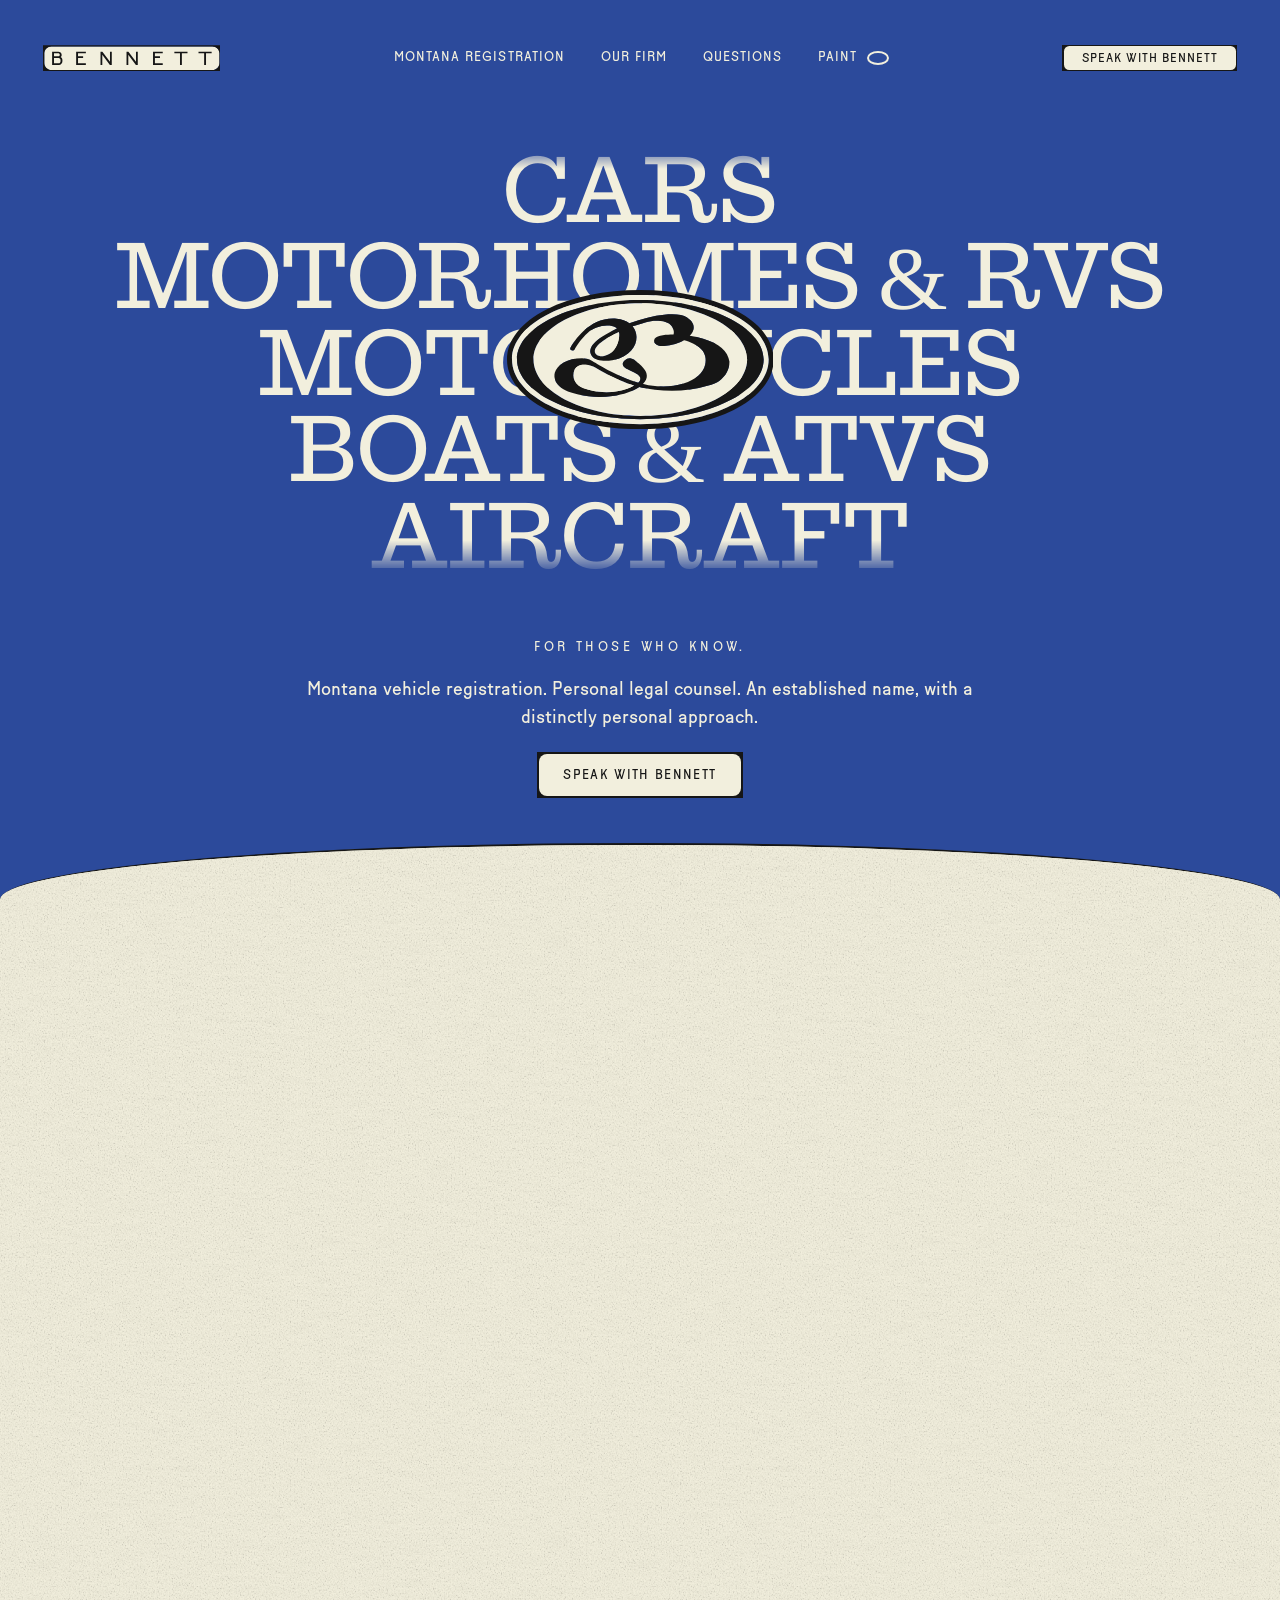
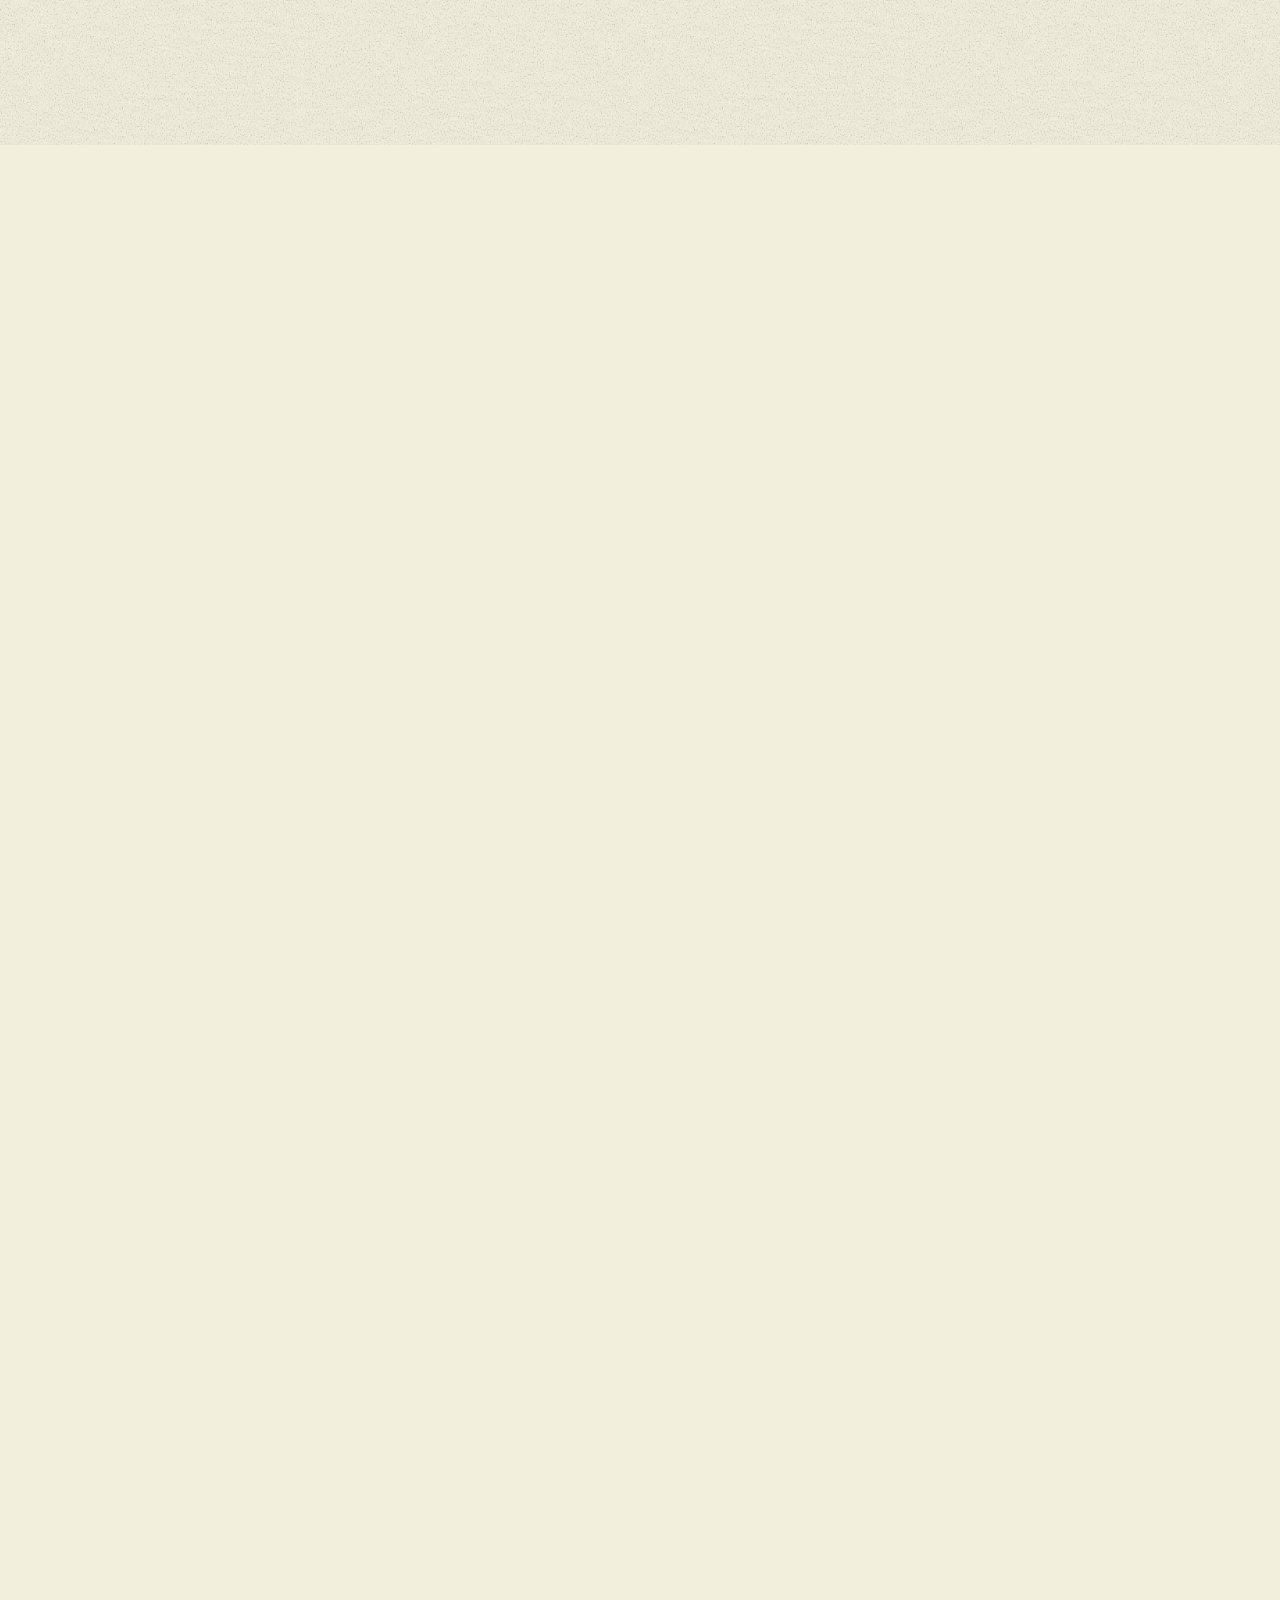
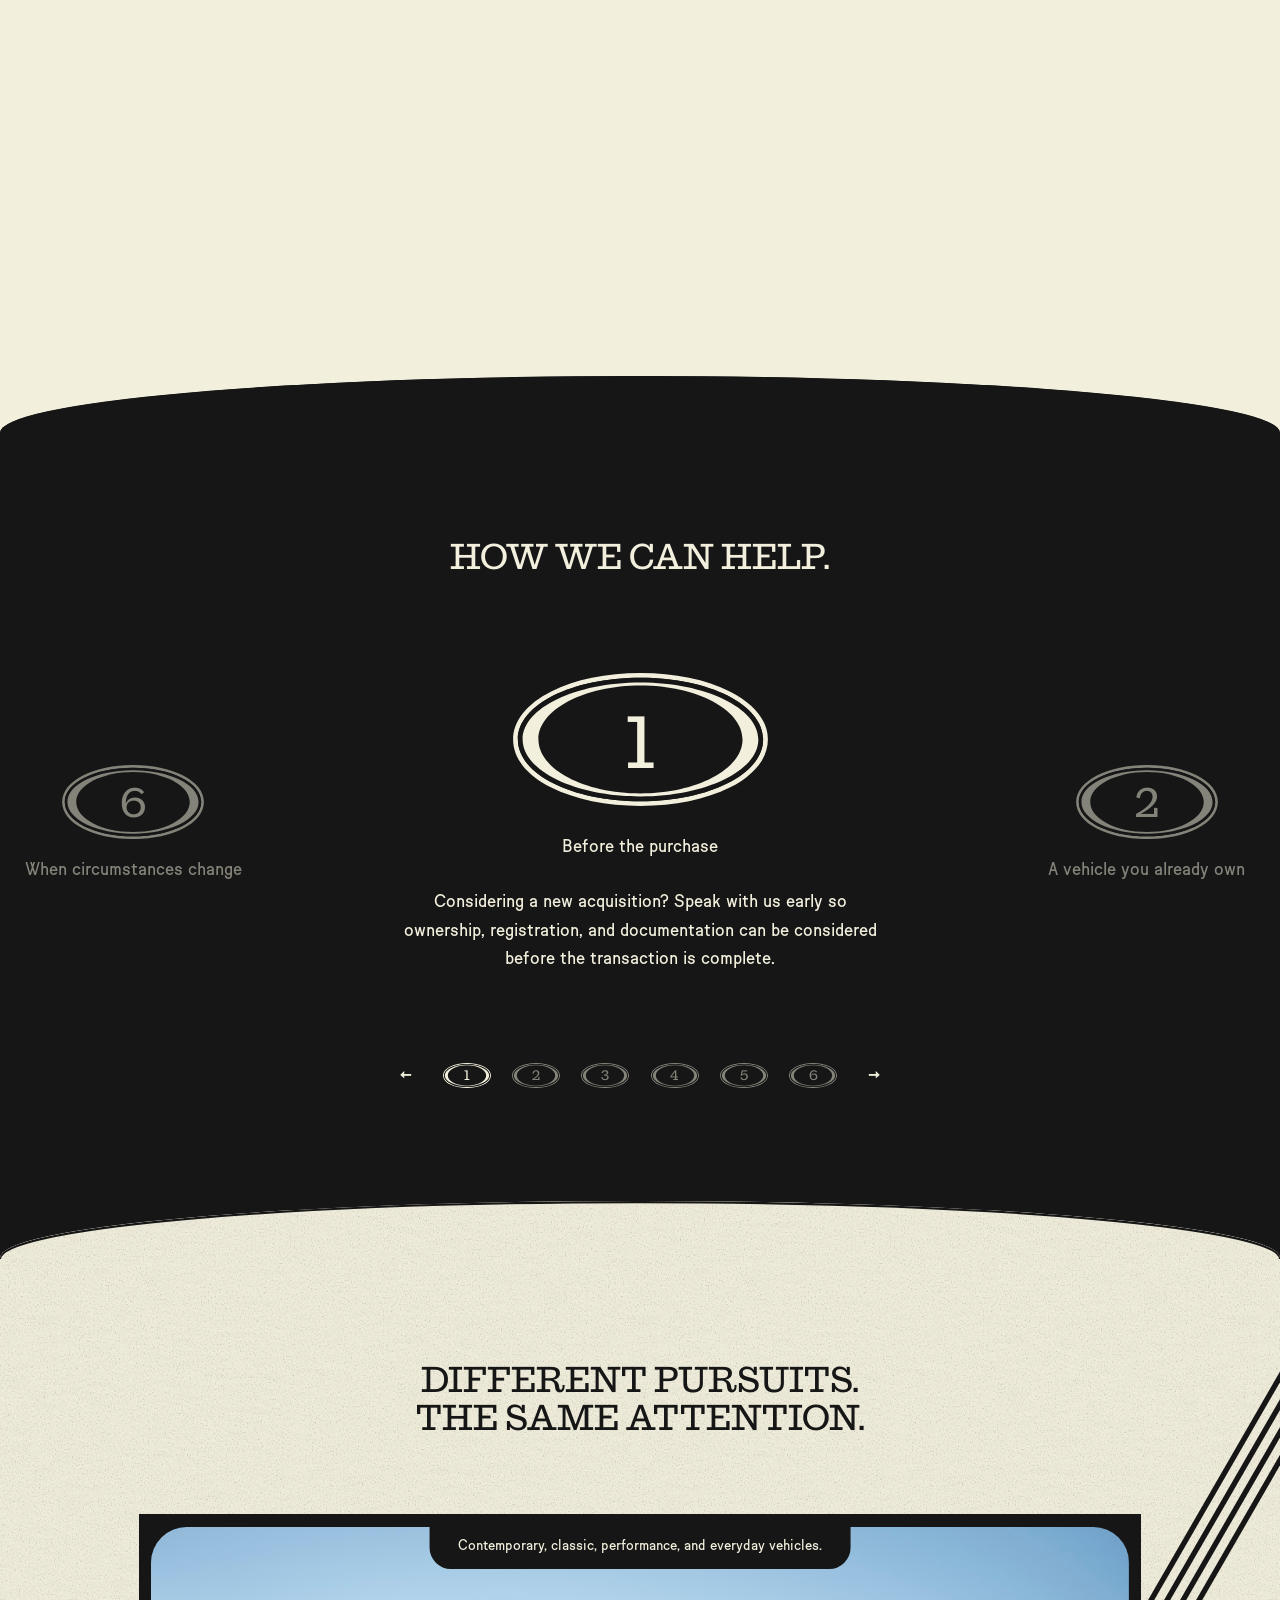
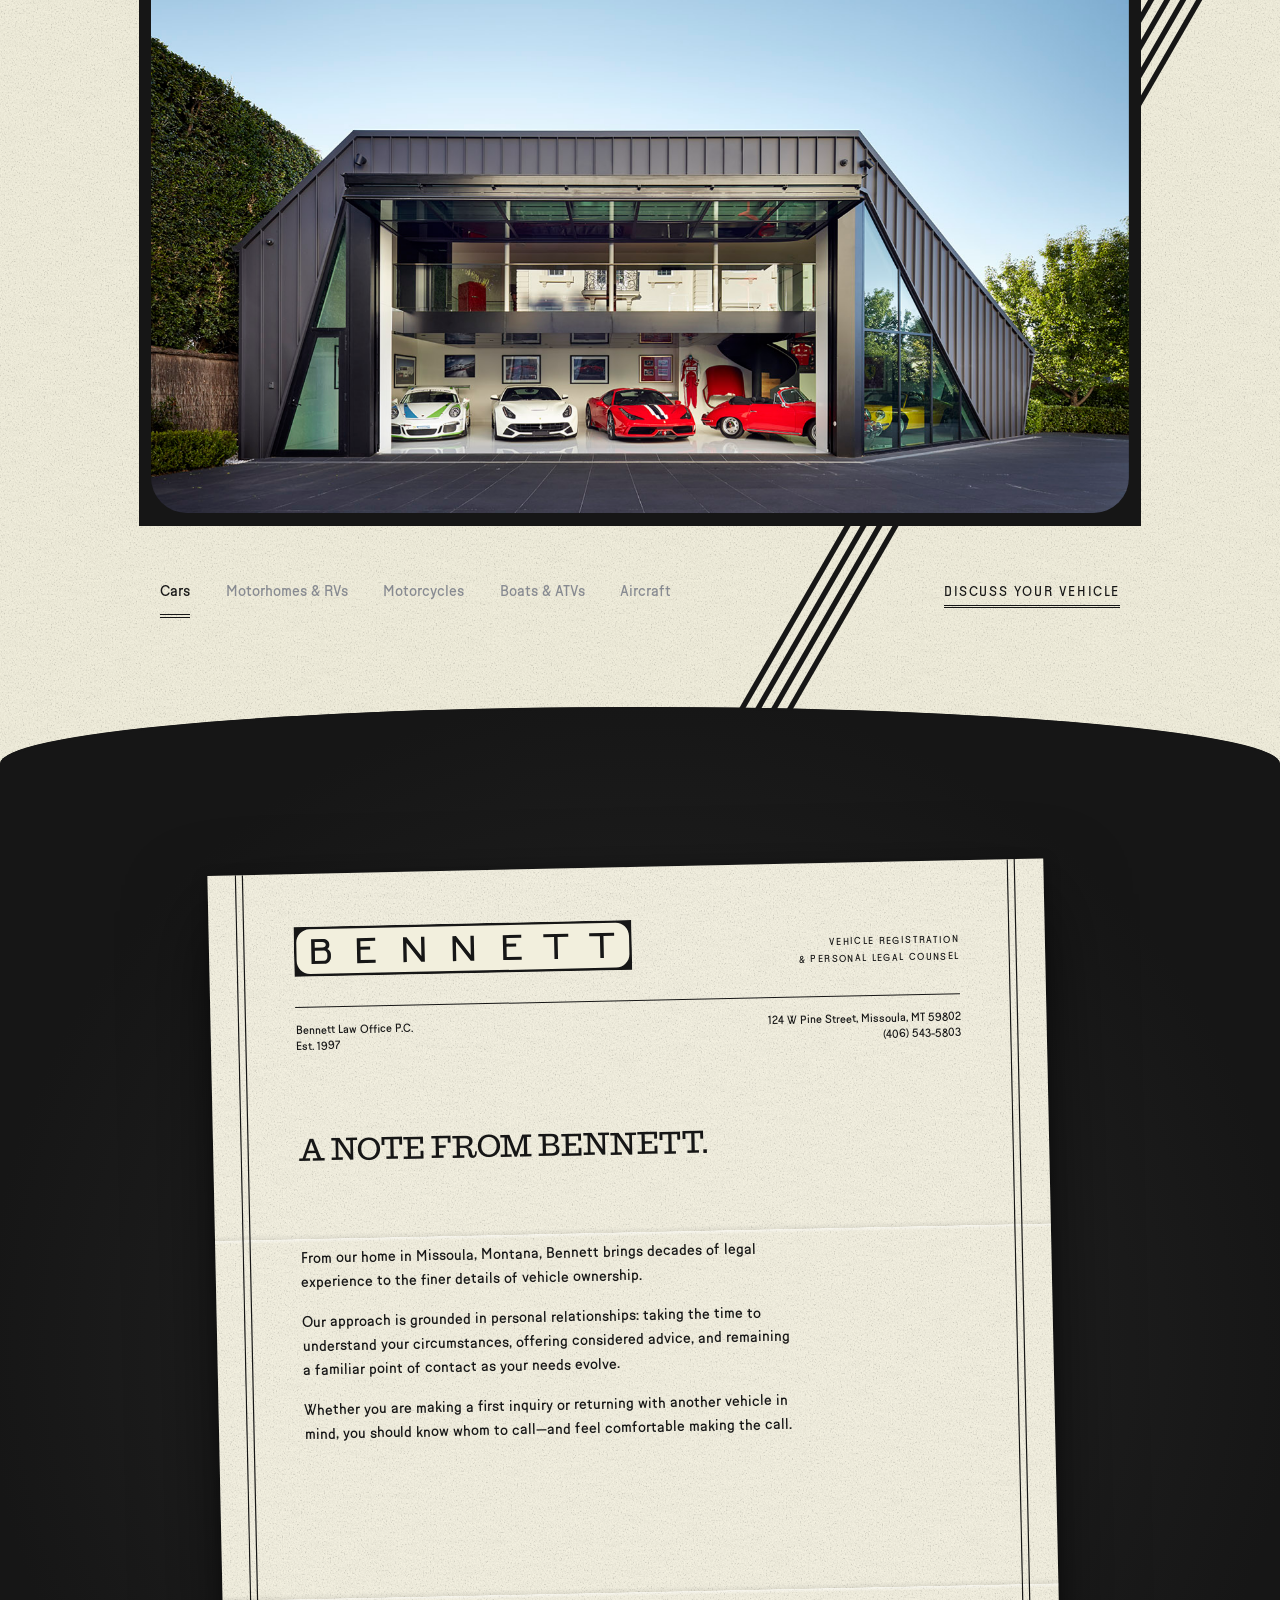
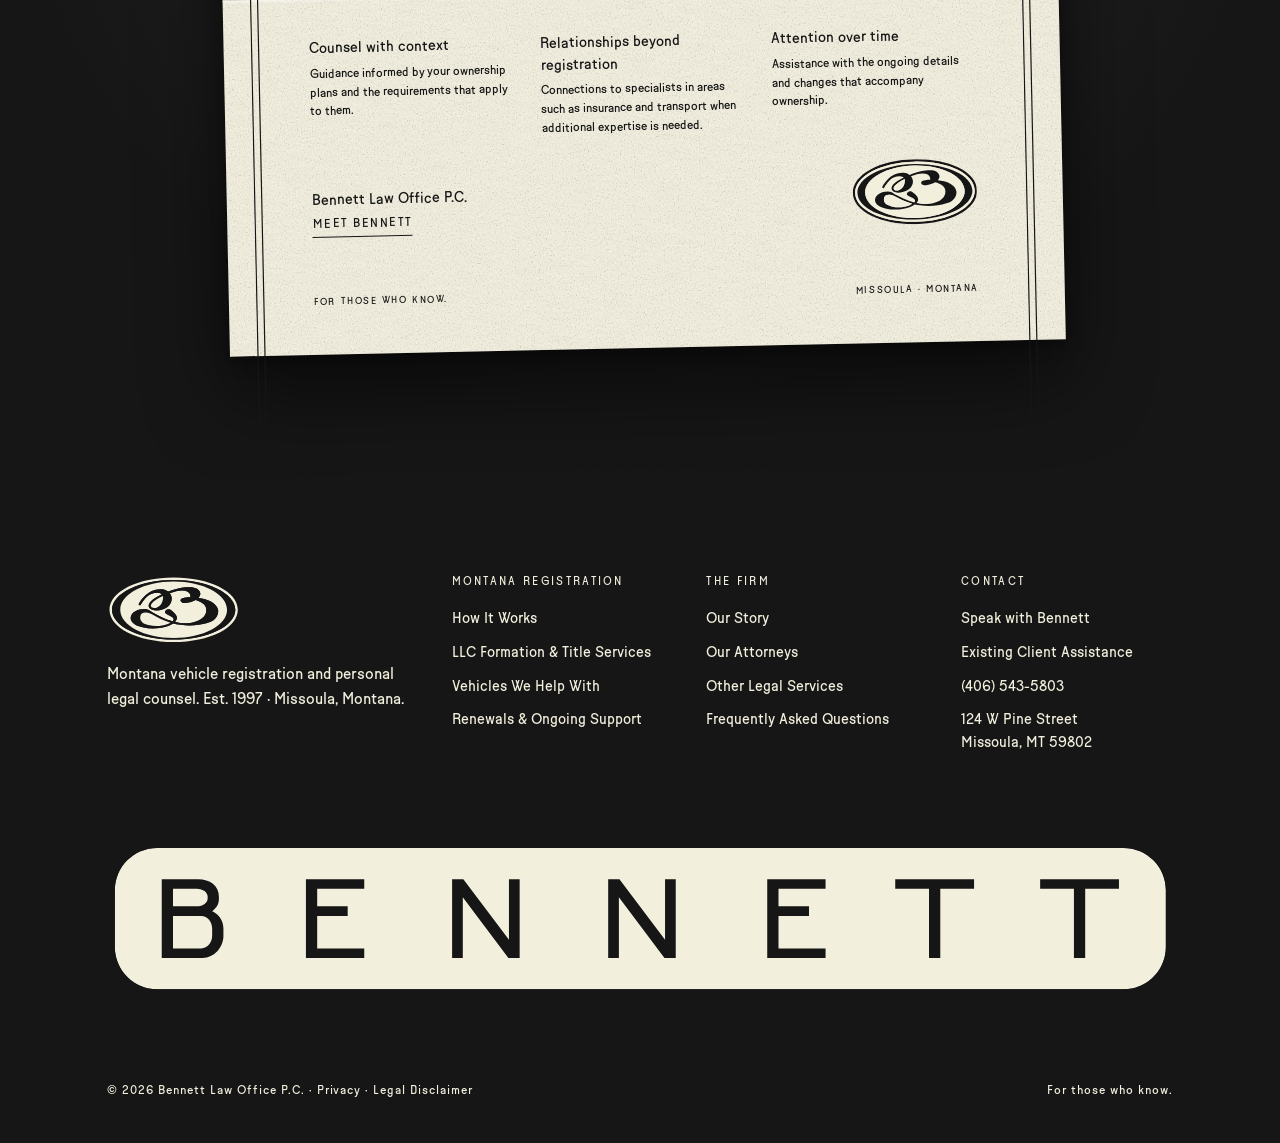
==== commit 9ed7e007: "Align homepage curve and simplify paint dropdown" ====
--- a/index.html
+++ b/index.html
@@ -1,3 +1,3 @@
 <!DOCTYPE html>
 
-<html lang="en"><head><meta charset="utf-8"/><meta content="width=device-width, initial-scale=1" name="viewport"/><meta content="noindex,nofollow" name="robots"/><title>Bennett — For those who know</title><meta content="website" property="og:type"/><meta content="Bennett" property="og:site_name"/><meta content="Bennett — For those who know" property="og:title"/><meta content="Montana vehicle registration. Personal legal counsel. An established name, with a distinctly personal approach." property="og:description"/><meta content="https://swim-lang.github.io/Bennett-Blue-Website/preview/" property="og:url"/><meta content="https://swim-lang.github.io/Bennett-Blue-Website/preview/assets/round-two/bennett-share.png" property="og:image"/><meta content="1200" property="og:image:width"/><meta content="630" property="og:image:height"/><meta content="Bennett wordmark on a deep blue background" property="og:image:alt"/><meta content="summary_large_image" name="twitter:card"/><meta content="Bennett — For those who know" name="twitter:title"/><meta content="Montana vehicle registration and personal legal counsel." name="twitter:description"/><meta content="https://swim-lang.github.io/Bennett-Blue-Website/preview/assets/round-two/bennett-share.png" name="twitter:image"/><meta content="Montana vehicle registration and personal legal counsel. Bennett Law Office, Missoula, Montana." name="description"/><link href="assets/svg/logo.svg" rel="icon" type="image/svg+xml"/><link as="font" crossorigin="" href="assets/fonts/successor-light.otf" rel="preload" type="font/otf"/><link as="font" crossorigin="" href="assets/fonts/malamocco-regular.otf" rel="preload" type="font/otf"/><link href="css/paper.css" rel="stylesheet"/><link href="css/round-two.css?v=black-footer1" rel="stylesheet"/><link href="css/paint.css" rel="stylesheet"/><script src="js/paint.js?v=olive1"></script><script>if(!matchMedia('(prefers-reduced-motion: reduce)').matches&&(!location.hash||location.hash==='#hero')){document.documentElement.classList.add('opening-pending');setTimeout(()=>document.documentElement.classList.remove('opening-pending'),4500);}</script></head><body><a class="skip-link" href="#montana">Skip to content</a><div class="p0 page" id="page"><section class="p1 hero" id="hero"><header class="p2 site-header"><a aria-label="Bennett home" href="#hero"><svg class="p3" height="442" id="_18Y-0__t6kjsu0" version="1.1" viewBox="0 0 3000 442" width="3000" xmlns="http://www.w3.org/2000/svg"><path d="M2978.013,140.967v160.065c0,65.565-53.121,118.73-118.73,118.73H140.717c-65.565,0-118.73-53.165-118.73-118.73v-160.065c0-65.61,53.165-118.73,118.73-118.73h2718.566c65.609,0,118.73,53.12,118.73,118.73Z" fill="#F2EFDD"></path><path d="M0,.25v441.499h3000V.25H0ZM2978.013,301.033c0,65.565-53.121,118.73-118.73,118.73H140.717c-65.565,0-118.73-53.165-118.73-118.73v-160.065c0-65.61,53.165-118.73,118.73-118.73h2718.566c65.609,0,118.73,53.12,118.73,118.73v160.065Z" fill="#161616"></path><g><path d="M559.461,110.168h164.02v26.914h-132.356v49.538h85.741v26.915h-85.741v91.367h132.356v26.914h-164.02V110.168Z" fill="#161616"></path><path d="M970.578,331.816V110.168h31.664l128.239,170.669V110.168h30.081v221.648h-31.664l-128.239-170.67v170.67h-30.081Z" fill="#161616"></path><path d="M1409.559,331.816V110.168h31.664l128.239,170.669V110.168h30.081v221.648h-31.664l-128.239-170.67v170.67h-30.081Z" fill="#161616"></path><path d="M1856.9,110.168h164.019v26.914h-132.356v49.538h85.743v26.915h-85.743v91.367h132.356v26.914h-164.019V110.168Z" fill="#161616"></path><path d="M2311.91,137.082h-94.993v-26.914h221.648v26.914h-94.991v194.734h-31.664v-194.734Z" fill="#161616"></path><path d="M2719.454,137.082h-94.993v-26.914h221.648v26.914h-94.991v194.734h-31.664v-194.734Z" fill="#161616"></path><path d="M153.897,110.168h102.592c32.613,0,58.261,17.063,58.261,49.361v5.066c0,15.832-5.383,25.033-18.683,35.483,21.532,10.765,31.349,28.937,31.349,48.886v20.51c0,32.297-25.648,62.343-58.262,62.343h-115.257V110.168ZM283.086,164.384v-5.066c0-11.961-12.666-22.236-30.713-22.236h-66.811v49.538h66.811c18.047,0,30.713-10.275,30.713-22.236ZM295.752,269.474v-20.51c0-18.365-12.666-35.428-30.714-35.428h-79.477v91.367h79.477c18.048,0,30.714-17.063,30.714-35.428Z" fill="#161616"></path></g></svg></a><nav aria-label="Main navigation" class="p4 desktop-nav"><a class="p5" href="#montana">Montana Registration</a><a class="p6" href="our-firm.html">Our Firm</a><a class="p7" href="#questions">Questions</a></nav><a class="p9 header-cta" href="#contact"><div class="p10"><div class="p11">Speak with Bennett</div></div></a><button aria-controls="mobile-menu" aria-expanded="false" class="menu-toggle">Menu <span aria-hidden="true" class="menu-bars"></span></button></header><div class="p12 billboard"><h1 aria-label="Cars, Motorhomes and RVs, Motorcycles, Boats and ATVs, Aircraft" class="p13 vehicle-list"><span aria-hidden="true" class="vehicle-track"><span class="vehicle-line">Cars</span><span class="vehicle-line">Motorhomes &amp; RVs</span><span class="vehicle-line">Motorcycles</span><span class="vehicle-line">Boats &amp; ATVs</span><span class="vehicle-line">Aircraft</span><span class="vehicle-line">Cars</span><span class="vehicle-line">Motorhomes &amp; RVs</span><span class="vehicle-line">Motorcycles</span><span class="vehicle-line">Boats &amp; ATVs</span><span class="vehicle-line">Aircraft</span></span></h1><div class="p14 hero-seal"><svg class="p15" height="1566" id="_19K-0__qcyb0t0" version="1.1" viewBox="0 0 3000 1566" width="3000" xmlns="http://www.w3.org/2000/svg"><path d="M2550.741,216.745C2273.419,77.203,1900.081.311,1500.002.311S726.581,77.203,449.259,216.745C159.64,362.529,0,563.545,0,782.905s159.64,420.571,449.259,566.35c277.322,139.542,650.665,216.434,1050.744,216.434s773.417-76.892,1050.739-216.434c289.815-145.779,449.259-346.99,449.259-566.35s-159.444-420.376-449.259-566.16ZM1500.002,1509.485c-809.524,0-1443.794-319.089-1443.794-726.581S690.479,56.52,1500.002,56.52s1443.794,319.084,1443.794,726.385-634.27,726.581-1443.794,726.581Z" fill="#161616"></path><path d="M1500.002,56.52C690.479,56.52,56.209,375.603,56.209,782.905s634.27,726.581,1443.794,726.581,1443.794-319.089,1443.794-726.581S2309.526,56.52,1500.002,56.52ZM1500.002,1453.277c-765.031,0-1387.59-300.74-1387.59-670.372S734.971,112.723,1500.002,112.723s1387.585,300.545,1387.585,670.181-622.559,670.372-1387.585,670.372Z" fill="#F2EFDD"></path><path d="M1500.002,112.723C734.971,112.723,112.412,413.268,112.412,782.905s622.559,670.372,1387.59,670.372,1387.585-300.74,1387.585-670.372S2265.029,112.723,1500.002,112.723ZM1500.002,1417.761c-662.572,0-1201.602-284.74-1201.602-634.856S837.43,147.853,1500.002,147.853s1201.407,285.126,1201.407,635.052-538.839,634.856-1201.407,634.856Z" fill="#161616"></path><path d="M1500.002,147.853c-662.572,0-1201.602,285.126-1201.602,635.052s539.03,634.856,1201.602,634.856,1201.407-284.74,1201.407-634.856S2162.57,147.853,1500.002,147.853ZM2387.199,1022.562c-24.981,18.149-69.869,37.079-133.296,55.813-185.011,54.45-389.148,69.673-590.359,43.52-77.869-9.953-136.807-20.297-175.253-30.446-69.869,48.79-176.23,84.897-299.963,101.678-49.957,6.833-100.701,10.149-150.858,10.149-80.99,0-161.007-8.781-235.359-26.344-28.107-6.246-55.427-13.856-81.576-22.637-95.827-32.009-148.519-78.264-172.133-125.491-16.591-33.176-18.539-66.939-10.93-96.408,11.907-46.055,47.423-87.822,100.506-117.682,55.623-31.423,127.049-48.204,206.481-48.204,69.869,1.758,101.482,21.86,149.3,52.302,15.609,10.149,33.562,21.47,55.032,33.567,102.654,57.767,242.587,136.421,427.399,189.89,6.833-6.046,16.591-16.39,18.153-18.539,12.683-24.004,3.707-53.083-22.832-71.818-24.004-17.172-52.697-30.837-80.408-44.106-45.474-21.855-81.38-39.032-87.627-67.72-3.121-14.832,2.54-29.274,16.976-43.325,22.056-20.883,46.255-30.251,71.627-27.325,18.539,1.954,35.911,10.539,51.716,25.176,13.856,10.539,27.516,21.665,40.009,33.372,39.032,36.107,87.822,80.994,89.385,135.64.972,31.027-12.688,60.887-41.962,91.529l-1.558,1.563c21.855,5.07,51.716,11.121,87.622,17.367,126.273,22.637,253.708,15.028,368.66-21.47,139.928-44.497,222.09-116.315,244.145-213.504,15.418-67.72.391-126.073-44.302-173.3-50.939-53.864-132.319-84.506-192.621-101.096-56.795,33.767-138.956,57.571-226.388,65.381-42.348,3.902-76.892-5.465-97.189-26.153-11.125-11.316-16.004-23.223-14.832-35.906,4.488-52.306,118.268-64.208,185.597-66.748,10.344-.195,21.47-.195,33.176,0,7.419-24.59,3.707-51.716-10.735-80.403-23.028-45.474-77.673-70.455-162.37-74.162-48.009-2.149-97.389,3.902-146.179,17.953-43.52,12.493-101.678,29.665-141.682,43.716,20.097,24.786,33.567,53.278,40.004,84.897,20.102,96.408-31.418,219.36-191.253,276.15-126.073,45.474-257.615,33.372-306.014-27.907-15.609-19.711-21.465-41.958-17.367-66.353,8.195-48.595,54.836-101.482,134.854-152.812,48.985-31.613,104.217-61.669,164.133-89.971-4.879-4.879-10.735-9.172-16.981-13.074-22.637-13.465-54.841-19.907-95.045-19.516-80.013.977-158.272,30.251-215.067,80.213-76.892,67.72-127.045,147.147-150.077,188.523-5.46,9.758-20.297,14.832-32.2,10.735-7.023-2.344-12.493-7.223-14.832-13.27-2.149-5.465-1.758-11.125,1.172-16.2,46.25-83.334,220.923-353.046,519.123-327.479,55.818,4.293,105.389,22.246,143.835,51.52,139.147-51.716,276.54-84.501,391.492-95.822,115.729-11.707,208.625-2.339,257.415,30.641,15.028,10.344,27.907,21.269,38.251,32.59,36.888,39.227,46.055,83.529,25.762,127.831-7.419,16.004-18.539,31.814-33.376,47.032,54.45,8.005,104.999,18.735,150.863,31.814,177.593,51.716,279.661,140.71,295.275,257.806l.195,1.949c0,85.287-40.009,159.449-115.533,214.876Z" fill="#F2EFDD"></path><path d="M2502.537,805.737c-15.614-117.096-117.682-206.09-295.275-257.806-45.865-13.079-96.413-23.809-150.863-31.814,14.837-15.218,25.958-31.027,33.376-47.032,20.293-44.302,11.125-88.603-25.762-127.831-10.344-11.321-23.223-22.246-38.251-32.59-48.79-32.981-141.686-42.348-257.415-30.641-114.952,11.321-252.345,44.106-391.492,95.822-38.446-29.274-88.017-47.227-143.835-51.52-298.2-25.567-472.872,244.145-519.123,327.479-2.93,5.074-3.321,10.735-1.172,16.2,2.339,6.046,7.809,10.925,14.832,13.27,11.902,4.098,26.739-.977,32.2-10.735,23.032-41.376,73.185-120.803,150.077-188.523,56.795-49.962,135.054-79.236,215.067-80.213,40.204-.391,72.408,6.051,95.045,19.516,6.246,3.902,12.102,8.195,16.981,13.074-59.915,28.302-115.147,58.357-164.133,89.971-80.018,51.33-126.659,104.217-134.854,152.812-4.098,24.395,1.758,46.641,17.367,66.353,48.399,61.278,179.942,73.38,306.014,27.907,159.835-56.79,211.355-179.742,191.253-276.15-6.437-31.618-19.907-60.111-40.004-84.897,40.004-14.051,98.161-31.223,141.682-43.716,48.79-14.051,98.171-20.102,146.179-17.953,84.696,3.707,139.342,28.688,162.37,74.162,14.442,28.688,18.153,55.813,10.735,80.403-11.707-.195-22.832-.195-33.176,0-67.329,2.54-181.109,14.442-185.597,66.748-1.172,12.683,3.707,24.59,14.832,35.906,20.297,20.688,54.841,30.055,97.189,26.153,87.431-7.809,169.593-31.613,226.388-65.381,60.301,16.591,141.682,47.232,192.621,101.096,44.692,47.227,59.72,105.58,44.302,173.3-22.056,97.189-104.217,169.007-244.145,213.504-114.952,36.497-242.387,44.106-368.66,21.47-35.906-6.246-65.766-12.298-87.622-17.367l1.558-1.563c29.274-30.641,42.934-60.502,41.962-91.529-1.563-54.646-50.353-99.534-89.385-135.64-12.493-11.707-26.153-22.832-40.009-33.372-15.804-14.637-33.176-23.223-51.716-25.176-25.372-2.925-49.571,6.442-71.627,27.325-14.437,14.051-20.097,28.493-16.976,43.325,6.246,28.688,42.153,45.865,87.627,67.72,27.711,13.27,56.404,26.935,80.408,44.106,26.539,18.735,35.516,47.813,22.832,71.818-1.563,2.149-11.321,12.493-18.153,18.539-184.811-53.469-324.744-132.124-427.399-189.89-21.47-12.097-39.423-23.418-55.032-33.567-47.818-30.441-79.431-50.543-149.3-52.302-79.431,0-150.858,16.781-206.481,48.204-53.083,29.86-88.599,71.627-100.506,117.682-7.609,29.469-5.66,63.232,10.93,96.408,23.614,47.227,76.306,93.482,172.133,125.491,26.148,8.781,53.469,16.39,81.576,22.637,74.352,17.563,154.37,26.344,235.359,26.344,50.157,0,100.901-3.316,150.858-10.149,123.733-16.781,230.094-52.888,299.963-101.678,38.446,10.149,97.385,20.493,175.253,30.446,201.211,26.153,405.348,10.93,590.359-43.52,63.427-18.735,108.315-37.665,133.296-55.813,75.524-55.427,115.533-129.589,115.533-214.876l-.195-1.949ZM1259.955,537.587c-13.079,84.31-48.595,144.417-105.389,179.156-18.735,11.321-39.813,19.907-62.646,25.176-30.446,6.833-62.255,1.758-83.138-13.66-4.488-3.316-8.391-7.028-11.511-10.93-8.391-10.735-11.516-23.028-9.172-36.883,6.046-35.716,46.837-79.627,115.143-123.538,46.055-29.469,98.166-57.962,155.347-84.897,4.879,18.153,5.27,40.204,1.367,65.576ZM1350.897,1110.384c-128.998,46.641-278.494,51.911-421.348,14.828-57.185-15.028-98.947-32.395-124.319-51.911-38.446-29.469-57.962-66.743-57.962-110.068,0-54.45,18.344-91.143,54.45-108.705,17.563-8.586,39.618-12.879,65.962-12.879,5.27,0,10.539.191,16.2.581,39.227,2.344,78.455,13.86,113.584,33.181l23.418,13.074c98.947,55.813,233.411,131.342,408.859,185.988-23.028,13.074-49.376,25.176-78.845,35.911Z" fill="#161616"></path><path d="M1259.955,537.587c-13.079,84.31-48.595,144.417-105.389,179.156-18.735,11.321-39.813,19.907-62.646,25.176-30.446,6.833-62.255,1.758-83.138-13.66-4.488-3.316-8.391-7.028-11.511-10.93-8.391-10.735-11.516-23.028-9.172-36.883,6.046-35.716,46.837-79.627,115.143-123.538,46.055-29.469,98.166-57.962,155.347-84.897,4.879,18.153,5.27,40.204,1.367,65.576Z" fill="#F2EFDD"></path><path d="M1429.743,1074.473c-23.028,13.074-49.376,25.176-78.845,35.911-128.998,46.641-278.494,51.911-421.348,14.828-57.185-15.028-98.947-32.395-124.319-51.911-38.446-29.469-57.962-66.743-57.962-110.068,0-54.45,18.344-91.143,54.45-108.705,17.563-8.586,39.618-12.879,65.962-12.879,5.27,0,10.539.191,16.2.581,39.227,2.344,78.455,13.86,113.584,33.181l23.418,13.074c98.947,55.813,233.411,131.342,408.859,185.988Z" fill="#F2EFDD"></path></svg></div><button aria-label="Pause vehicle animation" aria-pressed="false" class="motion-toggle">Ⅱ</button></div><div class="p16 hero-below"><div class="p17">For those who know.</div><div class="p18">Montana vehicle registration. Personal legal counsel. An established name, with a distinctly personal approach.</div><a class="p19 hero-cta" href="#contact"><div class="p20"><div class="p21">Speak with Bennett</div></div></a></div></section><section class="p22 montana" id="montana"><h2 class="p23 adv-title reveal-left">A Montana advantage.</h2><h2 class="p24 company-title reveal-right">In good company.</h2><div class="p25 adv-intro reveal-left">Montana’s lack of a general sales tax makes it a compelling place to explore vehicle ownership. Whether a Montana LLC is appropriate for you deserves a closer look.</div><a class="p27 adv-link reveal-left" href="#questions"><div class="p28">Understand the Montana approach</div></a><div aria-label="Bennett office at 124 W Pine Street" class="p30 office reveal-right" role="img"></div><div class="p31 company-body reveal-right">We consider your circumstances, explain the relevant requirements, and help you understand the next steps. When the arrangement is right, we attend to the entity formation, title work, and registration.</div><a class="p32 company-cta reveal-right" href="#contact"><div class="p33"><div class="p34">Speak with Bennett</div></div></a><div class="p35 company-address reveal-right">124 W Pine Street, Missoula · (406) 543-5803</div><svg class="p36 center-stripes" height="1340" preserveaspectratio="none" viewBox="0 0 28 1340" width="28" xmlns="http://www.w3.org/2000/svg"><g><rect fill="#161616" height="1340" width="4" x="0" y="0"></rect><rect fill="#161616" height="1340" width="4" x="8" y="0"></rect><rect fill="#161616" height="1340" width="4" x="16" y="0"></rect><rect fill="#161616" height="1340" width="4" x="24" y="0"></rect></g></svg></section><section class="p37 situations" id="situations"><div class="p38 situations-heading"><h2 class="p39">Whatever brings you here, begin with a conversation.</h2><div class="p40">A forthcoming purchase. A financing question. A change in plans. Good advice starts with the particulars.</div></div><div aria-label="Six ways Bennett can help. Scroll horizontally or use arrow keys." class="p41 cards-track" tabindex="0"><article class="p42 situation-card" id="situation-0"><div class="p43"><h3 class="p44">Before the purchase</h3><div class="p45">Considering a new acquisition? Speak with us early so ownership, registration, and documentation can be considered before the transaction is complete.</div></div><svg class="p46" height="280" viewBox="0 0 10 280" width="10" xmlns="http://www.w3.org/2000/svg"><path d="M1 0V280 M9 0V280" fill="#000000" stroke="#161616" stroke-width="1.5"></path></svg></article><article class="p47 situation-card" id="situation-1"><div class="p48"><h3 class="p49">A vehicle you already own</h3><div class="p50">You do not have to be buying something new to explore Montana registration. We can review your current ownership and advise on the available next steps.</div></div><svg class="p51" height="280" viewBox="0 0 10 280" width="10" xmlns="http://www.w3.org/2000/svg"><path d="M1 0V280 M9 0V280" fill="#000000" stroke="#F2EFDD" stroke-width="1.5"></path></svg></article><article class="p52 situation-card" id="situation-2"><div class="p53"><h3 class="p54">Financing to account for</h3><div class="p55">A financed vehicle brings additional requirements. We help you understand the lender permissions and documentation involved in ownership through an LLC.</div></div><svg class="p56" height="280" viewBox="0 0 10 280" width="10" xmlns="http://www.w3.org/2000/svg"><path d="M1 0V280 M9 0V280" fill="#000000" stroke="#161616" stroke-width="1.5"></path></svg></article><article class="p57 situation-card" id="situation-3"><div class="p58"><h3 class="p59">Another vehicle in mind</h3><div class="p60">When you add a vehicle, we can review how it fits within your existing arrangement and help with the associated title and registration work.</div></div><svg class="p61" height="280" viewBox="0 0 10 280" width="10" xmlns="http://www.w3.org/2000/svg"><path d="M1 0V280 M9 0V280" fill="#000000" stroke="#F2EFDD" stroke-width="1.5"></path></svg></article><article class="p62 situation-card" id="situation-4"><div class="p63"><h3 class="p64">The details that come around again</h3><div class="p65">Registration renewals and ongoing LLC requirements deserve consistent attention. We help you keep up with the obligations associated with your arrangement.</div></div><svg class="p66" height="280" viewBox="0 0 10 280" width="10" xmlns="http://www.w3.org/2000/svg"><path d="M1 0V280 M9 0V280" fill="#000000" stroke="#161616" stroke-width="1.5"></path></svg></article><article class="p67 situation-card" id="situation-5"><div class="p68"><h3 class="p69">When circumstances change</h3><div class="p70">A move, a sale, or a different approach to ownership may call for changes. We can assist with registration transitions and winding up an entity when it is no longer needed.</div></div><svg class="p71" height="280" viewBox="0 0 10 280" width="10" xmlns="http://www.w3.org/2000/svg"><path d="M1 0V280 M9 0V280" fill="#000000" stroke="#F2EFDD" stroke-width="1.5"></path></svg></article></div><div class="p72 cards-indicator"><div class="p73"><div class="p74 cards-progress"></div></div><button aria-label="Next situation" class="p75 next-card">Scroll</button></div></section><section class="p76 vehicles" id="vehicles"><h2 class="p77 gallery-heading"><div class="p78">Different pursuits.</div><div class="p79">The same attention.</div></h2><div class="p80 gallery-intro">The car you have been looking for. The motorhome for what comes next. The motorcycle you make time to ride.</div><button aria-label="Enlarge Cars photograph" class="p81 gallery-photo" id="vehicle-panel" role="tabpanel" type="button"><div aria-label="Modern private garage by Architects Ink" class="p82 gallery-image" role="img"></div></button><div aria-live="polite" class="p83 gallery-tooltip"><div class="p84">Cars</div><div class="p85">Contemporary, classic, performance, and everyday vehicles.</div></div><div class="p86 gallery-switcher"><div aria-label="Vehicle categories" class="p87 vehicle-tabs" role="tablist"><button aria-controls="vehicle-panel" aria-selected="true" class="p88" data-vehicle="0" role="tab" tabindex="0" type="button"><div class="p89">Cars</div></button><button aria-controls="vehicle-panel" aria-selected="false" class="p90" data-vehicle="1" role="tab" tabindex="-1" type="button"><div class="p91">Motorhomes &amp; RVs</div></button><button aria-controls="vehicle-panel" aria-selected="false" class="p92" data-vehicle="2" role="tab" tabindex="-1" type="button"><div class="p93">Motorcycles</div></button><button aria-controls="vehicle-panel" aria-selected="false" class="p94" data-vehicle="3" role="tab" tabindex="-1" type="button"><div class="p95">Boats &amp; ATVs</div></button><button aria-controls="vehicle-panel" aria-selected="false" class="p96" data-vehicle="4" role="tab" tabindex="-1" type="button"><div class="p97">Aircraft</div></button></div><a class="p98" href="#contact"><div class="p99">Discuss your vehicle</div></a></div></section><section class="p100 firm" id="firm"><div class="p101 letter-sheet"><div class="p102 fold-one"></div><div class="p103 fold-two"></div><svg class="p104 rule-left" height="1216" viewBox="0 0 10 1216" width="10" xmlns="http://www.w3.org/2000/svg"><path d="M1 0V1216 M8 0V1216" fill="#000000" stroke="#161616" stroke-width="1.2"></path></svg><svg class="p105 rule-right" height="1216" viewBox="0 0 10 1216" width="10" xmlns="http://www.w3.org/2000/svg"><path d="M1 0V1216 M8 0V1216" fill="#000000" stroke="#161616" stroke-width="1.2"></path></svg><div class="p106 letter-lockup"><svg class="p107" height="442" id="_1ND-0__t6kjsu0" version="1.1" viewBox="0 0 3000 442" width="3000" xmlns="http://www.w3.org/2000/svg"><path d="M2978.013,140.967v160.065c0,65.565-53.121,118.73-118.73,118.73H140.717c-65.565,0-118.73-53.165-118.73-118.73v-160.065c0-65.61,53.165-118.73,118.73-118.73h2718.566c65.609,0,118.73,53.12,118.73,118.73Z" fill="#F2EFDD"></path><path d="M0,.25v441.499h3000V.25H0ZM2978.013,301.033c0,65.565-53.121,118.73-118.73,118.73H140.717c-65.565,0-118.73-53.165-118.73-118.73v-160.065c0-65.61,53.165-118.73,118.73-118.73h2718.566c65.609,0,118.73,53.12,118.73,118.73v160.065Z" fill="#161616"></path><g><path d="M559.461,110.168h164.02v26.914h-132.356v49.538h85.741v26.915h-85.741v91.367h132.356v26.914h-164.02V110.168Z" fill="#161616"></path><path d="M970.578,331.816V110.168h31.664l128.239,170.669V110.168h30.081v221.648h-31.664l-128.239-170.67v170.67h-30.081Z" fill="#161616"></path><path d="M1409.559,331.816V110.168h31.664l128.239,170.669V110.168h30.081v221.648h-31.664l-128.239-170.67v170.67h-30.081Z" fill="#161616"></path><path d="M1856.9,110.168h164.019v26.914h-132.356v49.538h85.743v26.915h-85.743v91.367h132.356v26.914h-164.019V110.168Z" fill="#161616"></path><path d="M2311.91,137.082h-94.993v-26.914h221.648v26.914h-94.991v194.734h-31.664v-194.734Z" fill="#161616"></path><path d="M2719.454,137.082h-94.993v-26.914h221.648v26.914h-94.991v194.734h-31.664v-194.734Z" fill="#161616"></path><path d="M153.897,110.168h102.592c32.613,0,58.261,17.063,58.261,49.361v5.066c0,15.832-5.383,25.033-18.683,35.483,21.532,10.765,31.349,28.937,31.349,48.886v20.51c0,32.297-25.648,62.343-58.262,62.343h-115.257V110.168ZM283.086,164.384v-5.066c0-11.961-12.666-22.236-30.713-22.236h-66.811v49.538h66.811c18.047,0,30.713-10.275,30.713-22.236ZM295.752,269.474v-20.51c0-18.365-12.666-35.428-30.714-35.428h-79.477v91.367h79.477c18.048,0,30.714-17.063,30.714-35.428Z" fill="#161616"></path></g></svg><div class="p108"><div class="p109">Vehicle Registration</div><div class="p110">&amp; Personal Legal Counsel</div></div></div><div class="p111 sender"><div class="p112">Bennett Law Office P.C.<br/>Est. 1997</div><div class="p113">124 W Pine Street, Missoula, MT 59802<br/>(406) 543-5803</div></div><h2 class="p114 letter-subject">A note from Bennett.</h2><div class="p115 letter-body"><div class="p116">From our home in Missoula, Montana, Bennett brings decades of legal experience to the finer details of vehicle ownership.</div><div class="p117">Our approach is grounded in personal relationships: taking the time to understand your circumstances, offering considered advice, and remaining a familiar point of contact as your needs evolve.</div><div class="p118">Whether you are making a first inquiry or returning with another vehicle in mind, you should know whom to call—and feel comfortable making the call.</div></div><div class="p119 letter-pillars"><div class="p120"><div class="p121">Counsel with context</div><div class="p122">Guidance informed by your ownership plans and the requirements that apply to them.</div></div><div class="p123"><div class="p124">Relationships beyond registration</div><div class="p125">Connections to specialists in areas such as insurance and transport when additional expertise is needed.</div></div><div class="p126"><div class="p127">Attention over time</div><div class="p128">Assistance with the ongoing details and changes that accompany ownership.</div></div></div><div class="p129 letter-signoff"><div class="p130">Bennett Law Office P.C.</div><a class="p131" href="our-firm.html"><div class="p132">Meet Bennett</div></a></div><div class="p133 letter-seal"><svg class="p134" height="1566" id="_1MF-0__qcyb0t0" version="1.1" viewBox="0 0 3000 1566" width="3000" xmlns="http://www.w3.org/2000/svg"><path d="M2550.741,216.745C2273.419,77.203,1900.081.311,1500.002.311S726.581,77.203,449.259,216.745C159.64,362.529,0,563.545,0,782.905s159.64,420.571,449.259,566.35c277.322,139.542,650.665,216.434,1050.744,216.434s773.417-76.892,1050.739-216.434c289.815-145.779,449.259-346.99,449.259-566.35s-159.444-420.376-449.259-566.16ZM1500.002,1509.485c-809.524,0-1443.794-319.089-1443.794-726.581S690.479,56.52,1500.002,56.52s1443.794,319.084,1443.794,726.385-634.27,726.581-1443.794,726.581Z" fill="#161616"></path><path d="M1500.002,56.52C690.479,56.52,56.209,375.603,56.209,782.905s634.27,726.581,1443.794,726.581,1443.794-319.089,1443.794-726.581S2309.526,56.52,1500.002,56.52ZM1500.002,1453.277c-765.031,0-1387.59-300.74-1387.59-670.372S734.971,112.723,1500.002,112.723s1387.585,300.545,1387.585,670.181-622.559,670.372-1387.585,670.372Z" fill="#F2EFDD"></path><path d="M1500.002,112.723C734.971,112.723,112.412,413.268,112.412,782.905s622.559,670.372,1387.59,670.372,1387.585-300.74,1387.585-670.372S2265.029,112.723,1500.002,112.723ZM1500.002,1417.761c-662.572,0-1201.602-284.74-1201.602-634.856S837.43,147.853,1500.002,147.853s1201.407,285.126,1201.407,635.052-538.839,634.856-1201.407,634.856Z" fill="#161616"></path><path d="M1500.002,147.853c-662.572,0-1201.602,285.126-1201.602,635.052s539.03,634.856,1201.602,634.856,1201.407-284.74,1201.407-634.856S2162.57,147.853,1500.002,147.853ZM2387.199,1022.562c-24.981,18.149-69.869,37.079-133.296,55.813-185.011,54.45-389.148,69.673-590.359,43.52-77.869-9.953-136.807-20.297-175.253-30.446-69.869,48.79-176.23,84.897-299.963,101.678-49.957,6.833-100.701,10.149-150.858,10.149-80.99,0-161.007-8.781-235.359-26.344-28.107-6.246-55.427-13.856-81.576-22.637-95.827-32.009-148.519-78.264-172.133-125.491-16.591-33.176-18.539-66.939-10.93-96.408,11.907-46.055,47.423-87.822,100.506-117.682,55.623-31.423,127.049-48.204,206.481-48.204,69.869,1.758,101.482,21.86,149.3,52.302,15.609,10.149,33.562,21.47,55.032,33.567,102.654,57.767,242.587,136.421,427.399,189.89,6.833-6.046,16.591-16.39,18.153-18.539,12.683-24.004,3.707-53.083-22.832-71.818-24.004-17.172-52.697-30.837-80.408-44.106-45.474-21.855-81.38-39.032-87.627-67.72-3.121-14.832,2.54-29.274,16.976-43.325,22.056-20.883,46.255-30.251,71.627-27.325,18.539,1.954,35.911,10.539,51.716,25.176,13.856,10.539,27.516,21.665,40.009,33.372,39.032,36.107,87.822,80.994,89.385,135.64.972,31.027-12.688,60.887-41.962,91.529l-1.558,1.563c21.855,5.07,51.716,11.121,87.622,17.367,126.273,22.637,253.708,15.028,368.66-21.47,139.928-44.497,222.09-116.315,244.145-213.504,15.418-67.72.391-126.073-44.302-173.3-50.939-53.864-132.319-84.506-192.621-101.096-56.795,33.767-138.956,57.571-226.388,65.381-42.348,3.902-76.892-5.465-97.189-26.153-11.125-11.316-16.004-23.223-14.832-35.906,4.488-52.306,118.268-64.208,185.597-66.748,10.344-.195,21.47-.195,33.176,0,7.419-24.59,3.707-51.716-10.735-80.403-23.028-45.474-77.673-70.455-162.37-74.162-48.009-2.149-97.389,3.902-146.179,17.953-43.52,12.493-101.678,29.665-141.682,43.716,20.097,24.786,33.567,53.278,40.004,84.897,20.102,96.408-31.418,219.36-191.253,276.15-126.073,45.474-257.615,33.372-306.014-27.907-15.609-19.711-21.465-41.958-17.367-66.353,8.195-48.595,54.836-101.482,134.854-152.812,48.985-31.613,104.217-61.669,164.133-89.971-4.879-4.879-10.735-9.172-16.981-13.074-22.637-13.465-54.841-19.907-95.045-19.516-80.013.977-158.272,30.251-215.067,80.213-76.892,67.72-127.045,147.147-150.077,188.523-5.46,9.758-20.297,14.832-32.2,10.735-7.023-2.344-12.493-7.223-14.832-13.27-2.149-5.465-1.758-11.125,1.172-16.2,46.25-83.334,220.923-353.046,519.123-327.479,55.818,4.293,105.389,22.246,143.835,51.52,139.147-51.716,276.54-84.501,391.492-95.822,115.729-11.707,208.625-2.339,257.415,30.641,15.028,10.344,27.907,21.269,38.251,32.59,36.888,39.227,46.055,83.529,25.762,127.831-7.419,16.004-18.539,31.814-33.376,47.032,54.45,8.005,104.999,18.735,150.863,31.814,177.593,51.716,279.661,140.71,295.275,257.806l.195,1.949c0,85.287-40.009,159.449-115.533,214.876Z" fill="#F2EFDD"></path><path d="M2502.537,805.737c-15.614-117.096-117.682-206.09-295.275-257.806-45.865-13.079-96.413-23.809-150.863-31.814,14.837-15.218,25.958-31.027,33.376-47.032,20.293-44.302,11.125-88.603-25.762-127.831-10.344-11.321-23.223-22.246-38.251-32.59-48.79-32.981-141.686-42.348-257.415-30.641-114.952,11.321-252.345,44.106-391.492,95.822-38.446-29.274-88.017-47.227-143.835-51.52-298.2-25.567-472.872,244.145-519.123,327.479-2.93,5.074-3.321,10.735-1.172,16.2,2.339,6.046,7.809,10.925,14.832,13.27,11.902,4.098,26.739-.977,32.2-10.735,23.032-41.376,73.185-120.803,150.077-188.523,56.795-49.962,135.054-79.236,215.067-80.213,40.204-.391,72.408,6.051,95.045,19.516,6.246,3.902,12.102,8.195,16.981,13.074-59.915,28.302-115.147,58.357-164.133,89.971-80.018,51.33-126.659,104.217-134.854,152.812-4.098,24.395,1.758,46.641,17.367,66.353,48.399,61.278,179.942,73.38,306.014,27.907,159.835-56.79,211.355-179.742,191.253-276.15-6.437-31.618-19.907-60.111-40.004-84.897,40.004-14.051,98.161-31.223,141.682-43.716,48.79-14.051,98.171-20.102,146.179-17.953,84.696,3.707,139.342,28.688,162.37,74.162,14.442,28.688,18.153,55.813,10.735,80.403-11.707-.195-22.832-.195-33.176,0-67.329,2.54-181.109,14.442-185.597,66.748-1.172,12.683,3.707,24.59,14.832,35.906,20.297,20.688,54.841,30.055,97.189,26.153,87.431-7.809,169.593-31.613,226.388-65.381,60.301,16.591,141.682,47.232,192.621,101.096,44.692,47.227,59.72,105.58,44.302,173.3-22.056,97.189-104.217,169.007-244.145,213.504-114.952,36.497-242.387,44.106-368.66,21.47-35.906-6.246-65.766-12.298-87.622-17.367l1.558-1.563c29.274-30.641,42.934-60.502,41.962-91.529-1.563-54.646-50.353-99.534-89.385-135.64-12.493-11.707-26.153-22.832-40.009-33.372-15.804-14.637-33.176-23.223-51.716-25.176-25.372-2.925-49.571,6.442-71.627,27.325-14.437,14.051-20.097,28.493-16.976,43.325,6.246,28.688,42.153,45.865,87.627,67.72,27.711,13.27,56.404,26.935,80.408,44.106,26.539,18.735,35.516,47.813,22.832,71.818-1.563,2.149-11.321,12.493-18.153,18.539-184.811-53.469-324.744-132.124-427.399-189.89-21.47-12.097-39.423-23.418-55.032-33.567-47.818-30.441-79.431-50.543-149.3-52.302-79.431,0-150.858,16.781-206.481,48.204-53.083,29.86-88.599,71.627-100.506,117.682-7.609,29.469-5.66,63.232,10.93,96.408,23.614,47.227,76.306,93.482,172.133,125.491,26.148,8.781,53.469,16.39,81.576,22.637,74.352,17.563,154.37,26.344,235.359,26.344,50.157,0,100.901-3.316,150.858-10.149,123.733-16.781,230.094-52.888,299.963-101.678,38.446,10.149,97.385,20.493,175.253,30.446,201.211,26.153,405.348,10.93,590.359-43.52,63.427-18.735,108.315-37.665,133.296-55.813,75.524-55.427,115.533-129.589,115.533-214.876l-.195-1.949ZM1259.955,537.587c-13.079,84.31-48.595,144.417-105.389,179.156-18.735,11.321-39.813,19.907-62.646,25.176-30.446,6.833-62.255,1.758-83.138-13.66-4.488-3.316-8.391-7.028-11.511-10.93-8.391-10.735-11.516-23.028-9.172-36.883,6.046-35.716,46.837-79.627,115.143-123.538,46.055-29.469,98.166-57.962,155.347-84.897,4.879,18.153,5.27,40.204,1.367,65.576ZM1350.897,1110.384c-128.998,46.641-278.494,51.911-421.348,14.828-57.185-15.028-98.947-32.395-124.319-51.911-38.446-29.469-57.962-66.743-57.962-110.068,0-54.45,18.344-91.143,54.45-108.705,17.563-8.586,39.618-12.879,65.962-12.879,5.27,0,10.539.191,16.2.581,39.227,2.344,78.455,13.86,113.584,33.181l23.418,13.074c98.947,55.813,233.411,131.342,408.859,185.988-23.028,13.074-49.376,25.176-78.845,35.911Z" fill="#161616"></path><path d="M1259.955,537.587c-13.079,84.31-48.595,144.417-105.389,179.156-18.735,11.321-39.813,19.907-62.646,25.176-30.446,6.833-62.255,1.758-83.138-13.66-4.488-3.316-8.391-7.028-11.511-10.93-8.391-10.735-11.516-23.028-9.172-36.883,6.046-35.716,46.837-79.627,115.143-123.538,46.055-29.469,98.166-57.962,155.347-84.897,4.879,18.153,5.27,40.204,1.367,65.576Z" fill="#F2EFDD"></path><path d="M1429.743,1074.473c-23.028,13.074-49.376,25.176-78.845,35.911-128.998,46.641-278.494,51.911-421.348,14.828-57.185-15.028-98.947-32.395-124.319-51.911-38.446-29.469-57.962-66.743-57.962-110.068,0-54.45,18.344-91.143,54.45-108.705,17.563-8.586,39.618-12.879,65.962-12.879,5.27,0,10.539.191,16.2.581,39.227,2.344,78.455,13.86,113.584,33.181l23.418,13.074c98.947,55.813,233.411,131.342,408.859,185.988Z" fill="#F2EFDD"></path></svg></div><div class="p135 letter-footer"><div class="p136">For those who know.</div><div class="p137">Missoula · Montana</div></div></div></section><footer class="p138 contact" id="contact"><div class="p139 footer-columns"><div class="p140"><svg class="p141" height="1566" id="_1D4-0__qcyb0t0" version="1.1" viewBox="0 0 3000 1566" width="3000" xmlns="http://www.w3.org/2000/svg"><path d="M2550.741,216.745C2273.419,77.203,1900.081.311,1500.002.311S726.581,77.203,449.259,216.745C159.64,362.529,0,563.545,0,782.905s159.64,420.571,449.259,566.35c277.322,139.542,650.665,216.434,1050.744,216.434s773.417-76.892,1050.739-216.434c289.815-145.779,449.259-346.99,449.259-566.35s-159.444-420.376-449.259-566.16ZM1500.002,1509.485c-809.524,0-1443.794-319.089-1443.794-726.581S690.479,56.52,1500.002,56.52s1443.794,319.084,1443.794,726.385-634.27,726.581-1443.794,726.581Z" fill="#161616"></path><path d="M1500.002,56.52C690.479,56.52,56.209,375.603,56.209,782.905s634.27,726.581,1443.794,726.581,1443.794-319.089,1443.794-726.581S2309.526,56.52,1500.002,56.52ZM1500.002,1453.277c-765.031,0-1387.59-300.74-1387.59-670.372S734.971,112.723,1500.002,112.723s1387.585,300.545,1387.585,670.181-622.559,670.372-1387.585,670.372Z" fill="#F2EFDD"></path><path d="M1500.002,112.723C734.971,112.723,112.412,413.268,112.412,782.905s622.559,670.372,1387.59,670.372,1387.585-300.74,1387.585-670.372S2265.029,112.723,1500.002,112.723ZM1500.002,1417.761c-662.572,0-1201.602-284.74-1201.602-634.856S837.43,147.853,1500.002,147.853s1201.407,285.126,1201.407,635.052-538.839,634.856-1201.407,634.856Z" fill="#161616"></path><path d="M1500.002,147.853c-662.572,0-1201.602,285.126-1201.602,635.052s539.03,634.856,1201.602,634.856,1201.407-284.74,1201.407-634.856S2162.57,147.853,1500.002,147.853ZM2387.199,1022.562c-24.981,18.149-69.869,37.079-133.296,55.813-185.011,54.45-389.148,69.673-590.359,43.52-77.869-9.953-136.807-20.297-175.253-30.446-69.869,48.79-176.23,84.897-299.963,101.678-49.957,6.833-100.701,10.149-150.858,10.149-80.99,0-161.007-8.781-235.359-26.344-28.107-6.246-55.427-13.856-81.576-22.637-95.827-32.009-148.519-78.264-172.133-125.491-16.591-33.176-18.539-66.939-10.93-96.408,11.907-46.055,47.423-87.822,100.506-117.682,55.623-31.423,127.049-48.204,206.481-48.204,69.869,1.758,101.482,21.86,149.3,52.302,15.609,10.149,33.562,21.47,55.032,33.567,102.654,57.767,242.587,136.421,427.399,189.89,6.833-6.046,16.591-16.39,18.153-18.539,12.683-24.004,3.707-53.083-22.832-71.818-24.004-17.172-52.697-30.837-80.408-44.106-45.474-21.855-81.38-39.032-87.627-67.72-3.121-14.832,2.54-29.274,16.976-43.325,22.056-20.883,46.255-30.251,71.627-27.325,18.539,1.954,35.911,10.539,51.716,25.176,13.856,10.539,27.516,21.665,40.009,33.372,39.032,36.107,87.822,80.994,89.385,135.64.972,31.027-12.688,60.887-41.962,91.529l-1.558,1.563c21.855,5.07,51.716,11.121,87.622,17.367,126.273,22.637,253.708,15.028,368.66-21.47,139.928-44.497,222.09-116.315,244.145-213.504,15.418-67.72.391-126.073-44.302-173.3-50.939-53.864-132.319-84.506-192.621-101.096-56.795,33.767-138.956,57.571-226.388,65.381-42.348,3.902-76.892-5.465-97.189-26.153-11.125-11.316-16.004-23.223-14.832-35.906,4.488-52.306,118.268-64.208,185.597-66.748,10.344-.195,21.47-.195,33.176,0,7.419-24.59,3.707-51.716-10.735-80.403-23.028-45.474-77.673-70.455-162.37-74.162-48.009-2.149-97.389,3.902-146.179,17.953-43.52,12.493-101.678,29.665-141.682,43.716,20.097,24.786,33.567,53.278,40.004,84.897,20.102,96.408-31.418,219.36-191.253,276.15-126.073,45.474-257.615,33.372-306.014-27.907-15.609-19.711-21.465-41.958-17.367-66.353,8.195-48.595,54.836-101.482,134.854-152.812,48.985-31.613,104.217-61.669,164.133-89.971-4.879-4.879-10.735-9.172-16.981-13.074-22.637-13.465-54.841-19.907-95.045-19.516-80.013.977-158.272,30.251-215.067,80.213-76.892,67.72-127.045,147.147-150.077,188.523-5.46,9.758-20.297,14.832-32.2,10.735-7.023-2.344-12.493-7.223-14.832-13.27-2.149-5.465-1.758-11.125,1.172-16.2,46.25-83.334,220.923-353.046,519.123-327.479,55.818,4.293,105.389,22.246,143.835,51.52,139.147-51.716,276.54-84.501,391.492-95.822,115.729-11.707,208.625-2.339,257.415,30.641,15.028,10.344,27.907,21.269,38.251,32.59,36.888,39.227,46.055,83.529,25.762,127.831-7.419,16.004-18.539,31.814-33.376,47.032,54.45,8.005,104.999,18.735,150.863,31.814,177.593,51.716,279.661,140.71,295.275,257.806l.195,1.949c0,85.287-40.009,159.449-115.533,214.876Z" fill="#F2EFDD"></path><path d="M2502.537,805.737c-15.614-117.096-117.682-206.09-295.275-257.806-45.865-13.079-96.413-23.809-150.863-31.814,14.837-15.218,25.958-31.027,33.376-47.032,20.293-44.302,11.125-88.603-25.762-127.831-10.344-11.321-23.223-22.246-38.251-32.59-48.79-32.981-141.686-42.348-257.415-30.641-114.952,11.321-252.345,44.106-391.492,95.822-38.446-29.274-88.017-47.227-143.835-51.52-298.2-25.567-472.872,244.145-519.123,327.479-2.93,5.074-3.321,10.735-1.172,16.2,2.339,6.046,7.809,10.925,14.832,13.27,11.902,4.098,26.739-.977,32.2-10.735,23.032-41.376,73.185-120.803,150.077-188.523,56.795-49.962,135.054-79.236,215.067-80.213,40.204-.391,72.408,6.051,95.045,19.516,6.246,3.902,12.102,8.195,16.981,13.074-59.915,28.302-115.147,58.357-164.133,89.971-80.018,51.33-126.659,104.217-134.854,152.812-4.098,24.395,1.758,46.641,17.367,66.353,48.399,61.278,179.942,73.38,306.014,27.907,159.835-56.79,211.355-179.742,191.253-276.15-6.437-31.618-19.907-60.111-40.004-84.897,40.004-14.051,98.161-31.223,141.682-43.716,48.79-14.051,98.171-20.102,146.179-17.953,84.696,3.707,139.342,28.688,162.37,74.162,14.442,28.688,18.153,55.813,10.735,80.403-11.707-.195-22.832-.195-33.176,0-67.329,2.54-181.109,14.442-185.597,66.748-1.172,12.683,3.707,24.59,14.832,35.906,20.297,20.688,54.841,30.055,97.189,26.153,87.431-7.809,169.593-31.613,226.388-65.381,60.301,16.591,141.682,47.232,192.621,101.096,44.692,47.227,59.72,105.58,44.302,173.3-22.056,97.189-104.217,169.007-244.145,213.504-114.952,36.497-242.387,44.106-368.66,21.47-35.906-6.246-65.766-12.298-87.622-17.367l1.558-1.563c29.274-30.641,42.934-60.502,41.962-91.529-1.563-54.646-50.353-99.534-89.385-135.64-12.493-11.707-26.153-22.832-40.009-33.372-15.804-14.637-33.176-23.223-51.716-25.176-25.372-2.925-49.571,6.442-71.627,27.325-14.437,14.051-20.097,28.493-16.976,43.325,6.246,28.688,42.153,45.865,87.627,67.72,27.711,13.27,56.404,26.935,80.408,44.106,26.539,18.735,35.516,47.813,22.832,71.818-1.563,2.149-11.321,12.493-18.153,18.539-184.811-53.469-324.744-132.124-427.399-189.89-21.47-12.097-39.423-23.418-55.032-33.567-47.818-30.441-79.431-50.543-149.3-52.302-79.431,0-150.858,16.781-206.481,48.204-53.083,29.86-88.599,71.627-100.506,117.682-7.609,29.469-5.66,63.232,10.93,96.408,23.614,47.227,76.306,93.482,172.133,125.491,26.148,8.781,53.469,16.39,81.576,22.637,74.352,17.563,154.37,26.344,235.359,26.344,50.157,0,100.901-3.316,150.858-10.149,123.733-16.781,230.094-52.888,299.963-101.678,38.446,10.149,97.385,20.493,175.253,30.446,201.211,26.153,405.348,10.93,590.359-43.52,63.427-18.735,108.315-37.665,133.296-55.813,75.524-55.427,115.533-129.589,115.533-214.876l-.195-1.949ZM1259.955,537.587c-13.079,84.31-48.595,144.417-105.389,179.156-18.735,11.321-39.813,19.907-62.646,25.176-30.446,6.833-62.255,1.758-83.138-13.66-4.488-3.316-8.391-7.028-11.511-10.93-8.391-10.735-11.516-23.028-9.172-36.883,6.046-35.716,46.837-79.627,115.143-123.538,46.055-29.469,98.166-57.962,155.347-84.897,4.879,18.153,5.27,40.204,1.367,65.576ZM1350.897,1110.384c-128.998,46.641-278.494,51.911-421.348,14.828-57.185-15.028-98.947-32.395-124.319-51.911-38.446-29.469-57.962-66.743-57.962-110.068,0-54.45,18.344-91.143,54.45-108.705,17.563-8.586,39.618-12.879,65.962-12.879,5.27,0,10.539.191,16.2.581,39.227,2.344,78.455,13.86,113.584,33.181l23.418,13.074c98.947,55.813,233.411,131.342,408.859,185.988-23.028,13.074-49.376,25.176-78.845,35.911Z" fill="#161616"></path><path d="M1259.955,537.587c-13.079,84.31-48.595,144.417-105.389,179.156-18.735,11.321-39.813,19.907-62.646,25.176-30.446,6.833-62.255,1.758-83.138-13.66-4.488-3.316-8.391-7.028-11.511-10.93-8.391-10.735-11.516-23.028-9.172-36.883,6.046-35.716,46.837-79.627,115.143-123.538,46.055-29.469,98.166-57.962,155.347-84.897,4.879,18.153,5.27,40.204,1.367,65.576Z" fill="#F2EFDD"></path><path d="M1429.743,1074.473c-23.028,13.074-49.376,25.176-78.845,35.911-128.998,46.641-278.494,51.911-421.348,14.828-57.185-15.028-98.947-32.395-124.319-51.911-38.446-29.469-57.962-66.743-57.962-110.068,0-54.45,18.344-91.143,54.45-108.705,17.563-8.586,39.618-12.879,65.962-12.879,5.27,0,10.539.191,16.2.581,39.227,2.344,78.455,13.86,113.584,33.181l23.418,13.074c98.947,55.813,233.411,131.342,408.859,185.988Z" fill="#F2EFDD"></path></svg><div class="p142">Montana vehicle registration and personal legal counsel. Est. 1997 · Missoula, Montana.</div></div><div class="p143"><div class="p144"><div class="p145">Montana Registration</div></div><a class="p146" href="#montana">How It Works</a><a class="p147" href="#montana">LLC Formation &amp; Title Services</a><a class="p148" href="#vehicles">Vehicles We Help With</a><a class="p149" href="#situation-4">Renewals &amp; Ongoing Support</a></div><div class="p150"><div class="p151"><div class="p152">The Firm</div></div><a class="p153" href="our-firm.html#story">Our Story</a><a class="p154" href="our-firm.html#people">Our Attorneys</a><a class="p155" href="#contact">Other Legal Services</a><a class="p156" href="#questions">Frequently Asked Questions</a></div><div class="p157"><div class="p158"><div class="p159">Contact</div></div><a class="p160" href="tel:+14065435803">Speak with Bennett</a><a class="p161" href="tel:+14065435803">Existing Client Assistance</a><a class="p162" href="tel:+14065435803">(406) 543-5803</a><div class="p163">124 W Pine Street<br/>Missoula, MT 59802</div></div></div><svg class="p164 footer-wordmark" height="442" id="_1C5-0__t6kjsu0" version="1.1" viewBox="0 0 3000 442" width="3000" xmlns="http://www.w3.org/2000/svg"><path d="M2978.013,140.967v160.065c0,65.565-53.121,118.73-118.73,118.73H140.717c-65.565,0-118.73-53.165-118.73-118.73v-160.065c0-65.61,53.165-118.73,118.73-118.73h2718.566c65.609,0,118.73,53.12,118.73,118.73Z" fill="#F2EFDD"></path><path d="M0,.25v441.499h3000V.25H0ZM2978.013,301.033c0,65.565-53.121,118.73-118.73,118.73H140.717c-65.565,0-118.73-53.165-118.73-118.73v-160.065c0-65.61,53.165-118.73,118.73-118.73h2718.566c65.609,0,118.73,53.12,118.73,118.73v160.065Z" fill="#161616"></path><g><path d="M559.461,110.168h164.02v26.914h-132.356v49.538h85.741v26.915h-85.741v91.367h132.356v26.914h-164.02V110.168Z" fill="#161616"></path><path d="M970.578,331.816V110.168h31.664l128.239,170.669V110.168h30.081v221.648h-31.664l-128.239-170.67v170.67h-30.081Z" fill="#161616"></path><path d="M1409.559,331.816V110.168h31.664l128.239,170.669V110.168h30.081v221.648h-31.664l-128.239-170.67v170.67h-30.081Z" fill="#161616"></path><path d="M1856.9,110.168h164.019v26.914h-132.356v49.538h85.743v26.915h-85.743v91.367h132.356v26.914h-164.019V110.168Z" fill="#161616"></path><path d="M2311.91,137.082h-94.993v-26.914h221.648v26.914h-94.991v194.734h-31.664v-194.734Z" fill="#161616"></path><path d="M2719.454,137.082h-94.993v-26.914h221.648v26.914h-94.991v194.734h-31.664v-194.734Z" fill="#161616"></path><path d="M153.897,110.168h102.592c32.613,0,58.261,17.063,58.261,49.361v5.066c0,15.832-5.383,25.033-18.683,35.483,21.532,10.765,31.349,28.937,31.349,48.886v20.51c0,32.297-25.648,62.343-58.262,62.343h-115.257V110.168ZM283.086,164.384v-5.066c0-11.961-12.666-22.236-30.713-22.236h-66.811v49.538h66.811c18.047,0,30.713-10.275,30.713-22.236ZM295.752,269.474v-20.51c0-18.365-12.666-35.428-30.714-35.428h-79.477v91.367h79.477c18.048,0,30.714-17.063,30.714-35.428Z" fill="#161616"></path></g></svg><div class="p165 footer-bottom"><div class="p166">© 2026 Bennett Law Office P.C. · Privacy · Legal Disclaimer</div><div class="p167">For those who know.</div></div></footer></div><dialog aria-label="Navigation" class="p176 mobile-menu" id="mobile-menu"><div class="p177 menu-header"><svg class="p178" height="442" viewBox="0 0 3000 442" width="3000" xmlns="http://www.w3.org/2000/svg"><path d="M2978.013,140.967v160.065c0,65.565-53.121,118.730-118.730,118.730H140.717c-65.565,0-118.730-53.165-118.730-118.730v-160.065c0-65.610,53.165-118.730,118.730-118.730h2718.566c65.609,0,118.730,53.120,118.730,118.730Z" fill="#F2EFDD"></path><path d="M0,.25v441.499h3000V.25H0ZM2978.013,301.033c0,65.565-53.121,118.73-118.73,118.73H140.717c-65.565,0-118.73-53.165-118.73-118.73v-160.065c0-65.61,53.165-118.73,118.73-118.73h2718.566c65.609,0,118.73,53.12,118.73,118.73v160.065Z" fill="#161616"></path><g><path d="M559.461,110.168h164.02v26.914h-132.356v49.538h85.741v26.915h-85.741v91.367h132.356v26.914h-164.02V110.168Z" fill="#161616"></path><path d="M970.578,331.816V110.168h31.664l128.239,170.669V110.168h30.081v221.648h-31.664l-128.239-170.67v170.67h-30.081Z" fill="#161616"></path><path d="M1409.559,331.816V110.168h31.664l128.239,170.669V110.168h30.081v221.648h-31.664l-128.239-170.67v170.67h-30.081Z" fill="#161616"></path><path d="M1856.9,110.168h164.019v26.914h-132.356v49.538h85.743v26.915h-85.743v91.367h132.356v26.914h-164.019V110.168Z" fill="#161616"></path><path d="M2311.91,137.082h-94.993v-26.914h221.648v26.914h-94.991v194.734h-31.664v-194.734Z" fill="#161616"></path><path d="M2719.454,137.082h-94.993v-26.914h221.648v26.914h-94.991v194.734h-31.664v-194.734Z" fill="#161616"></path><path d="M153.897,110.168h102.592c32.613,0,58.261,17.063,58.261,49.361v5.066c0,15.832-5.383,25.033-18.683,35.483,21.532,10.765,31.349,28.937,31.349,48.886v20.51c0,32.297-25.648,62.343-58.262,62.343h-115.257V110.168ZM283.086,164.384v-5.066c0-11.961-12.666-22.236-30.713-22.236h-66.811v49.538h66.811c18.047,0,30.713-10.275,30.713-22.236ZM295.752,269.474v-20.51c0-18.365-12.666-35.428-30.714-35.428h-79.477v91.367h79.477c18.048,0,30.714-17.063,30.714-35.428Z" fill="#161616"></path></g></svg><button aria-label="Close navigation" class="p179" data-close-menu="" type="button"><div class="p180">Close</div><svg class="p181" height="18" viewBox="0 0 18 18" width="18" xmlns="http://www.w3.org/2000/svg"><path d="M1 1L17 17 M17 1L1 17" fill="#000000" stroke="#F2EFDD" stroke-width="1.6"></path></svg></button></div><div class="p182 menu-links"><div class="p183"><a class="p184" href="#montana">Montana<br/>Registration</a><div class="p185"><a class="p186" href="#montana">The Montana advantage</a><a class="p187" href="#vehicles">Vehicles we register</a><a class="p188" href="#situations">How it works</a></div></div><div class="p189"><a class="p190" href="our-firm.html">Our Firm</a><div class="p191">→</div></div><div class="p192"><a class="p193" href="#questions">Questions</a><div class="p194">→</div></div><div class="p195"><a class="p196" href="#contact">Contact</a><div class="p197">→</div></div></div><div class="p198"></div><div class="p199 menu-bottom"><a class="p200" href="#contact"><div class="p201"><div class="p202">Speak with Bennett</div></div></a><div class="p203"><a class="p204" href="#contact">Existing clients</a><a class="p205" href="tel:+14065435803">(406) 543-5803</a></div></div></dialog><dialog aria-labelledby="faq-title" class="content-dialog" id="questions"><button aria-label="Close questions" class="dialog-close">Close ×</button><h2 id="faq-title">A few things<br/>worth knowing</h2><details><summary>Do I need to live in Montana?</summary><p>Not necessarily. A Montana entity may own and register a vehicle, but your circumstances and the requirements where the vehicle is kept and used must be considered. We can help you evaluate whether the arrangement is appropriate.</p></details><details><summary>Can you help before I buy?</summary><p>Yes. An early conversation allows us to consider the ownership structure and documentation before your purchase is complete.</p></details><details><summary>What if the vehicle is financed?</summary><p>Lender requirements matter. Ownership through an LLC may require written consent and additional documentation, which should be addressed before proceeding.</p></details><details><summary>Can you help after registration is complete?</summary><p>Yes. Our services include registration renewals, ongoing LLC support, and assistance when your ownership arrangements change.</p></details></dialog><dialog aria-label="Vehicle photograph" id="lightbox"><button aria-label="Close photograph" class="dialog-close">Close ×</button><img alt=""/><div class="lightbox-caption"></div></dialog><script src="js/round-two.js"></script><script src="js/opening.js?v=opening-autoplay3"></script></body></html>+<html lang="en"><head><meta charset="utf-8"/><meta content="width=device-width, initial-scale=1" name="viewport"/><meta content="noindex,nofollow" name="robots"/><title>Bennett — For those who know</title><meta content="website" property="og:type"/><meta content="Bennett" property="og:site_name"/><meta content="Bennett — For those who know" property="og:title"/><meta content="Montana vehicle registration. Personal legal counsel. An established name, with a distinctly personal approach." property="og:description"/><meta content="https://swim-lang.github.io/Bennett-Blue-Website/preview/" property="og:url"/><meta content="https://swim-lang.github.io/Bennett-Blue-Website/preview/assets/round-two/bennett-share.png" property="og:image"/><meta content="1200" property="og:image:width"/><meta content="630" property="og:image:height"/><meta content="Bennett wordmark on a deep blue background" property="og:image:alt"/><meta content="summary_large_image" name="twitter:card"/><meta content="Bennett — For those who know" name="twitter:title"/><meta content="Montana vehicle registration and personal legal counsel." name="twitter:description"/><meta content="https://swim-lang.github.io/Bennett-Blue-Website/preview/assets/round-two/bennett-share.png" name="twitter:image"/><meta content="Montana vehicle registration and personal legal counsel. Bennett Law Office, Missoula, Montana." name="description"/><link href="assets/svg/logo.svg" rel="icon" type="image/svg+xml"/><link as="font" crossorigin="" href="assets/fonts/successor-light.otf" rel="preload" type="font/otf"/><link as="font" crossorigin="" href="assets/fonts/malamocco-regular.otf" rel="preload" type="font/otf"/><link href="css/paper.css" rel="stylesheet"/><link href="css/round-two.css?v=curve2" rel="stylesheet"/><link href="css/paint.css?v=plain-chips1" rel="stylesheet"/><script src="js/paint.js?v=olive1"></script><script>if(!matchMedia('(prefers-reduced-motion: reduce)').matches&&(!location.hash||location.hash==='#hero')){document.documentElement.classList.add('opening-pending');setTimeout(()=>document.documentElement.classList.remove('opening-pending'),4500);}</script></head><body><a class="skip-link" href="#montana">Skip to content</a><div class="p0 page" id="page"><section class="p1 hero" id="hero"><header class="p2 site-header"><a aria-label="Bennett home" href="#hero"><svg class="p3" height="442" id="_18Y-0__t6kjsu0" version="1.1" viewBox="0 0 3000 442" width="3000" xmlns="http://www.w3.org/2000/svg"><path d="M2978.013,140.967v160.065c0,65.565-53.121,118.73-118.73,118.73H140.717c-65.565,0-118.73-53.165-118.73-118.73v-160.065c0-65.61,53.165-118.73,118.73-118.73h2718.566c65.609,0,118.73,53.12,118.73,118.73Z" fill="#F2EFDD"></path><path d="M0,.25v441.499h3000V.25H0ZM2978.013,301.033c0,65.565-53.121,118.73-118.73,118.73H140.717c-65.565,0-118.73-53.165-118.73-118.73v-160.065c0-65.61,53.165-118.73,118.73-118.73h2718.566c65.609,0,118.73,53.12,118.73,118.73v160.065Z" fill="#161616"></path><g><path d="M559.461,110.168h164.02v26.914h-132.356v49.538h85.741v26.915h-85.741v91.367h132.356v26.914h-164.02V110.168Z" fill="#161616"></path><path d="M970.578,331.816V110.168h31.664l128.239,170.669V110.168h30.081v221.648h-31.664l-128.239-170.67v170.67h-30.081Z" fill="#161616"></path><path d="M1409.559,331.816V110.168h31.664l128.239,170.669V110.168h30.081v221.648h-31.664l-128.239-170.67v170.67h-30.081Z" fill="#161616"></path><path d="M1856.9,110.168h164.019v26.914h-132.356v49.538h85.743v26.915h-85.743v91.367h132.356v26.914h-164.019V110.168Z" fill="#161616"></path><path d="M2311.91,137.082h-94.993v-26.914h221.648v26.914h-94.991v194.734h-31.664v-194.734Z" fill="#161616"></path><path d="M2719.454,137.082h-94.993v-26.914h221.648v26.914h-94.991v194.734h-31.664v-194.734Z" fill="#161616"></path><path d="M153.897,110.168h102.592c32.613,0,58.261,17.063,58.261,49.361v5.066c0,15.832-5.383,25.033-18.683,35.483,21.532,10.765,31.349,28.937,31.349,48.886v20.51c0,32.297-25.648,62.343-58.262,62.343h-115.257V110.168ZM283.086,164.384v-5.066c0-11.961-12.666-22.236-30.713-22.236h-66.811v49.538h66.811c18.047,0,30.713-10.275,30.713-22.236ZM295.752,269.474v-20.51c0-18.365-12.666-35.428-30.714-35.428h-79.477v91.367h79.477c18.048,0,30.714-17.063,30.714-35.428Z" fill="#161616"></path></g></svg></a><nav aria-label="Main navigation" class="p4 desktop-nav"><a class="p5" href="#montana">Montana Registration</a><a class="p6" href="our-firm.html">Our Firm</a><a class="p7" href="#questions">Questions</a></nav><a class="p9 header-cta" href="#contact"><div class="p10"><div class="p11">Speak with Bennett</div></div></a><button aria-controls="mobile-menu" aria-expanded="false" class="menu-toggle">Menu <span aria-hidden="true" class="menu-bars"></span></button></header><div class="p12 billboard"><h1 aria-label="Cars, Motorhomes and RVs, Motorcycles, Boats and ATVs, Aircraft" class="p13 vehicle-list"><span aria-hidden="true" class="vehicle-track"><span class="vehicle-line">Cars</span><span class="vehicle-line">Motorhomes &amp; RVs</span><span class="vehicle-line">Motorcycles</span><span class="vehicle-line">Boats &amp; ATVs</span><span class="vehicle-line">Aircraft</span><span class="vehicle-line">Cars</span><span class="vehicle-line">Motorhomes &amp; RVs</span><span class="vehicle-line">Motorcycles</span><span class="vehicle-line">Boats &amp; ATVs</span><span class="vehicle-line">Aircraft</span></span></h1><div class="p14 hero-seal"><svg class="p15" height="1566" id="_19K-0__qcyb0t0" version="1.1" viewBox="0 0 3000 1566" width="3000" xmlns="http://www.w3.org/2000/svg"><path d="M2550.741,216.745C2273.419,77.203,1900.081.311,1500.002.311S726.581,77.203,449.259,216.745C159.64,362.529,0,563.545,0,782.905s159.64,420.571,449.259,566.35c277.322,139.542,650.665,216.434,1050.744,216.434s773.417-76.892,1050.739-216.434c289.815-145.779,449.259-346.99,449.259-566.35s-159.444-420.376-449.259-566.16ZM1500.002,1509.485c-809.524,0-1443.794-319.089-1443.794-726.581S690.479,56.52,1500.002,56.52s1443.794,319.084,1443.794,726.385-634.27,726.581-1443.794,726.581Z" fill="#161616"></path><path d="M1500.002,56.52C690.479,56.52,56.209,375.603,56.209,782.905s634.27,726.581,1443.794,726.581,1443.794-319.089,1443.794-726.581S2309.526,56.52,1500.002,56.52ZM1500.002,1453.277c-765.031,0-1387.59-300.74-1387.59-670.372S734.971,112.723,1500.002,112.723s1387.585,300.545,1387.585,670.181-622.559,670.372-1387.585,670.372Z" fill="#F2EFDD"></path><path d="M1500.002,112.723C734.971,112.723,112.412,413.268,112.412,782.905s622.559,670.372,1387.59,670.372,1387.585-300.74,1387.585-670.372S2265.029,112.723,1500.002,112.723ZM1500.002,1417.761c-662.572,0-1201.602-284.74-1201.602-634.856S837.43,147.853,1500.002,147.853s1201.407,285.126,1201.407,635.052-538.839,634.856-1201.407,634.856Z" fill="#161616"></path><path d="M1500.002,147.853c-662.572,0-1201.602,285.126-1201.602,635.052s539.03,634.856,1201.602,634.856,1201.407-284.74,1201.407-634.856S2162.57,147.853,1500.002,147.853ZM2387.199,1022.562c-24.981,18.149-69.869,37.079-133.296,55.813-185.011,54.45-389.148,69.673-590.359,43.52-77.869-9.953-136.807-20.297-175.253-30.446-69.869,48.79-176.23,84.897-299.963,101.678-49.957,6.833-100.701,10.149-150.858,10.149-80.99,0-161.007-8.781-235.359-26.344-28.107-6.246-55.427-13.856-81.576-22.637-95.827-32.009-148.519-78.264-172.133-125.491-16.591-33.176-18.539-66.939-10.93-96.408,11.907-46.055,47.423-87.822,100.506-117.682,55.623-31.423,127.049-48.204,206.481-48.204,69.869,1.758,101.482,21.86,149.3,52.302,15.609,10.149,33.562,21.47,55.032,33.567,102.654,57.767,242.587,136.421,427.399,189.89,6.833-6.046,16.591-16.39,18.153-18.539,12.683-24.004,3.707-53.083-22.832-71.818-24.004-17.172-52.697-30.837-80.408-44.106-45.474-21.855-81.38-39.032-87.627-67.72-3.121-14.832,2.54-29.274,16.976-43.325,22.056-20.883,46.255-30.251,71.627-27.325,18.539,1.954,35.911,10.539,51.716,25.176,13.856,10.539,27.516,21.665,40.009,33.372,39.032,36.107,87.822,80.994,89.385,135.64.972,31.027-12.688,60.887-41.962,91.529l-1.558,1.563c21.855,5.07,51.716,11.121,87.622,17.367,126.273,22.637,253.708,15.028,368.66-21.47,139.928-44.497,222.09-116.315,244.145-213.504,15.418-67.72.391-126.073-44.302-173.3-50.939-53.864-132.319-84.506-192.621-101.096-56.795,33.767-138.956,57.571-226.388,65.381-42.348,3.902-76.892-5.465-97.189-26.153-11.125-11.316-16.004-23.223-14.832-35.906,4.488-52.306,118.268-64.208,185.597-66.748,10.344-.195,21.47-.195,33.176,0,7.419-24.59,3.707-51.716-10.735-80.403-23.028-45.474-77.673-70.455-162.37-74.162-48.009-2.149-97.389,3.902-146.179,17.953-43.52,12.493-101.678,29.665-141.682,43.716,20.097,24.786,33.567,53.278,40.004,84.897,20.102,96.408-31.418,219.36-191.253,276.15-126.073,45.474-257.615,33.372-306.014-27.907-15.609-19.711-21.465-41.958-17.367-66.353,8.195-48.595,54.836-101.482,134.854-152.812,48.985-31.613,104.217-61.669,164.133-89.971-4.879-4.879-10.735-9.172-16.981-13.074-22.637-13.465-54.841-19.907-95.045-19.516-80.013.977-158.272,30.251-215.067,80.213-76.892,67.72-127.045,147.147-150.077,188.523-5.46,9.758-20.297,14.832-32.2,10.735-7.023-2.344-12.493-7.223-14.832-13.27-2.149-5.465-1.758-11.125,1.172-16.2,46.25-83.334,220.923-353.046,519.123-327.479,55.818,4.293,105.389,22.246,143.835,51.52,139.147-51.716,276.54-84.501,391.492-95.822,115.729-11.707,208.625-2.339,257.415,30.641,15.028,10.344,27.907,21.269,38.251,32.59,36.888,39.227,46.055,83.529,25.762,127.831-7.419,16.004-18.539,31.814-33.376,47.032,54.45,8.005,104.999,18.735,150.863,31.814,177.593,51.716,279.661,140.71,295.275,257.806l.195,1.949c0,85.287-40.009,159.449-115.533,214.876Z" fill="#F2EFDD"></path><path d="M2502.537,805.737c-15.614-117.096-117.682-206.09-295.275-257.806-45.865-13.079-96.413-23.809-150.863-31.814,14.837-15.218,25.958-31.027,33.376-47.032,20.293-44.302,11.125-88.603-25.762-127.831-10.344-11.321-23.223-22.246-38.251-32.59-48.79-32.981-141.686-42.348-257.415-30.641-114.952,11.321-252.345,44.106-391.492,95.822-38.446-29.274-88.017-47.227-143.835-51.52-298.2-25.567-472.872,244.145-519.123,327.479-2.93,5.074-3.321,10.735-1.172,16.2,2.339,6.046,7.809,10.925,14.832,13.27,11.902,4.098,26.739-.977,32.2-10.735,23.032-41.376,73.185-120.803,150.077-188.523,56.795-49.962,135.054-79.236,215.067-80.213,40.204-.391,72.408,6.051,95.045,19.516,6.246,3.902,12.102,8.195,16.981,13.074-59.915,28.302-115.147,58.357-164.133,89.971-80.018,51.33-126.659,104.217-134.854,152.812-4.098,24.395,1.758,46.641,17.367,66.353,48.399,61.278,179.942,73.38,306.014,27.907,159.835-56.79,211.355-179.742,191.253-276.15-6.437-31.618-19.907-60.111-40.004-84.897,40.004-14.051,98.161-31.223,141.682-43.716,48.79-14.051,98.171-20.102,146.179-17.953,84.696,3.707,139.342,28.688,162.37,74.162,14.442,28.688,18.153,55.813,10.735,80.403-11.707-.195-22.832-.195-33.176,0-67.329,2.54-181.109,14.442-185.597,66.748-1.172,12.683,3.707,24.59,14.832,35.906,20.297,20.688,54.841,30.055,97.189,26.153,87.431-7.809,169.593-31.613,226.388-65.381,60.301,16.591,141.682,47.232,192.621,101.096,44.692,47.227,59.72,105.58,44.302,173.3-22.056,97.189-104.217,169.007-244.145,213.504-114.952,36.497-242.387,44.106-368.66,21.47-35.906-6.246-65.766-12.298-87.622-17.367l1.558-1.563c29.274-30.641,42.934-60.502,41.962-91.529-1.563-54.646-50.353-99.534-89.385-135.64-12.493-11.707-26.153-22.832-40.009-33.372-15.804-14.637-33.176-23.223-51.716-25.176-25.372-2.925-49.571,6.442-71.627,27.325-14.437,14.051-20.097,28.493-16.976,43.325,6.246,28.688,42.153,45.865,87.627,67.72,27.711,13.27,56.404,26.935,80.408,44.106,26.539,18.735,35.516,47.813,22.832,71.818-1.563,2.149-11.321,12.493-18.153,18.539-184.811-53.469-324.744-132.124-427.399-189.89-21.47-12.097-39.423-23.418-55.032-33.567-47.818-30.441-79.431-50.543-149.3-52.302-79.431,0-150.858,16.781-206.481,48.204-53.083,29.86-88.599,71.627-100.506,117.682-7.609,29.469-5.66,63.232,10.93,96.408,23.614,47.227,76.306,93.482,172.133,125.491,26.148,8.781,53.469,16.39,81.576,22.637,74.352,17.563,154.37,26.344,235.359,26.344,50.157,0,100.901-3.316,150.858-10.149,123.733-16.781,230.094-52.888,299.963-101.678,38.446,10.149,97.385,20.493,175.253,30.446,201.211,26.153,405.348,10.93,590.359-43.52,63.427-18.735,108.315-37.665,133.296-55.813,75.524-55.427,115.533-129.589,115.533-214.876l-.195-1.949ZM1259.955,537.587c-13.079,84.31-48.595,144.417-105.389,179.156-18.735,11.321-39.813,19.907-62.646,25.176-30.446,6.833-62.255,1.758-83.138-13.66-4.488-3.316-8.391-7.028-11.511-10.93-8.391-10.735-11.516-23.028-9.172-36.883,6.046-35.716,46.837-79.627,115.143-123.538,46.055-29.469,98.166-57.962,155.347-84.897,4.879,18.153,5.27,40.204,1.367,65.576ZM1350.897,1110.384c-128.998,46.641-278.494,51.911-421.348,14.828-57.185-15.028-98.947-32.395-124.319-51.911-38.446-29.469-57.962-66.743-57.962-110.068,0-54.45,18.344-91.143,54.45-108.705,17.563-8.586,39.618-12.879,65.962-12.879,5.27,0,10.539.191,16.2.581,39.227,2.344,78.455,13.86,113.584,33.181l23.418,13.074c98.947,55.813,233.411,131.342,408.859,185.988-23.028,13.074-49.376,25.176-78.845,35.911Z" fill="#161616"></path><path d="M1259.955,537.587c-13.079,84.31-48.595,144.417-105.389,179.156-18.735,11.321-39.813,19.907-62.646,25.176-30.446,6.833-62.255,1.758-83.138-13.66-4.488-3.316-8.391-7.028-11.511-10.93-8.391-10.735-11.516-23.028-9.172-36.883,6.046-35.716,46.837-79.627,115.143-123.538,46.055-29.469,98.166-57.962,155.347-84.897,4.879,18.153,5.27,40.204,1.367,65.576Z" fill="#F2EFDD"></path><path d="M1429.743,1074.473c-23.028,13.074-49.376,25.176-78.845,35.911-128.998,46.641-278.494,51.911-421.348,14.828-57.185-15.028-98.947-32.395-124.319-51.911-38.446-29.469-57.962-66.743-57.962-110.068,0-54.45,18.344-91.143,54.45-108.705,17.563-8.586,39.618-12.879,65.962-12.879,5.27,0,10.539.191,16.2.581,39.227,2.344,78.455,13.86,113.584,33.181l23.418,13.074c98.947,55.813,233.411,131.342,408.859,185.988Z" fill="#F2EFDD"></path></svg></div><button aria-label="Pause vehicle animation" aria-pressed="false" class="motion-toggle">Ⅱ</button></div><div class="p16 hero-below"><div class="p17">For those who know.</div><div class="p18">Montana vehicle registration. Personal legal counsel. An established name, with a distinctly personal approach.</div><a class="p19 hero-cta" href="#contact"><div class="p20"><div class="p21">Speak with Bennett</div></div></a></div></section><section class="p22 montana" id="montana"><h2 class="p23 adv-title reveal-left">A Montana advantage.</h2><h2 class="p24 company-title reveal-right">In good company.</h2><div class="p25 adv-intro reveal-left">Montana’s lack of a general sales tax makes it a compelling place to explore vehicle ownership. Whether a Montana LLC is appropriate for you deserves a closer look.</div><a class="p27 adv-link reveal-left" href="#questions"><div class="p28">Understand the Montana approach</div></a><div aria-label="Bennett office at 124 W Pine Street" class="p30 office reveal-right" role="img"></div><div class="p31 company-body reveal-right">We consider your circumstances, explain the relevant requirements, and help you understand the next steps. When the arrangement is right, we attend to the entity formation, title work, and registration.</div><a class="p32 company-cta reveal-right" href="#contact"><div class="p33"><div class="p34">Speak with Bennett</div></div></a><div class="p35 company-address reveal-right">124 W Pine Street, Missoula · (406) 543-5803</div><svg class="p36 center-stripes" height="1340" preserveaspectratio="none" viewBox="0 0 28 1340" width="28" xmlns="http://www.w3.org/2000/svg"><g><rect fill="#161616" height="1340" width="4" x="0" y="0"></rect><rect fill="#161616" height="1340" width="4" x="8" y="0"></rect><rect fill="#161616" height="1340" width="4" x="16" y="0"></rect><rect fill="#161616" height="1340" width="4" x="24" y="0"></rect></g></svg></section><section class="p37 situations" id="situations"><div class="p38 situations-heading"><h2 class="p39">Whatever brings you here, begin with a conversation.</h2><div class="p40">A forthcoming purchase. A financing question. A change in plans. Good advice starts with the particulars.</div></div><div aria-label="Six ways Bennett can help. Scroll horizontally or use arrow keys." class="p41 cards-track" tabindex="0"><article class="p42 situation-card" id="situation-0"><div class="p43"><h3 class="p44">Before the purchase</h3><div class="p45">Considering a new acquisition? Speak with us early so ownership, registration, and documentation can be considered before the transaction is complete.</div></div><svg class="p46" height="280" viewBox="0 0 10 280" width="10" xmlns="http://www.w3.org/2000/svg"><path d="M1 0V280 M9 0V280" fill="#000000" stroke="#161616" stroke-width="1.5"></path></svg></article><article class="p47 situation-card" id="situation-1"><div class="p48"><h3 class="p49">A vehicle you already own</h3><div class="p50">You do not have to be buying something new to explore Montana registration. We can review your current ownership and advise on the available next steps.</div></div><svg class="p51" height="280" viewBox="0 0 10 280" width="10" xmlns="http://www.w3.org/2000/svg"><path d="M1 0V280 M9 0V280" fill="#000000" stroke="#F2EFDD" stroke-width="1.5"></path></svg></article><article class="p52 situation-card" id="situation-2"><div class="p53"><h3 class="p54">Financing to account for</h3><div class="p55">A financed vehicle brings additional requirements. We help you understand the lender permissions and documentation involved in ownership through an LLC.</div></div><svg class="p56" height="280" viewBox="0 0 10 280" width="10" xmlns="http://www.w3.org/2000/svg"><path d="M1 0V280 M9 0V280" fill="#000000" stroke="#161616" stroke-width="1.5"></path></svg></article><article class="p57 situation-card" id="situation-3"><div class="p58"><h3 class="p59">Another vehicle in mind</h3><div class="p60">When you add a vehicle, we can review how it fits within your existing arrangement and help with the associated title and registration work.</div></div><svg class="p61" height="280" viewBox="0 0 10 280" width="10" xmlns="http://www.w3.org/2000/svg"><path d="M1 0V280 M9 0V280" fill="#000000" stroke="#F2EFDD" stroke-width="1.5"></path></svg></article><article class="p62 situation-card" id="situation-4"><div class="p63"><h3 class="p64">The details that come around again</h3><div class="p65">Registration renewals and ongoing LLC requirements deserve consistent attention. We help you keep up with the obligations associated with your arrangement.</div></div><svg class="p66" height="280" viewBox="0 0 10 280" width="10" xmlns="http://www.w3.org/2000/svg"><path d="M1 0V280 M9 0V280" fill="#000000" stroke="#161616" stroke-width="1.5"></path></svg></article><article class="p67 situation-card" id="situation-5"><div class="p68"><h3 class="p69">When circumstances change</h3><div class="p70">A move, a sale, or a different approach to ownership may call for changes. We can assist with registration transitions and winding up an entity when it is no longer needed.</div></div><svg class="p71" height="280" viewBox="0 0 10 280" width="10" xmlns="http://www.w3.org/2000/svg"><path d="M1 0V280 M9 0V280" fill="#000000" stroke="#F2EFDD" stroke-width="1.5"></path></svg></article></div><div class="p72 cards-indicator"><div class="p73"><div class="p74 cards-progress"></div></div><button aria-label="Next situation" class="p75 next-card">Scroll</button></div></section><section class="p76 vehicles" id="vehicles"><h2 class="p77 gallery-heading"><div class="p78">Different pursuits.</div><div class="p79">The same attention.</div></h2><div class="p80 gallery-intro">The car you have been looking for. The motorhome for what comes next. The motorcycle you make time to ride.</div><button aria-label="Enlarge Cars photograph" class="p81 gallery-photo" id="vehicle-panel" role="tabpanel" type="button"><div aria-label="Modern private garage by Architects Ink" class="p82 gallery-image" role="img"></div></button><div aria-live="polite" class="p83 gallery-tooltip"><div class="p84">Cars</div><div class="p85">Contemporary, classic, performance, and everyday vehicles.</div></div><div class="p86 gallery-switcher"><div aria-label="Vehicle categories" class="p87 vehicle-tabs" role="tablist"><button aria-controls="vehicle-panel" aria-selected="true" class="p88" data-vehicle="0" role="tab" tabindex="0" type="button"><div class="p89">Cars</div></button><button aria-controls="vehicle-panel" aria-selected="false" class="p90" data-vehicle="1" role="tab" tabindex="-1" type="button"><div class="p91">Motorhomes &amp; RVs</div></button><button aria-controls="vehicle-panel" aria-selected="false" class="p92" data-vehicle="2" role="tab" tabindex="-1" type="button"><div class="p93">Motorcycles</div></button><button aria-controls="vehicle-panel" aria-selected="false" class="p94" data-vehicle="3" role="tab" tabindex="-1" type="button"><div class="p95">Boats &amp; ATVs</div></button><button aria-controls="vehicle-panel" aria-selected="false" class="p96" data-vehicle="4" role="tab" tabindex="-1" type="button"><div class="p97">Aircraft</div></button></div><a class="p98" href="#contact"><div class="p99">Discuss your vehicle</div></a></div></section><section class="p100 firm" id="firm"><div class="p101 letter-sheet"><div class="p102 fold-one"></div><div class="p103 fold-two"></div><svg class="p104 rule-left" height="1216" viewBox="0 0 10 1216" width="10" xmlns="http://www.w3.org/2000/svg"><path d="M1 0V1216 M8 0V1216" fill="#000000" stroke="#161616" stroke-width="1.2"></path></svg><svg class="p105 rule-right" height="1216" viewBox="0 0 10 1216" width="10" xmlns="http://www.w3.org/2000/svg"><path d="M1 0V1216 M8 0V1216" fill="#000000" stroke="#161616" stroke-width="1.2"></path></svg><div class="p106 letter-lockup"><svg class="p107" height="442" id="_1ND-0__t6kjsu0" version="1.1" viewBox="0 0 3000 442" width="3000" xmlns="http://www.w3.org/2000/svg"><path d="M2978.013,140.967v160.065c0,65.565-53.121,118.73-118.73,118.73H140.717c-65.565,0-118.73-53.165-118.73-118.73v-160.065c0-65.61,53.165-118.73,118.73-118.73h2718.566c65.609,0,118.73,53.12,118.73,118.73Z" fill="#F2EFDD"></path><path d="M0,.25v441.499h3000V.25H0ZM2978.013,301.033c0,65.565-53.121,118.73-118.73,118.73H140.717c-65.565,0-118.73-53.165-118.73-118.73v-160.065c0-65.61,53.165-118.73,118.73-118.73h2718.566c65.609,0,118.73,53.12,118.73,118.73v160.065Z" fill="#161616"></path><g><path d="M559.461,110.168h164.02v26.914h-132.356v49.538h85.741v26.915h-85.741v91.367h132.356v26.914h-164.02V110.168Z" fill="#161616"></path><path d="M970.578,331.816V110.168h31.664l128.239,170.669V110.168h30.081v221.648h-31.664l-128.239-170.67v170.67h-30.081Z" fill="#161616"></path><path d="M1409.559,331.816V110.168h31.664l128.239,170.669V110.168h30.081v221.648h-31.664l-128.239-170.67v170.67h-30.081Z" fill="#161616"></path><path d="M1856.9,110.168h164.019v26.914h-132.356v49.538h85.743v26.915h-85.743v91.367h132.356v26.914h-164.019V110.168Z" fill="#161616"></path><path d="M2311.91,137.082h-94.993v-26.914h221.648v26.914h-94.991v194.734h-31.664v-194.734Z" fill="#161616"></path><path d="M2719.454,137.082h-94.993v-26.914h221.648v26.914h-94.991v194.734h-31.664v-194.734Z" fill="#161616"></path><path d="M153.897,110.168h102.592c32.613,0,58.261,17.063,58.261,49.361v5.066c0,15.832-5.383,25.033-18.683,35.483,21.532,10.765,31.349,28.937,31.349,48.886v20.51c0,32.297-25.648,62.343-58.262,62.343h-115.257V110.168ZM283.086,164.384v-5.066c0-11.961-12.666-22.236-30.713-22.236h-66.811v49.538h66.811c18.047,0,30.713-10.275,30.713-22.236ZM295.752,269.474v-20.51c0-18.365-12.666-35.428-30.714-35.428h-79.477v91.367h79.477c18.048,0,30.714-17.063,30.714-35.428Z" fill="#161616"></path></g></svg><div class="p108"><div class="p109">Vehicle Registration</div><div class="p110">&amp; Personal Legal Counsel</div></div></div><div class="p111 sender"><div class="p112">Bennett Law Office P.C.<br/>Est. 1997</div><div class="p113">124 W Pine Street, Missoula, MT 59802<br/>(406) 543-5803</div></div><h2 class="p114 letter-subject">A note from Bennett.</h2><div class="p115 letter-body"><div class="p116">From our home in Missoula, Montana, Bennett brings decades of legal experience to the finer details of vehicle ownership.</div><div class="p117">Our approach is grounded in personal relationships: taking the time to understand your circumstances, offering considered advice, and remaining a familiar point of contact as your needs evolve.</div><div class="p118">Whether you are making a first inquiry or returning with another vehicle in mind, you should know whom to call—and feel comfortable making the call.</div></div><div class="p119 letter-pillars"><div class="p120"><div class="p121">Counsel with context</div><div class="p122">Guidance informed by your ownership plans and the requirements that apply to them.</div></div><div class="p123"><div class="p124">Relationships beyond registration</div><div class="p125">Connections to specialists in areas such as insurance and transport when additional expertise is needed.</div></div><div class="p126"><div class="p127">Attention over time</div><div class="p128">Assistance with the ongoing details and changes that accompany ownership.</div></div></div><div class="p129 letter-signoff"><div class="p130">Bennett Law Office P.C.</div><a class="p131" href="our-firm.html"><div class="p132">Meet Bennett</div></a></div><div class="p133 letter-seal"><svg class="p134" height="1566" id="_1MF-0__qcyb0t0" version="1.1" viewBox="0 0 3000 1566" width="3000" xmlns="http://www.w3.org/2000/svg"><path d="M2550.741,216.745C2273.419,77.203,1900.081.311,1500.002.311S726.581,77.203,449.259,216.745C159.64,362.529,0,563.545,0,782.905s159.64,420.571,449.259,566.35c277.322,139.542,650.665,216.434,1050.744,216.434s773.417-76.892,1050.739-216.434c289.815-145.779,449.259-346.99,449.259-566.35s-159.444-420.376-449.259-566.16ZM1500.002,1509.485c-809.524,0-1443.794-319.089-1443.794-726.581S690.479,56.52,1500.002,56.52s1443.794,319.084,1443.794,726.385-634.27,726.581-1443.794,726.581Z" fill="#161616"></path><path d="M1500.002,56.52C690.479,56.52,56.209,375.603,56.209,782.905s634.27,726.581,1443.794,726.581,1443.794-319.089,1443.794-726.581S2309.526,56.52,1500.002,56.52ZM1500.002,1453.277c-765.031,0-1387.59-300.74-1387.59-670.372S734.971,112.723,1500.002,112.723s1387.585,300.545,1387.585,670.181-622.559,670.372-1387.585,670.372Z" fill="#F2EFDD"></path><path d="M1500.002,112.723C734.971,112.723,112.412,413.268,112.412,782.905s622.559,670.372,1387.59,670.372,1387.585-300.74,1387.585-670.372S2265.029,112.723,1500.002,112.723ZM1500.002,1417.761c-662.572,0-1201.602-284.74-1201.602-634.856S837.43,147.853,1500.002,147.853s1201.407,285.126,1201.407,635.052-538.839,634.856-1201.407,634.856Z" fill="#161616"></path><path d="M1500.002,147.853c-662.572,0-1201.602,285.126-1201.602,635.052s539.03,634.856,1201.602,634.856,1201.407-284.74,1201.407-634.856S2162.57,147.853,1500.002,147.853ZM2387.199,1022.562c-24.981,18.149-69.869,37.079-133.296,55.813-185.011,54.45-389.148,69.673-590.359,43.52-77.869-9.953-136.807-20.297-175.253-30.446-69.869,48.79-176.23,84.897-299.963,101.678-49.957,6.833-100.701,10.149-150.858,10.149-80.99,0-161.007-8.781-235.359-26.344-28.107-6.246-55.427-13.856-81.576-22.637-95.827-32.009-148.519-78.264-172.133-125.491-16.591-33.176-18.539-66.939-10.93-96.408,11.907-46.055,47.423-87.822,100.506-117.682,55.623-31.423,127.049-48.204,206.481-48.204,69.869,1.758,101.482,21.86,149.3,52.302,15.609,10.149,33.562,21.47,55.032,33.567,102.654,57.767,242.587,136.421,427.399,189.89,6.833-6.046,16.591-16.39,18.153-18.539,12.683-24.004,3.707-53.083-22.832-71.818-24.004-17.172-52.697-30.837-80.408-44.106-45.474-21.855-81.38-39.032-87.627-67.72-3.121-14.832,2.54-29.274,16.976-43.325,22.056-20.883,46.255-30.251,71.627-27.325,18.539,1.954,35.911,10.539,51.716,25.176,13.856,10.539,27.516,21.665,40.009,33.372,39.032,36.107,87.822,80.994,89.385,135.64.972,31.027-12.688,60.887-41.962,91.529l-1.558,1.563c21.855,5.07,51.716,11.121,87.622,17.367,126.273,22.637,253.708,15.028,368.66-21.47,139.928-44.497,222.09-116.315,244.145-213.504,15.418-67.72.391-126.073-44.302-173.3-50.939-53.864-132.319-84.506-192.621-101.096-56.795,33.767-138.956,57.571-226.388,65.381-42.348,3.902-76.892-5.465-97.189-26.153-11.125-11.316-16.004-23.223-14.832-35.906,4.488-52.306,118.268-64.208,185.597-66.748,10.344-.195,21.47-.195,33.176,0,7.419-24.59,3.707-51.716-10.735-80.403-23.028-45.474-77.673-70.455-162.37-74.162-48.009-2.149-97.389,3.902-146.179,17.953-43.52,12.493-101.678,29.665-141.682,43.716,20.097,24.786,33.567,53.278,40.004,84.897,20.102,96.408-31.418,219.36-191.253,276.15-126.073,45.474-257.615,33.372-306.014-27.907-15.609-19.711-21.465-41.958-17.367-66.353,8.195-48.595,54.836-101.482,134.854-152.812,48.985-31.613,104.217-61.669,164.133-89.971-4.879-4.879-10.735-9.172-16.981-13.074-22.637-13.465-54.841-19.907-95.045-19.516-80.013.977-158.272,30.251-215.067,80.213-76.892,67.72-127.045,147.147-150.077,188.523-5.46,9.758-20.297,14.832-32.2,10.735-7.023-2.344-12.493-7.223-14.832-13.27-2.149-5.465-1.758-11.125,1.172-16.2,46.25-83.334,220.923-353.046,519.123-327.479,55.818,4.293,105.389,22.246,143.835,51.52,139.147-51.716,276.54-84.501,391.492-95.822,115.729-11.707,208.625-2.339,257.415,30.641,15.028,10.344,27.907,21.269,38.251,32.59,36.888,39.227,46.055,83.529,25.762,127.831-7.419,16.004-18.539,31.814-33.376,47.032,54.45,8.005,104.999,18.735,150.863,31.814,177.593,51.716,279.661,140.71,295.275,257.806l.195,1.949c0,85.287-40.009,159.449-115.533,214.876Z" fill="#F2EFDD"></path><path d="M2502.537,805.737c-15.614-117.096-117.682-206.09-295.275-257.806-45.865-13.079-96.413-23.809-150.863-31.814,14.837-15.218,25.958-31.027,33.376-47.032,20.293-44.302,11.125-88.603-25.762-127.831-10.344-11.321-23.223-22.246-38.251-32.59-48.79-32.981-141.686-42.348-257.415-30.641-114.952,11.321-252.345,44.106-391.492,95.822-38.446-29.274-88.017-47.227-143.835-51.52-298.2-25.567-472.872,244.145-519.123,327.479-2.93,5.074-3.321,10.735-1.172,16.2,2.339,6.046,7.809,10.925,14.832,13.27,11.902,4.098,26.739-.977,32.2-10.735,23.032-41.376,73.185-120.803,150.077-188.523,56.795-49.962,135.054-79.236,215.067-80.213,40.204-.391,72.408,6.051,95.045,19.516,6.246,3.902,12.102,8.195,16.981,13.074-59.915,28.302-115.147,58.357-164.133,89.971-80.018,51.33-126.659,104.217-134.854,152.812-4.098,24.395,1.758,46.641,17.367,66.353,48.399,61.278,179.942,73.38,306.014,27.907,159.835-56.79,211.355-179.742,191.253-276.15-6.437-31.618-19.907-60.111-40.004-84.897,40.004-14.051,98.161-31.223,141.682-43.716,48.79-14.051,98.171-20.102,146.179-17.953,84.696,3.707,139.342,28.688,162.37,74.162,14.442,28.688,18.153,55.813,10.735,80.403-11.707-.195-22.832-.195-33.176,0-67.329,2.54-181.109,14.442-185.597,66.748-1.172,12.683,3.707,24.59,14.832,35.906,20.297,20.688,54.841,30.055,97.189,26.153,87.431-7.809,169.593-31.613,226.388-65.381,60.301,16.591,141.682,47.232,192.621,101.096,44.692,47.227,59.72,105.58,44.302,173.3-22.056,97.189-104.217,169.007-244.145,213.504-114.952,36.497-242.387,44.106-368.66,21.47-35.906-6.246-65.766-12.298-87.622-17.367l1.558-1.563c29.274-30.641,42.934-60.502,41.962-91.529-1.563-54.646-50.353-99.534-89.385-135.64-12.493-11.707-26.153-22.832-40.009-33.372-15.804-14.637-33.176-23.223-51.716-25.176-25.372-2.925-49.571,6.442-71.627,27.325-14.437,14.051-20.097,28.493-16.976,43.325,6.246,28.688,42.153,45.865,87.627,67.72,27.711,13.27,56.404,26.935,80.408,44.106,26.539,18.735,35.516,47.813,22.832,71.818-1.563,2.149-11.321,12.493-18.153,18.539-184.811-53.469-324.744-132.124-427.399-189.89-21.47-12.097-39.423-23.418-55.032-33.567-47.818-30.441-79.431-50.543-149.3-52.302-79.431,0-150.858,16.781-206.481,48.204-53.083,29.86-88.599,71.627-100.506,117.682-7.609,29.469-5.66,63.232,10.93,96.408,23.614,47.227,76.306,93.482,172.133,125.491,26.148,8.781,53.469,16.39,81.576,22.637,74.352,17.563,154.37,26.344,235.359,26.344,50.157,0,100.901-3.316,150.858-10.149,123.733-16.781,230.094-52.888,299.963-101.678,38.446,10.149,97.385,20.493,175.253,30.446,201.211,26.153,405.348,10.93,590.359-43.52,63.427-18.735,108.315-37.665,133.296-55.813,75.524-55.427,115.533-129.589,115.533-214.876l-.195-1.949ZM1259.955,537.587c-13.079,84.31-48.595,144.417-105.389,179.156-18.735,11.321-39.813,19.907-62.646,25.176-30.446,6.833-62.255,1.758-83.138-13.66-4.488-3.316-8.391-7.028-11.511-10.93-8.391-10.735-11.516-23.028-9.172-36.883,6.046-35.716,46.837-79.627,115.143-123.538,46.055-29.469,98.166-57.962,155.347-84.897,4.879,18.153,5.27,40.204,1.367,65.576ZM1350.897,1110.384c-128.998,46.641-278.494,51.911-421.348,14.828-57.185-15.028-98.947-32.395-124.319-51.911-38.446-29.469-57.962-66.743-57.962-110.068,0-54.45,18.344-91.143,54.45-108.705,17.563-8.586,39.618-12.879,65.962-12.879,5.27,0,10.539.191,16.2.581,39.227,2.344,78.455,13.86,113.584,33.181l23.418,13.074c98.947,55.813,233.411,131.342,408.859,185.988-23.028,13.074-49.376,25.176-78.845,35.911Z" fill="#161616"></path><path d="M1259.955,537.587c-13.079,84.31-48.595,144.417-105.389,179.156-18.735,11.321-39.813,19.907-62.646,25.176-30.446,6.833-62.255,1.758-83.138-13.66-4.488-3.316-8.391-7.028-11.511-10.93-8.391-10.735-11.516-23.028-9.172-36.883,6.046-35.716,46.837-79.627,115.143-123.538,46.055-29.469,98.166-57.962,155.347-84.897,4.879,18.153,5.27,40.204,1.367,65.576Z" fill="#F2EFDD"></path><path d="M1429.743,1074.473c-23.028,13.074-49.376,25.176-78.845,35.911-128.998,46.641-278.494,51.911-421.348,14.828-57.185-15.028-98.947-32.395-124.319-51.911-38.446-29.469-57.962-66.743-57.962-110.068,0-54.45,18.344-91.143,54.45-108.705,17.563-8.586,39.618-12.879,65.962-12.879,5.27,0,10.539.191,16.2.581,39.227,2.344,78.455,13.86,113.584,33.181l23.418,13.074c98.947,55.813,233.411,131.342,408.859,185.988Z" fill="#F2EFDD"></path></svg></div><div class="p135 letter-footer"><div class="p136">For those who know.</div><div class="p137">Missoula · Montana</div></div></div></section><footer class="p138 contact" id="contact"><div class="p139 footer-columns"><div class="p140"><svg class="p141" height="1566" id="_1D4-0__qcyb0t0" version="1.1" viewBox="0 0 3000 1566" width="3000" xmlns="http://www.w3.org/2000/svg"><path d="M2550.741,216.745C2273.419,77.203,1900.081.311,1500.002.311S726.581,77.203,449.259,216.745C159.64,362.529,0,563.545,0,782.905s159.64,420.571,449.259,566.35c277.322,139.542,650.665,216.434,1050.744,216.434s773.417-76.892,1050.739-216.434c289.815-145.779,449.259-346.99,449.259-566.35s-159.444-420.376-449.259-566.16ZM1500.002,1509.485c-809.524,0-1443.794-319.089-1443.794-726.581S690.479,56.52,1500.002,56.52s1443.794,319.084,1443.794,726.385-634.27,726.581-1443.794,726.581Z" fill="#161616"></path><path d="M1500.002,56.52C690.479,56.52,56.209,375.603,56.209,782.905s634.27,726.581,1443.794,726.581,1443.794-319.089,1443.794-726.581S2309.526,56.52,1500.002,56.52ZM1500.002,1453.277c-765.031,0-1387.59-300.74-1387.59-670.372S734.971,112.723,1500.002,112.723s1387.585,300.545,1387.585,670.181-622.559,670.372-1387.585,670.372Z" fill="#F2EFDD"></path><path d="M1500.002,112.723C734.971,112.723,112.412,413.268,112.412,782.905s622.559,670.372,1387.59,670.372,1387.585-300.74,1387.585-670.372S2265.029,112.723,1500.002,112.723ZM1500.002,1417.761c-662.572,0-1201.602-284.74-1201.602-634.856S837.43,147.853,1500.002,147.853s1201.407,285.126,1201.407,635.052-538.839,634.856-1201.407,634.856Z" fill="#161616"></path><path d="M1500.002,147.853c-662.572,0-1201.602,285.126-1201.602,635.052s539.03,634.856,1201.602,634.856,1201.407-284.74,1201.407-634.856S2162.57,147.853,1500.002,147.853ZM2387.199,1022.562c-24.981,18.149-69.869,37.079-133.296,55.813-185.011,54.45-389.148,69.673-590.359,43.52-77.869-9.953-136.807-20.297-175.253-30.446-69.869,48.79-176.23,84.897-299.963,101.678-49.957,6.833-100.701,10.149-150.858,10.149-80.99,0-161.007-8.781-235.359-26.344-28.107-6.246-55.427-13.856-81.576-22.637-95.827-32.009-148.519-78.264-172.133-125.491-16.591-33.176-18.539-66.939-10.93-96.408,11.907-46.055,47.423-87.822,100.506-117.682,55.623-31.423,127.049-48.204,206.481-48.204,69.869,1.758,101.482,21.86,149.3,52.302,15.609,10.149,33.562,21.47,55.032,33.567,102.654,57.767,242.587,136.421,427.399,189.89,6.833-6.046,16.591-16.39,18.153-18.539,12.683-24.004,3.707-53.083-22.832-71.818-24.004-17.172-52.697-30.837-80.408-44.106-45.474-21.855-81.38-39.032-87.627-67.72-3.121-14.832,2.54-29.274,16.976-43.325,22.056-20.883,46.255-30.251,71.627-27.325,18.539,1.954,35.911,10.539,51.716,25.176,13.856,10.539,27.516,21.665,40.009,33.372,39.032,36.107,87.822,80.994,89.385,135.64.972,31.027-12.688,60.887-41.962,91.529l-1.558,1.563c21.855,5.07,51.716,11.121,87.622,17.367,126.273,22.637,253.708,15.028,368.66-21.47,139.928-44.497,222.09-116.315,244.145-213.504,15.418-67.72.391-126.073-44.302-173.3-50.939-53.864-132.319-84.506-192.621-101.096-56.795,33.767-138.956,57.571-226.388,65.381-42.348,3.902-76.892-5.465-97.189-26.153-11.125-11.316-16.004-23.223-14.832-35.906,4.488-52.306,118.268-64.208,185.597-66.748,10.344-.195,21.47-.195,33.176,0,7.419-24.59,3.707-51.716-10.735-80.403-23.028-45.474-77.673-70.455-162.37-74.162-48.009-2.149-97.389,3.902-146.179,17.953-43.52,12.493-101.678,29.665-141.682,43.716,20.097,24.786,33.567,53.278,40.004,84.897,20.102,96.408-31.418,219.36-191.253,276.15-126.073,45.474-257.615,33.372-306.014-27.907-15.609-19.711-21.465-41.958-17.367-66.353,8.195-48.595,54.836-101.482,134.854-152.812,48.985-31.613,104.217-61.669,164.133-89.971-4.879-4.879-10.735-9.172-16.981-13.074-22.637-13.465-54.841-19.907-95.045-19.516-80.013.977-158.272,30.251-215.067,80.213-76.892,67.72-127.045,147.147-150.077,188.523-5.46,9.758-20.297,14.832-32.2,10.735-7.023-2.344-12.493-7.223-14.832-13.27-2.149-5.465-1.758-11.125,1.172-16.2,46.25-83.334,220.923-353.046,519.123-327.479,55.818,4.293,105.389,22.246,143.835,51.52,139.147-51.716,276.54-84.501,391.492-95.822,115.729-11.707,208.625-2.339,257.415,30.641,15.028,10.344,27.907,21.269,38.251,32.59,36.888,39.227,46.055,83.529,25.762,127.831-7.419,16.004-18.539,31.814-33.376,47.032,54.45,8.005,104.999,18.735,150.863,31.814,177.593,51.716,279.661,140.71,295.275,257.806l.195,1.949c0,85.287-40.009,159.449-115.533,214.876Z" fill="#F2EFDD"></path><path d="M2502.537,805.737c-15.614-117.096-117.682-206.09-295.275-257.806-45.865-13.079-96.413-23.809-150.863-31.814,14.837-15.218,25.958-31.027,33.376-47.032,20.293-44.302,11.125-88.603-25.762-127.831-10.344-11.321-23.223-22.246-38.251-32.59-48.79-32.981-141.686-42.348-257.415-30.641-114.952,11.321-252.345,44.106-391.492,95.822-38.446-29.274-88.017-47.227-143.835-51.52-298.2-25.567-472.872,244.145-519.123,327.479-2.93,5.074-3.321,10.735-1.172,16.2,2.339,6.046,7.809,10.925,14.832,13.27,11.902,4.098,26.739-.977,32.2-10.735,23.032-41.376,73.185-120.803,150.077-188.523,56.795-49.962,135.054-79.236,215.067-80.213,40.204-.391,72.408,6.051,95.045,19.516,6.246,3.902,12.102,8.195,16.981,13.074-59.915,28.302-115.147,58.357-164.133,89.971-80.018,51.33-126.659,104.217-134.854,152.812-4.098,24.395,1.758,46.641,17.367,66.353,48.399,61.278,179.942,73.38,306.014,27.907,159.835-56.79,211.355-179.742,191.253-276.15-6.437-31.618-19.907-60.111-40.004-84.897,40.004-14.051,98.161-31.223,141.682-43.716,48.79-14.051,98.171-20.102,146.179-17.953,84.696,3.707,139.342,28.688,162.37,74.162,14.442,28.688,18.153,55.813,10.735,80.403-11.707-.195-22.832-.195-33.176,0-67.329,2.54-181.109,14.442-185.597,66.748-1.172,12.683,3.707,24.59,14.832,35.906,20.297,20.688,54.841,30.055,97.189,26.153,87.431-7.809,169.593-31.613,226.388-65.381,60.301,16.591,141.682,47.232,192.621,101.096,44.692,47.227,59.72,105.58,44.302,173.3-22.056,97.189-104.217,169.007-244.145,213.504-114.952,36.497-242.387,44.106-368.66,21.47-35.906-6.246-65.766-12.298-87.622-17.367l1.558-1.563c29.274-30.641,42.934-60.502,41.962-91.529-1.563-54.646-50.353-99.534-89.385-135.64-12.493-11.707-26.153-22.832-40.009-33.372-15.804-14.637-33.176-23.223-51.716-25.176-25.372-2.925-49.571,6.442-71.627,27.325-14.437,14.051-20.097,28.493-16.976,43.325,6.246,28.688,42.153,45.865,87.627,67.72,27.711,13.27,56.404,26.935,80.408,44.106,26.539,18.735,35.516,47.813,22.832,71.818-1.563,2.149-11.321,12.493-18.153,18.539-184.811-53.469-324.744-132.124-427.399-189.89-21.47-12.097-39.423-23.418-55.032-33.567-47.818-30.441-79.431-50.543-149.3-52.302-79.431,0-150.858,16.781-206.481,48.204-53.083,29.86-88.599,71.627-100.506,117.682-7.609,29.469-5.66,63.232,10.93,96.408,23.614,47.227,76.306,93.482,172.133,125.491,26.148,8.781,53.469,16.39,81.576,22.637,74.352,17.563,154.37,26.344,235.359,26.344,50.157,0,100.901-3.316,150.858-10.149,123.733-16.781,230.094-52.888,299.963-101.678,38.446,10.149,97.385,20.493,175.253,30.446,201.211,26.153,405.348,10.93,590.359-43.52,63.427-18.735,108.315-37.665,133.296-55.813,75.524-55.427,115.533-129.589,115.533-214.876l-.195-1.949ZM1259.955,537.587c-13.079,84.31-48.595,144.417-105.389,179.156-18.735,11.321-39.813,19.907-62.646,25.176-30.446,6.833-62.255,1.758-83.138-13.66-4.488-3.316-8.391-7.028-11.511-10.93-8.391-10.735-11.516-23.028-9.172-36.883,6.046-35.716,46.837-79.627,115.143-123.538,46.055-29.469,98.166-57.962,155.347-84.897,4.879,18.153,5.27,40.204,1.367,65.576ZM1350.897,1110.384c-128.998,46.641-278.494,51.911-421.348,14.828-57.185-15.028-98.947-32.395-124.319-51.911-38.446-29.469-57.962-66.743-57.962-110.068,0-54.45,18.344-91.143,54.45-108.705,17.563-8.586,39.618-12.879,65.962-12.879,5.27,0,10.539.191,16.2.581,39.227,2.344,78.455,13.86,113.584,33.181l23.418,13.074c98.947,55.813,233.411,131.342,408.859,185.988-23.028,13.074-49.376,25.176-78.845,35.911Z" fill="#161616"></path><path d="M1259.955,537.587c-13.079,84.31-48.595,144.417-105.389,179.156-18.735,11.321-39.813,19.907-62.646,25.176-30.446,6.833-62.255,1.758-83.138-13.66-4.488-3.316-8.391-7.028-11.511-10.93-8.391-10.735-11.516-23.028-9.172-36.883,6.046-35.716,46.837-79.627,115.143-123.538,46.055-29.469,98.166-57.962,155.347-84.897,4.879,18.153,5.27,40.204,1.367,65.576Z" fill="#F2EFDD"></path><path d="M1429.743,1074.473c-23.028,13.074-49.376,25.176-78.845,35.911-128.998,46.641-278.494,51.911-421.348,14.828-57.185-15.028-98.947-32.395-124.319-51.911-38.446-29.469-57.962-66.743-57.962-110.068,0-54.45,18.344-91.143,54.45-108.705,17.563-8.586,39.618-12.879,65.962-12.879,5.27,0,10.539.191,16.2.581,39.227,2.344,78.455,13.86,113.584,33.181l23.418,13.074c98.947,55.813,233.411,131.342,408.859,185.988Z" fill="#F2EFDD"></path></svg><div class="p142">Montana vehicle registration and personal legal counsel. Est. 1997 · Missoula, Montana.</div></div><div class="p143"><div class="p144"><div class="p145">Montana Registration</div></div><a class="p146" href="#montana">How It Works</a><a class="p147" href="#montana">LLC Formation &amp; Title Services</a><a class="p148" href="#vehicles">Vehicles We Help With</a><a class="p149" href="#situation-4">Renewals &amp; Ongoing Support</a></div><div class="p150"><div class="p151"><div class="p152">The Firm</div></div><a class="p153" href="our-firm.html#story">Our Story</a><a class="p154" href="our-firm.html#people">Our Attorneys</a><a class="p155" href="#contact">Other Legal Services</a><a class="p156" href="#questions">Frequently Asked Questions</a></div><div class="p157"><div class="p158"><div class="p159">Contact</div></div><a class="p160" href="tel:+14065435803">Speak with Bennett</a><a class="p161" href="tel:+14065435803">Existing Client Assistance</a><a class="p162" href="tel:+14065435803">(406) 543-5803</a><div class="p163">124 W Pine Street<br/>Missoula, MT 59802</div></div></div><svg class="p164 footer-wordmark" height="442" id="_1C5-0__t6kjsu0" version="1.1" viewBox="0 0 3000 442" width="3000" xmlns="http://www.w3.org/2000/svg"><path d="M2978.013,140.967v160.065c0,65.565-53.121,118.73-118.73,118.73H140.717c-65.565,0-118.73-53.165-118.73-118.73v-160.065c0-65.61,53.165-118.73,118.73-118.73h2718.566c65.609,0,118.73,53.12,118.73,118.73Z" fill="#F2EFDD"></path><path d="M0,.25v441.499h3000V.25H0ZM2978.013,301.033c0,65.565-53.121,118.73-118.73,118.73H140.717c-65.565,0-118.73-53.165-118.73-118.73v-160.065c0-65.61,53.165-118.73,118.73-118.73h2718.566c65.609,0,118.73,53.12,118.73,118.73v160.065Z" fill="#161616"></path><g><path d="M559.461,110.168h164.02v26.914h-132.356v49.538h85.741v26.915h-85.741v91.367h132.356v26.914h-164.02V110.168Z" fill="#161616"></path><path d="M970.578,331.816V110.168h31.664l128.239,170.669V110.168h30.081v221.648h-31.664l-128.239-170.67v170.67h-30.081Z" fill="#161616"></path><path d="M1409.559,331.816V110.168h31.664l128.239,170.669V110.168h30.081v221.648h-31.664l-128.239-170.67v170.67h-30.081Z" fill="#161616"></path><path d="M1856.9,110.168h164.019v26.914h-132.356v49.538h85.743v26.915h-85.743v91.367h132.356v26.914h-164.019V110.168Z" fill="#161616"></path><path d="M2311.91,137.082h-94.993v-26.914h221.648v26.914h-94.991v194.734h-31.664v-194.734Z" fill="#161616"></path><path d="M2719.454,137.082h-94.993v-26.914h221.648v26.914h-94.991v194.734h-31.664v-194.734Z" fill="#161616"></path><path d="M153.897,110.168h102.592c32.613,0,58.261,17.063,58.261,49.361v5.066c0,15.832-5.383,25.033-18.683,35.483,21.532,10.765,31.349,28.937,31.349,48.886v20.51c0,32.297-25.648,62.343-58.262,62.343h-115.257V110.168ZM283.086,164.384v-5.066c0-11.961-12.666-22.236-30.713-22.236h-66.811v49.538h66.811c18.047,0,30.713-10.275,30.713-22.236ZM295.752,269.474v-20.51c0-18.365-12.666-35.428-30.714-35.428h-79.477v91.367h79.477c18.048,0,30.714-17.063,30.714-35.428Z" fill="#161616"></path></g></svg><div class="p165 footer-bottom"><div class="p166">© 2026 Bennett Law Office P.C. · Privacy · Legal Disclaimer</div><div class="p167">For those who know.</div></div></footer></div><dialog aria-label="Navigation" class="p176 mobile-menu" id="mobile-menu"><div class="p177 menu-header"><svg class="p178" height="442" viewBox="0 0 3000 442" width="3000" xmlns="http://www.w3.org/2000/svg"><path d="M2978.013,140.967v160.065c0,65.565-53.121,118.730-118.730,118.730H140.717c-65.565,0-118.730-53.165-118.730-118.730v-160.065c0-65.610,53.165-118.730,118.730-118.730h2718.566c65.609,0,118.730,53.120,118.730,118.730Z" fill="#F2EFDD"></path><path d="M0,.25v441.499h3000V.25H0ZM2978.013,301.033c0,65.565-53.121,118.73-118.73,118.73H140.717c-65.565,0-118.73-53.165-118.73-118.73v-160.065c0-65.61,53.165-118.73,118.73-118.73h2718.566c65.609,0,118.73,53.12,118.73,118.73v160.065Z" fill="#161616"></path><g><path d="M559.461,110.168h164.02v26.914h-132.356v49.538h85.741v26.915h-85.741v91.367h132.356v26.914h-164.02V110.168Z" fill="#161616"></path><path d="M970.578,331.816V110.168h31.664l128.239,170.669V110.168h30.081v221.648h-31.664l-128.239-170.67v170.67h-30.081Z" fill="#161616"></path><path d="M1409.559,331.816V110.168h31.664l128.239,170.669V110.168h30.081v221.648h-31.664l-128.239-170.67v170.67h-30.081Z" fill="#161616"></path><path d="M1856.9,110.168h164.019v26.914h-132.356v49.538h85.743v26.915h-85.743v91.367h132.356v26.914h-164.019V110.168Z" fill="#161616"></path><path d="M2311.91,137.082h-94.993v-26.914h221.648v26.914h-94.991v194.734h-31.664v-194.734Z" fill="#161616"></path><path d="M2719.454,137.082h-94.993v-26.914h221.648v26.914h-94.991v194.734h-31.664v-194.734Z" fill="#161616"></path><path d="M153.897,110.168h102.592c32.613,0,58.261,17.063,58.261,49.361v5.066c0,15.832-5.383,25.033-18.683,35.483,21.532,10.765,31.349,28.937,31.349,48.886v20.51c0,32.297-25.648,62.343-58.262,62.343h-115.257V110.168ZM283.086,164.384v-5.066c0-11.961-12.666-22.236-30.713-22.236h-66.811v49.538h66.811c18.047,0,30.713-10.275,30.713-22.236ZM295.752,269.474v-20.51c0-18.365-12.666-35.428-30.714-35.428h-79.477v91.367h79.477c18.048,0,30.714-17.063,30.714-35.428Z" fill="#161616"></path></g></svg><button aria-label="Close navigation" class="p179" data-close-menu="" type="button"><div class="p180">Close</div><svg class="p181" height="18" viewBox="0 0 18 18" width="18" xmlns="http://www.w3.org/2000/svg"><path d="M1 1L17 17 M17 1L1 17" fill="#000000" stroke="#F2EFDD" stroke-width="1.6"></path></svg></button></div><div class="p182 menu-links"><div class="p183"><a class="p184" href="#montana">Montana<br/>Registration</a><div class="p185"><a class="p186" href="#montana">The Montana advantage</a><a class="p187" href="#vehicles">Vehicles we register</a><a class="p188" href="#situations">How it works</a></div></div><div class="p189"><a class="p190" href="our-firm.html">Our Firm</a><div class="p191">→</div></div><div class="p192"><a class="p193" href="#questions">Questions</a><div class="p194">→</div></div><div class="p195"><a class="p196" href="#contact">Contact</a><div class="p197">→</div></div></div><div class="p198"></div><div class="p199 menu-bottom"><a class="p200" href="#contact"><div class="p201"><div class="p202">Speak with Bennett</div></div></a><div class="p203"><a class="p204" href="#contact">Existing clients</a><a class="p205" href="tel:+14065435803">(406) 543-5803</a></div></div></dialog><dialog aria-labelledby="faq-title" class="content-dialog" id="questions"><button aria-label="Close questions" class="dialog-close">Close ×</button><h2 id="faq-title">A few things<br/>worth knowing</h2><details><summary>Do I need to live in Montana?</summary><p>Not necessarily. A Montana entity may own and register a vehicle, but your circumstances and the requirements where the vehicle is kept and used must be considered. We can help you evaluate whether the arrangement is appropriate.</p></details><details><summary>Can you help before I buy?</summary><p>Yes. An early conversation allows us to consider the ownership structure and documentation before your purchase is complete.</p></details><details><summary>What if the vehicle is financed?</summary><p>Lender requirements matter. Ownership through an LLC may require written consent and additional documentation, which should be addressed before proceeding.</p></details><details><summary>Can you help after registration is complete?</summary><p>Yes. Our services include registration renewals, ongoing LLC support, and assistance when your ownership arrangements change.</p></details></dialog><dialog aria-label="Vehicle photograph" id="lightbox"><button aria-label="Close photograph" class="dialog-close">Close ×</button><img alt=""/><div class="lightbox-caption"></div></dialog><script src="js/round-two.js"></script><script src="js/opening.js?v=opening-autoplay3"></script></body></html>
--- a/css/round-two.css
+++ b/css/round-two.css
@@ -205,3 +205,7 @@
 .montana .adv-title,.montana .company-title{font-size:clamp(25.5px,2.7vw,43.5px);line-height:1.1}
 .spotlight>h2,.vehicles .p78,.vehicles .p79{font-size:calc(39 * var(--u));line-height:calc(43.5 * var(--u))}
 @media(max-width:900px){.montana .adv-title,.montana .company-title,.spotlight>h2,.vehicles .p78,.vehicles .p79{font-size:25.5px;line-height:28.5px}}
+
+/* Use the same geometry for the first curve and its edge: no separate SVG seam. */
+.montana-stage{border-top:2.5px solid var(--color-ink)}
+.montana-stage>.section-oval-edge{display:none}
--- a/css/paint.css
+++ b/css/paint.css
@@ -2,12 +2,12 @@
 .header-actions{display:flex;align-items:center;gap:20px;flex-shrink:0}
 .paint-control{position:relative;flex-shrink:0;margin-left:0;font-family:var(--font-body)}
 .paint-trigger{display:flex;align-items:center;justify-content:center;width:88px;height:44px;background:var(--color-blue) url('../assets/round-two/paint-oval.svg') center/contain no-repeat;border-radius:50%;color:var(--color-ivory);font-family:var(--font-body);font-size:11px;line-height:12px;letter-spacing:.18em;text-transform:uppercase;padding-left:2px}
-.paint-panel{position:absolute;top:60px;right:-40px;width:380px;padding:26px 28px 18px;border:2px solid var(--color-ink);border-radius:24px;background:var(--color-ivory) url('../assets/round-two/paper-grain.svg');color:var(--color-ink);box-shadow:0 18px 40px #16161647;max-height:calc(100svh - 120px);overflow:auto}
+.paint-panel{position:absolute;top:60px;right:-40px;width:320px;padding:22px 22px 16px;border:2px solid var(--color-ink);border-radius:24px;background:var(--color-ivory);color:var(--color-ink);box-shadow:0 18px 40px #16161647;max-height:calc(100svh - 120px);overflow:auto}
 .paint-panel[hidden]{display:none}
 .paint-panel h2{font:400 20px/26px var(--font-body);margin:0}
 .paint-panel p{font:400 14px/21px var(--font-body);margin:6px 0 14px}
-.paint-option{display:flex;width:100%;align-items:center;gap:16px;border-top:1px solid #16161626;padding:12px 0;text-align:left;color:var(--color-ink)}
-.paint-swatch{width:52px;height:27px;flex-shrink:0;border-radius:50%;background-image:url('../assets/round-two/paint-swatch.svg');background-size:contain;background-repeat:no-repeat;background-position:center}
+.paint-option{display:flex;width:100%;align-items:center;gap:12px;border-top:1px solid #16161626;padding:12px 0;text-align:left;color:var(--color-ink)}
+.paint-swatch{width:42px;height:24px;flex-shrink:0;border-radius:50%;background-image:none}
 .paint-copy{display:flex;flex:1;flex-direction:column;gap:2px;font:400 17px/22px var(--font-body)}
 .paint-copy small{font:400 13px/17px var(--font-body);color:#6E7076}
 .paint-check{width:16px;visibility:hidden}.paint-option[aria-pressed=true] .paint-check{visibility:visible}
@@ -15,7 +15,7 @@
 .paint-trigger:focus-visible,.paint-option:focus-visible{outline:2px solid currentColor;outline-offset:4px}
 .hero,.contact,.opening-band,#mobile-menu{transition:background-color .65s ease}
 @media(min-width:901px) and (max-width:1200px){.desktop-nav{gap:18px}.paint-trigger{width:74px}.site-header{gap:14px}.paint-control{margin-left:0}}
-@media(max-width:900px){.site-header{gap:12px}.header-actions{margin-left:auto;order:1;gap:0}.paint-control{margin-left:0}.menu-toggle{order:2}.paint-trigger{width:72px;height:44px}.paint-panel{position:fixed;top:88px;right:20px;width:min(380px,calc(100vw - 40px));max-height:calc(100svh - 108px);padding:22px 22px 14px}.site-header>a:first-child svg{width:clamp(125px,36vw,160px)}}
+@media(max-width:900px){.site-header{gap:12px}.header-actions{margin-left:auto;order:1;gap:0}.paint-control{margin-left:0}.menu-toggle{order:2}.paint-trigger{width:72px;height:44px}.paint-panel{position:fixed;top:88px;right:20px;width:min(320px,calc(100vw - 40px));max-height:calc(100svh - 108px);padding:22px 22px 14px}.site-header>a:first-child svg{width:clamp(125px,36vw,160px)}}
 @media(prefers-reduced-motion:reduce){.hero,.contact,.opening-band,#mobile-menu{transition:none}}
 /* Keep secondary footer text legible across the paint palette. */
 .contact{--color-blue-grey:var(--color-ivory)}
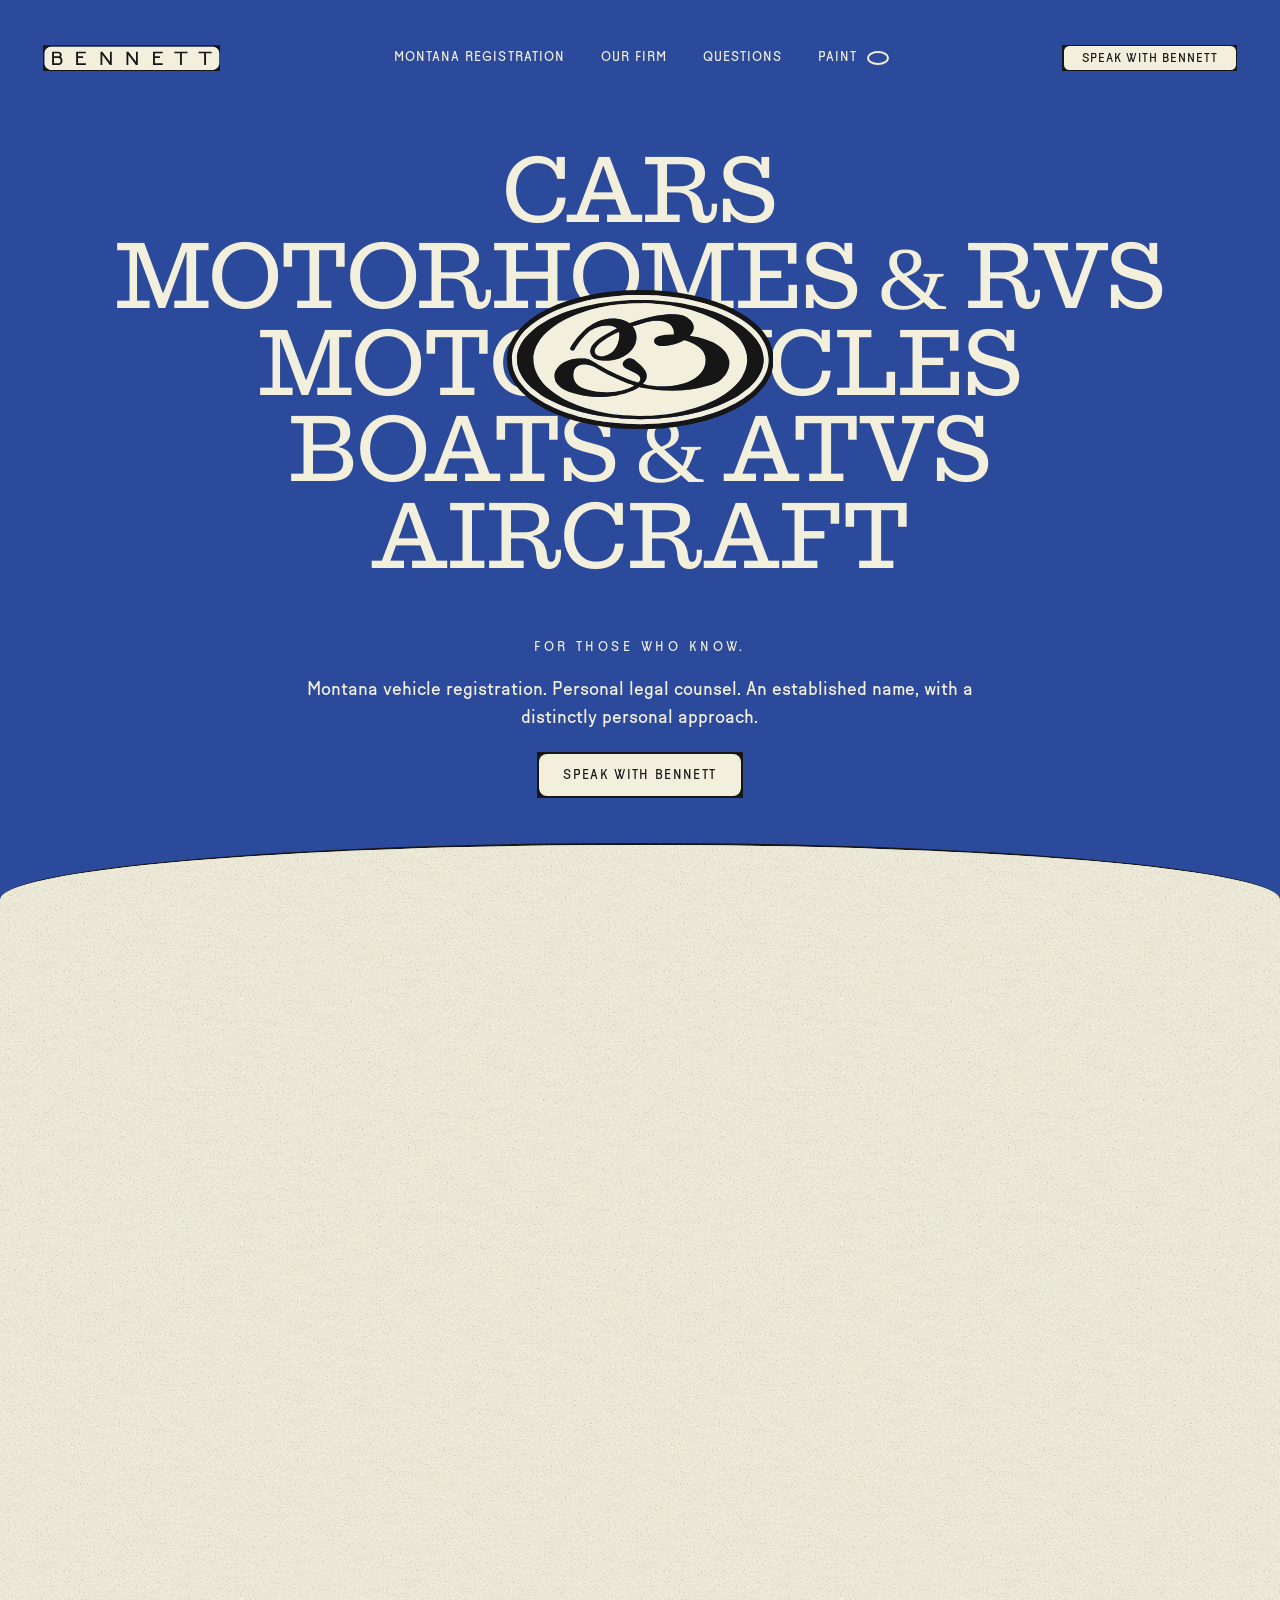
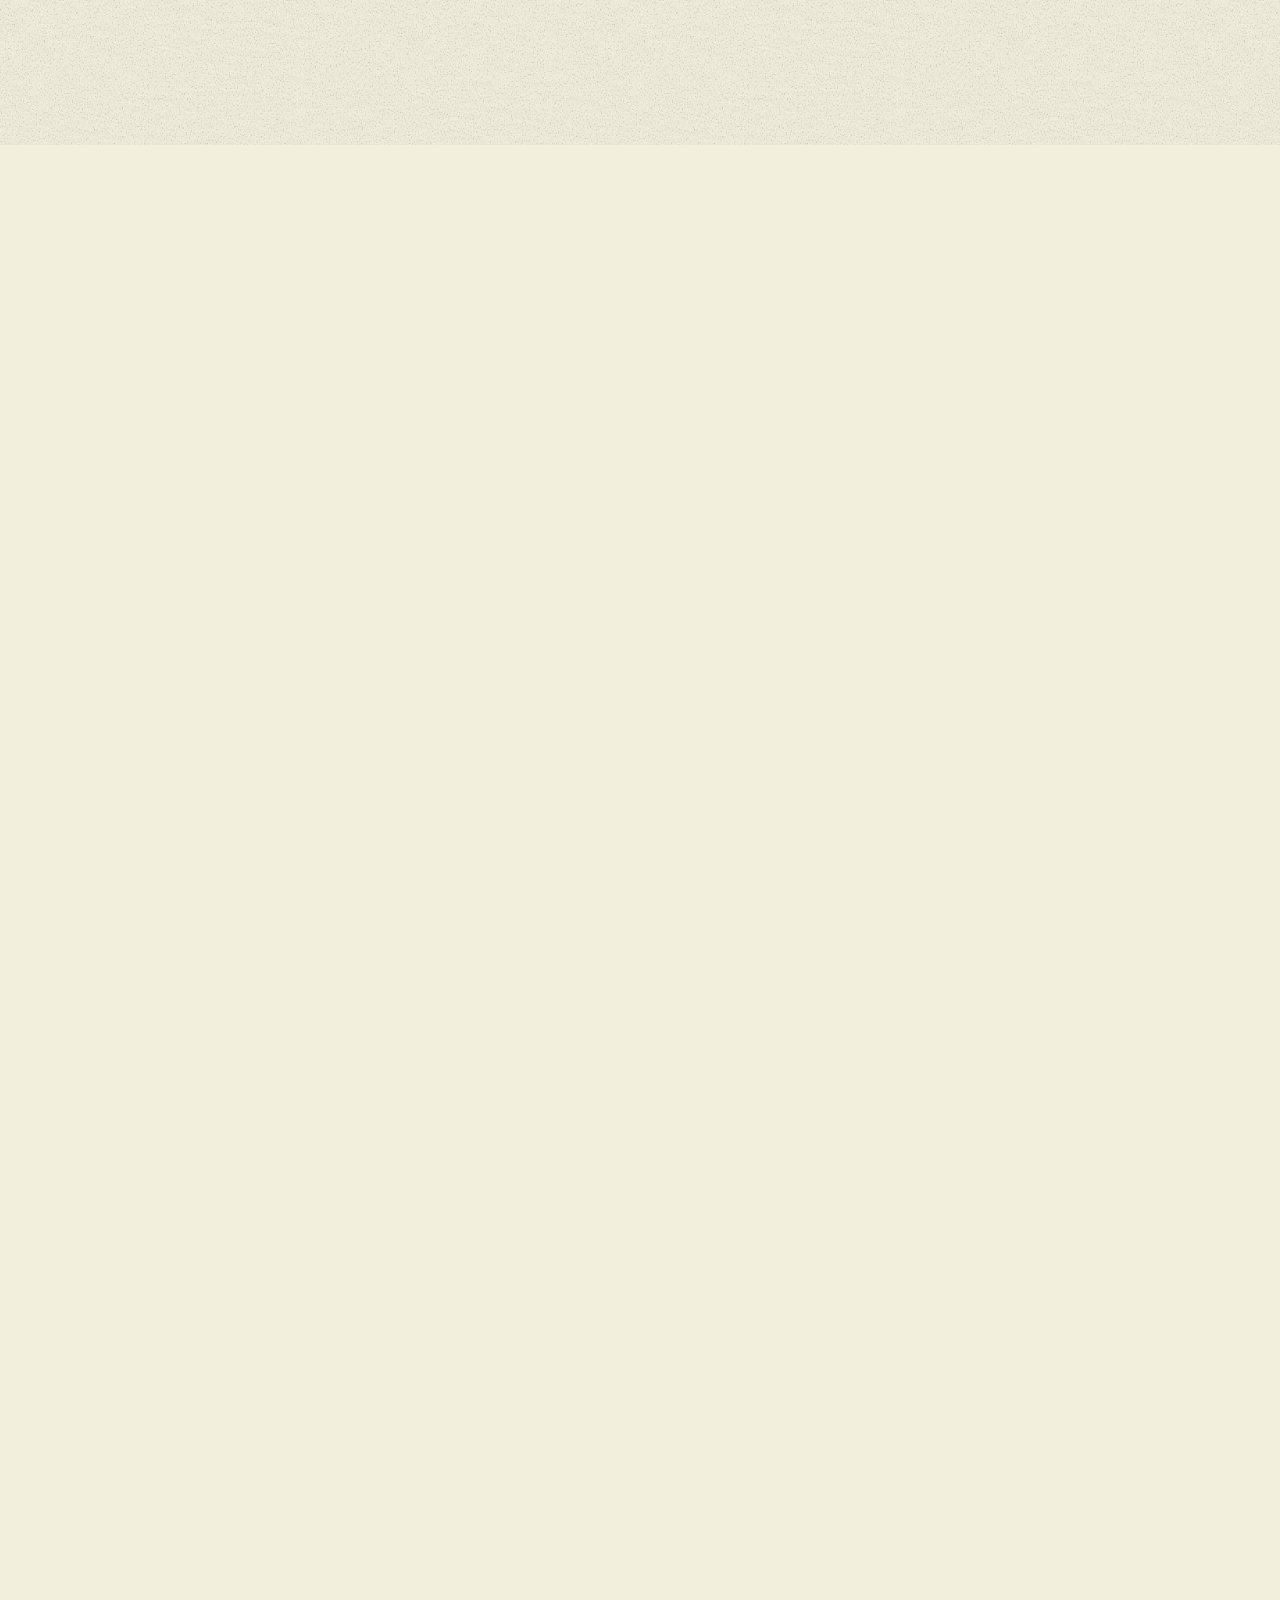
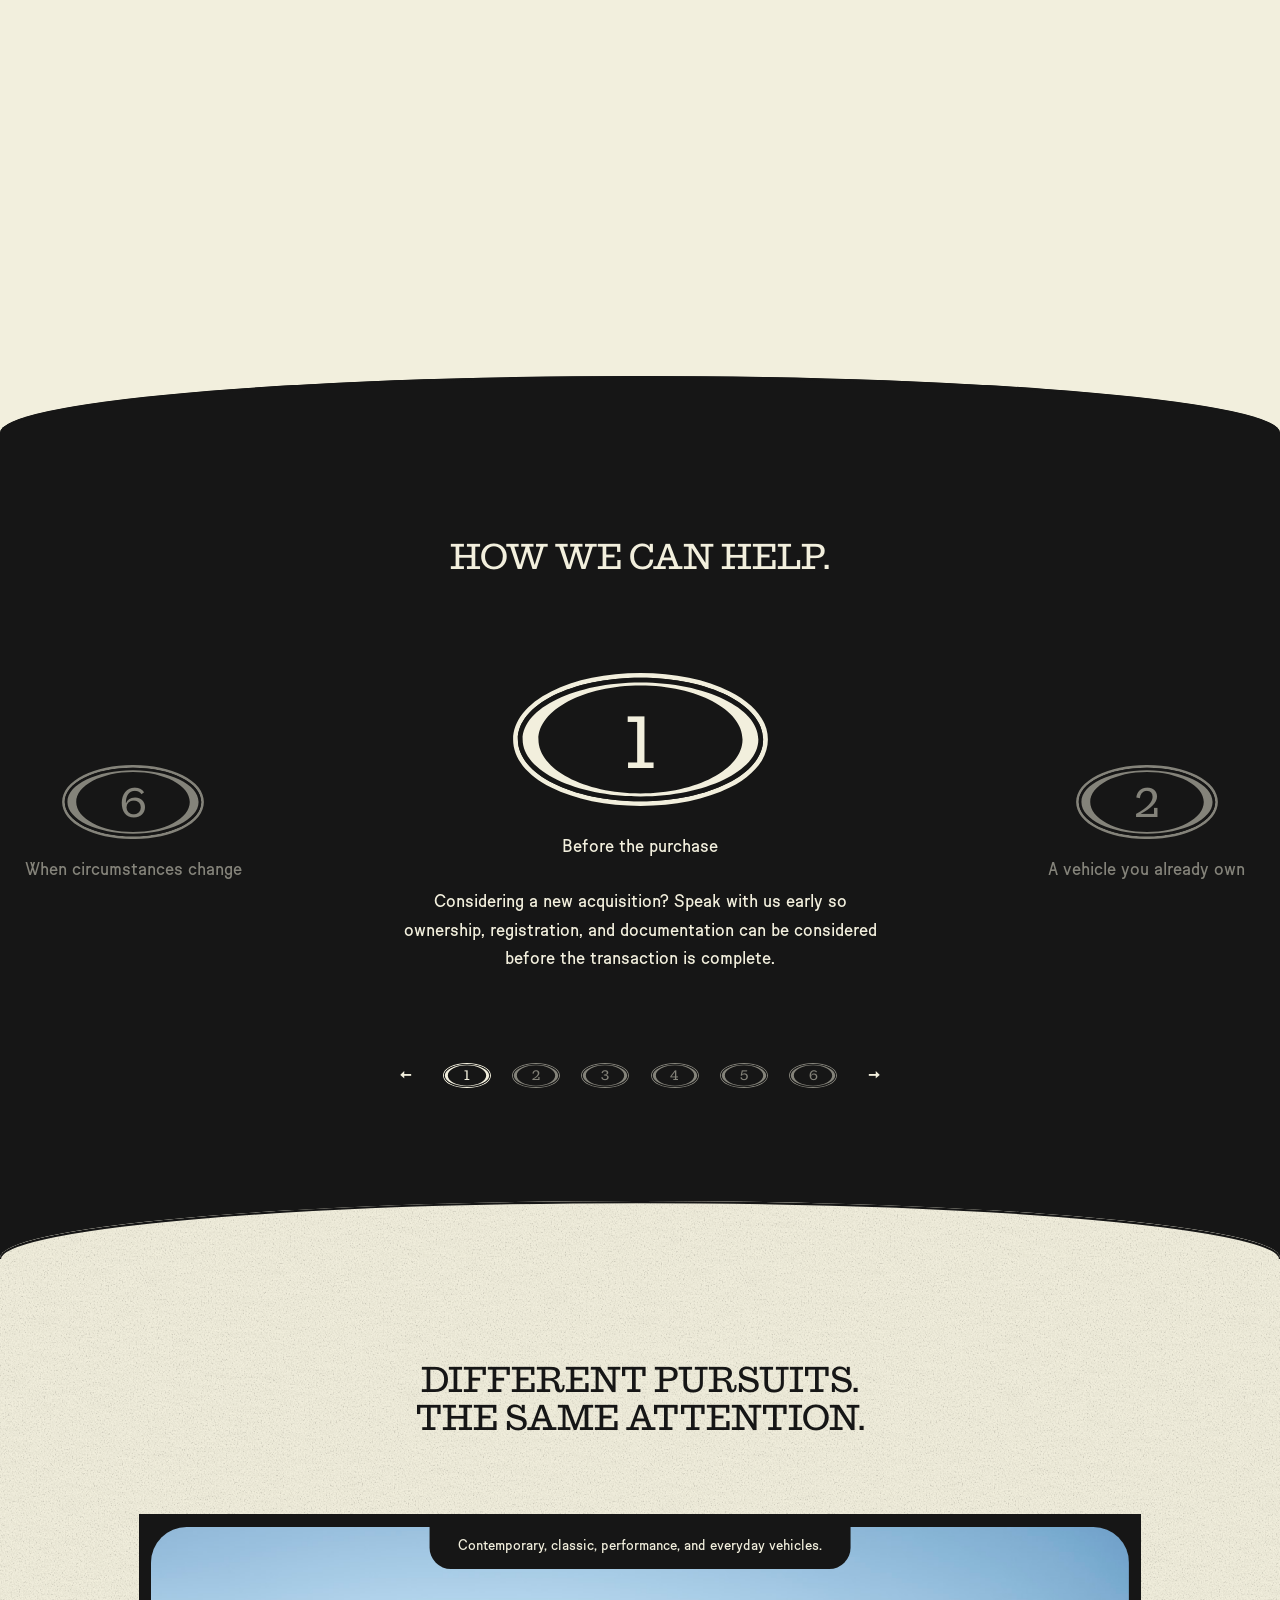
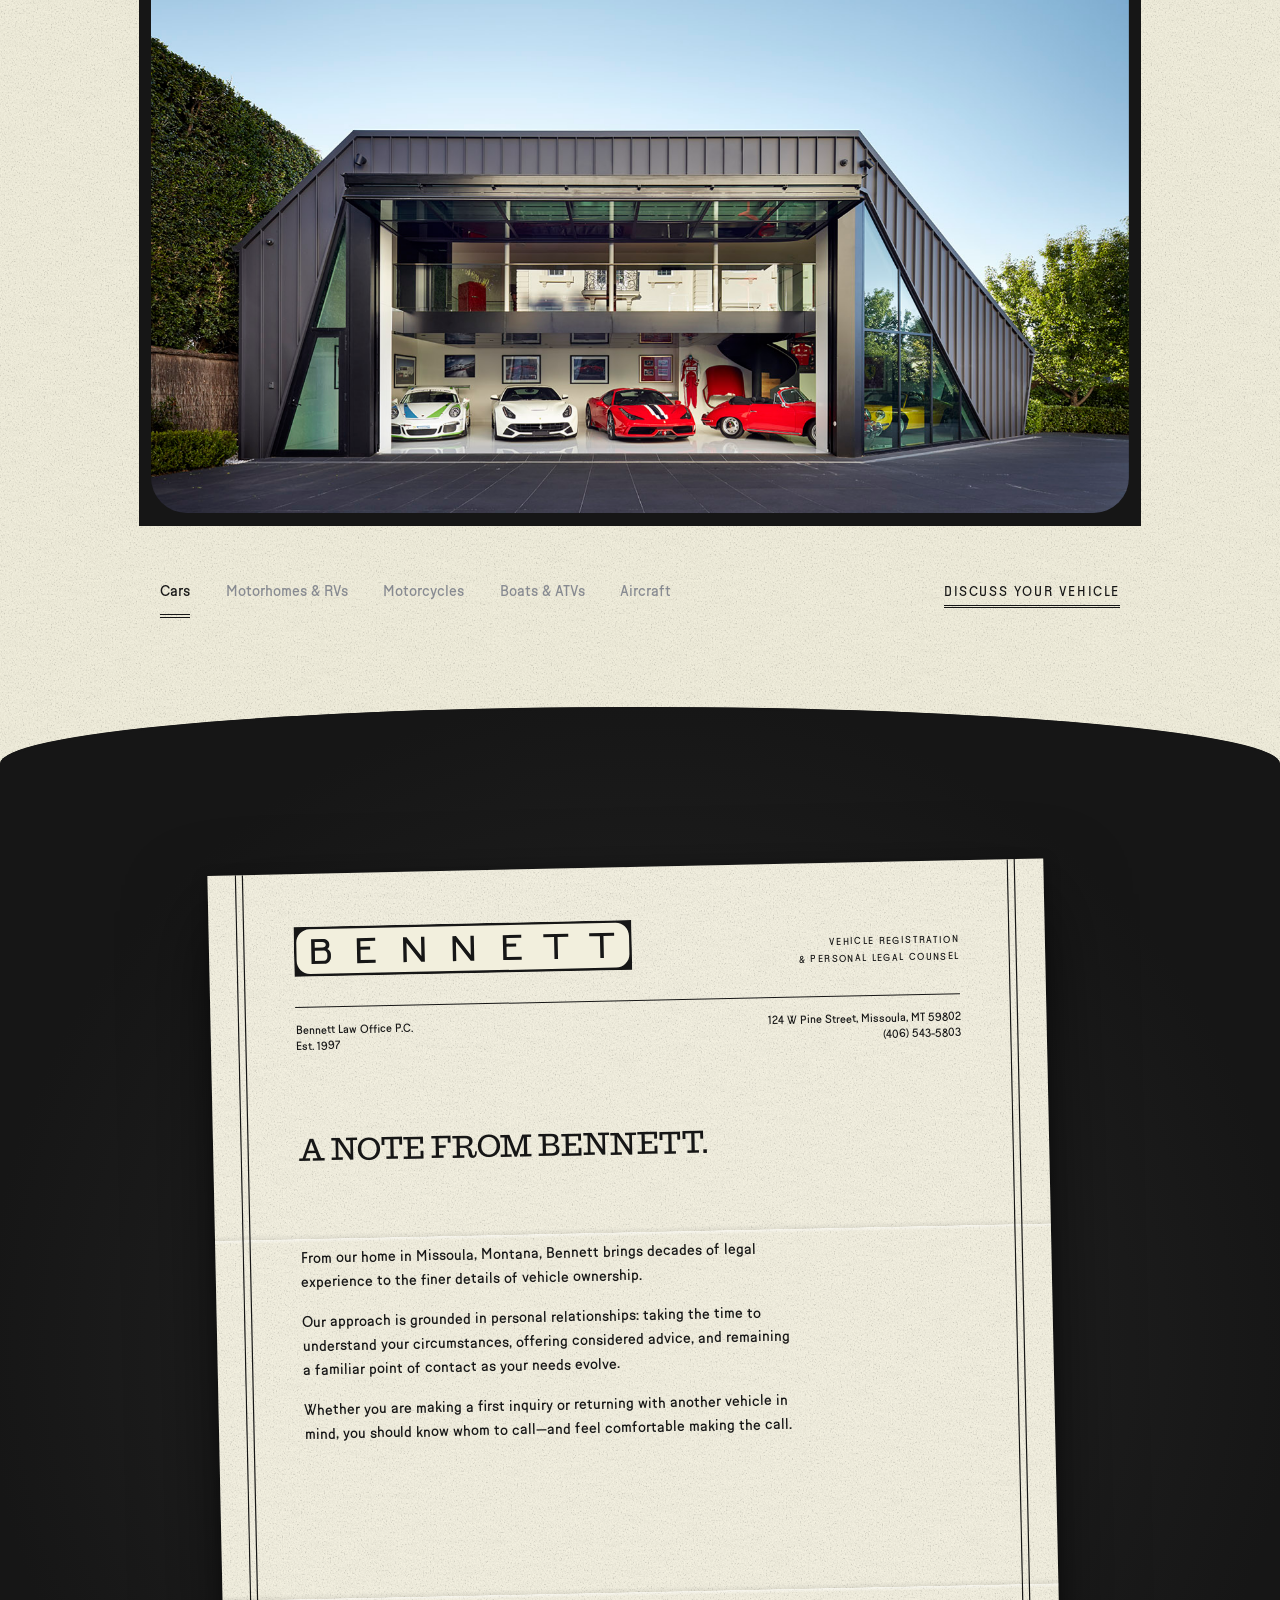
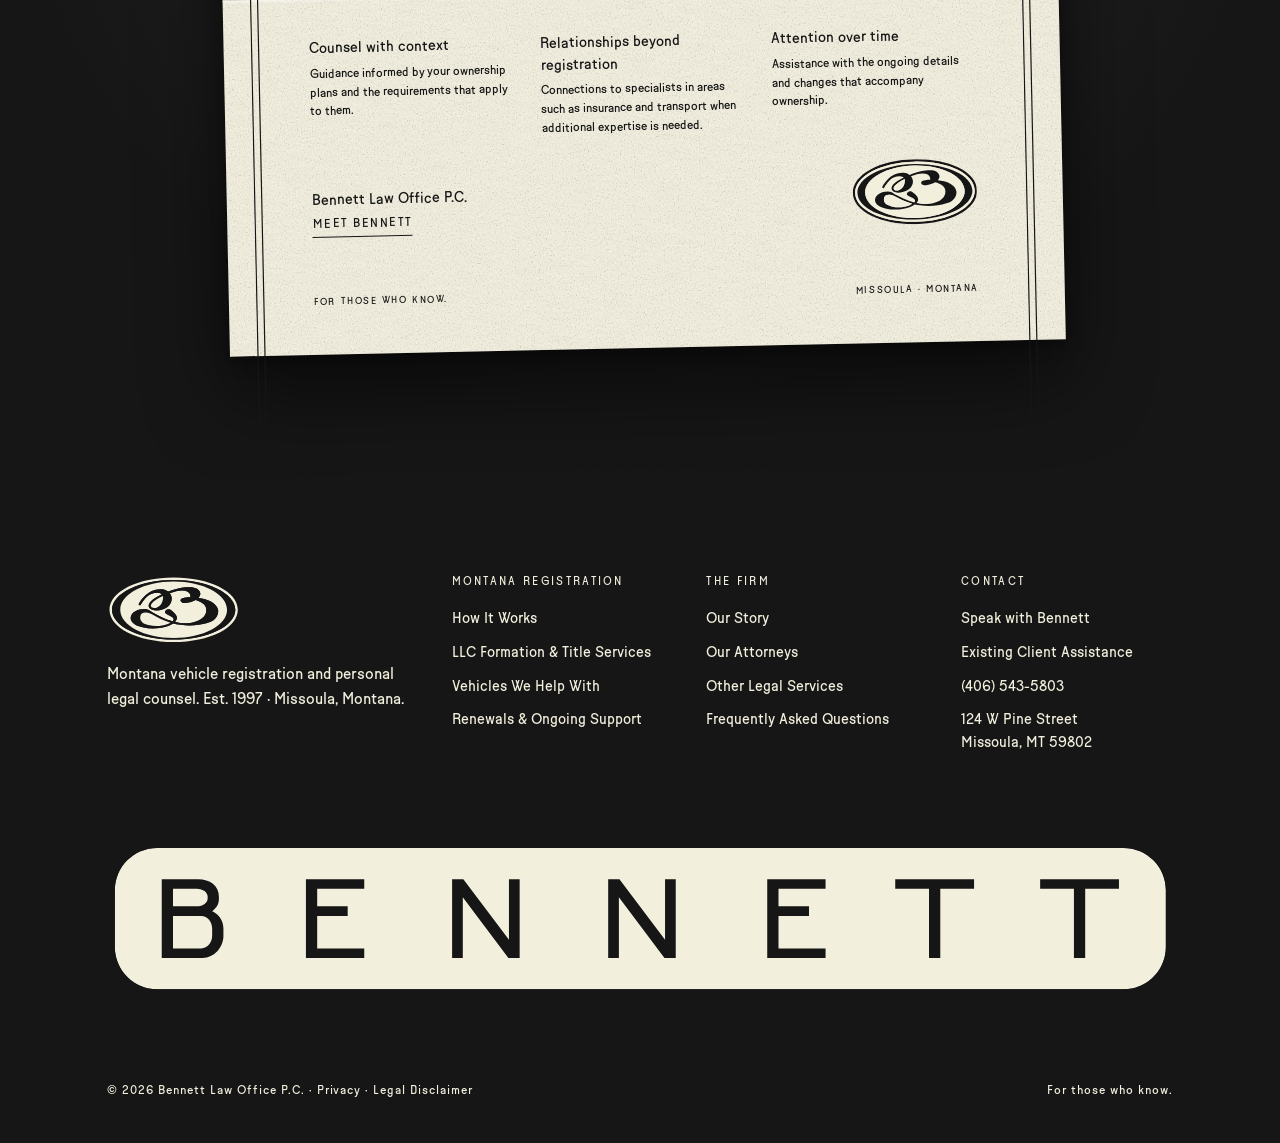
==== commit dbb8d655: "Remove hero vehicle fading and clipping while retaining parallax" ====
--- a/index.html
+++ b/index.html
@@ -1,3 +1,3 @@
 <!DOCTYPE html>
 
-<html lang="en"><head><meta charset="utf-8"/><meta content="width=device-width, initial-scale=1" name="viewport"/><meta content="noindex,nofollow" name="robots"/><title>Bennett — For those who know</title><meta content="website" property="og:type"/><meta content="Bennett" property="og:site_name"/><meta content="Bennett — For those who know" property="og:title"/><meta content="Montana vehicle registration. Personal legal counsel. An established name, with a distinctly personal approach." property="og:description"/><meta content="https://swim-lang.github.io/Bennett-Blue-Website/preview/" property="og:url"/><meta content="https://swim-lang.github.io/Bennett-Blue-Website/preview/assets/round-two/bennett-share.png" property="og:image"/><meta content="1200" property="og:image:width"/><meta content="630" property="og:image:height"/><meta content="Bennett wordmark on a deep blue background" property="og:image:alt"/><meta content="summary_large_image" name="twitter:card"/><meta content="Bennett — For those who know" name="twitter:title"/><meta content="Montana vehicle registration and personal legal counsel." name="twitter:description"/><meta content="https://swim-lang.github.io/Bennett-Blue-Website/preview/assets/round-two/bennett-share.png" name="twitter:image"/><meta content="Montana vehicle registration and personal legal counsel. Bennett Law Office, Missoula, Montana." name="description"/><link href="assets/svg/logo.svg" rel="icon" type="image/svg+xml"/><link as="font" crossorigin="" href="assets/fonts/successor-light.otf" rel="preload" type="font/otf"/><link as="font" crossorigin="" href="assets/fonts/malamocco-regular.otf" rel="preload" type="font/otf"/><link href="css/paper.css" rel="stylesheet"/><link href="css/round-two.css?v=curve2" rel="stylesheet"/><link href="css/paint.css?v=plain-chips1" rel="stylesheet"/><script src="js/paint.js?v=olive1"></script><script>if(!matchMedia('(prefers-reduced-motion: reduce)').matches&&(!location.hash||location.hash==='#hero')){document.documentElement.classList.add('opening-pending');setTimeout(()=>document.documentElement.classList.remove('opening-pending'),4500);}</script></head><body><a class="skip-link" href="#montana">Skip to content</a><div class="p0 page" id="page"><section class="p1 hero" id="hero"><header class="p2 site-header"><a aria-label="Bennett home" href="#hero"><svg class="p3" height="442" id="_18Y-0__t6kjsu0" version="1.1" viewBox="0 0 3000 442" width="3000" xmlns="http://www.w3.org/2000/svg"><path d="M2978.013,140.967v160.065c0,65.565-53.121,118.73-118.73,118.73H140.717c-65.565,0-118.73-53.165-118.73-118.73v-160.065c0-65.61,53.165-118.73,118.73-118.73h2718.566c65.609,0,118.73,53.12,118.73,118.73Z" fill="#F2EFDD"></path><path d="M0,.25v441.499h3000V.25H0ZM2978.013,301.033c0,65.565-53.121,118.73-118.73,118.73H140.717c-65.565,0-118.73-53.165-118.73-118.73v-160.065c0-65.61,53.165-118.73,118.73-118.73h2718.566c65.609,0,118.73,53.12,118.73,118.73v160.065Z" fill="#161616"></path><g><path d="M559.461,110.168h164.02v26.914h-132.356v49.538h85.741v26.915h-85.741v91.367h132.356v26.914h-164.02V110.168Z" fill="#161616"></path><path d="M970.578,331.816V110.168h31.664l128.239,170.669V110.168h30.081v221.648h-31.664l-128.239-170.67v170.67h-30.081Z" fill="#161616"></path><path d="M1409.559,331.816V110.168h31.664l128.239,170.669V110.168h30.081v221.648h-31.664l-128.239-170.67v170.67h-30.081Z" fill="#161616"></path><path d="M1856.9,110.168h164.019v26.914h-132.356v49.538h85.743v26.915h-85.743v91.367h132.356v26.914h-164.019V110.168Z" fill="#161616"></path><path d="M2311.91,137.082h-94.993v-26.914h221.648v26.914h-94.991v194.734h-31.664v-194.734Z" fill="#161616"></path><path d="M2719.454,137.082h-94.993v-26.914h221.648v26.914h-94.991v194.734h-31.664v-194.734Z" fill="#161616"></path><path d="M153.897,110.168h102.592c32.613,0,58.261,17.063,58.261,49.361v5.066c0,15.832-5.383,25.033-18.683,35.483,21.532,10.765,31.349,28.937,31.349,48.886v20.51c0,32.297-25.648,62.343-58.262,62.343h-115.257V110.168ZM283.086,164.384v-5.066c0-11.961-12.666-22.236-30.713-22.236h-66.811v49.538h66.811c18.047,0,30.713-10.275,30.713-22.236ZM295.752,269.474v-20.51c0-18.365-12.666-35.428-30.714-35.428h-79.477v91.367h79.477c18.048,0,30.714-17.063,30.714-35.428Z" fill="#161616"></path></g></svg></a><nav aria-label="Main navigation" class="p4 desktop-nav"><a class="p5" href="#montana">Montana Registration</a><a class="p6" href="our-firm.html">Our Firm</a><a class="p7" href="#questions">Questions</a></nav><a class="p9 header-cta" href="#contact"><div class="p10"><div class="p11">Speak with Bennett</div></div></a><button aria-controls="mobile-menu" aria-expanded="false" class="menu-toggle">Menu <span aria-hidden="true" class="menu-bars"></span></button></header><div class="p12 billboard"><h1 aria-label="Cars, Motorhomes and RVs, Motorcycles, Boats and ATVs, Aircraft" class="p13 vehicle-list"><span aria-hidden="true" class="vehicle-track"><span class="vehicle-line">Cars</span><span class="vehicle-line">Motorhomes &amp; RVs</span><span class="vehicle-line">Motorcycles</span><span class="vehicle-line">Boats &amp; ATVs</span><span class="vehicle-line">Aircraft</span><span class="vehicle-line">Cars</span><span class="vehicle-line">Motorhomes &amp; RVs</span><span class="vehicle-line">Motorcycles</span><span class="vehicle-line">Boats &amp; ATVs</span><span class="vehicle-line">Aircraft</span></span></h1><div class="p14 hero-seal"><svg class="p15" height="1566" id="_19K-0__qcyb0t0" version="1.1" viewBox="0 0 3000 1566" width="3000" xmlns="http://www.w3.org/2000/svg"><path d="M2550.741,216.745C2273.419,77.203,1900.081.311,1500.002.311S726.581,77.203,449.259,216.745C159.64,362.529,0,563.545,0,782.905s159.64,420.571,449.259,566.35c277.322,139.542,650.665,216.434,1050.744,216.434s773.417-76.892,1050.739-216.434c289.815-145.779,449.259-346.99,449.259-566.35s-159.444-420.376-449.259-566.16ZM1500.002,1509.485c-809.524,0-1443.794-319.089-1443.794-726.581S690.479,56.52,1500.002,56.52s1443.794,319.084,1443.794,726.385-634.27,726.581-1443.794,726.581Z" fill="#161616"></path><path d="M1500.002,56.52C690.479,56.52,56.209,375.603,56.209,782.905s634.27,726.581,1443.794,726.581,1443.794-319.089,1443.794-726.581S2309.526,56.52,1500.002,56.52ZM1500.002,1453.277c-765.031,0-1387.59-300.74-1387.59-670.372S734.971,112.723,1500.002,112.723s1387.585,300.545,1387.585,670.181-622.559,670.372-1387.585,670.372Z" fill="#F2EFDD"></path><path d="M1500.002,112.723C734.971,112.723,112.412,413.268,112.412,782.905s622.559,670.372,1387.59,670.372,1387.585-300.74,1387.585-670.372S2265.029,112.723,1500.002,112.723ZM1500.002,1417.761c-662.572,0-1201.602-284.74-1201.602-634.856S837.43,147.853,1500.002,147.853s1201.407,285.126,1201.407,635.052-538.839,634.856-1201.407,634.856Z" fill="#161616"></path><path d="M1500.002,147.853c-662.572,0-1201.602,285.126-1201.602,635.052s539.03,634.856,1201.602,634.856,1201.407-284.74,1201.407-634.856S2162.57,147.853,1500.002,147.853ZM2387.199,1022.562c-24.981,18.149-69.869,37.079-133.296,55.813-185.011,54.45-389.148,69.673-590.359,43.52-77.869-9.953-136.807-20.297-175.253-30.446-69.869,48.79-176.23,84.897-299.963,101.678-49.957,6.833-100.701,10.149-150.858,10.149-80.99,0-161.007-8.781-235.359-26.344-28.107-6.246-55.427-13.856-81.576-22.637-95.827-32.009-148.519-78.264-172.133-125.491-16.591-33.176-18.539-66.939-10.93-96.408,11.907-46.055,47.423-87.822,100.506-117.682,55.623-31.423,127.049-48.204,206.481-48.204,69.869,1.758,101.482,21.86,149.3,52.302,15.609,10.149,33.562,21.47,55.032,33.567,102.654,57.767,242.587,136.421,427.399,189.89,6.833-6.046,16.591-16.39,18.153-18.539,12.683-24.004,3.707-53.083-22.832-71.818-24.004-17.172-52.697-30.837-80.408-44.106-45.474-21.855-81.38-39.032-87.627-67.72-3.121-14.832,2.54-29.274,16.976-43.325,22.056-20.883,46.255-30.251,71.627-27.325,18.539,1.954,35.911,10.539,51.716,25.176,13.856,10.539,27.516,21.665,40.009,33.372,39.032,36.107,87.822,80.994,89.385,135.64.972,31.027-12.688,60.887-41.962,91.529l-1.558,1.563c21.855,5.07,51.716,11.121,87.622,17.367,126.273,22.637,253.708,15.028,368.66-21.47,139.928-44.497,222.09-116.315,244.145-213.504,15.418-67.72.391-126.073-44.302-173.3-50.939-53.864-132.319-84.506-192.621-101.096-56.795,33.767-138.956,57.571-226.388,65.381-42.348,3.902-76.892-5.465-97.189-26.153-11.125-11.316-16.004-23.223-14.832-35.906,4.488-52.306,118.268-64.208,185.597-66.748,10.344-.195,21.47-.195,33.176,0,7.419-24.59,3.707-51.716-10.735-80.403-23.028-45.474-77.673-70.455-162.37-74.162-48.009-2.149-97.389,3.902-146.179,17.953-43.52,12.493-101.678,29.665-141.682,43.716,20.097,24.786,33.567,53.278,40.004,84.897,20.102,96.408-31.418,219.36-191.253,276.15-126.073,45.474-257.615,33.372-306.014-27.907-15.609-19.711-21.465-41.958-17.367-66.353,8.195-48.595,54.836-101.482,134.854-152.812,48.985-31.613,104.217-61.669,164.133-89.971-4.879-4.879-10.735-9.172-16.981-13.074-22.637-13.465-54.841-19.907-95.045-19.516-80.013.977-158.272,30.251-215.067,80.213-76.892,67.72-127.045,147.147-150.077,188.523-5.46,9.758-20.297,14.832-32.2,10.735-7.023-2.344-12.493-7.223-14.832-13.27-2.149-5.465-1.758-11.125,1.172-16.2,46.25-83.334,220.923-353.046,519.123-327.479,55.818,4.293,105.389,22.246,143.835,51.52,139.147-51.716,276.54-84.501,391.492-95.822,115.729-11.707,208.625-2.339,257.415,30.641,15.028,10.344,27.907,21.269,38.251,32.59,36.888,39.227,46.055,83.529,25.762,127.831-7.419,16.004-18.539,31.814-33.376,47.032,54.45,8.005,104.999,18.735,150.863,31.814,177.593,51.716,279.661,140.71,295.275,257.806l.195,1.949c0,85.287-40.009,159.449-115.533,214.876Z" fill="#F2EFDD"></path><path d="M2502.537,805.737c-15.614-117.096-117.682-206.09-295.275-257.806-45.865-13.079-96.413-23.809-150.863-31.814,14.837-15.218,25.958-31.027,33.376-47.032,20.293-44.302,11.125-88.603-25.762-127.831-10.344-11.321-23.223-22.246-38.251-32.59-48.79-32.981-141.686-42.348-257.415-30.641-114.952,11.321-252.345,44.106-391.492,95.822-38.446-29.274-88.017-47.227-143.835-51.52-298.2-25.567-472.872,244.145-519.123,327.479-2.93,5.074-3.321,10.735-1.172,16.2,2.339,6.046,7.809,10.925,14.832,13.27,11.902,4.098,26.739-.977,32.2-10.735,23.032-41.376,73.185-120.803,150.077-188.523,56.795-49.962,135.054-79.236,215.067-80.213,40.204-.391,72.408,6.051,95.045,19.516,6.246,3.902,12.102,8.195,16.981,13.074-59.915,28.302-115.147,58.357-164.133,89.971-80.018,51.33-126.659,104.217-134.854,152.812-4.098,24.395,1.758,46.641,17.367,66.353,48.399,61.278,179.942,73.38,306.014,27.907,159.835-56.79,211.355-179.742,191.253-276.15-6.437-31.618-19.907-60.111-40.004-84.897,40.004-14.051,98.161-31.223,141.682-43.716,48.79-14.051,98.171-20.102,146.179-17.953,84.696,3.707,139.342,28.688,162.37,74.162,14.442,28.688,18.153,55.813,10.735,80.403-11.707-.195-22.832-.195-33.176,0-67.329,2.54-181.109,14.442-185.597,66.748-1.172,12.683,3.707,24.59,14.832,35.906,20.297,20.688,54.841,30.055,97.189,26.153,87.431-7.809,169.593-31.613,226.388-65.381,60.301,16.591,141.682,47.232,192.621,101.096,44.692,47.227,59.72,105.58,44.302,173.3-22.056,97.189-104.217,169.007-244.145,213.504-114.952,36.497-242.387,44.106-368.66,21.47-35.906-6.246-65.766-12.298-87.622-17.367l1.558-1.563c29.274-30.641,42.934-60.502,41.962-91.529-1.563-54.646-50.353-99.534-89.385-135.64-12.493-11.707-26.153-22.832-40.009-33.372-15.804-14.637-33.176-23.223-51.716-25.176-25.372-2.925-49.571,6.442-71.627,27.325-14.437,14.051-20.097,28.493-16.976,43.325,6.246,28.688,42.153,45.865,87.627,67.72,27.711,13.27,56.404,26.935,80.408,44.106,26.539,18.735,35.516,47.813,22.832,71.818-1.563,2.149-11.321,12.493-18.153,18.539-184.811-53.469-324.744-132.124-427.399-189.89-21.47-12.097-39.423-23.418-55.032-33.567-47.818-30.441-79.431-50.543-149.3-52.302-79.431,0-150.858,16.781-206.481,48.204-53.083,29.86-88.599,71.627-100.506,117.682-7.609,29.469-5.66,63.232,10.93,96.408,23.614,47.227,76.306,93.482,172.133,125.491,26.148,8.781,53.469,16.39,81.576,22.637,74.352,17.563,154.37,26.344,235.359,26.344,50.157,0,100.901-3.316,150.858-10.149,123.733-16.781,230.094-52.888,299.963-101.678,38.446,10.149,97.385,20.493,175.253,30.446,201.211,26.153,405.348,10.93,590.359-43.52,63.427-18.735,108.315-37.665,133.296-55.813,75.524-55.427,115.533-129.589,115.533-214.876l-.195-1.949ZM1259.955,537.587c-13.079,84.31-48.595,144.417-105.389,179.156-18.735,11.321-39.813,19.907-62.646,25.176-30.446,6.833-62.255,1.758-83.138-13.66-4.488-3.316-8.391-7.028-11.511-10.93-8.391-10.735-11.516-23.028-9.172-36.883,6.046-35.716,46.837-79.627,115.143-123.538,46.055-29.469,98.166-57.962,155.347-84.897,4.879,18.153,5.27,40.204,1.367,65.576ZM1350.897,1110.384c-128.998,46.641-278.494,51.911-421.348,14.828-57.185-15.028-98.947-32.395-124.319-51.911-38.446-29.469-57.962-66.743-57.962-110.068,0-54.45,18.344-91.143,54.45-108.705,17.563-8.586,39.618-12.879,65.962-12.879,5.27,0,10.539.191,16.2.581,39.227,2.344,78.455,13.86,113.584,33.181l23.418,13.074c98.947,55.813,233.411,131.342,408.859,185.988-23.028,13.074-49.376,25.176-78.845,35.911Z" fill="#161616"></path><path d="M1259.955,537.587c-13.079,84.31-48.595,144.417-105.389,179.156-18.735,11.321-39.813,19.907-62.646,25.176-30.446,6.833-62.255,1.758-83.138-13.66-4.488-3.316-8.391-7.028-11.511-10.93-8.391-10.735-11.516-23.028-9.172-36.883,6.046-35.716,46.837-79.627,115.143-123.538,46.055-29.469,98.166-57.962,155.347-84.897,4.879,18.153,5.27,40.204,1.367,65.576Z" fill="#F2EFDD"></path><path d="M1429.743,1074.473c-23.028,13.074-49.376,25.176-78.845,35.911-128.998,46.641-278.494,51.911-421.348,14.828-57.185-15.028-98.947-32.395-124.319-51.911-38.446-29.469-57.962-66.743-57.962-110.068,0-54.45,18.344-91.143,54.45-108.705,17.563-8.586,39.618-12.879,65.962-12.879,5.27,0,10.539.191,16.2.581,39.227,2.344,78.455,13.86,113.584,33.181l23.418,13.074c98.947,55.813,233.411,131.342,408.859,185.988Z" fill="#F2EFDD"></path></svg></div><button aria-label="Pause vehicle animation" aria-pressed="false" class="motion-toggle">Ⅱ</button></div><div class="p16 hero-below"><div class="p17">For those who know.</div><div class="p18">Montana vehicle registration. Personal legal counsel. An established name, with a distinctly personal approach.</div><a class="p19 hero-cta" href="#contact"><div class="p20"><div class="p21">Speak with Bennett</div></div></a></div></section><section class="p22 montana" id="montana"><h2 class="p23 adv-title reveal-left">A Montana advantage.</h2><h2 class="p24 company-title reveal-right">In good company.</h2><div class="p25 adv-intro reveal-left">Montana’s lack of a general sales tax makes it a compelling place to explore vehicle ownership. Whether a Montana LLC is appropriate for you deserves a closer look.</div><a class="p27 adv-link reveal-left" href="#questions"><div class="p28">Understand the Montana approach</div></a><div aria-label="Bennett office at 124 W Pine Street" class="p30 office reveal-right" role="img"></div><div class="p31 company-body reveal-right">We consider your circumstances, explain the relevant requirements, and help you understand the next steps. When the arrangement is right, we attend to the entity formation, title work, and registration.</div><a class="p32 company-cta reveal-right" href="#contact"><div class="p33"><div class="p34">Speak with Bennett</div></div></a><div class="p35 company-address reveal-right">124 W Pine Street, Missoula · (406) 543-5803</div><svg class="p36 center-stripes" height="1340" preserveaspectratio="none" viewBox="0 0 28 1340" width="28" xmlns="http://www.w3.org/2000/svg"><g><rect fill="#161616" height="1340" width="4" x="0" y="0"></rect><rect fill="#161616" height="1340" width="4" x="8" y="0"></rect><rect fill="#161616" height="1340" width="4" x="16" y="0"></rect><rect fill="#161616" height="1340" width="4" x="24" y="0"></rect></g></svg></section><section class="p37 situations" id="situations"><div class="p38 situations-heading"><h2 class="p39">Whatever brings you here, begin with a conversation.</h2><div class="p40">A forthcoming purchase. A financing question. A change in plans. Good advice starts with the particulars.</div></div><div aria-label="Six ways Bennett can help. Scroll horizontally or use arrow keys." class="p41 cards-track" tabindex="0"><article class="p42 situation-card" id="situation-0"><div class="p43"><h3 class="p44">Before the purchase</h3><div class="p45">Considering a new acquisition? Speak with us early so ownership, registration, and documentation can be considered before the transaction is complete.</div></div><svg class="p46" height="280" viewBox="0 0 10 280" width="10" xmlns="http://www.w3.org/2000/svg"><path d="M1 0V280 M9 0V280" fill="#000000" stroke="#161616" stroke-width="1.5"></path></svg></article><article class="p47 situation-card" id="situation-1"><div class="p48"><h3 class="p49">A vehicle you already own</h3><div class="p50">You do not have to be buying something new to explore Montana registration. We can review your current ownership and advise on the available next steps.</div></div><svg class="p51" height="280" viewBox="0 0 10 280" width="10" xmlns="http://www.w3.org/2000/svg"><path d="M1 0V280 M9 0V280" fill="#000000" stroke="#F2EFDD" stroke-width="1.5"></path></svg></article><article class="p52 situation-card" id="situation-2"><div class="p53"><h3 class="p54">Financing to account for</h3><div class="p55">A financed vehicle brings additional requirements. We help you understand the lender permissions and documentation involved in ownership through an LLC.</div></div><svg class="p56" height="280" viewBox="0 0 10 280" width="10" xmlns="http://www.w3.org/2000/svg"><path d="M1 0V280 M9 0V280" fill="#000000" stroke="#161616" stroke-width="1.5"></path></svg></article><article class="p57 situation-card" id="situation-3"><div class="p58"><h3 class="p59">Another vehicle in mind</h3><div class="p60">When you add a vehicle, we can review how it fits within your existing arrangement and help with the associated title and registration work.</div></div><svg class="p61" height="280" viewBox="0 0 10 280" width="10" xmlns="http://www.w3.org/2000/svg"><path d="M1 0V280 M9 0V280" fill="#000000" stroke="#F2EFDD" stroke-width="1.5"></path></svg></article><article class="p62 situation-card" id="situation-4"><div class="p63"><h3 class="p64">The details that come around again</h3><div class="p65">Registration renewals and ongoing LLC requirements deserve consistent attention. We help you keep up with the obligations associated with your arrangement.</div></div><svg class="p66" height="280" viewBox="0 0 10 280" width="10" xmlns="http://www.w3.org/2000/svg"><path d="M1 0V280 M9 0V280" fill="#000000" stroke="#161616" stroke-width="1.5"></path></svg></article><article class="p67 situation-card" id="situation-5"><div class="p68"><h3 class="p69">When circumstances change</h3><div class="p70">A move, a sale, or a different approach to ownership may call for changes. We can assist with registration transitions and winding up an entity when it is no longer needed.</div></div><svg class="p71" height="280" viewBox="0 0 10 280" width="10" xmlns="http://www.w3.org/2000/svg"><path d="M1 0V280 M9 0V280" fill="#000000" stroke="#F2EFDD" stroke-width="1.5"></path></svg></article></div><div class="p72 cards-indicator"><div class="p73"><div class="p74 cards-progress"></div></div><button aria-label="Next situation" class="p75 next-card">Scroll</button></div></section><section class="p76 vehicles" id="vehicles"><h2 class="p77 gallery-heading"><div class="p78">Different pursuits.</div><div class="p79">The same attention.</div></h2><div class="p80 gallery-intro">The car you have been looking for. The motorhome for what comes next. The motorcycle you make time to ride.</div><button aria-label="Enlarge Cars photograph" class="p81 gallery-photo" id="vehicle-panel" role="tabpanel" type="button"><div aria-label="Modern private garage by Architects Ink" class="p82 gallery-image" role="img"></div></button><div aria-live="polite" class="p83 gallery-tooltip"><div class="p84">Cars</div><div class="p85">Contemporary, classic, performance, and everyday vehicles.</div></div><div class="p86 gallery-switcher"><div aria-label="Vehicle categories" class="p87 vehicle-tabs" role="tablist"><button aria-controls="vehicle-panel" aria-selected="true" class="p88" data-vehicle="0" role="tab" tabindex="0" type="button"><div class="p89">Cars</div></button><button aria-controls="vehicle-panel" aria-selected="false" class="p90" data-vehicle="1" role="tab" tabindex="-1" type="button"><div class="p91">Motorhomes &amp; RVs</div></button><button aria-controls="vehicle-panel" aria-selected="false" class="p92" data-vehicle="2" role="tab" tabindex="-1" type="button"><div class="p93">Motorcycles</div></button><button aria-controls="vehicle-panel" aria-selected="false" class="p94" data-vehicle="3" role="tab" tabindex="-1" type="button"><div class="p95">Boats &amp; ATVs</div></button><button aria-controls="vehicle-panel" aria-selected="false" class="p96" data-vehicle="4" role="tab" tabindex="-1" type="button"><div class="p97">Aircraft</div></button></div><a class="p98" href="#contact"><div class="p99">Discuss your vehicle</div></a></div></section><section class="p100 firm" id="firm"><div class="p101 letter-sheet"><div class="p102 fold-one"></div><div class="p103 fold-two"></div><svg class="p104 rule-left" height="1216" viewBox="0 0 10 1216" width="10" xmlns="http://www.w3.org/2000/svg"><path d="M1 0V1216 M8 0V1216" fill="#000000" stroke="#161616" stroke-width="1.2"></path></svg><svg class="p105 rule-right" height="1216" viewBox="0 0 10 1216" width="10" xmlns="http://www.w3.org/2000/svg"><path d="M1 0V1216 M8 0V1216" fill="#000000" stroke="#161616" stroke-width="1.2"></path></svg><div class="p106 letter-lockup"><svg class="p107" height="442" id="_1ND-0__t6kjsu0" version="1.1" viewBox="0 0 3000 442" width="3000" xmlns="http://www.w3.org/2000/svg"><path d="M2978.013,140.967v160.065c0,65.565-53.121,118.73-118.73,118.73H140.717c-65.565,0-118.73-53.165-118.73-118.73v-160.065c0-65.61,53.165-118.73,118.73-118.73h2718.566c65.609,0,118.73,53.12,118.73,118.73Z" fill="#F2EFDD"></path><path d="M0,.25v441.499h3000V.25H0ZM2978.013,301.033c0,65.565-53.121,118.73-118.73,118.73H140.717c-65.565,0-118.73-53.165-118.73-118.73v-160.065c0-65.61,53.165-118.73,118.73-118.73h2718.566c65.609,0,118.73,53.12,118.73,118.73v160.065Z" fill="#161616"></path><g><path d="M559.461,110.168h164.02v26.914h-132.356v49.538h85.741v26.915h-85.741v91.367h132.356v26.914h-164.02V110.168Z" fill="#161616"></path><path d="M970.578,331.816V110.168h31.664l128.239,170.669V110.168h30.081v221.648h-31.664l-128.239-170.67v170.67h-30.081Z" fill="#161616"></path><path d="M1409.559,331.816V110.168h31.664l128.239,170.669V110.168h30.081v221.648h-31.664l-128.239-170.67v170.67h-30.081Z" fill="#161616"></path><path d="M1856.9,110.168h164.019v26.914h-132.356v49.538h85.743v26.915h-85.743v91.367h132.356v26.914h-164.019V110.168Z" fill="#161616"></path><path d="M2311.91,137.082h-94.993v-26.914h221.648v26.914h-94.991v194.734h-31.664v-194.734Z" fill="#161616"></path><path d="M2719.454,137.082h-94.993v-26.914h221.648v26.914h-94.991v194.734h-31.664v-194.734Z" fill="#161616"></path><path d="M153.897,110.168h102.592c32.613,0,58.261,17.063,58.261,49.361v5.066c0,15.832-5.383,25.033-18.683,35.483,21.532,10.765,31.349,28.937,31.349,48.886v20.51c0,32.297-25.648,62.343-58.262,62.343h-115.257V110.168ZM283.086,164.384v-5.066c0-11.961-12.666-22.236-30.713-22.236h-66.811v49.538h66.811c18.047,0,30.713-10.275,30.713-22.236ZM295.752,269.474v-20.51c0-18.365-12.666-35.428-30.714-35.428h-79.477v91.367h79.477c18.048,0,30.714-17.063,30.714-35.428Z" fill="#161616"></path></g></svg><div class="p108"><div class="p109">Vehicle Registration</div><div class="p110">&amp; Personal Legal Counsel</div></div></div><div class="p111 sender"><div class="p112">Bennett Law Office P.C.<br/>Est. 1997</div><div class="p113">124 W Pine Street, Missoula, MT 59802<br/>(406) 543-5803</div></div><h2 class="p114 letter-subject">A note from Bennett.</h2><div class="p115 letter-body"><div class="p116">From our home in Missoula, Montana, Bennett brings decades of legal experience to the finer details of vehicle ownership.</div><div class="p117">Our approach is grounded in personal relationships: taking the time to understand your circumstances, offering considered advice, and remaining a familiar point of contact as your needs evolve.</div><div class="p118">Whether you are making a first inquiry or returning with another vehicle in mind, you should know whom to call—and feel comfortable making the call.</div></div><div class="p119 letter-pillars"><div class="p120"><div class="p121">Counsel with context</div><div class="p122">Guidance informed by your ownership plans and the requirements that apply to them.</div></div><div class="p123"><div class="p124">Relationships beyond registration</div><div class="p125">Connections to specialists in areas such as insurance and transport when additional expertise is needed.</div></div><div class="p126"><div class="p127">Attention over time</div><div class="p128">Assistance with the ongoing details and changes that accompany ownership.</div></div></div><div class="p129 letter-signoff"><div class="p130">Bennett Law Office P.C.</div><a class="p131" href="our-firm.html"><div class="p132">Meet Bennett</div></a></div><div class="p133 letter-seal"><svg class="p134" height="1566" id="_1MF-0__qcyb0t0" version="1.1" viewBox="0 0 3000 1566" width="3000" xmlns="http://www.w3.org/2000/svg"><path d="M2550.741,216.745C2273.419,77.203,1900.081.311,1500.002.311S726.581,77.203,449.259,216.745C159.64,362.529,0,563.545,0,782.905s159.64,420.571,449.259,566.35c277.322,139.542,650.665,216.434,1050.744,216.434s773.417-76.892,1050.739-216.434c289.815-145.779,449.259-346.99,449.259-566.35s-159.444-420.376-449.259-566.16ZM1500.002,1509.485c-809.524,0-1443.794-319.089-1443.794-726.581S690.479,56.52,1500.002,56.52s1443.794,319.084,1443.794,726.385-634.27,726.581-1443.794,726.581Z" fill="#161616"></path><path d="M1500.002,56.52C690.479,56.52,56.209,375.603,56.209,782.905s634.27,726.581,1443.794,726.581,1443.794-319.089,1443.794-726.581S2309.526,56.52,1500.002,56.52ZM1500.002,1453.277c-765.031,0-1387.59-300.74-1387.59-670.372S734.971,112.723,1500.002,112.723s1387.585,300.545,1387.585,670.181-622.559,670.372-1387.585,670.372Z" fill="#F2EFDD"></path><path d="M1500.002,112.723C734.971,112.723,112.412,413.268,112.412,782.905s622.559,670.372,1387.59,670.372,1387.585-300.74,1387.585-670.372S2265.029,112.723,1500.002,112.723ZM1500.002,1417.761c-662.572,0-1201.602-284.74-1201.602-634.856S837.43,147.853,1500.002,147.853s1201.407,285.126,1201.407,635.052-538.839,634.856-1201.407,634.856Z" fill="#161616"></path><path d="M1500.002,147.853c-662.572,0-1201.602,285.126-1201.602,635.052s539.03,634.856,1201.602,634.856,1201.407-284.74,1201.407-634.856S2162.57,147.853,1500.002,147.853ZM2387.199,1022.562c-24.981,18.149-69.869,37.079-133.296,55.813-185.011,54.45-389.148,69.673-590.359,43.52-77.869-9.953-136.807-20.297-175.253-30.446-69.869,48.79-176.23,84.897-299.963,101.678-49.957,6.833-100.701,10.149-150.858,10.149-80.99,0-161.007-8.781-235.359-26.344-28.107-6.246-55.427-13.856-81.576-22.637-95.827-32.009-148.519-78.264-172.133-125.491-16.591-33.176-18.539-66.939-10.93-96.408,11.907-46.055,47.423-87.822,100.506-117.682,55.623-31.423,127.049-48.204,206.481-48.204,69.869,1.758,101.482,21.86,149.3,52.302,15.609,10.149,33.562,21.47,55.032,33.567,102.654,57.767,242.587,136.421,427.399,189.89,6.833-6.046,16.591-16.39,18.153-18.539,12.683-24.004,3.707-53.083-22.832-71.818-24.004-17.172-52.697-30.837-80.408-44.106-45.474-21.855-81.38-39.032-87.627-67.72-3.121-14.832,2.54-29.274,16.976-43.325,22.056-20.883,46.255-30.251,71.627-27.325,18.539,1.954,35.911,10.539,51.716,25.176,13.856,10.539,27.516,21.665,40.009,33.372,39.032,36.107,87.822,80.994,89.385,135.64.972,31.027-12.688,60.887-41.962,91.529l-1.558,1.563c21.855,5.07,51.716,11.121,87.622,17.367,126.273,22.637,253.708,15.028,368.66-21.47,139.928-44.497,222.09-116.315,244.145-213.504,15.418-67.72.391-126.073-44.302-173.3-50.939-53.864-132.319-84.506-192.621-101.096-56.795,33.767-138.956,57.571-226.388,65.381-42.348,3.902-76.892-5.465-97.189-26.153-11.125-11.316-16.004-23.223-14.832-35.906,4.488-52.306,118.268-64.208,185.597-66.748,10.344-.195,21.47-.195,33.176,0,7.419-24.59,3.707-51.716-10.735-80.403-23.028-45.474-77.673-70.455-162.37-74.162-48.009-2.149-97.389,3.902-146.179,17.953-43.52,12.493-101.678,29.665-141.682,43.716,20.097,24.786,33.567,53.278,40.004,84.897,20.102,96.408-31.418,219.36-191.253,276.15-126.073,45.474-257.615,33.372-306.014-27.907-15.609-19.711-21.465-41.958-17.367-66.353,8.195-48.595,54.836-101.482,134.854-152.812,48.985-31.613,104.217-61.669,164.133-89.971-4.879-4.879-10.735-9.172-16.981-13.074-22.637-13.465-54.841-19.907-95.045-19.516-80.013.977-158.272,30.251-215.067,80.213-76.892,67.72-127.045,147.147-150.077,188.523-5.46,9.758-20.297,14.832-32.2,10.735-7.023-2.344-12.493-7.223-14.832-13.27-2.149-5.465-1.758-11.125,1.172-16.2,46.25-83.334,220.923-353.046,519.123-327.479,55.818,4.293,105.389,22.246,143.835,51.52,139.147-51.716,276.54-84.501,391.492-95.822,115.729-11.707,208.625-2.339,257.415,30.641,15.028,10.344,27.907,21.269,38.251,32.59,36.888,39.227,46.055,83.529,25.762,127.831-7.419,16.004-18.539,31.814-33.376,47.032,54.45,8.005,104.999,18.735,150.863,31.814,177.593,51.716,279.661,140.71,295.275,257.806l.195,1.949c0,85.287-40.009,159.449-115.533,214.876Z" fill="#F2EFDD"></path><path d="M2502.537,805.737c-15.614-117.096-117.682-206.09-295.275-257.806-45.865-13.079-96.413-23.809-150.863-31.814,14.837-15.218,25.958-31.027,33.376-47.032,20.293-44.302,11.125-88.603-25.762-127.831-10.344-11.321-23.223-22.246-38.251-32.59-48.79-32.981-141.686-42.348-257.415-30.641-114.952,11.321-252.345,44.106-391.492,95.822-38.446-29.274-88.017-47.227-143.835-51.52-298.2-25.567-472.872,244.145-519.123,327.479-2.93,5.074-3.321,10.735-1.172,16.2,2.339,6.046,7.809,10.925,14.832,13.27,11.902,4.098,26.739-.977,32.2-10.735,23.032-41.376,73.185-120.803,150.077-188.523,56.795-49.962,135.054-79.236,215.067-80.213,40.204-.391,72.408,6.051,95.045,19.516,6.246,3.902,12.102,8.195,16.981,13.074-59.915,28.302-115.147,58.357-164.133,89.971-80.018,51.33-126.659,104.217-134.854,152.812-4.098,24.395,1.758,46.641,17.367,66.353,48.399,61.278,179.942,73.38,306.014,27.907,159.835-56.79,211.355-179.742,191.253-276.15-6.437-31.618-19.907-60.111-40.004-84.897,40.004-14.051,98.161-31.223,141.682-43.716,48.79-14.051,98.171-20.102,146.179-17.953,84.696,3.707,139.342,28.688,162.37,74.162,14.442,28.688,18.153,55.813,10.735,80.403-11.707-.195-22.832-.195-33.176,0-67.329,2.54-181.109,14.442-185.597,66.748-1.172,12.683,3.707,24.59,14.832,35.906,20.297,20.688,54.841,30.055,97.189,26.153,87.431-7.809,169.593-31.613,226.388-65.381,60.301,16.591,141.682,47.232,192.621,101.096,44.692,47.227,59.72,105.58,44.302,173.3-22.056,97.189-104.217,169.007-244.145,213.504-114.952,36.497-242.387,44.106-368.66,21.47-35.906-6.246-65.766-12.298-87.622-17.367l1.558-1.563c29.274-30.641,42.934-60.502,41.962-91.529-1.563-54.646-50.353-99.534-89.385-135.64-12.493-11.707-26.153-22.832-40.009-33.372-15.804-14.637-33.176-23.223-51.716-25.176-25.372-2.925-49.571,6.442-71.627,27.325-14.437,14.051-20.097,28.493-16.976,43.325,6.246,28.688,42.153,45.865,87.627,67.72,27.711,13.27,56.404,26.935,80.408,44.106,26.539,18.735,35.516,47.813,22.832,71.818-1.563,2.149-11.321,12.493-18.153,18.539-184.811-53.469-324.744-132.124-427.399-189.89-21.47-12.097-39.423-23.418-55.032-33.567-47.818-30.441-79.431-50.543-149.3-52.302-79.431,0-150.858,16.781-206.481,48.204-53.083,29.86-88.599,71.627-100.506,117.682-7.609,29.469-5.66,63.232,10.93,96.408,23.614,47.227,76.306,93.482,172.133,125.491,26.148,8.781,53.469,16.39,81.576,22.637,74.352,17.563,154.37,26.344,235.359,26.344,50.157,0,100.901-3.316,150.858-10.149,123.733-16.781,230.094-52.888,299.963-101.678,38.446,10.149,97.385,20.493,175.253,30.446,201.211,26.153,405.348,10.93,590.359-43.52,63.427-18.735,108.315-37.665,133.296-55.813,75.524-55.427,115.533-129.589,115.533-214.876l-.195-1.949ZM1259.955,537.587c-13.079,84.31-48.595,144.417-105.389,179.156-18.735,11.321-39.813,19.907-62.646,25.176-30.446,6.833-62.255,1.758-83.138-13.66-4.488-3.316-8.391-7.028-11.511-10.93-8.391-10.735-11.516-23.028-9.172-36.883,6.046-35.716,46.837-79.627,115.143-123.538,46.055-29.469,98.166-57.962,155.347-84.897,4.879,18.153,5.27,40.204,1.367,65.576ZM1350.897,1110.384c-128.998,46.641-278.494,51.911-421.348,14.828-57.185-15.028-98.947-32.395-124.319-51.911-38.446-29.469-57.962-66.743-57.962-110.068,0-54.45,18.344-91.143,54.45-108.705,17.563-8.586,39.618-12.879,65.962-12.879,5.27,0,10.539.191,16.2.581,39.227,2.344,78.455,13.86,113.584,33.181l23.418,13.074c98.947,55.813,233.411,131.342,408.859,185.988-23.028,13.074-49.376,25.176-78.845,35.911Z" fill="#161616"></path><path d="M1259.955,537.587c-13.079,84.31-48.595,144.417-105.389,179.156-18.735,11.321-39.813,19.907-62.646,25.176-30.446,6.833-62.255,1.758-83.138-13.66-4.488-3.316-8.391-7.028-11.511-10.93-8.391-10.735-11.516-23.028-9.172-36.883,6.046-35.716,46.837-79.627,115.143-123.538,46.055-29.469,98.166-57.962,155.347-84.897,4.879,18.153,5.27,40.204,1.367,65.576Z" fill="#F2EFDD"></path><path d="M1429.743,1074.473c-23.028,13.074-49.376,25.176-78.845,35.911-128.998,46.641-278.494,51.911-421.348,14.828-57.185-15.028-98.947-32.395-124.319-51.911-38.446-29.469-57.962-66.743-57.962-110.068,0-54.45,18.344-91.143,54.45-108.705,17.563-8.586,39.618-12.879,65.962-12.879,5.27,0,10.539.191,16.2.581,39.227,2.344,78.455,13.86,113.584,33.181l23.418,13.074c98.947,55.813,233.411,131.342,408.859,185.988Z" fill="#F2EFDD"></path></svg></div><div class="p135 letter-footer"><div class="p136">For those who know.</div><div class="p137">Missoula · Montana</div></div></div></section><footer class="p138 contact" id="contact"><div class="p139 footer-columns"><div class="p140"><svg class="p141" height="1566" id="_1D4-0__qcyb0t0" version="1.1" viewBox="0 0 3000 1566" width="3000" xmlns="http://www.w3.org/2000/svg"><path d="M2550.741,216.745C2273.419,77.203,1900.081.311,1500.002.311S726.581,77.203,449.259,216.745C159.64,362.529,0,563.545,0,782.905s159.64,420.571,449.259,566.35c277.322,139.542,650.665,216.434,1050.744,216.434s773.417-76.892,1050.739-216.434c289.815-145.779,449.259-346.99,449.259-566.35s-159.444-420.376-449.259-566.16ZM1500.002,1509.485c-809.524,0-1443.794-319.089-1443.794-726.581S690.479,56.52,1500.002,56.52s1443.794,319.084,1443.794,726.385-634.27,726.581-1443.794,726.581Z" fill="#161616"></path><path d="M1500.002,56.52C690.479,56.52,56.209,375.603,56.209,782.905s634.27,726.581,1443.794,726.581,1443.794-319.089,1443.794-726.581S2309.526,56.52,1500.002,56.52ZM1500.002,1453.277c-765.031,0-1387.59-300.74-1387.59-670.372S734.971,112.723,1500.002,112.723s1387.585,300.545,1387.585,670.181-622.559,670.372-1387.585,670.372Z" fill="#F2EFDD"></path><path d="M1500.002,112.723C734.971,112.723,112.412,413.268,112.412,782.905s622.559,670.372,1387.59,670.372,1387.585-300.74,1387.585-670.372S2265.029,112.723,1500.002,112.723ZM1500.002,1417.761c-662.572,0-1201.602-284.74-1201.602-634.856S837.43,147.853,1500.002,147.853s1201.407,285.126,1201.407,635.052-538.839,634.856-1201.407,634.856Z" fill="#161616"></path><path d="M1500.002,147.853c-662.572,0-1201.602,285.126-1201.602,635.052s539.03,634.856,1201.602,634.856,1201.407-284.74,1201.407-634.856S2162.57,147.853,1500.002,147.853ZM2387.199,1022.562c-24.981,18.149-69.869,37.079-133.296,55.813-185.011,54.45-389.148,69.673-590.359,43.52-77.869-9.953-136.807-20.297-175.253-30.446-69.869,48.79-176.23,84.897-299.963,101.678-49.957,6.833-100.701,10.149-150.858,10.149-80.99,0-161.007-8.781-235.359-26.344-28.107-6.246-55.427-13.856-81.576-22.637-95.827-32.009-148.519-78.264-172.133-125.491-16.591-33.176-18.539-66.939-10.93-96.408,11.907-46.055,47.423-87.822,100.506-117.682,55.623-31.423,127.049-48.204,206.481-48.204,69.869,1.758,101.482,21.86,149.3,52.302,15.609,10.149,33.562,21.47,55.032,33.567,102.654,57.767,242.587,136.421,427.399,189.89,6.833-6.046,16.591-16.39,18.153-18.539,12.683-24.004,3.707-53.083-22.832-71.818-24.004-17.172-52.697-30.837-80.408-44.106-45.474-21.855-81.38-39.032-87.627-67.72-3.121-14.832,2.54-29.274,16.976-43.325,22.056-20.883,46.255-30.251,71.627-27.325,18.539,1.954,35.911,10.539,51.716,25.176,13.856,10.539,27.516,21.665,40.009,33.372,39.032,36.107,87.822,80.994,89.385,135.64.972,31.027-12.688,60.887-41.962,91.529l-1.558,1.563c21.855,5.07,51.716,11.121,87.622,17.367,126.273,22.637,253.708,15.028,368.66-21.47,139.928-44.497,222.09-116.315,244.145-213.504,15.418-67.72.391-126.073-44.302-173.3-50.939-53.864-132.319-84.506-192.621-101.096-56.795,33.767-138.956,57.571-226.388,65.381-42.348,3.902-76.892-5.465-97.189-26.153-11.125-11.316-16.004-23.223-14.832-35.906,4.488-52.306,118.268-64.208,185.597-66.748,10.344-.195,21.47-.195,33.176,0,7.419-24.59,3.707-51.716-10.735-80.403-23.028-45.474-77.673-70.455-162.37-74.162-48.009-2.149-97.389,3.902-146.179,17.953-43.52,12.493-101.678,29.665-141.682,43.716,20.097,24.786,33.567,53.278,40.004,84.897,20.102,96.408-31.418,219.36-191.253,276.15-126.073,45.474-257.615,33.372-306.014-27.907-15.609-19.711-21.465-41.958-17.367-66.353,8.195-48.595,54.836-101.482,134.854-152.812,48.985-31.613,104.217-61.669,164.133-89.971-4.879-4.879-10.735-9.172-16.981-13.074-22.637-13.465-54.841-19.907-95.045-19.516-80.013.977-158.272,30.251-215.067,80.213-76.892,67.72-127.045,147.147-150.077,188.523-5.46,9.758-20.297,14.832-32.2,10.735-7.023-2.344-12.493-7.223-14.832-13.27-2.149-5.465-1.758-11.125,1.172-16.2,46.25-83.334,220.923-353.046,519.123-327.479,55.818,4.293,105.389,22.246,143.835,51.52,139.147-51.716,276.54-84.501,391.492-95.822,115.729-11.707,208.625-2.339,257.415,30.641,15.028,10.344,27.907,21.269,38.251,32.59,36.888,39.227,46.055,83.529,25.762,127.831-7.419,16.004-18.539,31.814-33.376,47.032,54.45,8.005,104.999,18.735,150.863,31.814,177.593,51.716,279.661,140.71,295.275,257.806l.195,1.949c0,85.287-40.009,159.449-115.533,214.876Z" fill="#F2EFDD"></path><path d="M2502.537,805.737c-15.614-117.096-117.682-206.09-295.275-257.806-45.865-13.079-96.413-23.809-150.863-31.814,14.837-15.218,25.958-31.027,33.376-47.032,20.293-44.302,11.125-88.603-25.762-127.831-10.344-11.321-23.223-22.246-38.251-32.59-48.79-32.981-141.686-42.348-257.415-30.641-114.952,11.321-252.345,44.106-391.492,95.822-38.446-29.274-88.017-47.227-143.835-51.52-298.2-25.567-472.872,244.145-519.123,327.479-2.93,5.074-3.321,10.735-1.172,16.2,2.339,6.046,7.809,10.925,14.832,13.27,11.902,4.098,26.739-.977,32.2-10.735,23.032-41.376,73.185-120.803,150.077-188.523,56.795-49.962,135.054-79.236,215.067-80.213,40.204-.391,72.408,6.051,95.045,19.516,6.246,3.902,12.102,8.195,16.981,13.074-59.915,28.302-115.147,58.357-164.133,89.971-80.018,51.33-126.659,104.217-134.854,152.812-4.098,24.395,1.758,46.641,17.367,66.353,48.399,61.278,179.942,73.38,306.014,27.907,159.835-56.79,211.355-179.742,191.253-276.15-6.437-31.618-19.907-60.111-40.004-84.897,40.004-14.051,98.161-31.223,141.682-43.716,48.79-14.051,98.171-20.102,146.179-17.953,84.696,3.707,139.342,28.688,162.37,74.162,14.442,28.688,18.153,55.813,10.735,80.403-11.707-.195-22.832-.195-33.176,0-67.329,2.54-181.109,14.442-185.597,66.748-1.172,12.683,3.707,24.59,14.832,35.906,20.297,20.688,54.841,30.055,97.189,26.153,87.431-7.809,169.593-31.613,226.388-65.381,60.301,16.591,141.682,47.232,192.621,101.096,44.692,47.227,59.72,105.58,44.302,173.3-22.056,97.189-104.217,169.007-244.145,213.504-114.952,36.497-242.387,44.106-368.66,21.47-35.906-6.246-65.766-12.298-87.622-17.367l1.558-1.563c29.274-30.641,42.934-60.502,41.962-91.529-1.563-54.646-50.353-99.534-89.385-135.64-12.493-11.707-26.153-22.832-40.009-33.372-15.804-14.637-33.176-23.223-51.716-25.176-25.372-2.925-49.571,6.442-71.627,27.325-14.437,14.051-20.097,28.493-16.976,43.325,6.246,28.688,42.153,45.865,87.627,67.72,27.711,13.27,56.404,26.935,80.408,44.106,26.539,18.735,35.516,47.813,22.832,71.818-1.563,2.149-11.321,12.493-18.153,18.539-184.811-53.469-324.744-132.124-427.399-189.89-21.47-12.097-39.423-23.418-55.032-33.567-47.818-30.441-79.431-50.543-149.3-52.302-79.431,0-150.858,16.781-206.481,48.204-53.083,29.86-88.599,71.627-100.506,117.682-7.609,29.469-5.66,63.232,10.93,96.408,23.614,47.227,76.306,93.482,172.133,125.491,26.148,8.781,53.469,16.39,81.576,22.637,74.352,17.563,154.37,26.344,235.359,26.344,50.157,0,100.901-3.316,150.858-10.149,123.733-16.781,230.094-52.888,299.963-101.678,38.446,10.149,97.385,20.493,175.253,30.446,201.211,26.153,405.348,10.93,590.359-43.52,63.427-18.735,108.315-37.665,133.296-55.813,75.524-55.427,115.533-129.589,115.533-214.876l-.195-1.949ZM1259.955,537.587c-13.079,84.31-48.595,144.417-105.389,179.156-18.735,11.321-39.813,19.907-62.646,25.176-30.446,6.833-62.255,1.758-83.138-13.66-4.488-3.316-8.391-7.028-11.511-10.93-8.391-10.735-11.516-23.028-9.172-36.883,6.046-35.716,46.837-79.627,115.143-123.538,46.055-29.469,98.166-57.962,155.347-84.897,4.879,18.153,5.27,40.204,1.367,65.576ZM1350.897,1110.384c-128.998,46.641-278.494,51.911-421.348,14.828-57.185-15.028-98.947-32.395-124.319-51.911-38.446-29.469-57.962-66.743-57.962-110.068,0-54.45,18.344-91.143,54.45-108.705,17.563-8.586,39.618-12.879,65.962-12.879,5.27,0,10.539.191,16.2.581,39.227,2.344,78.455,13.86,113.584,33.181l23.418,13.074c98.947,55.813,233.411,131.342,408.859,185.988-23.028,13.074-49.376,25.176-78.845,35.911Z" fill="#161616"></path><path d="M1259.955,537.587c-13.079,84.31-48.595,144.417-105.389,179.156-18.735,11.321-39.813,19.907-62.646,25.176-30.446,6.833-62.255,1.758-83.138-13.66-4.488-3.316-8.391-7.028-11.511-10.93-8.391-10.735-11.516-23.028-9.172-36.883,6.046-35.716,46.837-79.627,115.143-123.538,46.055-29.469,98.166-57.962,155.347-84.897,4.879,18.153,5.27,40.204,1.367,65.576Z" fill="#F2EFDD"></path><path d="M1429.743,1074.473c-23.028,13.074-49.376,25.176-78.845,35.911-128.998,46.641-278.494,51.911-421.348,14.828-57.185-15.028-98.947-32.395-124.319-51.911-38.446-29.469-57.962-66.743-57.962-110.068,0-54.45,18.344-91.143,54.45-108.705,17.563-8.586,39.618-12.879,65.962-12.879,5.27,0,10.539.191,16.2.581,39.227,2.344,78.455,13.86,113.584,33.181l23.418,13.074c98.947,55.813,233.411,131.342,408.859,185.988Z" fill="#F2EFDD"></path></svg><div class="p142">Montana vehicle registration and personal legal counsel. Est. 1997 · Missoula, Montana.</div></div><div class="p143"><div class="p144"><div class="p145">Montana Registration</div></div><a class="p146" href="#montana">How It Works</a><a class="p147" href="#montana">LLC Formation &amp; Title Services</a><a class="p148" href="#vehicles">Vehicles We Help With</a><a class="p149" href="#situation-4">Renewals &amp; Ongoing Support</a></div><div class="p150"><div class="p151"><div class="p152">The Firm</div></div><a class="p153" href="our-firm.html#story">Our Story</a><a class="p154" href="our-firm.html#people">Our Attorneys</a><a class="p155" href="#contact">Other Legal Services</a><a class="p156" href="#questions">Frequently Asked Questions</a></div><div class="p157"><div class="p158"><div class="p159">Contact</div></div><a class="p160" href="tel:+14065435803">Speak with Bennett</a><a class="p161" href="tel:+14065435803">Existing Client Assistance</a><a class="p162" href="tel:+14065435803">(406) 543-5803</a><div class="p163">124 W Pine Street<br/>Missoula, MT 59802</div></div></div><svg class="p164 footer-wordmark" height="442" id="_1C5-0__t6kjsu0" version="1.1" viewBox="0 0 3000 442" width="3000" xmlns="http://www.w3.org/2000/svg"><path d="M2978.013,140.967v160.065c0,65.565-53.121,118.73-118.73,118.73H140.717c-65.565,0-118.73-53.165-118.73-118.73v-160.065c0-65.61,53.165-118.73,118.73-118.73h2718.566c65.609,0,118.73,53.12,118.73,118.73Z" fill="#F2EFDD"></path><path d="M0,.25v441.499h3000V.25H0ZM2978.013,301.033c0,65.565-53.121,118.73-118.73,118.73H140.717c-65.565,0-118.73-53.165-118.73-118.73v-160.065c0-65.61,53.165-118.73,118.73-118.73h2718.566c65.609,0,118.73,53.12,118.73,118.73v160.065Z" fill="#161616"></path><g><path d="M559.461,110.168h164.02v26.914h-132.356v49.538h85.741v26.915h-85.741v91.367h132.356v26.914h-164.02V110.168Z" fill="#161616"></path><path d="M970.578,331.816V110.168h31.664l128.239,170.669V110.168h30.081v221.648h-31.664l-128.239-170.67v170.67h-30.081Z" fill="#161616"></path><path d="M1409.559,331.816V110.168h31.664l128.239,170.669V110.168h30.081v221.648h-31.664l-128.239-170.67v170.67h-30.081Z" fill="#161616"></path><path d="M1856.9,110.168h164.019v26.914h-132.356v49.538h85.743v26.915h-85.743v91.367h132.356v26.914h-164.019V110.168Z" fill="#161616"></path><path d="M2311.91,137.082h-94.993v-26.914h221.648v26.914h-94.991v194.734h-31.664v-194.734Z" fill="#161616"></path><path d="M2719.454,137.082h-94.993v-26.914h221.648v26.914h-94.991v194.734h-31.664v-194.734Z" fill="#161616"></path><path d="M153.897,110.168h102.592c32.613,0,58.261,17.063,58.261,49.361v5.066c0,15.832-5.383,25.033-18.683,35.483,21.532,10.765,31.349,28.937,31.349,48.886v20.51c0,32.297-25.648,62.343-58.262,62.343h-115.257V110.168ZM283.086,164.384v-5.066c0-11.961-12.666-22.236-30.713-22.236h-66.811v49.538h66.811c18.047,0,30.713-10.275,30.713-22.236ZM295.752,269.474v-20.51c0-18.365-12.666-35.428-30.714-35.428h-79.477v91.367h79.477c18.048,0,30.714-17.063,30.714-35.428Z" fill="#161616"></path></g></svg><div class="p165 footer-bottom"><div class="p166">© 2026 Bennett Law Office P.C. · Privacy · Legal Disclaimer</div><div class="p167">For those who know.</div></div></footer></div><dialog aria-label="Navigation" class="p176 mobile-menu" id="mobile-menu"><div class="p177 menu-header"><svg class="p178" height="442" viewBox="0 0 3000 442" width="3000" xmlns="http://www.w3.org/2000/svg"><path d="M2978.013,140.967v160.065c0,65.565-53.121,118.730-118.730,118.730H140.717c-65.565,0-118.730-53.165-118.730-118.730v-160.065c0-65.610,53.165-118.730,118.730-118.730h2718.566c65.609,0,118.730,53.120,118.730,118.730Z" fill="#F2EFDD"></path><path d="M0,.25v441.499h3000V.25H0ZM2978.013,301.033c0,65.565-53.121,118.73-118.73,118.73H140.717c-65.565,0-118.73-53.165-118.73-118.73v-160.065c0-65.61,53.165-118.73,118.73-118.73h2718.566c65.609,0,118.73,53.12,118.73,118.73v160.065Z" fill="#161616"></path><g><path d="M559.461,110.168h164.02v26.914h-132.356v49.538h85.741v26.915h-85.741v91.367h132.356v26.914h-164.02V110.168Z" fill="#161616"></path><path d="M970.578,331.816V110.168h31.664l128.239,170.669V110.168h30.081v221.648h-31.664l-128.239-170.67v170.67h-30.081Z" fill="#161616"></path><path d="M1409.559,331.816V110.168h31.664l128.239,170.669V110.168h30.081v221.648h-31.664l-128.239-170.67v170.67h-30.081Z" fill="#161616"></path><path d="M1856.9,110.168h164.019v26.914h-132.356v49.538h85.743v26.915h-85.743v91.367h132.356v26.914h-164.019V110.168Z" fill="#161616"></path><path d="M2311.91,137.082h-94.993v-26.914h221.648v26.914h-94.991v194.734h-31.664v-194.734Z" fill="#161616"></path><path d="M2719.454,137.082h-94.993v-26.914h221.648v26.914h-94.991v194.734h-31.664v-194.734Z" fill="#161616"></path><path d="M153.897,110.168h102.592c32.613,0,58.261,17.063,58.261,49.361v5.066c0,15.832-5.383,25.033-18.683,35.483,21.532,10.765,31.349,28.937,31.349,48.886v20.51c0,32.297-25.648,62.343-58.262,62.343h-115.257V110.168ZM283.086,164.384v-5.066c0-11.961-12.666-22.236-30.713-22.236h-66.811v49.538h66.811c18.047,0,30.713-10.275,30.713-22.236ZM295.752,269.474v-20.51c0-18.365-12.666-35.428-30.714-35.428h-79.477v91.367h79.477c18.048,0,30.714-17.063,30.714-35.428Z" fill="#161616"></path></g></svg><button aria-label="Close navigation" class="p179" data-close-menu="" type="button"><div class="p180">Close</div><svg class="p181" height="18" viewBox="0 0 18 18" width="18" xmlns="http://www.w3.org/2000/svg"><path d="M1 1L17 17 M17 1L1 17" fill="#000000" stroke="#F2EFDD" stroke-width="1.6"></path></svg></button></div><div class="p182 menu-links"><div class="p183"><a class="p184" href="#montana">Montana<br/>Registration</a><div class="p185"><a class="p186" href="#montana">The Montana advantage</a><a class="p187" href="#vehicles">Vehicles we register</a><a class="p188" href="#situations">How it works</a></div></div><div class="p189"><a class="p190" href="our-firm.html">Our Firm</a><div class="p191">→</div></div><div class="p192"><a class="p193" href="#questions">Questions</a><div class="p194">→</div></div><div class="p195"><a class="p196" href="#contact">Contact</a><div class="p197">→</div></div></div><div class="p198"></div><div class="p199 menu-bottom"><a class="p200" href="#contact"><div class="p201"><div class="p202">Speak with Bennett</div></div></a><div class="p203"><a class="p204" href="#contact">Existing clients</a><a class="p205" href="tel:+14065435803">(406) 543-5803</a></div></div></dialog><dialog aria-labelledby="faq-title" class="content-dialog" id="questions"><button aria-label="Close questions" class="dialog-close">Close ×</button><h2 id="faq-title">A few things<br/>worth knowing</h2><details><summary>Do I need to live in Montana?</summary><p>Not necessarily. A Montana entity may own and register a vehicle, but your circumstances and the requirements where the vehicle is kept and used must be considered. We can help you evaluate whether the arrangement is appropriate.</p></details><details><summary>Can you help before I buy?</summary><p>Yes. An early conversation allows us to consider the ownership structure and documentation before your purchase is complete.</p></details><details><summary>What if the vehicle is financed?</summary><p>Lender requirements matter. Ownership through an LLC may require written consent and additional documentation, which should be addressed before proceeding.</p></details><details><summary>Can you help after registration is complete?</summary><p>Yes. Our services include registration renewals, ongoing LLC support, and assistance when your ownership arrangements change.</p></details></dialog><dialog aria-label="Vehicle photograph" id="lightbox"><button aria-label="Close photograph" class="dialog-close">Close ×</button><img alt=""/><div class="lightbox-caption"></div></dialog><script src="js/round-two.js"></script><script src="js/opening.js?v=opening-autoplay3"></script></body></html>+<html lang="en"><head><meta charset="utf-8"/><meta content="width=device-width, initial-scale=1" name="viewport"/><meta content="noindex,nofollow" name="robots"/><title>Bennett — For those who know</title><meta content="website" property="og:type"/><meta content="Bennett" property="og:site_name"/><meta content="Bennett — For those who know" property="og:title"/><meta content="Montana vehicle registration. Personal legal counsel. An established name, with a distinctly personal approach." property="og:description"/><meta content="https://bennett.anchovies.space/" property="og:url"/><meta content="https://bennett.anchovies.space/assets/round-two/bennett-share-solid.png" property="og:image"/><meta content="1200" property="og:image:width"/><meta content="630" property="og:image:height"/><meta content="Bennett wordmark on a solid Bennett blue background" property="og:image:alt"/><meta content="summary_large_image" name="twitter:card"/><meta content="Bennett — For those who know" name="twitter:title"/><meta content="Montana vehicle registration and personal legal counsel." name="twitter:description"/><meta content="https://bennett.anchovies.space/assets/round-two/bennett-share-solid.png" name="twitter:image"/><meta content="Montana vehicle registration and personal legal counsel. Bennett Law Office, Missoula, Montana." name="description"/><link href="assets/svg/logo.svg" rel="icon" type="image/svg+xml"/><link as="font" crossorigin="" href="assets/fonts/successor-light.otf" rel="preload" type="font/otf"/><link as="font" crossorigin="" href="assets/fonts/malamocco-regular.otf" rel="preload" type="font/otf"/><link href="css/paper.css" rel="stylesheet"/><link href="css/round-two.css?v=hero-no-fade1" rel="stylesheet"/><link href="css/paint.css?v=plain-chips1" rel="stylesheet"/><script src="js/paint.js?v=olive1"></script><script>if(!matchMedia('(prefers-reduced-motion: reduce)').matches&&(!location.hash||location.hash==='#hero')){document.documentElement.classList.add('opening-pending');setTimeout(()=>document.documentElement.classList.remove('opening-pending'),4500);}</script></head><body><a class="skip-link" href="#montana">Skip to content</a><div class="p0 page" id="page"><section class="p1 hero" id="hero"><header class="p2 site-header"><a aria-label="Bennett home" href="#hero"><svg class="p3" height="442" id="_18Y-0__t6kjsu0" version="1.1" viewBox="0 0 3000 442" width="3000" xmlns="http://www.w3.org/2000/svg"><path d="M2978.013,140.967v160.065c0,65.565-53.121,118.73-118.73,118.73H140.717c-65.565,0-118.73-53.165-118.73-118.73v-160.065c0-65.61,53.165-118.73,118.73-118.73h2718.566c65.609,0,118.73,53.12,118.73,118.73Z" fill="#F2EFDD"></path><path d="M0,.25v441.499h3000V.25H0ZM2978.013,301.033c0,65.565-53.121,118.73-118.73,118.73H140.717c-65.565,0-118.73-53.165-118.73-118.73v-160.065c0-65.61,53.165-118.73,118.73-118.73h2718.566c65.609,0,118.73,53.12,118.73,118.73v160.065Z" fill="#161616"></path><g><path d="M559.461,110.168h164.02v26.914h-132.356v49.538h85.741v26.915h-85.741v91.367h132.356v26.914h-164.02V110.168Z" fill="#161616"></path><path d="M970.578,331.816V110.168h31.664l128.239,170.669V110.168h30.081v221.648h-31.664l-128.239-170.67v170.67h-30.081Z" fill="#161616"></path><path d="M1409.559,331.816V110.168h31.664l128.239,170.669V110.168h30.081v221.648h-31.664l-128.239-170.67v170.67h-30.081Z" fill="#161616"></path><path d="M1856.9,110.168h164.019v26.914h-132.356v49.538h85.743v26.915h-85.743v91.367h132.356v26.914h-164.019V110.168Z" fill="#161616"></path><path d="M2311.91,137.082h-94.993v-26.914h221.648v26.914h-94.991v194.734h-31.664v-194.734Z" fill="#161616"></path><path d="M2719.454,137.082h-94.993v-26.914h221.648v26.914h-94.991v194.734h-31.664v-194.734Z" fill="#161616"></path><path d="M153.897,110.168h102.592c32.613,0,58.261,17.063,58.261,49.361v5.066c0,15.832-5.383,25.033-18.683,35.483,21.532,10.765,31.349,28.937,31.349,48.886v20.51c0,32.297-25.648,62.343-58.262,62.343h-115.257V110.168ZM283.086,164.384v-5.066c0-11.961-12.666-22.236-30.713-22.236h-66.811v49.538h66.811c18.047,0,30.713-10.275,30.713-22.236ZM295.752,269.474v-20.51c0-18.365-12.666-35.428-30.714-35.428h-79.477v91.367h79.477c18.048,0,30.714-17.063,30.714-35.428Z" fill="#161616"></path></g></svg></a><nav aria-label="Main navigation" class="p4 desktop-nav"><a class="p5" href="#montana">Montana Registration</a><a class="p6" href="our-firm.html">Our Firm</a><a class="p7" href="#questions">Questions</a></nav><a class="p9 header-cta" href="#contact"><div class="p10"><div class="p11">Speak with Bennett</div></div></a><button aria-controls="mobile-menu" aria-expanded="false" class="menu-toggle">Menu <span aria-hidden="true" class="menu-bars"></span></button></header><div class="p12 billboard"><h1 aria-label="Cars, Motorhomes and RVs, Motorcycles, Boats and ATVs, Aircraft" class="p13 vehicle-list"><span aria-hidden="true" class="vehicle-track"><span class="vehicle-line">Cars</span><span class="vehicle-line">Motorhomes &amp; RVs</span><span class="vehicle-line">Motorcycles</span><span class="vehicle-line">Boats &amp; ATVs</span><span class="vehicle-line">Aircraft</span><span class="vehicle-line">Cars</span><span class="vehicle-line">Motorhomes &amp; RVs</span><span class="vehicle-line">Motorcycles</span><span class="vehicle-line">Boats &amp; ATVs</span><span class="vehicle-line">Aircraft</span></span></h1><div class="p14 hero-seal"><svg class="p15" height="1566" id="_19K-0__qcyb0t0" version="1.1" viewBox="0 0 3000 1566" width="3000" xmlns="http://www.w3.org/2000/svg"><path d="M2550.741,216.745C2273.419,77.203,1900.081.311,1500.002.311S726.581,77.203,449.259,216.745C159.64,362.529,0,563.545,0,782.905s159.64,420.571,449.259,566.35c277.322,139.542,650.665,216.434,1050.744,216.434s773.417-76.892,1050.739-216.434c289.815-145.779,449.259-346.99,449.259-566.35s-159.444-420.376-449.259-566.16ZM1500.002,1509.485c-809.524,0-1443.794-319.089-1443.794-726.581S690.479,56.52,1500.002,56.52s1443.794,319.084,1443.794,726.385-634.27,726.581-1443.794,726.581Z" fill="#161616"></path><path d="M1500.002,56.52C690.479,56.52,56.209,375.603,56.209,782.905s634.27,726.581,1443.794,726.581,1443.794-319.089,1443.794-726.581S2309.526,56.52,1500.002,56.52ZM1500.002,1453.277c-765.031,0-1387.59-300.74-1387.59-670.372S734.971,112.723,1500.002,112.723s1387.585,300.545,1387.585,670.181-622.559,670.372-1387.585,670.372Z" fill="#F2EFDD"></path><path d="M1500.002,112.723C734.971,112.723,112.412,413.268,112.412,782.905s622.559,670.372,1387.59,670.372,1387.585-300.74,1387.585-670.372S2265.029,112.723,1500.002,112.723ZM1500.002,1417.761c-662.572,0-1201.602-284.74-1201.602-634.856S837.43,147.853,1500.002,147.853s1201.407,285.126,1201.407,635.052-538.839,634.856-1201.407,634.856Z" fill="#161616"></path><path d="M1500.002,147.853c-662.572,0-1201.602,285.126-1201.602,635.052s539.03,634.856,1201.602,634.856,1201.407-284.74,1201.407-634.856S2162.57,147.853,1500.002,147.853ZM2387.199,1022.562c-24.981,18.149-69.869,37.079-133.296,55.813-185.011,54.45-389.148,69.673-590.359,43.52-77.869-9.953-136.807-20.297-175.253-30.446-69.869,48.79-176.23,84.897-299.963,101.678-49.957,6.833-100.701,10.149-150.858,10.149-80.99,0-161.007-8.781-235.359-26.344-28.107-6.246-55.427-13.856-81.576-22.637-95.827-32.009-148.519-78.264-172.133-125.491-16.591-33.176-18.539-66.939-10.93-96.408,11.907-46.055,47.423-87.822,100.506-117.682,55.623-31.423,127.049-48.204,206.481-48.204,69.869,1.758,101.482,21.86,149.3,52.302,15.609,10.149,33.562,21.47,55.032,33.567,102.654,57.767,242.587,136.421,427.399,189.89,6.833-6.046,16.591-16.39,18.153-18.539,12.683-24.004,3.707-53.083-22.832-71.818-24.004-17.172-52.697-30.837-80.408-44.106-45.474-21.855-81.38-39.032-87.627-67.72-3.121-14.832,2.54-29.274,16.976-43.325,22.056-20.883,46.255-30.251,71.627-27.325,18.539,1.954,35.911,10.539,51.716,25.176,13.856,10.539,27.516,21.665,40.009,33.372,39.032,36.107,87.822,80.994,89.385,135.64.972,31.027-12.688,60.887-41.962,91.529l-1.558,1.563c21.855,5.07,51.716,11.121,87.622,17.367,126.273,22.637,253.708,15.028,368.66-21.47,139.928-44.497,222.09-116.315,244.145-213.504,15.418-67.72.391-126.073-44.302-173.3-50.939-53.864-132.319-84.506-192.621-101.096-56.795,33.767-138.956,57.571-226.388,65.381-42.348,3.902-76.892-5.465-97.189-26.153-11.125-11.316-16.004-23.223-14.832-35.906,4.488-52.306,118.268-64.208,185.597-66.748,10.344-.195,21.47-.195,33.176,0,7.419-24.59,3.707-51.716-10.735-80.403-23.028-45.474-77.673-70.455-162.37-74.162-48.009-2.149-97.389,3.902-146.179,17.953-43.52,12.493-101.678,29.665-141.682,43.716,20.097,24.786,33.567,53.278,40.004,84.897,20.102,96.408-31.418,219.36-191.253,276.15-126.073,45.474-257.615,33.372-306.014-27.907-15.609-19.711-21.465-41.958-17.367-66.353,8.195-48.595,54.836-101.482,134.854-152.812,48.985-31.613,104.217-61.669,164.133-89.971-4.879-4.879-10.735-9.172-16.981-13.074-22.637-13.465-54.841-19.907-95.045-19.516-80.013.977-158.272,30.251-215.067,80.213-76.892,67.72-127.045,147.147-150.077,188.523-5.46,9.758-20.297,14.832-32.2,10.735-7.023-2.344-12.493-7.223-14.832-13.27-2.149-5.465-1.758-11.125,1.172-16.2,46.25-83.334,220.923-353.046,519.123-327.479,55.818,4.293,105.389,22.246,143.835,51.52,139.147-51.716,276.54-84.501,391.492-95.822,115.729-11.707,208.625-2.339,257.415,30.641,15.028,10.344,27.907,21.269,38.251,32.59,36.888,39.227,46.055,83.529,25.762,127.831-7.419,16.004-18.539,31.814-33.376,47.032,54.45,8.005,104.999,18.735,150.863,31.814,177.593,51.716,279.661,140.71,295.275,257.806l.195,1.949c0,85.287-40.009,159.449-115.533,214.876Z" fill="#F2EFDD"></path><path d="M2502.537,805.737c-15.614-117.096-117.682-206.09-295.275-257.806-45.865-13.079-96.413-23.809-150.863-31.814,14.837-15.218,25.958-31.027,33.376-47.032,20.293-44.302,11.125-88.603-25.762-127.831-10.344-11.321-23.223-22.246-38.251-32.59-48.79-32.981-141.686-42.348-257.415-30.641-114.952,11.321-252.345,44.106-391.492,95.822-38.446-29.274-88.017-47.227-143.835-51.52-298.2-25.567-472.872,244.145-519.123,327.479-2.93,5.074-3.321,10.735-1.172,16.2,2.339,6.046,7.809,10.925,14.832,13.27,11.902,4.098,26.739-.977,32.2-10.735,23.032-41.376,73.185-120.803,150.077-188.523,56.795-49.962,135.054-79.236,215.067-80.213,40.204-.391,72.408,6.051,95.045,19.516,6.246,3.902,12.102,8.195,16.981,13.074-59.915,28.302-115.147,58.357-164.133,89.971-80.018,51.33-126.659,104.217-134.854,152.812-4.098,24.395,1.758,46.641,17.367,66.353,48.399,61.278,179.942,73.38,306.014,27.907,159.835-56.79,211.355-179.742,191.253-276.15-6.437-31.618-19.907-60.111-40.004-84.897,40.004-14.051,98.161-31.223,141.682-43.716,48.79-14.051,98.171-20.102,146.179-17.953,84.696,3.707,139.342,28.688,162.37,74.162,14.442,28.688,18.153,55.813,10.735,80.403-11.707-.195-22.832-.195-33.176,0-67.329,2.54-181.109,14.442-185.597,66.748-1.172,12.683,3.707,24.59,14.832,35.906,20.297,20.688,54.841,30.055,97.189,26.153,87.431-7.809,169.593-31.613,226.388-65.381,60.301,16.591,141.682,47.232,192.621,101.096,44.692,47.227,59.72,105.58,44.302,173.3-22.056,97.189-104.217,169.007-244.145,213.504-114.952,36.497-242.387,44.106-368.66,21.47-35.906-6.246-65.766-12.298-87.622-17.367l1.558-1.563c29.274-30.641,42.934-60.502,41.962-91.529-1.563-54.646-50.353-99.534-89.385-135.64-12.493-11.707-26.153-22.832-40.009-33.372-15.804-14.637-33.176-23.223-51.716-25.176-25.372-2.925-49.571,6.442-71.627,27.325-14.437,14.051-20.097,28.493-16.976,43.325,6.246,28.688,42.153,45.865,87.627,67.72,27.711,13.27,56.404,26.935,80.408,44.106,26.539,18.735,35.516,47.813,22.832,71.818-1.563,2.149-11.321,12.493-18.153,18.539-184.811-53.469-324.744-132.124-427.399-189.89-21.47-12.097-39.423-23.418-55.032-33.567-47.818-30.441-79.431-50.543-149.3-52.302-79.431,0-150.858,16.781-206.481,48.204-53.083,29.86-88.599,71.627-100.506,117.682-7.609,29.469-5.66,63.232,10.93,96.408,23.614,47.227,76.306,93.482,172.133,125.491,26.148,8.781,53.469,16.39,81.576,22.637,74.352,17.563,154.37,26.344,235.359,26.344,50.157,0,100.901-3.316,150.858-10.149,123.733-16.781,230.094-52.888,299.963-101.678,38.446,10.149,97.385,20.493,175.253,30.446,201.211,26.153,405.348,10.93,590.359-43.52,63.427-18.735,108.315-37.665,133.296-55.813,75.524-55.427,115.533-129.589,115.533-214.876l-.195-1.949ZM1259.955,537.587c-13.079,84.31-48.595,144.417-105.389,179.156-18.735,11.321-39.813,19.907-62.646,25.176-30.446,6.833-62.255,1.758-83.138-13.66-4.488-3.316-8.391-7.028-11.511-10.93-8.391-10.735-11.516-23.028-9.172-36.883,6.046-35.716,46.837-79.627,115.143-123.538,46.055-29.469,98.166-57.962,155.347-84.897,4.879,18.153,5.27,40.204,1.367,65.576ZM1350.897,1110.384c-128.998,46.641-278.494,51.911-421.348,14.828-57.185-15.028-98.947-32.395-124.319-51.911-38.446-29.469-57.962-66.743-57.962-110.068,0-54.45,18.344-91.143,54.45-108.705,17.563-8.586,39.618-12.879,65.962-12.879,5.27,0,10.539.191,16.2.581,39.227,2.344,78.455,13.86,113.584,33.181l23.418,13.074c98.947,55.813,233.411,131.342,408.859,185.988-23.028,13.074-49.376,25.176-78.845,35.911Z" fill="#161616"></path><path d="M1259.955,537.587c-13.079,84.31-48.595,144.417-105.389,179.156-18.735,11.321-39.813,19.907-62.646,25.176-30.446,6.833-62.255,1.758-83.138-13.66-4.488-3.316-8.391-7.028-11.511-10.93-8.391-10.735-11.516-23.028-9.172-36.883,6.046-35.716,46.837-79.627,115.143-123.538,46.055-29.469,98.166-57.962,155.347-84.897,4.879,18.153,5.27,40.204,1.367,65.576Z" fill="#F2EFDD"></path><path d="M1429.743,1074.473c-23.028,13.074-49.376,25.176-78.845,35.911-128.998,46.641-278.494,51.911-421.348,14.828-57.185-15.028-98.947-32.395-124.319-51.911-38.446-29.469-57.962-66.743-57.962-110.068,0-54.45,18.344-91.143,54.45-108.705,17.563-8.586,39.618-12.879,65.962-12.879,5.27,0,10.539.191,16.2.581,39.227,2.344,78.455,13.86,113.584,33.181l23.418,13.074c98.947,55.813,233.411,131.342,408.859,185.988Z" fill="#F2EFDD"></path></svg></div><button aria-label="Pause vehicle animation" aria-pressed="false" class="motion-toggle">Ⅱ</button></div><div class="p16 hero-below"><div class="p17">For those who know.</div><div class="p18">Montana vehicle registration. Personal legal counsel. An established name, with a distinctly personal approach.</div><a class="p19 hero-cta" href="#contact"><div class="p20"><div class="p21">Speak with Bennett</div></div></a></div></section><section class="p22 montana" id="montana"><h2 class="p23 adv-title reveal-left">A Montana advantage.</h2><h2 class="p24 company-title reveal-right">In good company.</h2><div class="p25 adv-intro reveal-left">Montana’s lack of a general sales tax makes it a compelling place to explore vehicle ownership. Whether a Montana LLC is appropriate for you deserves a closer look.</div><a class="p27 adv-link reveal-left" href="#questions"><div class="p28">Understand the Montana approach</div></a><div aria-label="Bennett office at 124 W Pine Street" class="p30 office reveal-right" role="img"></div><div class="p31 company-body reveal-right">We consider your circumstances, explain the relevant requirements, and help you understand the next steps. When the arrangement is right, we attend to the entity formation, title work, and registration.</div><a class="p32 company-cta reveal-right" href="#contact"><div class="p33"><div class="p34">Speak with Bennett</div></div></a><div class="p35 company-address reveal-right">124 W Pine Street, Missoula · (406) 543-5803</div><svg class="p36 center-stripes" height="1340" preserveaspectratio="none" viewBox="0 0 28 1340" width="28" xmlns="http://www.w3.org/2000/svg"><g><rect fill="#161616" height="1340" width="4" x="0" y="0"></rect><rect fill="#161616" height="1340" width="4" x="8" y="0"></rect><rect fill="#161616" height="1340" width="4" x="16" y="0"></rect><rect fill="#161616" height="1340" width="4" x="24" y="0"></rect></g></svg></section><section class="p37 situations" id="situations"><div class="p38 situations-heading"><h2 class="p39">Whatever brings you here, begin with a conversation.</h2><div class="p40">A forthcoming purchase. A financing question. A change in plans. Good advice starts with the particulars.</div></div><div aria-label="Six ways Bennett can help. Scroll horizontally or use arrow keys." class="p41 cards-track" tabindex="0"><article class="p42 situation-card" id="situation-0"><div class="p43"><h3 class="p44">Before the purchase</h3><div class="p45">Considering a new acquisition? Speak with us early so ownership, registration, and documentation can be considered before the transaction is complete.</div></div><svg class="p46" height="280" viewBox="0 0 10 280" width="10" xmlns="http://www.w3.org/2000/svg"><path d="M1 0V280 M9 0V280" fill="#000000" stroke="#161616" stroke-width="1.5"></path></svg></article><article class="p47 situation-card" id="situation-1"><div class="p48"><h3 class="p49">A vehicle you already own</h3><div class="p50">You do not have to be buying something new to explore Montana registration. We can review your current ownership and advise on the available next steps.</div></div><svg class="p51" height="280" viewBox="0 0 10 280" width="10" xmlns="http://www.w3.org/2000/svg"><path d="M1 0V280 M9 0V280" fill="#000000" stroke="#F2EFDD" stroke-width="1.5"></path></svg></article><article class="p52 situation-card" id="situation-2"><div class="p53"><h3 class="p54">Financing to account for</h3><div class="p55">A financed vehicle brings additional requirements. We help you understand the lender permissions and documentation involved in ownership through an LLC.</div></div><svg class="p56" height="280" viewBox="0 0 10 280" width="10" xmlns="http://www.w3.org/2000/svg"><path d="M1 0V280 M9 0V280" fill="#000000" stroke="#161616" stroke-width="1.5"></path></svg></article><article class="p57 situation-card" id="situation-3"><div class="p58"><h3 class="p59">Another vehicle in mind</h3><div class="p60">When you add a vehicle, we can review how it fits within your existing arrangement and help with the associated title and registration work.</div></div><svg class="p61" height="280" viewBox="0 0 10 280" width="10" xmlns="http://www.w3.org/2000/svg"><path d="M1 0V280 M9 0V280" fill="#000000" stroke="#F2EFDD" stroke-width="1.5"></path></svg></article><article class="p62 situation-card" id="situation-4"><div class="p63"><h3 class="p64">The details that come around again</h3><div class="p65">Registration renewals and ongoing LLC requirements deserve consistent attention. We help you keep up with the obligations associated with your arrangement.</div></div><svg class="p66" height="280" viewBox="0 0 10 280" width="10" xmlns="http://www.w3.org/2000/svg"><path d="M1 0V280 M9 0V280" fill="#000000" stroke="#161616" stroke-width="1.5"></path></svg></article><article class="p67 situation-card" id="situation-5"><div class="p68"><h3 class="p69">When circumstances change</h3><div class="p70">A move, a sale, or a different approach to ownership may call for changes. We can assist with registration transitions and winding up an entity when it is no longer needed.</div></div><svg class="p71" height="280" viewBox="0 0 10 280" width="10" xmlns="http://www.w3.org/2000/svg"><path d="M1 0V280 M9 0V280" fill="#000000" stroke="#F2EFDD" stroke-width="1.5"></path></svg></article></div><div class="p72 cards-indicator"><div class="p73"><div class="p74 cards-progress"></div></div><button aria-label="Next situation" class="p75 next-card">Scroll</button></div></section><section class="p76 vehicles" id="vehicles"><h2 class="p77 gallery-heading"><div class="p78">Different pursuits.</div><div class="p79">The same attention.</div></h2><div class="p80 gallery-intro">The car you have been looking for. The motorhome for what comes next. The motorcycle you make time to ride.</div><button aria-label="Enlarge Cars photograph" class="p81 gallery-photo" id="vehicle-panel" role="tabpanel" type="button"><div aria-label="Modern private garage by Architects Ink" class="p82 gallery-image" role="img"></div></button><div aria-live="polite" class="p83 gallery-tooltip"><div class="p84">Cars</div><div class="p85">Contemporary, classic, performance, and everyday vehicles.</div></div><div class="p86 gallery-switcher"><div aria-label="Vehicle categories" class="p87 vehicle-tabs" role="tablist"><button aria-controls="vehicle-panel" aria-selected="true" class="p88" data-vehicle="0" role="tab" tabindex="0" type="button"><div class="p89">Cars</div></button><button aria-controls="vehicle-panel" aria-selected="false" class="p90" data-vehicle="1" role="tab" tabindex="-1" type="button"><div class="p91">Motorhomes &amp; RVs</div></button><button aria-controls="vehicle-panel" aria-selected="false" class="p92" data-vehicle="2" role="tab" tabindex="-1" type="button"><div class="p93">Motorcycles</div></button><button aria-controls="vehicle-panel" aria-selected="false" class="p94" data-vehicle="3" role="tab" tabindex="-1" type="button"><div class="p95">Boats &amp; ATVs</div></button><button aria-controls="vehicle-panel" aria-selected="false" class="p96" data-vehicle="4" role="tab" tabindex="-1" type="button"><div class="p97">Aircraft</div></button></div><a class="p98" href="#contact"><div class="p99">Discuss your vehicle</div></a></div></section><section class="p100 firm" id="firm"><div class="p101 letter-sheet"><div class="p102 fold-one"></div><div class="p103 fold-two"></div><svg class="p104 rule-left" height="1216" viewBox="0 0 10 1216" width="10" xmlns="http://www.w3.org/2000/svg"><path d="M1 0V1216 M8 0V1216" fill="#000000" stroke="#161616" stroke-width="1.2"></path></svg><svg class="p105 rule-right" height="1216" viewBox="0 0 10 1216" width="10" xmlns="http://www.w3.org/2000/svg"><path d="M1 0V1216 M8 0V1216" fill="#000000" stroke="#161616" stroke-width="1.2"></path></svg><div class="p106 letter-lockup"><svg class="p107" height="442" id="_1ND-0__t6kjsu0" version="1.1" viewBox="0 0 3000 442" width="3000" xmlns="http://www.w3.org/2000/svg"><path d="M2978.013,140.967v160.065c0,65.565-53.121,118.73-118.73,118.73H140.717c-65.565,0-118.73-53.165-118.73-118.73v-160.065c0-65.61,53.165-118.73,118.73-118.73h2718.566c65.609,0,118.73,53.12,118.73,118.73Z" fill="#F2EFDD"></path><path d="M0,.25v441.499h3000V.25H0ZM2978.013,301.033c0,65.565-53.121,118.73-118.73,118.73H140.717c-65.565,0-118.73-53.165-118.73-118.73v-160.065c0-65.61,53.165-118.73,118.73-118.73h2718.566c65.609,0,118.73,53.12,118.73,118.73v160.065Z" fill="#161616"></path><g><path d="M559.461,110.168h164.02v26.914h-132.356v49.538h85.741v26.915h-85.741v91.367h132.356v26.914h-164.02V110.168Z" fill="#161616"></path><path d="M970.578,331.816V110.168h31.664l128.239,170.669V110.168h30.081v221.648h-31.664l-128.239-170.67v170.67h-30.081Z" fill="#161616"></path><path d="M1409.559,331.816V110.168h31.664l128.239,170.669V110.168h30.081v221.648h-31.664l-128.239-170.67v170.67h-30.081Z" fill="#161616"></path><path d="M1856.9,110.168h164.019v26.914h-132.356v49.538h85.743v26.915h-85.743v91.367h132.356v26.914h-164.019V110.168Z" fill="#161616"></path><path d="M2311.91,137.082h-94.993v-26.914h221.648v26.914h-94.991v194.734h-31.664v-194.734Z" fill="#161616"></path><path d="M2719.454,137.082h-94.993v-26.914h221.648v26.914h-94.991v194.734h-31.664v-194.734Z" fill="#161616"></path><path d="M153.897,110.168h102.592c32.613,0,58.261,17.063,58.261,49.361v5.066c0,15.832-5.383,25.033-18.683,35.483,21.532,10.765,31.349,28.937,31.349,48.886v20.51c0,32.297-25.648,62.343-58.262,62.343h-115.257V110.168ZM283.086,164.384v-5.066c0-11.961-12.666-22.236-30.713-22.236h-66.811v49.538h66.811c18.047,0,30.713-10.275,30.713-22.236ZM295.752,269.474v-20.51c0-18.365-12.666-35.428-30.714-35.428h-79.477v91.367h79.477c18.048,0,30.714-17.063,30.714-35.428Z" fill="#161616"></path></g></svg><div class="p108"><div class="p109">Vehicle Registration</div><div class="p110">&amp; Personal Legal Counsel</div></div></div><div class="p111 sender"><div class="p112">Bennett Law Office P.C.<br/>Est. 1997</div><div class="p113">124 W Pine Street, Missoula, MT 59802<br/>(406) 543-5803</div></div><h2 class="p114 letter-subject">A note from Bennett.</h2><div class="p115 letter-body"><div class="p116">From our home in Missoula, Montana, Bennett brings decades of legal experience to the finer details of vehicle ownership.</div><div class="p117">Our approach is grounded in personal relationships: taking the time to understand your circumstances, offering considered advice, and remaining a familiar point of contact as your needs evolve.</div><div class="p118">Whether you are making a first inquiry or returning with another vehicle in mind, you should know whom to call—and feel comfortable making the call.</div></div><div class="p119 letter-pillars"><div class="p120"><div class="p121">Counsel with context</div><div class="p122">Guidance informed by your ownership plans and the requirements that apply to them.</div></div><div class="p123"><div class="p124">Relationships beyond registration</div><div class="p125">Connections to specialists in areas such as insurance and transport when additional expertise is needed.</div></div><div class="p126"><div class="p127">Attention over time</div><div class="p128">Assistance with the ongoing details and changes that accompany ownership.</div></div></div><div class="p129 letter-signoff"><div class="p130">Bennett Law Office P.C.</div><a class="p131" href="our-firm.html"><div class="p132">Meet Bennett</div></a></div><div class="p133 letter-seal"><svg class="p134" height="1566" id="_1MF-0__qcyb0t0" version="1.1" viewBox="0 0 3000 1566" width="3000" xmlns="http://www.w3.org/2000/svg"><path d="M2550.741,216.745C2273.419,77.203,1900.081.311,1500.002.311S726.581,77.203,449.259,216.745C159.64,362.529,0,563.545,0,782.905s159.64,420.571,449.259,566.35c277.322,139.542,650.665,216.434,1050.744,216.434s773.417-76.892,1050.739-216.434c289.815-145.779,449.259-346.99,449.259-566.35s-159.444-420.376-449.259-566.16ZM1500.002,1509.485c-809.524,0-1443.794-319.089-1443.794-726.581S690.479,56.52,1500.002,56.52s1443.794,319.084,1443.794,726.385-634.27,726.581-1443.794,726.581Z" fill="#161616"></path><path d="M1500.002,56.52C690.479,56.52,56.209,375.603,56.209,782.905s634.27,726.581,1443.794,726.581,1443.794-319.089,1443.794-726.581S2309.526,56.52,1500.002,56.52ZM1500.002,1453.277c-765.031,0-1387.59-300.74-1387.59-670.372S734.971,112.723,1500.002,112.723s1387.585,300.545,1387.585,670.181-622.559,670.372-1387.585,670.372Z" fill="#F2EFDD"></path><path d="M1500.002,112.723C734.971,112.723,112.412,413.268,112.412,782.905s622.559,670.372,1387.59,670.372,1387.585-300.74,1387.585-670.372S2265.029,112.723,1500.002,112.723ZM1500.002,1417.761c-662.572,0-1201.602-284.74-1201.602-634.856S837.43,147.853,1500.002,147.853s1201.407,285.126,1201.407,635.052-538.839,634.856-1201.407,634.856Z" fill="#161616"></path><path d="M1500.002,147.853c-662.572,0-1201.602,285.126-1201.602,635.052s539.03,634.856,1201.602,634.856,1201.407-284.74,1201.407-634.856S2162.57,147.853,1500.002,147.853ZM2387.199,1022.562c-24.981,18.149-69.869,37.079-133.296,55.813-185.011,54.45-389.148,69.673-590.359,43.52-77.869-9.953-136.807-20.297-175.253-30.446-69.869,48.79-176.23,84.897-299.963,101.678-49.957,6.833-100.701,10.149-150.858,10.149-80.99,0-161.007-8.781-235.359-26.344-28.107-6.246-55.427-13.856-81.576-22.637-95.827-32.009-148.519-78.264-172.133-125.491-16.591-33.176-18.539-66.939-10.93-96.408,11.907-46.055,47.423-87.822,100.506-117.682,55.623-31.423,127.049-48.204,206.481-48.204,69.869,1.758,101.482,21.86,149.3,52.302,15.609,10.149,33.562,21.47,55.032,33.567,102.654,57.767,242.587,136.421,427.399,189.89,6.833-6.046,16.591-16.39,18.153-18.539,12.683-24.004,3.707-53.083-22.832-71.818-24.004-17.172-52.697-30.837-80.408-44.106-45.474-21.855-81.38-39.032-87.627-67.72-3.121-14.832,2.54-29.274,16.976-43.325,22.056-20.883,46.255-30.251,71.627-27.325,18.539,1.954,35.911,10.539,51.716,25.176,13.856,10.539,27.516,21.665,40.009,33.372,39.032,36.107,87.822,80.994,89.385,135.64.972,31.027-12.688,60.887-41.962,91.529l-1.558,1.563c21.855,5.07,51.716,11.121,87.622,17.367,126.273,22.637,253.708,15.028,368.66-21.47,139.928-44.497,222.09-116.315,244.145-213.504,15.418-67.72.391-126.073-44.302-173.3-50.939-53.864-132.319-84.506-192.621-101.096-56.795,33.767-138.956,57.571-226.388,65.381-42.348,3.902-76.892-5.465-97.189-26.153-11.125-11.316-16.004-23.223-14.832-35.906,4.488-52.306,118.268-64.208,185.597-66.748,10.344-.195,21.47-.195,33.176,0,7.419-24.59,3.707-51.716-10.735-80.403-23.028-45.474-77.673-70.455-162.37-74.162-48.009-2.149-97.389,3.902-146.179,17.953-43.52,12.493-101.678,29.665-141.682,43.716,20.097,24.786,33.567,53.278,40.004,84.897,20.102,96.408-31.418,219.36-191.253,276.15-126.073,45.474-257.615,33.372-306.014-27.907-15.609-19.711-21.465-41.958-17.367-66.353,8.195-48.595,54.836-101.482,134.854-152.812,48.985-31.613,104.217-61.669,164.133-89.971-4.879-4.879-10.735-9.172-16.981-13.074-22.637-13.465-54.841-19.907-95.045-19.516-80.013.977-158.272,30.251-215.067,80.213-76.892,67.72-127.045,147.147-150.077,188.523-5.46,9.758-20.297,14.832-32.2,10.735-7.023-2.344-12.493-7.223-14.832-13.27-2.149-5.465-1.758-11.125,1.172-16.2,46.25-83.334,220.923-353.046,519.123-327.479,55.818,4.293,105.389,22.246,143.835,51.52,139.147-51.716,276.54-84.501,391.492-95.822,115.729-11.707,208.625-2.339,257.415,30.641,15.028,10.344,27.907,21.269,38.251,32.59,36.888,39.227,46.055,83.529,25.762,127.831-7.419,16.004-18.539,31.814-33.376,47.032,54.45,8.005,104.999,18.735,150.863,31.814,177.593,51.716,279.661,140.71,295.275,257.806l.195,1.949c0,85.287-40.009,159.449-115.533,214.876Z" fill="#F2EFDD"></path><path d="M2502.537,805.737c-15.614-117.096-117.682-206.09-295.275-257.806-45.865-13.079-96.413-23.809-150.863-31.814,14.837-15.218,25.958-31.027,33.376-47.032,20.293-44.302,11.125-88.603-25.762-127.831-10.344-11.321-23.223-22.246-38.251-32.59-48.79-32.981-141.686-42.348-257.415-30.641-114.952,11.321-252.345,44.106-391.492,95.822-38.446-29.274-88.017-47.227-143.835-51.52-298.2-25.567-472.872,244.145-519.123,327.479-2.93,5.074-3.321,10.735-1.172,16.2,2.339,6.046,7.809,10.925,14.832,13.27,11.902,4.098,26.739-.977,32.2-10.735,23.032-41.376,73.185-120.803,150.077-188.523,56.795-49.962,135.054-79.236,215.067-80.213,40.204-.391,72.408,6.051,95.045,19.516,6.246,3.902,12.102,8.195,16.981,13.074-59.915,28.302-115.147,58.357-164.133,89.971-80.018,51.33-126.659,104.217-134.854,152.812-4.098,24.395,1.758,46.641,17.367,66.353,48.399,61.278,179.942,73.38,306.014,27.907,159.835-56.79,211.355-179.742,191.253-276.15-6.437-31.618-19.907-60.111-40.004-84.897,40.004-14.051,98.161-31.223,141.682-43.716,48.79-14.051,98.171-20.102,146.179-17.953,84.696,3.707,139.342,28.688,162.37,74.162,14.442,28.688,18.153,55.813,10.735,80.403-11.707-.195-22.832-.195-33.176,0-67.329,2.54-181.109,14.442-185.597,66.748-1.172,12.683,3.707,24.59,14.832,35.906,20.297,20.688,54.841,30.055,97.189,26.153,87.431-7.809,169.593-31.613,226.388-65.381,60.301,16.591,141.682,47.232,192.621,101.096,44.692,47.227,59.72,105.58,44.302,173.3-22.056,97.189-104.217,169.007-244.145,213.504-114.952,36.497-242.387,44.106-368.66,21.47-35.906-6.246-65.766-12.298-87.622-17.367l1.558-1.563c29.274-30.641,42.934-60.502,41.962-91.529-1.563-54.646-50.353-99.534-89.385-135.64-12.493-11.707-26.153-22.832-40.009-33.372-15.804-14.637-33.176-23.223-51.716-25.176-25.372-2.925-49.571,6.442-71.627,27.325-14.437,14.051-20.097,28.493-16.976,43.325,6.246,28.688,42.153,45.865,87.627,67.72,27.711,13.27,56.404,26.935,80.408,44.106,26.539,18.735,35.516,47.813,22.832,71.818-1.563,2.149-11.321,12.493-18.153,18.539-184.811-53.469-324.744-132.124-427.399-189.89-21.47-12.097-39.423-23.418-55.032-33.567-47.818-30.441-79.431-50.543-149.3-52.302-79.431,0-150.858,16.781-206.481,48.204-53.083,29.86-88.599,71.627-100.506,117.682-7.609,29.469-5.66,63.232,10.93,96.408,23.614,47.227,76.306,93.482,172.133,125.491,26.148,8.781,53.469,16.39,81.576,22.637,74.352,17.563,154.37,26.344,235.359,26.344,50.157,0,100.901-3.316,150.858-10.149,123.733-16.781,230.094-52.888,299.963-101.678,38.446,10.149,97.385,20.493,175.253,30.446,201.211,26.153,405.348,10.93,590.359-43.52,63.427-18.735,108.315-37.665,133.296-55.813,75.524-55.427,115.533-129.589,115.533-214.876l-.195-1.949ZM1259.955,537.587c-13.079,84.31-48.595,144.417-105.389,179.156-18.735,11.321-39.813,19.907-62.646,25.176-30.446,6.833-62.255,1.758-83.138-13.66-4.488-3.316-8.391-7.028-11.511-10.93-8.391-10.735-11.516-23.028-9.172-36.883,6.046-35.716,46.837-79.627,115.143-123.538,46.055-29.469,98.166-57.962,155.347-84.897,4.879,18.153,5.27,40.204,1.367,65.576ZM1350.897,1110.384c-128.998,46.641-278.494,51.911-421.348,14.828-57.185-15.028-98.947-32.395-124.319-51.911-38.446-29.469-57.962-66.743-57.962-110.068,0-54.45,18.344-91.143,54.45-108.705,17.563-8.586,39.618-12.879,65.962-12.879,5.27,0,10.539.191,16.2.581,39.227,2.344,78.455,13.86,113.584,33.181l23.418,13.074c98.947,55.813,233.411,131.342,408.859,185.988-23.028,13.074-49.376,25.176-78.845,35.911Z" fill="#161616"></path><path d="M1259.955,537.587c-13.079,84.31-48.595,144.417-105.389,179.156-18.735,11.321-39.813,19.907-62.646,25.176-30.446,6.833-62.255,1.758-83.138-13.66-4.488-3.316-8.391-7.028-11.511-10.93-8.391-10.735-11.516-23.028-9.172-36.883,6.046-35.716,46.837-79.627,115.143-123.538,46.055-29.469,98.166-57.962,155.347-84.897,4.879,18.153,5.27,40.204,1.367,65.576Z" fill="#F2EFDD"></path><path d="M1429.743,1074.473c-23.028,13.074-49.376,25.176-78.845,35.911-128.998,46.641-278.494,51.911-421.348,14.828-57.185-15.028-98.947-32.395-124.319-51.911-38.446-29.469-57.962-66.743-57.962-110.068,0-54.45,18.344-91.143,54.45-108.705,17.563-8.586,39.618-12.879,65.962-12.879,5.27,0,10.539.191,16.2.581,39.227,2.344,78.455,13.86,113.584,33.181l23.418,13.074c98.947,55.813,233.411,131.342,408.859,185.988Z" fill="#F2EFDD"></path></svg></div><div class="p135 letter-footer"><div class="p136">For those who know.</div><div class="p137">Missoula · Montana</div></div></div></section><footer class="p138 contact" id="contact"><div class="p139 footer-columns"><div class="p140"><svg class="p141" height="1566" id="_1D4-0__qcyb0t0" version="1.1" viewBox="0 0 3000 1566" width="3000" xmlns="http://www.w3.org/2000/svg"><path d="M2550.741,216.745C2273.419,77.203,1900.081.311,1500.002.311S726.581,77.203,449.259,216.745C159.64,362.529,0,563.545,0,782.905s159.64,420.571,449.259,566.35c277.322,139.542,650.665,216.434,1050.744,216.434s773.417-76.892,1050.739-216.434c289.815-145.779,449.259-346.99,449.259-566.35s-159.444-420.376-449.259-566.16ZM1500.002,1509.485c-809.524,0-1443.794-319.089-1443.794-726.581S690.479,56.52,1500.002,56.52s1443.794,319.084,1443.794,726.385-634.27,726.581-1443.794,726.581Z" fill="#161616"></path><path d="M1500.002,56.52C690.479,56.52,56.209,375.603,56.209,782.905s634.27,726.581,1443.794,726.581,1443.794-319.089,1443.794-726.581S2309.526,56.52,1500.002,56.52ZM1500.002,1453.277c-765.031,0-1387.59-300.74-1387.59-670.372S734.971,112.723,1500.002,112.723s1387.585,300.545,1387.585,670.181-622.559,670.372-1387.585,670.372Z" fill="#F2EFDD"></path><path d="M1500.002,112.723C734.971,112.723,112.412,413.268,112.412,782.905s622.559,670.372,1387.59,670.372,1387.585-300.74,1387.585-670.372S2265.029,112.723,1500.002,112.723ZM1500.002,1417.761c-662.572,0-1201.602-284.74-1201.602-634.856S837.43,147.853,1500.002,147.853s1201.407,285.126,1201.407,635.052-538.839,634.856-1201.407,634.856Z" fill="#161616"></path><path d="M1500.002,147.853c-662.572,0-1201.602,285.126-1201.602,635.052s539.03,634.856,1201.602,634.856,1201.407-284.74,1201.407-634.856S2162.57,147.853,1500.002,147.853ZM2387.199,1022.562c-24.981,18.149-69.869,37.079-133.296,55.813-185.011,54.45-389.148,69.673-590.359,43.52-77.869-9.953-136.807-20.297-175.253-30.446-69.869,48.79-176.23,84.897-299.963,101.678-49.957,6.833-100.701,10.149-150.858,10.149-80.99,0-161.007-8.781-235.359-26.344-28.107-6.246-55.427-13.856-81.576-22.637-95.827-32.009-148.519-78.264-172.133-125.491-16.591-33.176-18.539-66.939-10.93-96.408,11.907-46.055,47.423-87.822,100.506-117.682,55.623-31.423,127.049-48.204,206.481-48.204,69.869,1.758,101.482,21.86,149.3,52.302,15.609,10.149,33.562,21.47,55.032,33.567,102.654,57.767,242.587,136.421,427.399,189.89,6.833-6.046,16.591-16.39,18.153-18.539,12.683-24.004,3.707-53.083-22.832-71.818-24.004-17.172-52.697-30.837-80.408-44.106-45.474-21.855-81.38-39.032-87.627-67.72-3.121-14.832,2.54-29.274,16.976-43.325,22.056-20.883,46.255-30.251,71.627-27.325,18.539,1.954,35.911,10.539,51.716,25.176,13.856,10.539,27.516,21.665,40.009,33.372,39.032,36.107,87.822,80.994,89.385,135.64.972,31.027-12.688,60.887-41.962,91.529l-1.558,1.563c21.855,5.07,51.716,11.121,87.622,17.367,126.273,22.637,253.708,15.028,368.66-21.47,139.928-44.497,222.09-116.315,244.145-213.504,15.418-67.72.391-126.073-44.302-173.3-50.939-53.864-132.319-84.506-192.621-101.096-56.795,33.767-138.956,57.571-226.388,65.381-42.348,3.902-76.892-5.465-97.189-26.153-11.125-11.316-16.004-23.223-14.832-35.906,4.488-52.306,118.268-64.208,185.597-66.748,10.344-.195,21.47-.195,33.176,0,7.419-24.59,3.707-51.716-10.735-80.403-23.028-45.474-77.673-70.455-162.37-74.162-48.009-2.149-97.389,3.902-146.179,17.953-43.52,12.493-101.678,29.665-141.682,43.716,20.097,24.786,33.567,53.278,40.004,84.897,20.102,96.408-31.418,219.36-191.253,276.15-126.073,45.474-257.615,33.372-306.014-27.907-15.609-19.711-21.465-41.958-17.367-66.353,8.195-48.595,54.836-101.482,134.854-152.812,48.985-31.613,104.217-61.669,164.133-89.971-4.879-4.879-10.735-9.172-16.981-13.074-22.637-13.465-54.841-19.907-95.045-19.516-80.013.977-158.272,30.251-215.067,80.213-76.892,67.72-127.045,147.147-150.077,188.523-5.46,9.758-20.297,14.832-32.2,10.735-7.023-2.344-12.493-7.223-14.832-13.27-2.149-5.465-1.758-11.125,1.172-16.2,46.25-83.334,220.923-353.046,519.123-327.479,55.818,4.293,105.389,22.246,143.835,51.52,139.147-51.716,276.54-84.501,391.492-95.822,115.729-11.707,208.625-2.339,257.415,30.641,15.028,10.344,27.907,21.269,38.251,32.59,36.888,39.227,46.055,83.529,25.762,127.831-7.419,16.004-18.539,31.814-33.376,47.032,54.45,8.005,104.999,18.735,150.863,31.814,177.593,51.716,279.661,140.71,295.275,257.806l.195,1.949c0,85.287-40.009,159.449-115.533,214.876Z" fill="#F2EFDD"></path><path d="M2502.537,805.737c-15.614-117.096-117.682-206.09-295.275-257.806-45.865-13.079-96.413-23.809-150.863-31.814,14.837-15.218,25.958-31.027,33.376-47.032,20.293-44.302,11.125-88.603-25.762-127.831-10.344-11.321-23.223-22.246-38.251-32.59-48.79-32.981-141.686-42.348-257.415-30.641-114.952,11.321-252.345,44.106-391.492,95.822-38.446-29.274-88.017-47.227-143.835-51.52-298.2-25.567-472.872,244.145-519.123,327.479-2.93,5.074-3.321,10.735-1.172,16.2,2.339,6.046,7.809,10.925,14.832,13.27,11.902,4.098,26.739-.977,32.2-10.735,23.032-41.376,73.185-120.803,150.077-188.523,56.795-49.962,135.054-79.236,215.067-80.213,40.204-.391,72.408,6.051,95.045,19.516,6.246,3.902,12.102,8.195,16.981,13.074-59.915,28.302-115.147,58.357-164.133,89.971-80.018,51.33-126.659,104.217-134.854,152.812-4.098,24.395,1.758,46.641,17.367,66.353,48.399,61.278,179.942,73.38,306.014,27.907,159.835-56.79,211.355-179.742,191.253-276.15-6.437-31.618-19.907-60.111-40.004-84.897,40.004-14.051,98.161-31.223,141.682-43.716,48.79-14.051,98.171-20.102,146.179-17.953,84.696,3.707,139.342,28.688,162.37,74.162,14.442,28.688,18.153,55.813,10.735,80.403-11.707-.195-22.832-.195-33.176,0-67.329,2.54-181.109,14.442-185.597,66.748-1.172,12.683,3.707,24.59,14.832,35.906,20.297,20.688,54.841,30.055,97.189,26.153,87.431-7.809,169.593-31.613,226.388-65.381,60.301,16.591,141.682,47.232,192.621,101.096,44.692,47.227,59.72,105.58,44.302,173.3-22.056,97.189-104.217,169.007-244.145,213.504-114.952,36.497-242.387,44.106-368.66,21.47-35.906-6.246-65.766-12.298-87.622-17.367l1.558-1.563c29.274-30.641,42.934-60.502,41.962-91.529-1.563-54.646-50.353-99.534-89.385-135.64-12.493-11.707-26.153-22.832-40.009-33.372-15.804-14.637-33.176-23.223-51.716-25.176-25.372-2.925-49.571,6.442-71.627,27.325-14.437,14.051-20.097,28.493-16.976,43.325,6.246,28.688,42.153,45.865,87.627,67.72,27.711,13.27,56.404,26.935,80.408,44.106,26.539,18.735,35.516,47.813,22.832,71.818-1.563,2.149-11.321,12.493-18.153,18.539-184.811-53.469-324.744-132.124-427.399-189.89-21.47-12.097-39.423-23.418-55.032-33.567-47.818-30.441-79.431-50.543-149.3-52.302-79.431,0-150.858,16.781-206.481,48.204-53.083,29.86-88.599,71.627-100.506,117.682-7.609,29.469-5.66,63.232,10.93,96.408,23.614,47.227,76.306,93.482,172.133,125.491,26.148,8.781,53.469,16.39,81.576,22.637,74.352,17.563,154.37,26.344,235.359,26.344,50.157,0,100.901-3.316,150.858-10.149,123.733-16.781,230.094-52.888,299.963-101.678,38.446,10.149,97.385,20.493,175.253,30.446,201.211,26.153,405.348,10.93,590.359-43.52,63.427-18.735,108.315-37.665,133.296-55.813,75.524-55.427,115.533-129.589,115.533-214.876l-.195-1.949ZM1259.955,537.587c-13.079,84.31-48.595,144.417-105.389,179.156-18.735,11.321-39.813,19.907-62.646,25.176-30.446,6.833-62.255,1.758-83.138-13.66-4.488-3.316-8.391-7.028-11.511-10.93-8.391-10.735-11.516-23.028-9.172-36.883,6.046-35.716,46.837-79.627,115.143-123.538,46.055-29.469,98.166-57.962,155.347-84.897,4.879,18.153,5.27,40.204,1.367,65.576ZM1350.897,1110.384c-128.998,46.641-278.494,51.911-421.348,14.828-57.185-15.028-98.947-32.395-124.319-51.911-38.446-29.469-57.962-66.743-57.962-110.068,0-54.45,18.344-91.143,54.45-108.705,17.563-8.586,39.618-12.879,65.962-12.879,5.27,0,10.539.191,16.2.581,39.227,2.344,78.455,13.86,113.584,33.181l23.418,13.074c98.947,55.813,233.411,131.342,408.859,185.988-23.028,13.074-49.376,25.176-78.845,35.911Z" fill="#161616"></path><path d="M1259.955,537.587c-13.079,84.31-48.595,144.417-105.389,179.156-18.735,11.321-39.813,19.907-62.646,25.176-30.446,6.833-62.255,1.758-83.138-13.66-4.488-3.316-8.391-7.028-11.511-10.93-8.391-10.735-11.516-23.028-9.172-36.883,6.046-35.716,46.837-79.627,115.143-123.538,46.055-29.469,98.166-57.962,155.347-84.897,4.879,18.153,5.27,40.204,1.367,65.576Z" fill="#F2EFDD"></path><path d="M1429.743,1074.473c-23.028,13.074-49.376,25.176-78.845,35.911-128.998,46.641-278.494,51.911-421.348,14.828-57.185-15.028-98.947-32.395-124.319-51.911-38.446-29.469-57.962-66.743-57.962-110.068,0-54.45,18.344-91.143,54.45-108.705,17.563-8.586,39.618-12.879,65.962-12.879,5.27,0,10.539.191,16.2.581,39.227,2.344,78.455,13.86,113.584,33.181l23.418,13.074c98.947,55.813,233.411,131.342,408.859,185.988Z" fill="#F2EFDD"></path></svg><div class="p142">Montana vehicle registration and personal legal counsel. Est. 1997 · Missoula, Montana.</div></div><div class="p143"><div class="p144"><div class="p145">Montana Registration</div></div><a class="p146" href="#montana">How It Works</a><a class="p147" href="#montana">LLC Formation &amp; Title Services</a><a class="p148" href="#vehicles">Vehicles We Help With</a><a class="p149" href="#situation-4">Renewals &amp; Ongoing Support</a></div><div class="p150"><div class="p151"><div class="p152">The Firm</div></div><a class="p153" href="our-firm.html#story">Our Story</a><a class="p154" href="our-firm.html#people">Our Attorneys</a><a class="p155" href="#contact">Other Legal Services</a><a class="p156" href="#questions">Frequently Asked Questions</a></div><div class="p157"><div class="p158"><div class="p159">Contact</div></div><a class="p160" href="tel:+14065435803">Speak with Bennett</a><a class="p161" href="tel:+14065435803">Existing Client Assistance</a><a class="p162" href="tel:+14065435803">(406) 543-5803</a><div class="p163">124 W Pine Street<br/>Missoula, MT 59802</div></div></div><svg class="p164 footer-wordmark" height="442" id="_1C5-0__t6kjsu0" version="1.1" viewBox="0 0 3000 442" width="3000" xmlns="http://www.w3.org/2000/svg"><path d="M2978.013,140.967v160.065c0,65.565-53.121,118.73-118.73,118.73H140.717c-65.565,0-118.73-53.165-118.73-118.73v-160.065c0-65.61,53.165-118.73,118.73-118.73h2718.566c65.609,0,118.73,53.12,118.73,118.73Z" fill="#F2EFDD"></path><path d="M0,.25v441.499h3000V.25H0ZM2978.013,301.033c0,65.565-53.121,118.73-118.73,118.73H140.717c-65.565,0-118.73-53.165-118.73-118.73v-160.065c0-65.61,53.165-118.73,118.73-118.73h2718.566c65.609,0,118.73,53.12,118.73,118.73v160.065Z" fill="#161616"></path><g><path d="M559.461,110.168h164.02v26.914h-132.356v49.538h85.741v26.915h-85.741v91.367h132.356v26.914h-164.02V110.168Z" fill="#161616"></path><path d="M970.578,331.816V110.168h31.664l128.239,170.669V110.168h30.081v221.648h-31.664l-128.239-170.67v170.67h-30.081Z" fill="#161616"></path><path d="M1409.559,331.816V110.168h31.664l128.239,170.669V110.168h30.081v221.648h-31.664l-128.239-170.67v170.67h-30.081Z" fill="#161616"></path><path d="M1856.9,110.168h164.019v26.914h-132.356v49.538h85.743v26.915h-85.743v91.367h132.356v26.914h-164.019V110.168Z" fill="#161616"></path><path d="M2311.91,137.082h-94.993v-26.914h221.648v26.914h-94.991v194.734h-31.664v-194.734Z" fill="#161616"></path><path d="M2719.454,137.082h-94.993v-26.914h221.648v26.914h-94.991v194.734h-31.664v-194.734Z" fill="#161616"></path><path d="M153.897,110.168h102.592c32.613,0,58.261,17.063,58.261,49.361v5.066c0,15.832-5.383,25.033-18.683,35.483,21.532,10.765,31.349,28.937,31.349,48.886v20.51c0,32.297-25.648,62.343-58.262,62.343h-115.257V110.168ZM283.086,164.384v-5.066c0-11.961-12.666-22.236-30.713-22.236h-66.811v49.538h66.811c18.047,0,30.713-10.275,30.713-22.236ZM295.752,269.474v-20.51c0-18.365-12.666-35.428-30.714-35.428h-79.477v91.367h79.477c18.048,0,30.714-17.063,30.714-35.428Z" fill="#161616"></path></g></svg><div class="p165 footer-bottom"><div class="p166">© 2026 Bennett Law Office P.C. · Privacy · Legal Disclaimer</div><div class="p167">For those who know.</div></div></footer></div><dialog aria-label="Navigation" class="p176 mobile-menu" id="mobile-menu"><div class="p177 menu-header"><svg class="p178" height="442" viewBox="0 0 3000 442" width="3000" xmlns="http://www.w3.org/2000/svg"><path d="M2978.013,140.967v160.065c0,65.565-53.121,118.730-118.730,118.730H140.717c-65.565,0-118.730-53.165-118.730-118.730v-160.065c0-65.610,53.165-118.730,118.730-118.730h2718.566c65.609,0,118.730,53.120,118.730,118.730Z" fill="#F2EFDD"></path><path d="M0,.25v441.499h3000V.25H0ZM2978.013,301.033c0,65.565-53.121,118.73-118.73,118.73H140.717c-65.565,0-118.73-53.165-118.73-118.73v-160.065c0-65.61,53.165-118.73,118.73-118.73h2718.566c65.609,0,118.73,53.12,118.73,118.73v160.065Z" fill="#161616"></path><g><path d="M559.461,110.168h164.02v26.914h-132.356v49.538h85.741v26.915h-85.741v91.367h132.356v26.914h-164.02V110.168Z" fill="#161616"></path><path d="M970.578,331.816V110.168h31.664l128.239,170.669V110.168h30.081v221.648h-31.664l-128.239-170.67v170.67h-30.081Z" fill="#161616"></path><path d="M1409.559,331.816V110.168h31.664l128.239,170.669V110.168h30.081v221.648h-31.664l-128.239-170.67v170.67h-30.081Z" fill="#161616"></path><path d="M1856.9,110.168h164.019v26.914h-132.356v49.538h85.743v26.915h-85.743v91.367h132.356v26.914h-164.019V110.168Z" fill="#161616"></path><path d="M2311.91,137.082h-94.993v-26.914h221.648v26.914h-94.991v194.734h-31.664v-194.734Z" fill="#161616"></path><path d="M2719.454,137.082h-94.993v-26.914h221.648v26.914h-94.991v194.734h-31.664v-194.734Z" fill="#161616"></path><path d="M153.897,110.168h102.592c32.613,0,58.261,17.063,58.261,49.361v5.066c0,15.832-5.383,25.033-18.683,35.483,21.532,10.765,31.349,28.937,31.349,48.886v20.51c0,32.297-25.648,62.343-58.262,62.343h-115.257V110.168ZM283.086,164.384v-5.066c0-11.961-12.666-22.236-30.713-22.236h-66.811v49.538h66.811c18.047,0,30.713-10.275,30.713-22.236ZM295.752,269.474v-20.51c0-18.365-12.666-35.428-30.714-35.428h-79.477v91.367h79.477c18.048,0,30.714-17.063,30.714-35.428Z" fill="#161616"></path></g></svg><button aria-label="Close navigation" class="p179" data-close-menu="" type="button"><div class="p180">Close</div><svg class="p181" height="18" viewBox="0 0 18 18" width="18" xmlns="http://www.w3.org/2000/svg"><path d="M1 1L17 17 M17 1L1 17" fill="#000000" stroke="#F2EFDD" stroke-width="1.6"></path></svg></button></div><div class="p182 menu-links"><div class="p183"><a class="p184" href="#montana">Montana<br/>Registration</a><div class="p185"><a class="p186" href="#montana">The Montana advantage</a><a class="p187" href="#vehicles">Vehicles we register</a><a class="p188" href="#situations">How it works</a></div></div><div class="p189"><a class="p190" href="our-firm.html">Our Firm</a><div class="p191">→</div></div><div class="p192"><a class="p193" href="#questions">Questions</a><div class="p194">→</div></div><div class="p195"><a class="p196" href="#contact">Contact</a><div class="p197">→</div></div></div><div class="p198"></div><div class="p199 menu-bottom"><a class="p200" href="#contact"><div class="p201"><div class="p202">Speak with Bennett</div></div></a><div class="p203"><a class="p204" href="#contact">Existing clients</a><a class="p205" href="tel:+14065435803">(406) 543-5803</a></div></div></dialog><dialog aria-labelledby="faq-title" class="content-dialog" id="questions"><button aria-label="Close questions" class="dialog-close">Close ×</button><h2 id="faq-title">A few things<br/>worth knowing</h2><details><summary>Do I need to live in Montana?</summary><p>Not necessarily. A Montana entity may own and register a vehicle, but your circumstances and the requirements where the vehicle is kept and used must be considered. We can help you evaluate whether the arrangement is appropriate.</p></details><details><summary>Can you help before I buy?</summary><p>Yes. An early conversation allows us to consider the ownership structure and documentation before your purchase is complete.</p></details><details><summary>What if the vehicle is financed?</summary><p>Lender requirements matter. Ownership through an LLC may require written consent and additional documentation, which should be addressed before proceeding.</p></details><details><summary>Can you help after registration is complete?</summary><p>Yes. Our services include registration renewals, ongoing LLC support, and assistance when your ownership arrangements change.</p></details></dialog><dialog aria-label="Vehicle photograph" id="lightbox"><button aria-label="Close photograph" class="dialog-close">Close ×</button><img alt=""/><div class="lightbox-caption"></div></dialog><script src="js/round-two.js"></script><script src="js/opening.js?v=hero-no-fade1"></script></body></html>
--- a/css/round-two.css
+++ b/css/round-two.css
@@ -209,3 +209,15 @@
 /* Use the same geometry for the first curve and its edge: no separate SVG seam. */
 .montana-stage{border-top:2.5px solid var(--color-ink)}
 .montana-stage>.section-oval-edge{display:none}
+
+/* Centered seal and four stationery pinstripes open like a pair of paper shutters. */
+.opening-overlay{background:none!important}
+.opening-shutter{position:absolute;left:0;width:100%;height:calc(50% + 1px);background:#161616 url('../assets/round-two/paper-grain.svg') repeat;background-size:600px;background-blend-mode:multiply;will-change:transform}
+.opening-top{top:0}.opening-bottom{bottom:0}
+.opening-rules{position:absolute;left:0;top:calc(50% - 9px);width:100%;display:grid;gap:4px}
+.opening-rules i{display:block;height:1px;background:var(--color-ivory);transform:scaleX(0);transform-origin:center}
+.opening-seal{z-index:2;will-change:transform;transform-origin:center}
+
+/* Let the vehicle typography move freely, without fading or clipping its edges. */
+.billboard,.vehicle-list{overflow:visible;mask-image:none;-webkit-mask-image:none}
+.vehicle-line:nth-child(n+6){display:none}
